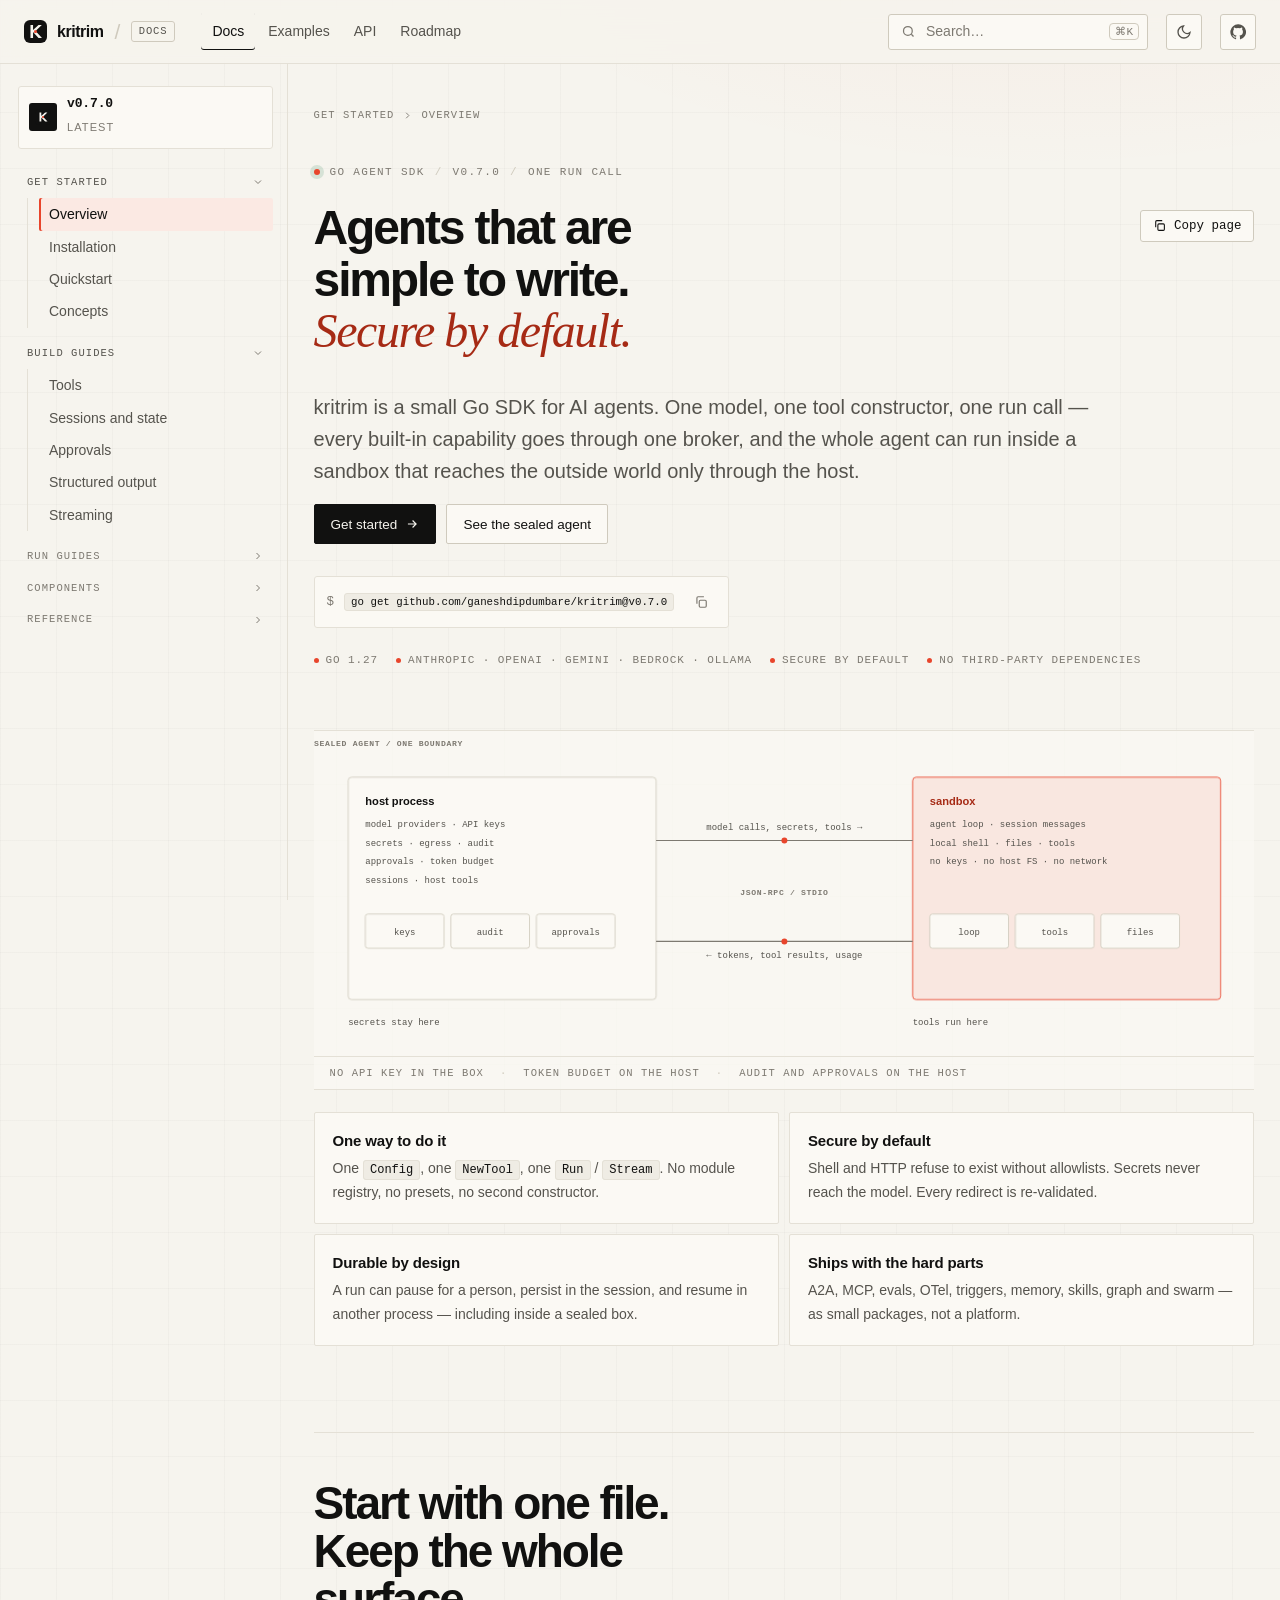
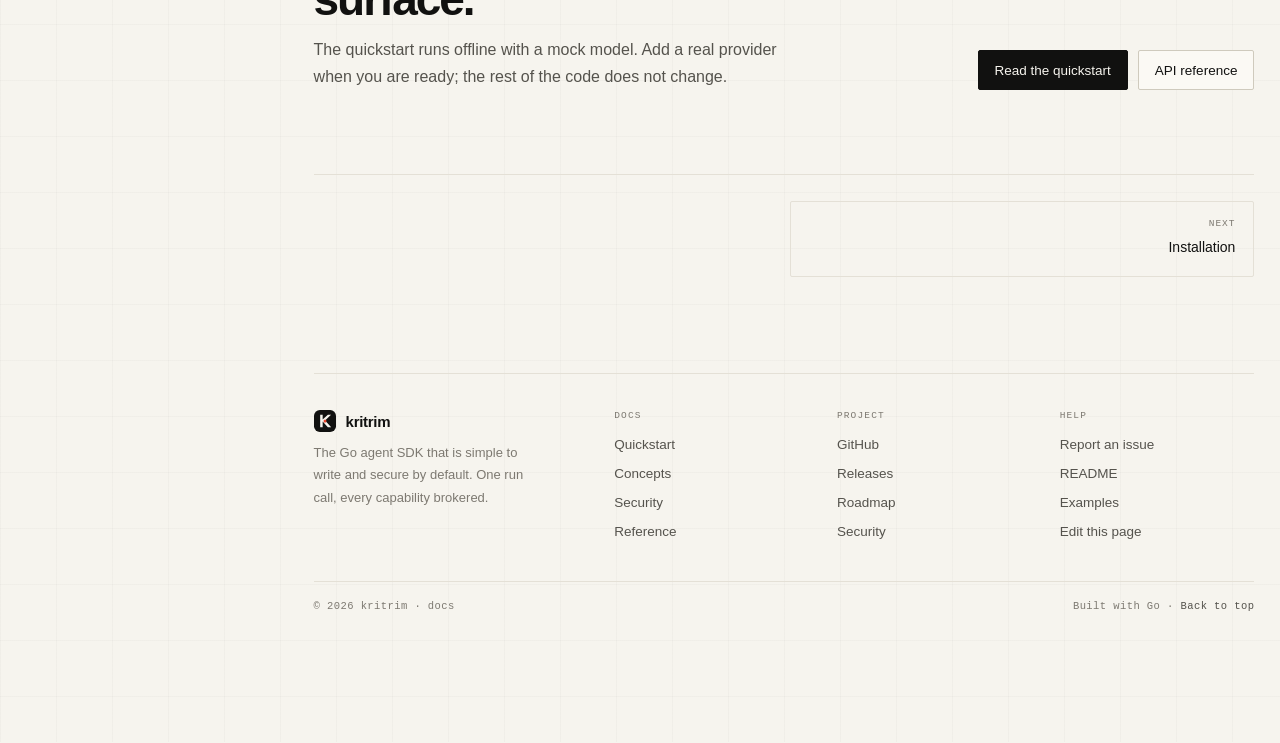
==== docs/public/index.html @ 1c770987 "Security hardening pass (v0.8) Sealed host treats the box as untrusted: - risky bridged tools need a" ====
<!doctype html>
<html lang="en">
<head>
<meta charset="utf-8">
<meta name="viewport" content="width=device-width, initial-scale=1, viewport-fit=cover">
<title>kritrim Docs — the Go agent SDK that is simple and secure</title>
<meta name="description" content="kritrim is a small, secure-by-default agent SDK for Go. One model, one tool constructor, one run call — every capability brokered, and the whole agent can run in a sealed sandbox.">
<link rel="canonical" href="https://kritrim-docs.vercel.app/">
<meta name="robots" content="index,follow">
<meta name="author" content="kritrim">
<meta name="theme-color" content="#f6f4ee" media="(prefers-color-scheme: light)">
<meta name="theme-color" content="#0e0e0d" media="(prefers-color-scheme: dark)">
<meta name="color-scheme" content="light dark">
<meta property="og:type" content="website">
<meta property="og:site_name" content="kritrim Docs">
<meta property="og:title" content="kritrim Docs — the Go agent SDK that is simple and secure">
<meta property="og:description" content="One model, one tool constructor, one run call. Brokered tools, durable approvals, sealed sandboxes, A2A, evals and OTel.">
<meta property="og:url" content="https://kritrim-docs.vercel.app/">
<meta property="og:image" content="https://kritrim-docs.vercel.app/assets/img/og.png">
<meta property="og:image:width" content="1200">
<meta property="og:image:height" content="630">
<meta name="twitter:card" content="summary_large_image">
<meta name="twitter:title" content="kritrim Docs — the Go agent SDK that is simple and secure">
<meta name="twitter:description" content="One run call, every capability brokered, and the whole agent can run in a sealed sandbox.">
<meta name="twitter:image" content="https://kritrim-docs.vercel.app/assets/img/og.png">
<link rel="icon" href="assets/img/favicon.svg" type="image/svg+xml">
<link rel="icon" href="assets/img/icon-512.png" sizes="512x512" type="image/png">
<link rel="apple-touch-icon" href="assets/img/icon-180.png">
<link rel="manifest" href="site.webmanifest">
<link rel="stylesheet" href="assets/fonts/fonts.css?v=1953555453">
<link rel="preload" href="assets/fonts/geist-400-normal-latin.woff2" as="font" type="font/woff2" crossorigin>
<link rel="preload" href="assets/fonts/geist-500-normal-latin.woff2" as="font" type="font/woff2" crossorigin>
<link rel="preload" href="assets/fonts/instrument-serif-400-italic-latin.woff2" as="font" type="font/woff2" crossorigin>
<link rel="stylesheet" href="assets/site.css?v=1953555453">
<link rel="stylesheet" href="assets/brand.css?v=1953555453">
<script>(function(){try{var q=new URLSearchParams(location.search).get("theme");if(q==="light"||q==="dark")document.documentElement.dataset.theme=q;var t=localStorage.getItem("kritrim-theme");if(!q&&t)document.documentElement.dataset.theme=t;}catch(e){}})();</script>
</head>
<body data-page="introduction">
<a class="skip" href="#main">Skip to content</a>

<header class="topbar">
  <div class="in">
    <button class="iconbtn menubtn" id="menubtn" aria-label="Open navigation" aria-expanded="false" aria-controls="side">
      <svg viewBox="0 0 24 24" fill="none" stroke="currentColor" stroke-width="2" aria-hidden="true"><path d="M4 7h16M4 12h16M4 17h16"/></svg>
    </button>
    <a class="mark" href="#introduction" aria-label="kritrim docs home">
      <svg viewBox="0 0 32 32" aria-hidden="true"><rect width="32" height="32" rx="8.5" fill="var(--fg)"/><path d="M9 7h3.6v6.9L20.2 7h4.6l-8.7 8.4L25 25h-4.8l-7.6-8.2V25H9Z" fill="var(--bg)"/><rect x="14.1" y="14.2" width="3.8" height="3.8" rx="0.9" fill="var(--accent)"/></svg>
      kritrim <span class="sep">/</span> <span class="pill">docs</span>
    </a>
    <nav class="toplinks" aria-label="Sections">
      <a href="#introduction" data-top="docs" aria-current="page">Docs</a>
      <a href="https://github.com/ganeshdipdumbare/kritrim/tree/main/examples">Examples</a>
      <a href="#reference-api" data-top="api">API</a>
      <a href="https://github.com/ganeshdipdumbare/kritrim/blob/main/docs/ROADMAP.md">Roadmap</a>
    </nav>
    <span class="grow"></span>
    <button class="searchbtn" id="searchbtn" aria-label="Search docs">
      <svg width="15" height="15" viewBox="0 0 24 24" fill="none" stroke="currentColor" stroke-width="2" aria-hidden="true"><circle cx="11" cy="11" r="7"/><path d="m20 20-3.5-3.5"/></svg>
      <span>Search…</span><kbd>⌘K</kbd>
    </button>
    <button class="iconbtn" id="themebtn" aria-label="Toggle dark mode">
      <svg viewBox="0 0 24 24" fill="none" stroke="currentColor" stroke-width="2" aria-hidden="true"><path d="M21 12.8A9 9 0 1 1 11.2 3a7 7 0 0 0 9.8 9.8z"/></svg>
    </button>
    <a class="iconbtn" href="https://github.com/ganeshdipdumbare/kritrim" aria-label="GitHub repository">
      <svg viewBox="0 0 24 24" fill="currentColor" aria-hidden="true"><path d="M12 .5a11.5 11.5 0 0 0-3.64 22.41c.58.1.79-.25.79-.56v-2c-3.2.7-3.88-1.37-3.88-1.37-.53-1.33-1.28-1.69-1.28-1.69-1.05-.71.08-.7.08-.7 1.16.08 1.77 1.19 1.77 1.19 1.03 1.77 2.7 1.26 3.36.96.1-.75.4-1.26.73-1.55-2.55-.29-5.24-1.28-5.24-5.69 0-1.26.45-2.29 1.19-3.09-.12-.29-.52-1.46.11-3.05 0 0 .97-.31 3.17 1.18a11 11 0 0 1 5.77 0c2.2-1.49 3.17-1.18 3.17-1.18.63 1.59.23 2.76.11 3.05.74.8 1.19 1.83 1.19 3.09 0 4.42-2.7 5.4-5.26 5.68.41.36.78 1.06.78 2.14v3.17c0 .31.21.67.8.56A11.5 11.5 0 0 0 12 .5z"/></svg>
    </a>
  </div>
</header>

<div class="scrim" id="scrim" aria-hidden="true"></div>
<div class="shell">
<aside class="side" id="side" aria-label="Documentation">
  <a class="version" href="https://github.com/ganeshdipdumbare/kritrim/blob/main/docs/ROADMAP.md" aria-label="Roadmap and releases">
    <span class="logo"><svg viewBox="0 0 32 32" aria-hidden="true"><rect width="32" height="32" rx="8.5" fill="var(--fg)"/><path d="M9 7h3.6v6.9L20.2 7h4.6l-8.7 8.4L25 25h-4.8l-7.6-8.2V25H9Z" fill="var(--bg)"/><rect x="14.1" y="14.2" width="3.8" height="3.8" rx="0.9" fill="var(--accent)"/></svg></span>
    <span><b>v0.7.0</b><small>latest</small></span>
  </a>
  <nav id="sidenav"></nav>
</aside>

<main id="main">
<article>
  <div class="crumbs" id="crumbs" aria-label="Breadcrumb"></div>

  <section id="introduction" class="page" data-nav="Overview">
    <div class="hero">
      <div class="hero-eyebrow"><span class="dot"></span> Go agent SDK <span class="sep">/</span> v0.7.0 <span class="sep">/</span> one run call</div>
      <h1 class="hero-title">Agents that are simple to write.<br><em>Secure by default.</em></h1>
      <p class="hero-sub">kritrim is a small Go SDK for AI agents. One model, one tool constructor, one run call — every built-in capability goes through one broker, and the whole agent can run inside a sandbox that reaches the outside world only through the host.</p>
      <div class="hero-actions">
        <a class="btn primary" href="#quickstart">Get started <svg viewBox="0 0 24 24" fill="none" stroke="currentColor" stroke-width="2" aria-hidden="true"><path d="M5 12h14M13 6l6 6-6 6"/></svg></a>
        <a class="btn" href="#sealed">See the sealed agent</a>
      </div>
      <div class="hero-install"><span style="color:var(--fg-3)">$</span><code>go get github.com/ganeshdipdumbare/kritrim@v0.7.0</code><button class="copy" type="button" data-copy="go get github.com/ganeshdipdumbare/kritrim@v0.7.0" aria-label="Copy install command"><svg viewBox="0 0 24 24" fill="none" stroke="currentColor" stroke-width="2" aria-hidden="true"><rect x="9" y="9" width="12" height="12" rx="2"/><path d="M5 15V5a2 2 0 0 1 2-2h10"/></svg></button></div>
      <div class="hero-meta"><span><i></i> Go 1.27</span><span><i></i> Anthropic · OpenAI · Gemini · Bedrock · Ollama</span><span><i></i> Secure by default</span><span><i></i> No third-party dependencies</span></div>
    </div>

    <div class="hero-art reveal" aria-label="The host and the sealed sandbox">
      <div class="scroll">
        <svg class="dg" viewBox="0 0 1100 380" role="img" aria-hidden="true">
          <text class="cap" x="0" y="18">SEALED AGENT / ONE BOUNDARY</text>
          <rect class="box" x="40" y="54" width="360" height="260" rx="4"/>
          <text class="t" x="60" y="86">host process</text>
          <text class="m" x="60" y="112">model providers · API keys</text>
          <text class="m" x="60" y="134">secrets · egress · audit</text>
          <text class="m" x="60" y="156">approvals · token budget</text>
          <text class="m" x="60" y="178">sessions · host tools</text>
          <rect class="box" x="60" y="214" width="92" height="40" rx="3"/><text class="m" x="106" y="239" text-anchor="middle">keys</text>
          <rect class="box" x="160" y="214" width="92" height="40" rx="3"/><text class="m" x="206" y="239" text-anchor="middle">audit</text>
          <rect class="box" x="260" y="214" width="92" height="40" rx="3"/><text class="m" x="306" y="239" text-anchor="middle">approvals</text>
          <rect class="box em" x="700" y="54" width="360" height="260" rx="4"/>
          <text class="t" x="720" y="86">sandbox</text>
          <text class="m" x="720" y="112">agent loop · session messages</text>
          <text class="m" x="720" y="134">local shell · files · tools</text>
          <text class="m" x="720" y="156">no keys · no host FS · no network</text>
          <rect class="box" x="720" y="214" width="92" height="40" rx="3"/><text class="m" x="766" y="239" text-anchor="middle">loop</text>
          <rect class="box" x="820" y="214" width="92" height="40" rx="3"/><text class="m" x="866" y="239" text-anchor="middle">tools</text>
          <rect class="box" x="920" y="214" width="92" height="40" rx="3"/><text class="m" x="966" y="239" text-anchor="middle">files</text>
          <path class="ln" d="M400 128 H700"/>
          <path class="ln" d="M700 246 H400"/>
          <text class="m" x="550" y="116" text-anchor="middle">model calls, secrets, tools →</text>
          <text class="m" x="550" y="266" text-anchor="middle">← tokens, tool results, usage</text>
          <text class="cap" x="550" y="192" text-anchor="middle">JSON-RPC / stdio</text>
          <circle cx="550" cy="128" r="3.5" fill="var(--accent)"/>
          <circle cx="550" cy="246" r="3.5" fill="var(--accent)"/>
          <text class="m" x="40" y="344">secrets stay here</text>
          <text class="m" x="700" y="344">tools run here</text>
        </svg>
      </div>
      <div class="cap"><span>No API key in the box</span><span>Token budget on the host</span><span>Audit and approvals on the host</span></div>
    </div>

    <div class="cards reveal">
      <a class="card" href="#tools"><h3>One way to do it</h3><p>One <code>Config</code>, one <code>NewTool</code>, one <code>Run</code> / <code>Stream</code>. No module registry, no presets, no second constructor.</p></a>
      <a class="card" href="#security"><h3>Secure by default</h3><p>Shell and HTTP refuse to exist without allowlists. Secrets never reach the model. Every redirect is re-validated.</p></a>
      <a class="card" href="#approvals"><h3>Durable by design</h3><p>A run can pause for a person, persist in the session, and resume in another process — including inside a sealed box.</p></a>
      <a class="card" href="#a2a"><h3>Ships with the hard parts</h3><p>A2A, MCP, evals, OTel, triggers, memory, skills, graph and swarm — as small packages, not a platform.</p></a>
    </div>

    <div class="cta-band reveal">
      <div>
        <h2>Start with one file.<br>Keep the whole surface.</h2>
        <p>The quickstart runs offline with a mock model. Add a real provider when you are ready; the rest of the code does not change.</p>
      </div>
      <div class="hero-actions"><a class="btn primary" href="#quickstart">Read the quickstart</a><a class="btn" href="#reference-api">API reference</a></div>
    </div>
  </section>

  <section id="installation" class="page">
    <h1>Installation</h1>
    <p class="lede">kritrim needs Go 1.27 or newer and has no third-party dependencies.</p>
    <div class="code" data-title="terminal"><pre><code class="language-bash">go get github.com/ganeshdipdumbare/kritrim@v0.7.0</code></pre></div>
    <p>The repository is private. Tell Go and git once:</p>
    <div class="code" data-title="terminal"><pre><code class="language-bash">go env -w GOPRIVATE=github.com/ganeshdipdumbare/*
gh auth setup-git        # or use an SSH key</code></pre></div>
    <h2>From a checkout</h2>
    <p>The suite runs offline; the mock model needs no key.</p>
    <div class="code" data-title="terminal"><pre><code class="language-bash">git clone https://github.com/ganeshdipdumbare/kritrim
cd kritrim
go test ./...
go run ./examples/quickstart</code></pre></div>
    <h2>Docs</h2>
    <p>This site is a static build. Regenerate <code>docs/public</code> with:</p>
    <div class="code" data-title="terminal"><pre><code class="language-bash">docs/build.sh
python3 -m http.server 8080 -d docs/public</code></pre></div>
    <div class="note"><b>Versioning</b><div><p>While the major version is 0, minor releases may break the API and patch releases only fix bugs. Every change is in <a href="https://github.com/ganeshdipdumbare/kritrim/blob/main/docs/ROADMAP.md">docs/ROADMAP.md</a>.</p></div></div>
  </section>

  <section id="quickstart" class="page">
    <h1>Quickstart</h1>
    <p class="lede">From an empty folder to an agent with a typed tool, a stream and a saved conversation.</p>
    <h2>Hello</h2>
    <div class="code" data-title="go"><pre><code class="language-go">package main

import (
	"context"
	"fmt"
	"log"

	"github.com/ganeshdipdumbare/kritrim"
)

func main() {
	a, err := kritrim.New(kritrim.Config{
		Model:        kritrim.Anthropic("claude-sonnet-5-5"),
		Instructions: "You are concise.",
	})
	if err != nil {
		log.Fatal(err)
	}
	defer a.Close()

	res, err := a.Run(context.Background(), "Say hello in five words.")
	if err != nil {
		log.Fatal(err)
	}
	fmt.Println(res.Text)
}</code></pre></div>
    <p>No key? Use <code>kritrim.Mock(kritrim.Turn{Text: "hello"})</code> and the same code runs offline.</p>

    <h2>A typed tool</h2>
    <div class="code" data-title="go"><pre><code class="language-go">func weather(ctx context.Context, in struct {
	City string `json:"city" desc:"city name"`
}) (string, error) {
	return "18C and light rain in " + in.City, nil
}

a, _ := kritrim.New(kritrim.Config{
	Model: kritrim.Mock(
		kritrim.TurnTool("weather", map[string]any{"city": "Lisbon"}),
		kritrim.Turn{Text: "It is raining in Lisbon."},
	),
	Tools: []kritrim.Tool{kritrim.NewTool("weather", "Get the weather", weather)},
})
defer a.Close()

res, _ := a.Run(ctx, "What is the weather in Lisbon?")</code></pre></div>
    <p>The schema comes from the Go type. A string result goes to the model as is; anything else is JSON.</p>

    <h2>Stream</h2>
    <div class="code" data-title="go"><pre><code class="language-go">for e, err := range a.Stream(ctx, "Plan a trip") {
	if err != nil { break }
	switch e.Type {
	case "text":        fmt.Print(e.Text)
	case "tool_call":   fmt.Println("->", e.ToolCall.Name)
	case "tool_result": fmt.Println("<-", e.ToolResult.Content)
	case "approval":    fmt.Println("?", e.Approval.Message)
	}
}</code></pre></div>

    <h2>A saved conversation</h2>
    <div class="code" data-title="go"><pre><code class="language-go">a, _ := kritrim.New(kritrim.Config{
	Model:   "anthropic:claude-sonnet-5-5",
	Session: kritrim.FileSessions(".agent/sessions"),
})
defer a.Close()

a.Run(ctx, "My name is Ada.", kritrim.Thread("user-42"))
res, _ := a.Run(ctx, "What is my name?", kritrim.Thread("user-42"))
fmt.Println(res.Text) // sees the earlier turn</code></pre></div>
    <div class="note"><b>Offline first</b><div><p>Every example in the repository compiles and runs against the mock model, so the docs cannot drift from the API.</p></div></div>
  </section>

  <section id="concepts" class="page">
    <h1>Concepts</h1>
    <p class="lede">The words used across these docs, in one place.</p>
    <div class="table"><table>
      <thead><tr><th>Term</th><th>What it is</th></tr></thead>
      <tbody>
        <tr><td><b>Agent</b></td><td>What <code>kritrim.New(Config)</code> returns: a model, tools, hooks, a session store and optional sandbox.</td></tr>
        <tr><td><b>Run</b></td><td>One <code>Run</code> or <code>Stream</code> call. It ends with a <code>Result</code>: text, steps, usage, stop reason and interrupts.</td></tr>
        <tr><td><b>Step</b></td><td>One model call inside a run, plus the tool calls it asked for.</td></tr>
        <tr><td><b>Tool</b></td><td>A typed Go function with a name, a derived JSON Schema and a result.</td></tr>
        <tr><td><b>Session</b></td><td>A conversation stored under an id (<code>Thread("id")</code>), including paused approvals. Memory, file or SQL.</td></tr>
        <tr><td><b>Hook</b></td><td>A callback around the run, a model call or a tool call. Hooks can observe and shape; built-in security runs first.</td></tr>
        <tr><td><b>Approval</b></td><td>A risky tool asks <code>Config.Approve</code>. The decision can be synchronous or a durable pause.</td></tr>
        <tr><td><b>Interrupt</b></td><td>A paused approval with a stable id. Resume with <code>Decisions</code>.</td></tr>
        <tr><td><b>Sandbox</b></td><td>Where shell and file tools run: Docker, Local (development) or SSH.</td></tr>
        <tr><td><b>Sealed</b></td><td>The whole agent runs in a sandbox. The host only brokers model calls, secrets, tools, audit and approvals.</td></tr>
        <tr><td><b>Broker</b></td><td>The one path built-in tools use for network, processes and files. It enforces allowlists, SSRF checks and redaction.</td></tr>
      </tbody>
    </table></div>
  </section>

  <section id="providers" class="page">
    <h1>Providers</h1>
    <p class="lede">A model is a value. Constructors return the one interface the loop uses.</p>
    <div class="code" data-title="go"><pre><code class="language-go">kritrim.OpenAI("gpt-4.1")                  // OPENAI_API_KEY
kritrim.OpenAIResponses("gpt-5")           // Responses API
kritrim.Anthropic("claude-sonnet-5-5")     // ANTHROPIC_API_KEY
kritrim.Gemini("gemini-2.5-pro")           // GEMINI_API_KEY
kritrim.Bedrock("anthropic.claude-sonnet-5-5") // AWS SigV4, Converse
kritrim.Ollama("llama3")                   // localhost:11434
kritrim.DeepSeek("deepseek-chat")
kritrim.Groq("llama-3.3-70b-versatile")
kritrim.Mistral("mistral-large-latest")
kritrim.OpenRouter("anthropic/claude-sonnet-5-5")
kritrim.LiteLLM("http://gateway:4000", "gpt-4.1")
kritrim.Compatible("provider", "https://host/v1", "model")
kritrim.Mock(kritrim.Turn{Text: "offline"})</code></pre></div>
    <h2>Configuration</h2>
    <div class="code" data-title="go"><pre><code class="language-go">model := kritrim.OpenAI("gpt-4.1", kritrim.ModelConfig{
	BaseURL: "https://gateway.internal/v1",
	Headers: map[string]string{"X-Team": "support"},
	Timeout: 2 * time.Minute,
})</code></pre></div>
    <h2>Fallback</h2>
    <p>When a call keeps failing with a retryable error, the next model is tried:</p>
    <div class="code" data-title="go"><pre><code class="language-go">a, _ := kritrim.New(kritrim.Config{
	Model:    kritrim.Anthropic("claude-sonnet-5-5"),
	Fallback: []kritrim.Model{kritrim.OpenAI("gpt-4.1")},
	Retry:    &kritrim.Retry{Max: 3},
})</code></pre></div>
    <div class="table"><table>
      <thead><tr><th>Capability</th><th>OpenAI-compatible</th><th>Anthropic</th><th>Gemini</th><th>Bedrock</th></tr></thead>
      <tbody>
        <tr><td>Streaming</td><td>yes</td><td>yes</td><td>yes</td><td>one delta</td></tr>
        <tr><td>Tool calls</td><td>yes</td><td>yes</td><td>yes</td><td>yes</td></tr>
        <tr><td>Structured output</td><td>native / JSON mode</td><td>forced tool</td><td>response schema</td><td>forced tool</td></tr>
        <tr><td>Images</td><td>yes</td><td>yes</td><td>yes</td><td>text</td></tr>
        <tr><td>Prompt cache</td><td>automatic</td><td><code>PromptCache</code></td><td>—</td><td>—</td></tr>
      </tbody>
    </table></div>
  </section>

  <section id="tools" class="page">
    <h1>Tools</h1>
    <p class="lede">The schema is derived from the Go type; the callable is not exported, so <code>NewTool</code> is the only way to define one.</p>
    <div class="code" data-title="go"><pre><code class="language-go">type SearchIn struct {
	Query string `json:"query" desc:"what to look for"`
	Limit int    `json:"limit,omitempty" desc:"max results"`
	Sort  string `json:"sort,omitempty" enum:"relevance,date"`
}

search := kritrim.NewTool("search_tickets", "Search support tickets",
	func(ctx context.Context, in SearchIn) ([]Ticket, error) {
		return db.Search(ctx, in.Query, in.Limit)
	})

a, _ := kritrim.New(kritrim.Config{Model: model, Tools: []kritrim.Tool{search}})</code></pre></div>
    <ul>
      <li><b>Tags:</b> <code>json</code>, <code>desc</code> and <code>enum</code>. <code>omitempty</code> or a pointer makes a field optional.</li>
      <li><b>Results:</b> a string goes to the model as is; anything else is JSON.</li>
      <li><b>Errors:</b> a returned error becomes an error tool result, so the model can recover.</li>
      <li><b>Risky:</b> <code>kritrim.Risky(tool)</code> asks <code>Config.Approve</code> before the call.</li>
      <li><b>Validated:</b> the model's arguments are checked against the schema (types, required fields, <code>enum</code>, no unknown fields) before the tool runs, for typed, raw and MCP tools alike.</li>
    </ul>
    <h2>Parallel calls</h2>
    <p>One model step can ask for several tools. <code>ToolConcurrency</code> runs them together; risky tools always stay sequential so approvals keep their order.</p>
    <div class="code" data-title="go"><pre><code class="language-go">a, _ := kritrim.New(kritrim.Config{
	Model:           model,
	Tools:           tools,
	ToolConcurrency: 4,
})</code></pre></div>
    <h2>Direct calls</h2>
    <div class="code" data-title="go"><pre><code class="language-go">out, err := a.CallTool(ctx, "search_tickets", map[string]any{"query": "refund"})</code></pre></div>
    <h2>Dynamic schemas</h2>
    <p>MCP servers and simulators need a schema they did not get from a Go struct:</p>
    <div class="code" data-title="go"><pre><code class="language-go">t := kritrim.NewRawTool("lookup", "Look up a record", schema,
	func(ctx context.Context, args map[string]any) (string, error) { ... })</code></pre></div>
  </section>

  <section id="streaming" class="page">
    <h1>Streaming</h1>
    <p><code>Stream</code> returns an <code>iter.Seq2</code>. Breaking out early cancels the run and cleans up.</p>
    <div class="code" data-title="go"><pre><code class="language-go">for e, err := range a.Stream(ctx, "A haiku about Lisbon") {
	if err != nil { break }
	if e.Type == "text" { fmt.Print(e.Text) }
}</code></pre></div>
    <div class="table"><table>
      <thead><tr><th>Event</th><th>Fields</th></tr></thead>
      <tbody>
        <tr><td><code>step_start</code></td><td><code>Step</code></td></tr>
        <tr><td><code>text</code>, <code>reasoning</code></td><td><code>Text</code> (a delta)</td></tr>
        <tr><td><code>tool_call</code></td><td><code>ToolCall</code></td></tr>
        <tr><td><code>tool_result</code></td><td><code>ToolResult</code></td></tr>
        <tr><td><code>approval</code></td><td><code>Approval</code></td></tr>
        <tr><td><code>step_end</code></td><td><code>Usage</code></td></tr>
        <tr><td><code>finish</code></td><td><code>Usage</code></td></tr>
        <tr><td><code>error</code></td><td><code>Err</code></td></tr>
      </tbody>
    </table></div>
    <p>Need a callback without the iterator? <code>kritrim.OnEvent(fn)</code> attaches to <code>Run</code>.</p>
  </section>

  <section id="sessions" class="page">
    <h1>Sessions and state</h1>
    <p class="lede">A session is a conversation plus a small key-value state. It is version-checked, so two writers cannot silently overwrite each other.</p>
    <div class="code" data-title="go"><pre><code class="language-go">a, _ := kritrim.New(kritrim.Config{
	Model:   model,
	Session: kritrim.FileSessions(".agent/sessions"),
	// or kritrim.MemorySessions(), kritrim.SQLSessions(db, cfg)
})
defer a.Close()

a.Run(ctx, "My name is Ada.", kritrim.Thread("user-42"))
res, _ := a.Run(ctx, "What is my name?", kritrim.Thread("user-42"))</code></pre></div>
    <h2>State</h2>
    <p>Tools and hooks read and write per-session state. It is saved with the session and never sent to the model.</p>
    <div class="code" data-title="go"><pre><code class="language-go">kritrim.StateFrom(ctx).Set("seen", true)
v := kritrim.StateFrom(ctx).Get("seen")</code></pre></div>
    <h2>Fork, cancel, idempotency</h2>
    <div class="code" data-title="go"><pre><code class="language-go">a.Fork(ctx, "user-42", "user-42-experiment") // snapshot, including paused state
a.Cancel("run-7")                            // stop a run started with kritrim.RunID("run-7")
res, _ := a.Run(ctx, "charge", kritrim.Idempotency("order-1234"))</code></pre></div>
    <div class="note"><b>Conflict</b><div><p>If another process saved the session first, <code>Save</code> returns <code>ErrSessionConflict</code>. Reload and retry; the run never silently loses a turn.</p></div></div>
  </section>

  <section id="approvals" class="page">
    <h1>Approvals</h1>
    <p class="lede">Synchronous for a CLI; durable for a server that answers hours later.</p>
    <h2>In-process</h2>
    <div class="code" data-title="go"><pre><code class="language-go">a, _ := kritrim.New(kritrim.Config{
	Model: model,
	Tools: []kritrim.Tool{kritrim.Risky(refund)},
	Approve: func(ctx context.Context, req kritrim.Approval) (kritrim.Decision, error) {
		fmt.Println(req.Message)
		return kritrim.Approve(), nil // or Reject, Edit, Respond
	},
})</code></pre></div>
    <h2>Durable pause</h2>
    <p>Return <code>Pause()</code>. The run saves the pending step with the session and returns interrupts.</p>
    <div class="code" data-title="go"><pre><code class="language-go">Approve: func(ctx context.Context, req kritrim.Approval) (kritrim.Decision, error) {
	return kritrim.Pause(), nil
},

res, _ := a.Run(ctx, "Refund A-17", kritrim.Thread("ticket-981"))
// res.Stop == "interrupt"; res.Interrupts[0].ID

// Later, in another process with the same session store:
res, _ = a.Run(ctx, "", kritrim.Thread("ticket-981"),
	kritrim.Decisions(map[string]kritrim.Decision{
		res.Interrupts[0].ID: kritrim.Approve(),
	}))</code></pre></div>
    <ul>
      <li>The model is not called again on resume; only the remaining tools run.</li>
      <li>A second resume gets <code>ErrSessionConflict</code>, so a tool runs once.</li>
      <li>A paused thread refuses a new prompt until the interrupts are answered.</li>
      <li>This works in sealed mode: pending state crosses the RPC boundary and survives a box restart.</li>
    </ul>
  </section>

  <section id="structured-output" class="page">
    <h1>Structured output</h1>
    <p class="lede">Ask for a Go type instead of text. One repair round, then <code>ErrOutput</code>.</p>
    <div class="code" data-title="go"><pre><code class="language-go">type Trip struct {
	City    string   `json:"city"`
	Packing []string `json:"packing" desc:"things to pack"`
	Budget  int      `json:"budget_eur,omitempty"`
}

var trip Trip
_, err := a.Run(ctx, "Plan Lisbon", kritrim.Output(&trip))
if err != nil { /* kritrim.ErrOutput */ }
fmt.Println(trip.City, trip.Packing)</code></pre></div>
    <p>OpenAI and Gemini use native JSON schema; Anthropic and Bedrock get a forced tool; OpenAI-compatible providers can use JSON mode. The schema is derived from the same tags as a tool.</p>
  </section>

  <section id="security" class="page">
    <h1>Security</h1>
    <p class="lede">Enabling a built-in capability is the grant. There is no second policy file to drift from the code.</p>
    <div class="cards">
      <div class="card"><h3>Default deny</h3><p><code>HTTP</code> and <code>Shell</code> refuse to be constructed without an allowlist. <code>Files</code> is read-only unless <code>Write: true</code>.</p></div>
      <div class="card"><h3>SSRF and rebinding</h3><p>Exact allowlisted hosts may be private; wildcard hosts must be public, checked at dial time on the IP actually connected to, so DNS rebinding cannot reach an internal address. Every redirect is re-validated.</p></div>
      <div class="card"><h3>Secrets</h3><p><code>secret://NAME</code> resolves at use and is redacted from output, events and audit. A request that carries a secret never follows a redirect to another host. Sealed boxes get random placeholders only.</p></div>
      <div class="card"><h3>No inherited credentials</h3><p>Shell commands, MCP stdio servers and local boxes start with a minimal environment (<code>PATH</code>, <code>HOME</code>, locale, temp dir). Your API keys never reach them; pass extras with <code>ShellConfig.Env</code> or <code>MCPConfig.Env</code>.</p></div>
      <div class="card"><h3>Symlink-safe files</h3><p>File tools open their root with <code>os.Root</code>: a symlink inside the root cannot read or write outside it.</p></div>
      <div class="card"><h3>Validated arguments</h3><p>Tool arguments are checked against the tool schema before the call, so a model cannot pass types, values or fields the tool did not declare.</p></div>
      <div class="card"><h3>Audit</h3><p>One hash-chained JSON line per model, tool and approval. With <code>AuditKey</code> the chain is HMAC-signed and a signed head detects truncation.</p></div>
    </div>
    <h2>Limits</h2>
    <div class="code" data-title="go"><pre><code class="language-go">a, _ := kritrim.New(kritrim.Config{
	Model:  model,
	Limits: kritrim.Limits{Steps: 20, ToolCalls: 50, Tokens: 200_000},
	Audit:  kritrim.AuditFile(".agent/audit.jsonl", kritrim.AuditKey(auditKey)),
	Secrets: map[string]string{"GITHUB_TOKEN": os.Getenv("GITHUB_TOKEN")},
})</code></pre></div>
    <p>Defaults: 20 steps, 100 tool calls and <code>kritrim.DefaultTokenLimit</code> (1,000,000) tokens per run. Set <code>Tokens: -1</code> to remove the token cap.</p>
    <h2>Redaction and policy</h2>
    <div class="code" data-title="go"><pre><code class="language-go">deny, _ := guard.Deny(`(?i)ignore all previous`, "prompt injection")
a, _ := kritrim.New(kritrim.Config{
	Model: model,
	// Guards first, so tracing sees redacted values.
	Hooks: kritrim.Chain(deny, guard.PII("email", "credit_card"), trace.OTel(otelCfg)),
})</code></pre></div>
    <p><code>kritrim.Chain</code> combines any number of hook sets. They run in the order given; a Before hook that errors or denies stops the chain.</p>
    <div class="note warn"><b>Trust boundary</b><div><p>The broker governs built-in tools. Your own Go tools are code you compiled into the binary. Put untrusted work in a sandbox.</p></div></div>
  </section>

  <section id="sandboxes" class="page">
    <h1>Sandboxes</h1>
    <p class="lede">Run shell and file tools in Docker, on a remote host over SSH, or locally for development.</p>
    <div class="code" data-title="go"><pre><code class="language-go">a, _ := kritrim.New(kritrim.Config{
	Model: model,
	Tools: []kritrim.Tool{
		kritrim.Shell(kritrim.ShellConfig{Allow: []string{"go", "git"}}),
		kritrim.Files(kritrim.FilesConfig{Root: "/workspace"}),
	},
	Sandbox: kritrim.Docker(kritrim.DockerConfig{Image: "golang:1.27"}),
})</code></pre></div>
    <h2>Hardened containers</h2>
    <p>Containers kritrim creates drop every Linux capability, set <code>no-new-privileges</code>, have no network, and are capped at 2 GB of memory, 2 CPUs and 512 processes. Tighten or relax per sandbox:</p>
    <div class="code" data-title="go"><pre><code class="language-go">kritrim.Docker(kritrim.DockerConfig{
	Image:     "golang:1.27",
	User:      "1000:1000", // recommended: not root
	ReadOnly:  true,        // read-only root, writable /tmp
	Memory:    "1g",        // "none" removes the cap
	CPUs:      "1",
	PidsLimit: 256,         // -1 removes the cap
	CapAdd:    nil,         // re-add capabilities only if needed
})</code></pre></div>
    <p>An attached container (<code>Container:</code>) keeps the settings it was started with.</p>
    <h2>Attach or stream</h2>
    <div class="code" data-title="go"><pre><code class="language-go">// Attach to a container that already exists; Close does not remove it.
box := kritrim.Docker(kritrim.DockerConfig{Container: "agent-workspace"})

// Stream output while a command runs (Docker, Local, SSH).
m, _ := box.Open(ctx, kritrim.OpenConfig{})
sm := m.(kritrim.StreamingMachine)
sm.ExecStream(ctx, req, func(stdout, stderr string) { fmt.Print(stdout) })</code></pre></div>
    <h2>SSH</h2>
    <div class="code" data-title="go"><pre><code class="language-go">import "github.com/ganeshdipdumbare/kritrim/sandbox/ssh"

box, err := ssh.New(ssh.Config{
	Host:         "ubuntu@10.0.1.5",
	WorkingDir:   "/home/ubuntu/workspace",
	IdentityFile: "~/.ssh/agent_key",
})</code></pre></div>
    <p>Host-key checking is enforced by default; extra SSH options are filtered to block directives that run local commands.</p>
    <h2>Third-party providers</h2>
    <p>Implement <code>Sandbox</code>, <code>Machine</code> and <code>Process</code>. Docker, Local and SSH are in the repository; every adapter must pass <code>sandbox/sandboxtest</code>.</p>
  </section>

  <section id="sealed" class="page">
    <h1>The sealed agent</h1>
    <p class="lede">The whole agent runs inside the sandbox. The host only brokers. No API key, secret value or host file enters the box.</p>
    <div class="code" data-title="go"><pre><code class="language-go">cfg := kritrim.Config{
	Model: kritrim.Anthropic("claude-sonnet-5-5"),
	Tools: []kritrim.Tool{kritrim.Shell(kritrim.ShellConfig{Allow: []string{"ls"}})},
	Sealed: &kritrim.Sealed{
		Sandbox:   kritrim.Docker(kritrim.DockerConfig{Image: "debian:bookworm-slim"}),
		Binary:    "./box", // GOOS=linux build
		Egress:    []string{"api.github.com"},
		Secrets:   map[string][]string{"GITHUB_TOKEN": {"api.github.com"}},
		MaxTokens: 200_000,
		Bridged:   []string{"crm_lookup"},
	},
}

if kritrim.InBox() {
	log.Fatal(kritrim.ServeBox(ctx, os.Stdin, os.Stdout, cfg))
}
a, err := kritrim.New(cfg)</code></pre></div>
    <h2>Build the box</h2>
    <div class="code" data-title="terminal"><pre><code class="language-bash">go run ./cmd/kritrim box build -o box .
# or: GOOS=linux GOARCH=amd64 go build -o box .</code></pre></div>
    <h2>What crosses the boundary</h2>
    <div class="table"><table>
      <thead><tr><th>The box needs</th><th>The host does</th></tr></thead>
      <tbody>
        <tr><td>a model call</td><td>checks the token budget <em>before</em> the call, injects the key, calls the provider one call at a time, streams tokens back</td></tr>
        <tr><td>a <code>secret://</code></td><td>returns a random placeholder, substitutes it only for allowed hosts, never follows a cross-host redirect with it, and redacts responses</td></tr>
        <tr><td>a bridged tool</td><td>runs it on the host; a risky one runs only for a call the host approved, once, with exactly the approved arguments</td></tr>
        <tr><td>egress</td><td>allowlist and SSRF checks on the host</td></tr>
        <tr><td>an approval</td><td>asks <code>Config.Approve</code> on the host with a host-written message and persists the pause</td></tr>
        <tr><td>an audit entry</td><td>writes it marked <code>source: "box"</code> with the host's identity</td></tr>
      </tbody>
    </table></div>
    <p>The box is treated as untrusted. User, roles, thread and run id come from the run the host started, never from the box, and the box can use host capabilities only while that run is in progress.</p>
    <div class="note"><b>Local is not isolation</b><div><p><code>kritrim.Local()</code> exists for development and requires <code>AllowUnsafeLocal: true</code>. Use Docker or a cloud sandbox for a real boundary.</p></div></div>
  </section>

  <section id="mcp" class="page">
    <h1>MCP</h1>
    <p class="lede">Connect stdio and Streamable HTTP servers. Tools are namespaced and go through the same broker and approval rules.</p>
    <div class="code" data-title="go"><pre><code class="language-go">a, _ := kritrim.New(kritrim.Config{
	Model: model,
	MCP: []kritrim.MCPConfig{
		{Name: "github", Command: "npx", Args: []string{"-y", "@modelcontextprotocol/server-github"}},
		{Name: "docs", URL: "https://mcp.example.com/mcp",
			Headers: map[string]string{"Authorization": "Bearer secret://MCP_TOKEN"}},
	},
})</code></pre></div>
    <ul>
      <li>Tools are named <code>server__tool</code>.</li>
      <li>Each server has a timeout, an HTTP host allowlist and an optional <code>Risky</code> flag.</li>
      <li>stdio servers do not inherit your environment; pass what they need in <code>Env</code>. HTTP servers never get a redirect off their host.</li>
      <li>In sealed mode the host connects and bridges the tools into the box automatically.</li>
    </ul>
  </section>

  <section id="a2a" class="page">
    <h1>A2A</h1>
    <p class="lede">Serve an agent over the Agent-to-Agent protocol and call remote agents with the same result type.</p>
    <h2>Server</h2>
    <div class="code" data-title="go"><pre><code class="language-go">srv, _ := a2a.NewServer(a2a.ServerConfig{
	Card:  a2a.Card{Name: "Triage", Description: "Routes support tickets"},
	Auth:  a2a.Bearer(os.Getenv("A2A_TOKEN")),
	Agent: func(contextID string) (*kritrim.Agent, error) { return buildAgent(contextID), nil },
	Tasks: a2a.MemoryTasks(), // or a2a.SQLTasks(db, cfg)
	PushAllowPrivate: false,
})
http.ListenAndServe(":9000", srv)</code></pre></div>
    <h2>Client</h2>
    <div class="code" data-title="go"><pre><code class="language-go">c, _ := a2a.NewClient(a2a.ClientConfig{
	Endpoint: "https://triage.internal",
	Headers:  map[string]string{"Authorization": "Bearer secret://A2A_TOKEN"},
	// OAuth client credentials:
	TokenURL: "https://auth.example.com/token", ClientID: "id", ClientSecret: "secret",
	// Push every task to a webhook:
	PushURL: "https://app.example.com/a2a/events", PushToken: "shared",
})
res, _ := c.Run(ctx, "ticket 42")
tool := c.AsTool("triage", "Routes a ticket")</code></pre></div>
    <h2>What is implemented</h2>
    <ul>
      <li>Agent card, <code>message/send</code>, <code>message/stream</code>, <code>tasks/get</code>, <code>tasks/cancel</code>.</li>
      <li>Per-context agents with an LRU, text and data parts, and interrupt → <code>input-required</code> → resume.</li>
      <li>Push notifications with a token, and <code>tasks/pushNotificationConfig/{set,get,list,delete}</code>. Push URLs must be public http(s) (checked at set time and at dial time), redirects are not followed, and header values are sent as given: <code>secret://</code> is never resolved on the server.</li>
      <li>Bearer auth (constant-time; an empty token is refused) and OAuth client credentials. Contexts are not an auth boundary; identify the caller at the transport.</li>
      <li>The client only follows redirects on the same allowed host, so its credentials stay where you sent them.</li>
    </ul>
  </section>

  <section id="multiagent" class="page">
    <h1>Multi-agent</h1>
    <p class="lede">Start with an agent as a tool; reach for a graph or swarm when the path matters.</p>
    <h2>Agents as tools</h2>
    <div class="code" data-title="go"><pre><code class="language-go">expert, _ := kritrim.New(kritrim.Config{Model: model, Instructions: "You are a Lisbon expert."})
main, _ := kritrim.New(kritrim.Config{
	Model: model,
	Tools: []kritrim.Tool{expert.AsTool("lisbon_expert", "Answers Lisbon questions")},
})</code></pre></div>
    <h2>Graph</h2>
    <div class="code" data-title="go"><pre><code class="language-go">g := multiagent.NewGraph().Start("triage").
	Node("triage", triageNode).
	Node("billing", billingNode).
	Edge("triage", "billing", func(s *multiagent.State) bool { return s.Get("intent") == "billing" })

res, _ := g.Run(ctx, "invoice question")</code></pre></div>
    <h2>Swarm</h2>
    <div class="code" data-title="go"><pre><code class="language-go">s, _ := multiagent.NewSwarm(
	multiagent.Member{Name: "researcher", Description: "finds facts", Agent: researcher},
	multiagent.Member{Name: "writer", Description: "writes", Agent: writer},
)
res, _ := s.Run(ctx, "draft the launch post")</code></pre></div>
    <p>Members get <code>handoff_to_&lt;name&gt;</code> tools. Workflows are plain Go; there is no extra primitive.</p>
  </section>

  <section id="triggers" class="page">
    <h1>Triggers</h1>
    <p class="lede">Run an agent on a schedule or from a signed webhook.</p>
    <div class="code" data-title="go"><pre><code class="language-go">sched, _ := trigger.NewScheduler(agent,
	trigger.Schedule{Every: time.Hour, Thread: "daily", Prompt: "summarize yesterday"})
sched.Start(ctx)
defer sched.Close()

hook, _ := trigger.Webhook(trigger.WebhookConfig{
	Agent:  agent,
	Secret: "secret://HOOK_SECRET",
})
http.Handle("/hook", hook)

// Sender side:
ts := time.Now()
req.Header.Set(trigger.TimestampHeader, strconv.FormatInt(ts.Unix(), 10))
req.Header.Set(trigger.IdempotencyHeader, "evt-123")
req.Header.Set(trigger.SignatureHeader, trigger.Sign(secret, ts, "evt-123", body))</code></pre></div>
    <p>The HMAC-SHA256 signature covers the timestamp, the idempotency key and the body. Requests outside <code>Tolerance</code> (default 5 minutes) are refused, so a captured request cannot be replayed later or under a new key. Each delivery runs once: duplicates, including concurrent ones, get the first result, and a delivery without a key is identified by its signature. Errors are logged, not returned. A schedule skips a tick when its previous run is still going.</p>
  </section>

  <section id="evals" class="page">
    <h1>Evals</h1>
    <p class="lede">Cases, evaluators, detectors, a cache and a report you can gate CI on.</p>
    <div class="code" data-title="go"><pre><code class="language-go">report, _ := evals.Experiment{
	Cases: []evals.Case{
		{Name: "capital", Input: "Capital of France?", Expected: "Paris"},
	},
	Evaluators: []evals.Evaluator{
		evals.Contains(),
		evals.ToolCalls(evals.ToolCallConfig{Require: []string{"lookup"}}),
		evals.LLMJudge(evals.JudgeConfig{Model: judge, Rubric: "1.0 if correct"}),
	},
	Concurrency: 4,
	Detect:      true,
	Cache:       evals.DirCache(".agent/evals"),
}.Run(ctx, func(ctx context.Context, c evals.Case) (*kritrim.Result, error) {
	return agent.Run(ctx, c.Input, kritrim.Thread(c.Name))
})
fmt.Print(report.Summary())</code></pre></div>
    <div class="table"><table>
      <thead><tr><th>Piece</th><th>What it does</th></tr></thead>
      <tbody>
        <tr><td>Evaluators</td><td>exact, contains, regex, JSON fields, tool trajectory, no-error, steps, tokens, duration, LLM judge</td></tr>
        <tr><td>Detectors</td><td>run error, empty output, max steps, pending approval, tool error, rejected approval, repeated call</td></tr>
        <tr><td>Red team</td><td><code>RunRedTeam</code>: injection, exfiltration, destructive tools</td></tr>
        <tr><td>Simulation</td><td><code>GenerateCases</code>, <code>Simulate</code> a model-played user, <code>SimulatedTools</code></td></tr>
      </tbody>
    </table></div>
    <div class="code" data-title="terminal"><pre><code class="language-bash">go run ./cmd/kritrim-evals report report.json
go run ./cmd/kritrim-evals diagnose report.json</code></pre></div>
  </section>

  <section id="memory-skills" class="page">
    <h1>Memory, skills and plugins</h1>
    <h2>Memory</h2>
    <div class="code" data-title="go"><pre><code class="language-go">store, _ := memory.NewFile(".agent/memory")
a, _ := kritrim.New(kritrim.Config{
	Model: model,
	Tools: memory.Tools(store),                 // remember, recall
	Hooks: memory.Inject(store, 5),             // recall into the system prompt
})</code></pre></div>
    <h2>Skills</h2>
    <div class="code" data-title="go"><pre><code class="language-go">sk, _ := skills.Load("./skills")
a, _ := kritrim.New(kritrim.Config{
	Model:        model,
	Instructions: "You are a support agent.\n\n" + skills.Prompt(sk),
	Tools:        append(skills.Tools(sk), kritrim.Time()),
})</code></pre></div>
    <p>Each <code>SKILL.md</code> keeps its body out of the prompt until the model calls <code>use_skill</code>.</p>
    <h2>Plugins</h2>
    <div class="code" data-title="go"><pre><code class="language-go">hooks, readOffloaded := plugin.Offload(".agent/offload", 16_000)
a, _ := kritrim.New(kritrim.Config{
	Model: model,
	Hooks: hooks,
	Tools: []kritrim.Tool{readOffloaded},
})
// plugin.Inject adds context; plugin.Steer adds a just-in-time user message.</code></pre></div>
  </section>

  <section id="observability" class="page">
    <h1>Observability</h1>
    <p class="lede">Audit is built in. Traces, metrics and logs are one hook away.</p>
    <h2>Audit</h2>
    <div class="code" data-title="go"><pre><code class="language-go">a, _ := kritrim.New(kritrim.Config{
	Model: model,
	Audit: kritrim.AuditFile(".agent/audit.jsonl", kritrim.AuditKey(key)),
})
// later
if err := kritrim.VerifyAudit(".agent/audit.jsonl", kritrim.AuditKey(key)); err != nil { ... }</code></pre></div>
    <p>With <code>AuditKey</code> (32+ random bytes from a KMS or secret store, not on the log's host) every entry is chained with HMAC-SHA256 and <code>audit.jsonl.head</code> holds a signed record of the last entry. Someone who can write the file but lacks the key cannot rewrite or truncate it without <code>VerifyAudit</code> failing. Without a key the plain SHA-256 chain only detects accidental corruption. Ship the head to external storage to detect a rollback of both files.</p>
    <h2>Traces, metrics and logs</h2>
    <div class="code" data-title="go"><pre><code class="language-go">a, _ := kritrim.New(kritrim.Config{
	Model: model,
	Hooks: trace.OTel(trace.OTLPConfig{
		Endpoint: "http://localhost:4318",
		Service:  "support-agent",
	}),
})</code></pre></div>
    <p><code>trace.OTel</code> sends OTLP/HTTP traces, metrics and logs. <code>trace.OTLP</code> is traces only; <code>trace.JSON(w)</code> writes one line per event.</p>
    <div class="table"><table>
      <thead><tr><th>Metric</th><th>Attributes</th></tr></thead>
      <tbody>
        <tr><td><code>kritrim.model.calls</code></td><td>model, stop</td></tr>
        <tr><td><code>kritrim.model.tokens</code></td><td>model, kind=input/output</td></tr>
        <tr><td><code>kritrim.model.duration_ms</code></td><td>—</td></tr>
        <tr><td><code>kritrim.tool.calls</code></td><td>tool, error</td></tr>
        <tr><td><code>kritrim.tool.duration_ms</code></td><td>—</td></tr>
        <tr><td><code>kritrim.runs</code></td><td>stop</td></tr>
      </tbody>
    </table></div>
  </section>

  <section id="reference-api" class="page">
    <h1>API reference</h1>
    <p class="lede">The surface is deliberately small. Everything else is a package you import when you need it.</p>
    <h2>Core</h2>
    <div class="table"><table>
      <thead><tr><th>Symbol</th><th>Purpose</th></tr></thead>
      <tbody>
        <tr><td><code>kritrim.New(Config)</code></td><td>validate and start an agent</td></tr>
        <tr><td><code>(*Agent).Run(ctx, prompt, ...Option)</code></td><td>run to completion</td></tr>
        <tr><td><code>(*Agent).Stream(ctx, prompt, ...Option)</code></td><td>events as they arrive</td></tr>
        <tr><td><code>(*Agent).CallTool(ctx, name, args)</code></td><td>run a tool directly</td></tr>
        <tr><td><code>(*Agent).Fork / Session / Cancel</code></td><td>snapshots, reads, cancellation</td></tr>
        <tr><td><code>kritrim.NewTool / NewRawTool</code></td><td>typed and dynamic tools</td></tr>
        <tr><td><code>kritrim.Thread / Output / Decisions / User / Roles / Images</code></td><td>per-run options</td></tr>
        <tr><td><code>kritrim.RunID / Idempotency / OnEvent</code></td><td>control and observation</td></tr>
        <tr><td><code>kritrim.Chain(...Hooks)</code></td><td>combine guards, memory, plugins and tracing</td></tr>
        <tr><td><code>kritrim.AuditFile / AuditKey / VerifyAudit</code></td><td>signed, tamper-evident audit log</td></tr>
      </tbody>
    </table></div>
    <h2>Config</h2>
    <div class="code" data-title="go"><pre><code class="language-go">type Config struct {
	Model        Model
	Fallback     []Model
	Instructions string
	Tools        []Tool
	ToolConcurrency int
	MCP          []MCPConfig
	Session      SessionStore
	Approve      func(context.Context, Approval) (Decision, error)
	Audit        AuditSink
	Hooks        Hooks // kritrim.Chain(...) to combine
	Retry        *Retry
	Context      *ContextConfig
	Sandbox      Sandbox
	Sealed       *Sealed
	Limits       Limits
	Secrets      map[string]string
	Client       *http.Client
	MaxOutputTokens int
	Temperature  *float64
	ToolChoice   string
	User         string
	Roles        []string
	Logger       func(string)
}</code></pre></div>
    <h2>Packages</h2>
    <div class="table"><table>
      <thead><tr><th>Import</th><th>What it adds</th></tr></thead>
      <tbody>
        <tr><td><code>.../a2a</code></td><td>A2A client, server, tasks, push, OAuth</td></tr>
        <tr><td><code>.../evals</code></td><td>experiments, evaluators, detectors, red team, simulation</td></tr>
        <tr><td><code>.../mcp</code> (core config)</td><td>stdio and Streamable HTTP MCP</td></tr>
        <tr><td><code>.../multiagent</code></td><td>graph and swarm</td></tr>
        <tr><td><code>.../trigger</code></td><td>scheduler and signed webhooks</td></tr>
        <tr><td><code>.../memory</code>, <code>.../skills</code>, <code>.../plugin</code></td><td>long-term memory, skills, inject/steer/offload</td></tr>
        <tr><td><code>.../guard</code>, <code>.../trace</code></td><td>PII and prompt policy, JSON/OTLP/OTel</td></tr>
        <tr><td><code>.../sandbox/ssh</code></td><td>remote sandbox</td></tr>
      </tbody>
    </table></div>
  </section>

  <section id="status" class="page">
    <h1>Status and roadmap</h1>
    <p class="lede">What is shipped, what is planned, and what is deliberately out.</p>
    <div class="table"><table>
      <thead><tr><th>Area</th><th>Status</th></tr></thead>
      <tbody>
        <tr><td>Loop, typed tools, streaming, structured output</td><td>shipped</td></tr>
        <tr><td>OpenAI-compatible, Anthropic, Gemini, Bedrock, Ollama, Responses</td><td>shipped</td></tr>
        <tr><td>Memory/file/SQL sessions, state, fork, cancel, idempotency</td><td>shipped</td></tr>
        <tr><td>Durable approvals, hooks, retry, context, limits, audit</td><td>shipped</td></tr>
        <tr><td>Docker/Local/SSH sandboxes, attach, streamed exec, sealed mode</td><td>shipped</td></tr>
        <tr><td>MCP, A2A (push, OAuth, SQL tasks), multi-agent graph/swarm</td><td>shipped</td></tr>
        <tr><td>Evals, triggers, memory, skills, plugins, PII, trace/OTel</td><td>shipped</td></tr>
        <tr><td>Hardening: host-enforced sealed approvals, dial-time SSRF, os.Root files, signed audit, replay-safe webhooks, hardened Docker, hook chaining</td><td>shipped</td></tr>
        <tr><td>Cloud sandbox adapters (E2B, microsandbox, Firecracker, Tensorlake)</td><td>planned</td></tr>
        <tr><td>A2A file parts, Cedar authorization, python tool, voice</td><td>planned</td></tr>
        <tr><td>Evals CLI run/generate, remote traces</td><td>planned</td></tr>
      </tbody>
    </table></div>
    <div class="note"><b>Roadmap</b><div><p>The full release plan with gates is in <a href="https://github.com/ganeshdipdumbare/kritrim/blob/main/docs/ROADMAP.md">docs/ROADMAP.md</a>.</p></div></div>
  </section>

  <nav class="pager" id="pager" aria-label="Previous and next page"></nav>

  <footer class="site-footer">
    <div class="cols">
      <div>
        <div class="brandline"><svg viewBox="0 0 32 32" aria-hidden="true"><rect width="32" height="32" rx="8.5" fill="var(--fg)"/><path d="M9 7h3.6v6.9L20.2 7h4.6l-8.7 8.4L25 25h-4.8l-7.6-8.2V25H9Z" fill="var(--bg)"/><rect x="14.1" y="14.2" width="3.8" height="3.8" rx="0.9" fill="var(--accent)"/></svg>kritrim</div>
        <p>The Go agent SDK that is simple to write and secure by default. One run call, every capability brokered.</p>
      </div>
      <div><h6>Docs</h6><a href="#quickstart">Quickstart</a><a href="#concepts">Concepts</a><a href="#security">Security</a><a href="#reference-api">Reference</a></div>
      <div><h6>Project</h6><a href="https://github.com/ganeshdipdumbare/kritrim">GitHub</a><a href="https://github.com/ganeshdipdumbare/kritrim/releases">Releases</a><a href="https://github.com/ganeshdipdumbare/kritrim/blob/main/docs/ROADMAP.md">Roadmap</a><a href="https://github.com/ganeshdipdumbare/kritrim/blob/main/SECURITY.md">Security</a></div>
      <div><h6>Help</h6><a href="https://github.com/ganeshdipdumbare/kritrim/issues">Report an issue</a><a href="https://github.com/ganeshdipdumbare/kritrim/blob/main/README.md">README</a><a href="https://github.com/ganeshdipdumbare/kritrim/tree/main/examples">Examples</a><a href="https://github.com/ganeshdipdumbare/kritrim/edit/main/docs/site.html">Edit this page</a></div>
    </div>
    <div class="bottom"><span>© 2026 kritrim · docs</span><span>Built with Go · <a href="#introduction">Back to top</a></span></div>
  </footer>
</article>
</main>

<aside class="toc" aria-label="On this page">
  <h6>On this page</h6>
  <div id="toc"></div>
  <div class="extra">
    <button type="button" id="totop"><svg viewBox="0 0 24 24" fill="none" stroke="currentColor" stroke-width="2" aria-hidden="true"><circle cx="12" cy="12" r="9"/><path d="m8 13 4-4 4 4"/></svg>Scroll to top</button>
    <a href="https://github.com/ganeshdipdumbare/kritrim/issues"><svg viewBox="0 0 24 24" fill="none" stroke="currentColor" stroke-width="2" aria-hidden="true"><path d="M21 15a2 2 0 0 1-2 2H7l-4 4V5a2 2 0 0 1 2-2h14a2 2 0 0 1 2 2z"/></svg>Give feedback</a>
  </div>
  <div class="promo">
    <b>Run it offline</b>
    <p>Every example uses the mock model, so it needs no key.</p>
    <code>go run ./examples/quickstart</code>
  </div>
</aside>
</div>

<div class="palette" id="palette" hidden>
  <div class="box" role="dialog" aria-modal="true" aria-label="Search docs">
    <input id="pq" type="search" placeholder="Search the docs…" autocomplete="off" aria-label="Search the docs">
    <ul id="plist" role="listbox"></ul>
  </div>
</div>

<script src="assets/vendor/highlight/highlight.min.js?v=1953555453"></script>
<script src="assets/vendor/highlight/go.min.js?v=1953555453"></script>
<script src="assets/site.js?v=1953555453"></script>
</body>
</html>
---- docs/public/assets/fonts/fonts.css ----
/* Self-hosted fonts: Geist and Instrument Serif (SIL OFL 1.1). */

@font-face {
  font-family: 'Geist';
  font-style: normal;
  font-weight: 400;
  font-display: swap;
  src: url(./geist-400-normal-latin-ext.woff2) format('woff2');
  unicode-range: U+0100-02BA, U+02BD-02C5, U+02C7-02CC, U+02CE-02D7, U+02DD-02FF, U+0304, U+0308, U+0329, U+1D00-1DBF, U+1E00-1E9F, U+1EF2-1EFF, U+2020, U+20A0-20AB, U+20AD-20C4, U+2113, U+2C60-2C7F, U+A720-A7FF;
}

@font-face {
  font-family: 'Geist';
  font-style: normal;
  font-weight: 400;
  font-display: swap;
  src: url(./geist-400-normal-latin.woff2) format('woff2');
  unicode-range: U+0000-00FF, U+0131, U+0152-0153, U+02BB-02BC, U+02C6, U+02DA, U+02DC, U+0304, U+0308, U+0329, U+2000-206F, U+20AC, U+2122, U+2191, U+2193, U+2212, U+2215, U+FEFF, U+FFFD;
}

@font-face {
  font-family: 'Geist';
  font-style: normal;
  font-weight: 500;
  font-display: swap;
  src: url(./geist-500-normal-latin-ext.woff2) format('woff2');
  unicode-range: U+0100-02BA, U+02BD-02C5, U+02C7-02CC, U+02CE-02D7, U+02DD-02FF, U+0304, U+0308, U+0329, U+1D00-1DBF, U+1E00-1E9F, U+1EF2-1EFF, U+2020, U+20A0-20AB, U+20AD-20C4, U+2113, U+2C60-2C7F, U+A720-A7FF;
}

@font-face {
  font-family: 'Geist';
  font-style: normal;
  font-weight: 500;
  font-display: swap;
  src: url(./geist-500-normal-latin.woff2) format('woff2');
  unicode-range: U+0000-00FF, U+0131, U+0152-0153, U+02BB-02BC, U+02C6, U+02DA, U+02DC, U+0304, U+0308, U+0329, U+2000-206F, U+20AC, U+2122, U+2191, U+2193, U+2212, U+2215, U+FEFF, U+FFFD;
}

@font-face {
  font-family: 'Geist';
  font-style: normal;
  font-weight: 600;
  font-display: swap;
  src: url(./geist-600-normal-latin-ext.woff2) format('woff2');
  unicode-range: U+0100-02BA, U+02BD-02C5, U+02C7-02CC, U+02CE-02D7, U+02DD-02FF, U+0304, U+0308, U+0329, U+1D00-1DBF, U+1E00-1E9F, U+1EF2-1EFF, U+2020, U+20A0-20AB, U+20AD-20C4, U+2113, U+2C60-2C7F, U+A720-A7FF;
}

@font-face {
  font-family: 'Geist';
  font-style: normal;
  font-weight: 600;
  font-display: swap;
  src: url(./geist-600-normal-latin.woff2) format('woff2');
  unicode-range: U+0000-00FF, U+0131, U+0152-0153, U+02BB-02BC, U+02C6, U+02DA, U+02DC, U+0304, U+0308, U+0329, U+2000-206F, U+20AC, U+2122, U+2191, U+2193, U+2212, U+2215, U+FEFF, U+FFFD;
}

@font-face {
  font-family: 'Geist';
  font-style: normal;
  font-weight: 700;
  font-display: swap;
  src: url(./geist-700-normal-latin-ext.woff2) format('woff2');
  unicode-range: U+0100-02BA, U+02BD-02C5, U+02C7-02CC, U+02CE-02D7, U+02DD-02FF, U+0304, U+0308, U+0329, U+1D00-1DBF, U+1E00-1E9F, U+1EF2-1EFF, U+2020, U+20A0-20AB, U+20AD-20C4, U+2113, U+2C60-2C7F, U+A720-A7FF;
}

@font-face {
  font-family: 'Geist';
  font-style: normal;
  font-weight: 700;
  font-display: swap;
  src: url(./geist-700-normal-latin.woff2) format('woff2');
  unicode-range: U+0000-00FF, U+0131, U+0152-0153, U+02BB-02BC, U+02C6, U+02DA, U+02DC, U+0304, U+0308, U+0329, U+2000-206F, U+20AC, U+2122, U+2191, U+2193, U+2212, U+2215, U+FEFF, U+FFFD;
}

@font-face {
  font-family: 'Geist Mono';
  font-style: normal;
  font-weight: 400;
  font-display: swap;
  src: url(./geist-mono-400-normal-latin-ext.woff2) format('woff2');
  unicode-range: U+0100-02BA, U+02BD-02C5, U+02C7-02CC, U+02CE-02D7, U+02DD-02FF, U+0304, U+0308, U+0329, U+1D00-1DBF, U+1E00-1E9F, U+1EF2-1EFF, U+2020, U+20A0-20AB, U+20AD-20C4, U+2113, U+2C60-2C7F, U+A720-A7FF;
}

@font-face {
  font-family: 'Geist Mono';
  font-style: normal;
  font-weight: 400;
  font-display: swap;
  src: url(./geist-mono-400-normal-latin.woff2) format('woff2');
  unicode-range: U+0000-00FF, U+0131, U+0152-0153, U+02BB-02BC, U+02C6, U+02DA, U+02DC, U+0304, U+0308, U+0329, U+2000-206F, U+20AC, U+2122, U+2191, U+2193, U+2212, U+2215, U+FEFF, U+FFFD;
}

@font-face {
  font-family: 'Geist Mono';
  font-style: normal;
  font-weight: 500;
  font-display: swap;
  src: url(./geist-mono-500-normal-latin-ext.woff2) format('woff2');
  unicode-range: U+0100-02BA, U+02BD-02C5, U+02C7-02CC, U+02CE-02D7, U+02DD-02FF, U+0304, U+0308, U+0329, U+1D00-1DBF, U+1E00-1E9F, U+1EF2-1EFF, U+2020, U+20A0-20AB, U+20AD-20C4, U+2113, U+2C60-2C7F, U+A720-A7FF;
}

@font-face {
  font-family: 'Geist Mono';
  font-style: normal;
  font-weight: 500;
  font-display: swap;
  src: url(./geist-mono-500-normal-latin.woff2) format('woff2');
  unicode-range: U+0000-00FF, U+0131, U+0152-0153, U+02BB-02BC, U+02C6, U+02DA, U+02DC, U+0304, U+0308, U+0329, U+2000-206F, U+20AC, U+2122, U+2191, U+2193, U+2212, U+2215, U+FEFF, U+FFFD;
}

@font-face {
  font-family: 'Instrument Serif';
  font-style: italic;
  font-weight: 400;
  font-display: swap;
  src: url(./instrument-serif-400-italic-latin-ext.woff2) format('woff2');
  unicode-range: U+0100-02BA, U+02BD-02C5, U+02C7-02CC, U+02CE-02D7, U+02DD-02FF, U+0304, U+0308, U+0329, U+1D00-1DBF, U+1E00-1E9F, U+1EF2-1EFF, U+2020, U+20A0-20AB, U+20AD-20C4, U+2113, U+2C60-2C7F, U+A720-A7FF;
}

@font-face {
  font-family: 'Instrument Serif';
  font-style: italic;
  font-weight: 400;
  font-display: swap;
  src: url(./instrument-serif-400-italic-latin.woff2) format('woff2');
  unicode-range: U+0000-00FF, U+0131, U+0152-0153, U+02BB-02BC, U+02C6, U+02DA, U+02DC, U+0304, U+0308, U+0329, U+2000-206F, U+20AC, U+2122, U+2191, U+2193, U+2212, U+2215, U+FEFF, U+FFFD;
}

@font-face {
  font-family: 'Instrument Serif';
  font-style: normal;
  font-weight: 400;
  font-display: swap;
  src: url(./instrument-serif-400-normal-latin-ext.woff2) format('woff2');
  unicode-range: U+0100-02BA, U+02BD-02C5, U+02C7-02CC, U+02CE-02D7, U+02DD-02FF, U+0304, U+0308, U+0329, U+1D00-1DBF, U+1E00-1E9F, U+1EF2-1EFF, U+2020, U+20A0-20AB, U+20AD-20C4, U+2113, U+2C60-2C7F, U+A720-A7FF;
}

@font-face {
  font-family: 'Instrument Serif';
  font-style: normal;
  font-weight: 400;
  font-display: swap;
  src: url(./instrument-serif-400-normal-latin.woff2) format('woff2');
  unicode-range: U+0000-00FF, U+0131, U+0152-0153, U+02BB-02BC, U+02C6, U+02DA, U+02DC, U+0304, U+0308, U+0329, U+2000-206F, U+20AC, U+2122, U+2191, U+2193, U+2212, U+2215, U+FEFF, U+FFFD;
}
---- docs/public/assets/site.css ----
/* kiln docs — Swiss editorial shell.
   Paper canvas, ink type, hairline grid, one cobalt signal colour.
   Light-first; dark is an "ink" theme. */

:root {
  --bg: #f6f4ee;
  --bg-2: #fbf9f4;
  --bg-3: #efece4;
  --surface: #fffdf8;
  --fg: #111110;
  --fg-2: #55534d;
  --fg-3: #7d7971;
  --line: #e4e0d6;
  --line-2: #cfcabd;
  --hover: #efece4;
  --active: #e7e3d8;
  --code-bg: #111110;
  --code-fg: #f2efe7;
  --accent: #1f4bff;
  --accent-soft: #e7ecff;
  --accent-ink: #0b2bb3;
  --ok: #16794a;
  --wait: #a35a00;
  --bad: #c22b3a;
  --info: #1f4bff;
  --syn-kw: #9db8ff;
  --syn-str: #b9e3a4;
  --syn-num: #f3c98b;
  --syn-com: #8c887f;
  --syn-fn: #e0cdff;
  --syn-type: #8edbff;
  --shadow: 0 1px 2px rgba(17, 17, 16, .04), 0 18px 48px rgba(17, 17, 16, .08);
  --f-sans: "Geist", ui-sans-serif, -apple-system, "Segoe UI", Helvetica, Arial, sans-serif;
  --f-mono: "Geist Mono", ui-monospace, SFMono-Regular, Menlo, Consolas, monospace;
  --f-serif: "Instrument Serif", Georgia, "Times New Roman", serif;
  --top: 64px;
  --side: 288px;
  --toc: 252px;
  --ease: cubic-bezier(.22, 1, .36, 1);
}

@media (prefers-color-scheme: dark) {
  :root:not([data-theme="light"]) {
    --bg: #0e0e0d;
    --bg-2: #151513;
    --bg-3: #1b1b18;
    --surface: #171715;
    --fg: #f2efe7;
    --fg-2: #b4b0a5;
    --fg-3: #8b877c;
    --line: #292824;
    --line-2: #3a3832;
    --hover: #1b1b18;
    --active: #24231f;
    --code-bg: #0a0a09;
    --code-fg: #f2efe7;
    --accent: #7c96ff;
    --accent-soft: #1a2140;
    --accent-ink: #aebfff;
    --ok: #4ecb8a;
    --wait: #f0b45c;
    --bad: #ff7a86;
    --info: #7c96ff;
    --shadow: 0 1px 2px rgba(0, 0, 0, .4), 0 20px 56px rgba(0, 0, 0, .5);
    color-scheme: dark;
  }
}

:root[data-theme="dark"] {
  --bg: #0e0e0d;
  --bg-2: #151513;
  --bg-3: #1b1b18;
  --surface: #171715;
  --fg: #f2efe7;
  --fg-2: #b4b0a5;
  --fg-3: #8b877c;
  --line: #292824;
  --line-2: #3a3832;
  --hover: #1b1b18;
  --active: #24231f;
  --code-bg: #0a0a09;
  --code-fg: #f2efe7;
  --accent: #7c96ff;
  --accent-soft: #1a2140;
  --accent-ink: #aebfff;
  --ok: #4ecb8a;
  --wait: #f0b45c;
  --bad: #ff7a86;
  --info: #7c96ff;
  --shadow: 0 1px 2px rgba(0, 0, 0, .4), 0 20px 56px rgba(0, 0, 0, .5);
  color-scheme: dark;
}

* { box-sizing: border-box; }
html { scroll-behavior: smooth; }
body {
  margin: 0;
  background-color: var(--bg);
  background-image:
    radial-gradient(60rem 32rem at 82% -8%, color-mix(in srgb, var(--accent) 7%, transparent), transparent 70%),
    linear-gradient(color-mix(in srgb, var(--fg) 2.5%, transparent) 1px, transparent 1px),
    linear-gradient(90deg, color-mix(in srgb, var(--fg) 2.5%, transparent) 1px, transparent 1px);
  background-size: auto, 56px 56px, 56px 56px;
  color: var(--fg);
  font: 16px/1.7 var(--f-sans);
  -webkit-font-smoothing: antialiased;
  text-rendering: optimizeLegibility;
}
body::before { content: ""; position: fixed; inset: 0 0 auto; height: env(safe-area-inset-top, 0px); z-index: 40; background: var(--bg); }
a { color: var(--fg); text-decoration: underline; text-decoration-color: var(--line-2); text-underline-offset: 4px; text-decoration-thickness: 1px; }
a:hover { text-decoration-color: var(--accent); }
:focus-visible { outline: 2px solid var(--accent); outline-offset: 3px; border-radius: 3px; }
button, input { font: inherit; color: inherit; }
::selection { background: var(--accent); color: #fff; }
kbd { font: 500 11px var(--f-mono); color: var(--fg-3); border: 1px solid var(--line-2); border-radius: 4px; padding: 1px 5px; background: var(--bg-2); }

.skip {
  position: fixed; left: 16px; top: -80px; z-index: 100;
  padding: 10px 14px; background: var(--fg); color: var(--bg);
  font: 500 14px var(--f-sans); text-decoration: none; border-radius: 3px;
  transition: top .15s var(--ease);
}
.skip:focus { top: 16px; }

/* ---- top bar ---- */
.topbar {
  position: sticky; top: env(safe-area-inset-top, 0px); z-index: 30;
  height: var(--top);
  background: color-mix(in srgb, var(--bg) 86%, transparent);
  backdrop-filter: saturate(160%) blur(14px);
  border-bottom: 1px solid var(--line);
}
.topbar .in {
  height: 100%; display: flex; align-items: center; gap: 18px;
  max-width: 1680px; margin: 0 auto;
  padding-left: max(24px, env(safe-area-inset-left, 0px));
  padding-right: max(24px, env(safe-area-inset-right, 0px));
}
.mark { display: flex; align-items: center; gap: 10px; text-decoration: none; color: var(--fg); font: 600 16px/1 var(--f-sans); letter-spacing: -.03em; white-space: nowrap; }
.mark svg { width: 23px; height: 23px; }
.mark .sep { color: var(--line-2); font-weight: 300; font-size: 21px; margin: 0 1px; }
.mark .pill { font: 500 10.5px/1 var(--f-mono); color: var(--fg-2); border: 1px solid var(--line-2); border-radius: 3px; padding: 4px 7px; text-transform: uppercase; letter-spacing: .08em; }
.toplinks { display: flex; gap: 2px; margin-left: 8px; }
.toplinks a { text-decoration: none; color: var(--fg-2); font-size: 14px; padding: 7px 11px; border-radius: 3px; }
.toplinks a:hover { color: var(--fg); background: var(--hover); }
.toplinks a[aria-current="page"] { color: var(--fg); box-shadow: inset 0 -1px 0 var(--fg); }
.grow { flex: 1; }
.searchbtn {
  display: flex; align-items: center; gap: 10px; height: 36px; width: 260px;
  padding: 0 8px 0 12px; border: 1px solid var(--line-2); border-radius: 3px;
  background: var(--bg-2); color: var(--fg-3); cursor: pointer; font-size: 14px;
}
.searchbtn:hover { border-color: var(--fg-3); color: var(--fg-2); }
.searchbtn span { flex: 1; text-align: left; }
.iconbtn { display: inline-grid; place-items: center; width: 36px; height: 36px; border-radius: 3px; border: 1px solid var(--line-2); background: var(--bg-2); cursor: pointer; color: var(--fg-2); text-decoration: none; }
.iconbtn:hover { color: var(--fg); border-color: var(--fg-3); background: var(--hover); }
.iconbtn svg { width: 16px; height: 16px; }
.menubtn { display: none; }
.readbar { position: fixed; top: 0; left: 0; height: 2px; width: 0; background: var(--accent); z-index: 45; pointer-events: none; }

/* ---- shell ---- */
.shell { display: grid; grid-template-columns: var(--side) minmax(0, 1fr) var(--toc); max-width: 1680px; margin: 0 auto; }
.side {
  position: sticky; top: calc(var(--top) + env(safe-area-inset-top, 0px));
  align-self: start; height: calc(100vh - var(--top) - env(safe-area-inset-top, 0px));
  overflow-y: auto; padding: 22px 14px 48px max(18px, env(safe-area-inset-left, 0px));
  border-right: 1px solid var(--line); scrollbar-width: thin;
}
.version {
  display: flex; align-items: center; gap: 10px; padding: 9px 10px;
  margin-bottom: 18px; border: 1px solid var(--line); border-radius: 3px;
  background: var(--bg-2); text-decoration: none;
}
.version:hover { border-color: var(--line-2); background: var(--surface); }
.version .logo { width: 28px; height: 28px; border-radius: 3px; display: grid; place-items: center; background: var(--fg); flex: none; }
.version .logo svg { width: 16px; height: 16px; }
.version b { display: block; font: 600 13px/1.2 var(--f-mono); letter-spacing: -.01em; }
.version small { color: var(--fg-3); font-size: 11px; text-transform: uppercase; letter-spacing: .1em; }
.version .arrow { margin-left: auto; color: var(--fg-3); font: 500 12px var(--f-mono); }
.group { margin-bottom: 1px; }
.group > button {
  width: 100%; display: flex; align-items: center; justify-content: space-between; gap: 8px;
  padding: 8px 9px; border: 0; background: none; border-radius: 2px; cursor: pointer;
  font: 500 10.5px/1.4 var(--f-mono); letter-spacing: .1em; text-transform: uppercase;
  color: var(--fg-3); text-align: left;
}
.group > button:hover { color: var(--fg); background: var(--hover); }
.group > button svg { width: 12px; height: 12px; transition: transform .18s var(--ease); color: var(--fg-3); }
.group[data-open="true"] > button svg { transform: rotate(90deg); }
.group[data-open="true"] > button { color: var(--fg-2); }
.group .items { display: none; margin: 1px 0 10px 9px; padding-left: 11px; border-left: 1px solid var(--line); }
.group[data-open="true"] .items { display: block; }
.side a.item { display: block; padding: 6px 10px; border-radius: 2px; text-decoration: none; color: var(--fg-2); font-size: 14px; line-height: 1.45; }
.side a.item:hover { background: var(--hover); color: var(--fg); }
.side a.item[aria-current="page"] { background: var(--accent-soft); color: var(--fg); font-weight: 500; box-shadow: inset 2px 0 0 var(--accent); }
.side a.top-item { margin: 2px 0 4px; font-weight: 500; }

main { min-width: 0; padding: 44px clamp(28px, 5vw, 72px) 112px; }
.page-in { animation: pageIn .42s var(--ease); }
@keyframes pageIn { from { opacity: 0; transform: translateY(8px); } to { opacity: 1; transform: none; } }
article { max-width: 780px; margin: 0 auto; min-width: 0; }
body[data-page="introduction"] article { max-width: 1120px; }
body[data-page="introduction"] main { padding-left: clamp(16px, 2vw, 32px); padding-right: clamp(16px, 2vw, 32px); }
.crumbs { display: flex; gap: 8px; align-items: center; font: 500 10.5px/1.4 var(--f-mono); letter-spacing: .1em; text-transform: uppercase; color: var(--fg-3); margin-bottom: 18px; }
.crumbs svg { width: 11px; height: 11px; }
.titlerow { display: flex; align-items: flex-start; justify-content: space-between; gap: 16px; margin-bottom: 10px; }
.titlerow h1 { margin: 0; }
.copypage {
  flex: none; display: inline-flex; align-items: center; gap: 8px; height: 32px; padding: 0 12px;
  border: 1px solid var(--line-2); border-radius: 3px; background: var(--bg-2);
  font: 500 12.5px var(--f-mono); cursor: pointer; margin-top: 8px;
}
.copypage:hover { background: var(--hover); border-color: var(--fg-3); }
.copypage svg { width: 13px; height: 13px; }
.lede { font-size: 18px; color: var(--fg-2); line-height: 1.65; margin: 14px 0 30px; max-width: 68ch; }

/* pages */
.page[hidden] { display: none; }
.page h1 { font: 600 clamp(34px, 4vw, 48px)/1.08 var(--f-sans); letter-spacing: -.045em; text-wrap: balance; margin: 0 0 8px; }
.page h2 {
  font: 600 clamp(24px, 2.6vw, 31px)/1.2 var(--f-sans); letter-spacing: -.035em;
  margin: 58px 0 16px; text-wrap: balance; scroll-margin-top: calc(var(--top) + 28px);
  padding-top: 18px; border-top: 1px solid var(--line);
}
.page h2::before { content: ""; display: block; width: 26px; height: 2px; margin-bottom: 16px; background: var(--accent); }
.page h3 { font: 600 clamp(20px, 2vw, 23px)/1.3 var(--f-sans); letter-spacing: -.025em; margin: 42px 0 12px; text-wrap: balance; scroll-margin-top: calc(var(--top) + 28px); }
.page h4 { font: 600 16px/1.4 var(--f-sans); margin: 28px 0 8px; }
.page h2 .anchor, .page h3 .anchor { margin-left: 10px; color: var(--line-2); font-weight: 400; text-decoration: none; opacity: 0; transition: opacity .15s var(--ease), color .15s var(--ease); }
.page h2:hover .anchor, .page h3:hover .anchor, .page .anchor:focus-visible { opacity: 1; }
.page h2 .anchor:hover, .page h3 .anchor:hover { color: var(--accent); }
.page p, .page li { color: var(--fg-2); max-width: 70ch; }
.page p { margin: 0 0 17px; }
.page b, .page strong { color: var(--fg); font-weight: 600; }
.page ul, .page ol { padding-left: 22px; margin: 0 0 20px; }
.page li { margin-bottom: 9px; }
.page li::marker { color: var(--accent); }
.page :not(pre) > code {
  font: .86em var(--f-mono); color: var(--fg);
  background: var(--bg-3); border: 1px solid var(--line);
  padding: 2px 6px; border-radius: 3px; white-space: nowrap;
}
.page .lede code { white-space: normal; }
@media (max-width: 640px) { .page :not(pre):not(td) > code { white-space: normal; overflow-wrap: anywhere; } }

/* ---- landing ---- */
.hero { padding: 26px 0 20px; }
.hero-eyebrow { display: flex; flex-wrap: wrap; gap: 10px; align-items: center; margin-bottom: 24px; font: 500 11px/1 var(--f-mono); letter-spacing: .12em; text-transform: uppercase; color: var(--fg-3); }
.hero-eyebrow .dot { width: 6px; height: 6px; border-radius: 50%; background: var(--ok); box-shadow: 0 0 0 4px color-mix(in srgb, var(--ok) 14%, transparent); }
.hero-eyebrow .sep { color: var(--line-2); }
.hero-title { font: 600 clamp(48px, 7.4vw, 94px)/.98 var(--f-sans); letter-spacing: -.065em; margin: 0 0 24px; max-width: 13ch; text-wrap: balance; }
.hero-title em { font-family: var(--f-serif); font-weight: 400; font-style: italic; letter-spacing: -.03em; color: var(--accent); }
.hero-sub { font-size: clamp(17px, 1.7vw, 20px); line-height: 1.6; color: var(--fg-2); max-width: 58ch; margin: 0 0 30px; }
.hero-actions { display: flex; flex-wrap: wrap; gap: 10px; margin: 0 0 26px; }
.hero-install { display: inline-flex; align-items: center; gap: 10px; max-width: 100%; padding: 10px 12px; border: 1px solid var(--line); border-radius: 3px; background: var(--bg-2); font: 12.5px var(--f-mono); color: var(--fg-2); }
.hero-install code { color: var(--fg); white-space: nowrap !important; overflow-wrap: normal !important; overflow-x: auto; }
.hero-install .copy { margin-left: 2px; }
.hero-meta { display: flex; flex-wrap: wrap; gap: 18px; margin-top: 26px; font: 11px var(--f-mono); letter-spacing: .08em; text-transform: uppercase; color: var(--fg-3); }
.hero-meta span { display: inline-flex; align-items: center; gap: 7px; }
.hero-meta i { width: 5px; height: 5px; background: var(--accent); border-radius: 50%; }

.hero-art { margin-top: 44px; border-top: 1px solid var(--line); border-bottom: 1px solid var(--line); background: color-mix(in srgb, var(--bg-2) 70%, transparent); overflow: hidden; }
.hero-art svg { display: block; width: 100%; height: auto; min-width: 640px; }
.hero-art .scroll { overflow-x: auto; }
.hero-art .cap { padding: 10px 16px; border-top: 1px solid var(--line); font: 500 10.5px var(--f-mono); letter-spacing: .1em; text-transform: uppercase; color: var(--fg-3); display: flex; flex-wrap: wrap; gap: 16px; }
.hero-art .cap span + span::before { content: "·"; margin-right: 16px; color: var(--line-2); }

.section { padding: 86px 0 0; }
.page .hero-title { margin: 0 0 24px; }
.page .section-head h2, .page .cta-band h2 { border-top: 0; padding-top: 0; }
.page .section-head h2::before, .page .cta-band h2::before { display: none; }
.hero-install .copy { color: var(--fg-3); }
.hero-install .copy:hover { background: var(--hover); color: var(--fg); }
.section-head { display: flex; flex-wrap: wrap; align-items: baseline; gap: 12px 22px; margin-bottom: 26px; }
.section-label { font: 500 10.5px/1.4 var(--f-mono); letter-spacing: .14em; text-transform: uppercase; color: var(--accent); }
.section-head h2 { font: 600 clamp(30px, 4vw, 48px)/1.05 var(--f-sans); letter-spacing: -.045em; margin: 0; max-width: 18ch; text-wrap: balance; }
.section-lede { max-width: 62ch; color: var(--fg-2); font-size: 17px; margin: -8px 0 34px; }
.section-lede em { font-family: var(--f-serif); font-style: italic; color: var(--fg); }

.bento { display: grid; grid-template-columns: repeat(12, minmax(0, 1fr)); gap: 12px; }
.bento-card {
  position: relative; grid-column: span 4; min-height: 220px; padding: 22px;
  border: 1px solid var(--line); border-radius: 3px; background: var(--bg-2);
  overflow: hidden; text-decoration: none; color: inherit;
  transition: border-color .2s var(--ease), transform .2s var(--ease), background .2s var(--ease);
}
.bento-card:hover { border-color: var(--line-2); background: var(--surface); transform: translateY(-2px); }
.bento-card.wide { grid-column: span 6; }
.bento-card.small { grid-column: span 3; }
.bento-card .num { font: 500 10px var(--f-mono); letter-spacing: .12em; color: var(--fg-3); }
.bento-card h3 { font: 600 19px/1.25 var(--f-sans); letter-spacing: -.02em; margin: 12px 0 8px; }
.bento-card p { margin: 0; font-size: 14px; line-height: 1.6; color: var(--fg-2); max-width: 36ch; }
.bento-card .art { margin-top: 22px; height: 78px; display: flex; align-items: flex-end; gap: 6px; opacity: .9; }
.bento-card .art .bar { width: 100%; background: var(--fg); height: var(--h, 40%); border-radius: 1px; opacity: .12; }
.bento-card:hover .art .bar { background: var(--accent); opacity: .5; }
.bento-card .glyph { position: absolute; right: 18px; top: 18px; color: var(--line-2); }
.bento-card:hover .glyph { color: var(--accent); }
.bento-card .glyph svg { width: 22px; height: 22px; }

/* ---- module lab ---- */
.lab { margin-top: 6px; border: 1px solid var(--line-2); border-radius: 3px; background: var(--bg-2); overflow: clip; box-shadow: var(--shadow); }
.lab-top { border-bottom: 1px solid var(--line); background: var(--surface); }
.lab-topline { display: flex; flex-wrap: wrap; align-items: center; gap: 12px 18px; padding: 13px 16px; }
.lab-top .tag { display: inline-flex; align-items: center; gap: 8px; font: 500 10.5px var(--f-mono); letter-spacing: .1em; text-transform: uppercase; color: var(--fg-3); }
.lab-top .tag::before { content: ""; width: 6px; height: 6px; border-radius: 50%; background: var(--ok); }
.lab-cloud { font: 500 9.5px var(--f-mono); letter-spacing: .1em; text-transform: uppercase; color: var(--accent-ink); background: var(--accent-soft); border: 1px solid color-mix(in srgb, var(--accent) 30%, var(--line)); border-radius: 2px; padding: 3px 6px; }
.lab-presets { display: flex; flex-wrap: wrap; gap: 4px; margin-left: auto; }
.lab-presets button, .lab-tabs button {
  border: 1px solid transparent; background: none; border-radius: 2px; cursor: pointer;
  padding: 6px 10px; font: 500 11px var(--f-mono); letter-spacing: .04em; color: var(--fg-3);
}
.lab-presets button:hover, .lab-tabs button:hover { color: var(--fg); background: var(--hover); }
.lab-presets button[aria-pressed="true"], .lab-tabs button[aria-selected="true"] { color: var(--fg); border-color: var(--line-2); background: var(--bg); }
.lab-livebar {
  display: flex; flex-wrap: wrap; align-items: center; gap: 8px 10px; padding: 8px 16px;
  border-top: 1px solid var(--line); background: var(--bg-2);
  font: 500 9.5px var(--f-mono); letter-spacing: .08em; text-transform: uppercase; color: var(--fg-3);
}
.lab-livebar .live-dot { width: 6px; height: 6px; border-radius: 50%; background: var(--fg-3); flex: none; }
.lab-livebar[data-state="running"] .live-dot { background: var(--accent); animation: livePulse 1.1s var(--ease) infinite; }
.lab-livebar[data-state="waiting"] .live-dot { background: var(--wait); animation: livePulse 1.1s var(--ease) infinite; }
.lab-livebar[data-state="done"] .live-dot { background: var(--ok); }
.lab-livebar [data-lab-live] { flex: 1; color: var(--fg-2); min-width: 0; overflow: hidden; text-overflow: ellipsis; white-space: nowrap; }
.lab-livebar[data-state="running"] [data-lab-live] { color: var(--fg); }
.live-progress { width: 110px; height: 2px; background: var(--line); flex: none; overflow: hidden; }
.live-progress i { display: block; width: 0; height: 100%; background: var(--accent); transition: width .16s linear; }
.lab-controls { display: flex; align-items: center; gap: 4px; margin-left: auto; flex: none; }
.lab-mode { display: inline-flex; border: 1px solid var(--line-2); border-radius: 2px; overflow: hidden; }
.lab-mode button { border: 0; background: var(--bg); padding: 4px 7px; font: 500 9px var(--f-mono); letter-spacing: .06em; text-transform: uppercase; color: var(--fg-3); cursor: pointer; }
.lab-mode button + button { border-left: 1px solid var(--line-2); }
.lab-mode button[aria-pressed="true"] { background: var(--fg); color: var(--bg); }
.lab-btn.mini { height: 24px; padding: 0 8px; font-size: 9.5px; }
.lab-btn[hidden] { display: none; }
@keyframes nodeBlink { 0%, 100% { box-shadow: 0 0 0 1px var(--accent), 0 0 0 rgba(0,0,0,0); } 50% { box-shadow: 0 0 0 1px var(--accent), 0 0 26px color-mix(in srgb, var(--accent) 34%, transparent); } }
@keyframes lineBlink { 0%, 100% { opacity: .45; } 50% { opacity: 1; } }
@keyframes travelY { 0% { top: 0; opacity: 0; } 12% { opacity: 1; } 82% { opacity: 1; } 100% { top: 100%; opacity: 0; } }
@keyframes livePulse { 0%, 100% { box-shadow: 0 0 0 0 color-mix(in srgb, currentColor 40%, transparent); } 50% { box-shadow: 0 0 0 4px transparent; } }
.lab-map {
  align-self: start;
  display: flex; flex-direction: column; gap: 0; align-items: stretch;
  padding: 12px 10px; border-right: 1px solid var(--line); background: var(--bg-2);
  min-width: 0;
}
.map-node { border: 1px solid var(--line-2); border-radius: 3px; padding: 8px; background: var(--bg); min-width: 0; transition: border-color .2s var(--ease), background .2s var(--ease); }
.map-node .map-kicker { display: block; font: 500 8px var(--f-mono); letter-spacing: .13em; text-transform: uppercase; color: var(--fg-3); }
.map-node b { display: block; margin-top: 2px; font: 600 11px/1.25 var(--f-sans); letter-spacing: -.02em; }
.map-node small { display: block; margin-top: 3px; font: 8.5px/1.35 var(--f-mono); color: var(--fg-3); }
.map-node p { display: none; }
.map-node.cloud { border-color: color-mix(in srgb, var(--accent) 30%, var(--line-2)); }
.map-node.sandbox { margin-top: 6px; padding: 7px; border-style: dashed; border-color: color-mix(in srgb, var(--accent) 50%, var(--line-2)); background: var(--accent-soft); }
.map-link { position: relative; display: flex; flex-direction: column; align-items: center; justify-content: center; gap: 3px; padding: 5px 0; color: var(--fg-3); }
.map-line { width: 1px; height: 18px; background: var(--line-2); position: relative; }
.map-line::before, .map-line::after { content: ""; position: absolute; left: -2.5px; width: 6px; height: 6px; border: 1px solid var(--line-2); border-radius: 50%; background: var(--bg); }
.map-line::before { top: -1px; } .map-line::after { bottom: -1px; }
.map-link small { font: 500 8px var(--f-mono); letter-spacing: .08em; text-transform: uppercase; }
.page .map-link code { display: none; }
.map-node.active { border-color: var(--accent); background: var(--surface); animation: nodeBlink 1.15s ease-in-out infinite; }
.map-node.sandbox.active { background: var(--accent-soft); }
.map-link.active { color: var(--accent-ink); }
.map-link.active .map-line { background: var(--accent); animation: lineBlink 1.15s ease-in-out infinite; }
.map-pulse { position: absolute; left: 50%; top: 0; width: 6px; height: 6px; border-radius: 50%; background: var(--accent); opacity: 0; transform: translate(-50%, -50%); pointer-events: none; }
.map-link.active .map-pulse { opacity: 1; animation: travelY 1.15s linear infinite; }
.map-link.active .map-line::before, .map-link.active .map-line::after { border-color: var(--accent); background: var(--accent); }
.lab-mobile-tabs { display: none; }
.lab-grid { display: grid; grid-template-columns: 290px minmax(0, 1fr); min-height: 560px; }
.lab-run-body { display: grid; grid-template-columns: 100px minmax(0, 1fr); min-height: 0; flex: 1; }
.lab-run-main { min-width: 0; display: flex; flex-direction: column; }
.lab-panel { min-width: 0; border-right: 1px solid var(--line); }
.lab-panel:last-child { border-right: 0; }
.lab-panel-head { display: flex; align-items: center; justify-content: space-between; gap: 10px; padding: 12px 14px; border-bottom: 1px solid var(--line); }
.lab-panel-head h4 { margin: 0; font: 500 10.5px var(--f-mono); letter-spacing: .12em; text-transform: uppercase; color: var(--fg-3); }
.lab-panel-head .count { font: 500 10.5px var(--f-mono); color: var(--fg-3); }
.lab-modules { padding: 8px; }
.lab-group { margin-bottom: 12px; }
.lab-group h5 { margin: 10px 8px 6px; font: 500 9.5px var(--f-mono); letter-spacing: .14em; text-transform: uppercase; color: var(--fg-3); }
.lab-module {
  display: grid; grid-template-columns: minmax(0, 1fr) auto; gap: 10px; align-items: center;
  width: 100%; padding: 9px 8px; border: 1px solid transparent; border-radius: 2px;
  background: none; text-align: left; cursor: pointer;
}
.lab-module:hover { background: var(--hover); }
.lab-module[aria-checked="true"] { border-color: color-mix(in srgb, var(--accent) 32%, var(--line)); background: var(--accent-soft); }
.lab-module b { display: block; font: 500 12.5px var(--f-mono); color: var(--fg); letter-spacing: -.01em; }
.lab-module small { display: block; margin-top: 2px; font-size: 11.5px; line-height: 1.35; color: var(--fg-2); }
.lab-module .chips { margin-top: 5px; gap: 4px; }
.lab-module .chip { font-size: 9.5px; padding: 2px 5px; border-radius: 2px; }
.lab-switch { position: relative; width: 28px; height: 16px; border: 1px solid var(--line-2); border-radius: 999px; background: var(--bg); flex: none; transition: background .18s var(--ease), border-color .18s var(--ease); }
.lab-switch::after { content: ""; position: absolute; top: 2px; left: 2px; width: 10px; height: 10px; border-radius: 50%; background: var(--fg-3); transition: transform .18s var(--ease), background .18s var(--ease); }
.lab-module[aria-checked="true"] .lab-switch { background: var(--accent); border-color: var(--accent); }
.lab-module[aria-checked="true"] .lab-switch::after { background: #fff; transform: translateX(12px); }
.lab-run { display: flex; flex-direction: column; min-height: 0; align-self: start; background: var(--bg-2); }
.lab-scenario { padding: 14px 18px; border-bottom: 1px solid var(--line); }
.lab-scenario .prompt { font: 500 12px var(--f-mono); color: var(--fg); margin: 0; }
.lab-scenario .who { display: flex; align-items: center; gap: 8px; margin-bottom: 7px; font: 500 9.5px var(--f-mono); letter-spacing: .12em; text-transform: uppercase; color: var(--fg-3); }
.lab-scenario .who i { width: 6px; height: 6px; border-radius: 50%; background: var(--accent); }
.lab-planes { display: flex; flex-wrap: wrap; gap: 12px; margin-top: 9px; }
.lab-planes span { display: inline-flex; align-items: center; gap: 5px; font: 500 9px var(--f-mono); letter-spacing: .09em; text-transform: uppercase; color: var(--fg-3); }
.lab-planes i { width: 5px; height: 5px; border-radius: 50%; background: var(--fg-3); }
.lab-planes .host i { background: var(--fg); }
.lab-planes .cloud i { background: color-mix(in srgb, var(--accent) 55%, var(--fg)); }
.lab-planes .sandbox i { background: var(--accent); }
.lab-planes .boundary i { background: var(--wait); }
.lab-trace { padding: 10px 18px 18px; overflow-y: auto; flex: 0 1 auto; max-height: 480px; }
.trace-event { position: relative; display: none; grid-template-columns: 18px minmax(0, 1fr); gap: 12px; padding: 9px 6px 9px 0; background-clip: padding-box; transition: background .18s var(--ease); cursor: pointer; border-radius: 2px; }
.trace-event:hover { background: var(--hover); }
.trace-event:focus-visible { outline: 2px solid var(--accent); outline-offset: 2px; }
.trace-event.open { background: var(--bg-3); }
.trace-event.in { display: grid; animation: traceIn .3s var(--ease) both; }
.trace-event::before { content: ""; position: absolute; left: 8px; top: 24px; bottom: -6px; width: 1px; background: var(--line); }
.trace-event:last-child::before { display: none; }
.trace-dot { width: 8px; height: 8px; margin-top: 5px; border-radius: 50%; background: var(--fg-3); box-shadow: 0 0 0 3px var(--bg-2); z-index: 1; }
.trace-event.ok .trace-dot { background: var(--ok); }
.trace-event.wait .trace-dot { background: var(--wait); }
.trace-event.bad .trace-dot { background: var(--bad); }
.trace-event.acc .trace-dot { background: var(--accent); }
.trace-event .line { min-width: 0; }
.trace-event .type { display: flex; flex-wrap: wrap; align-items: baseline; gap: 8px; font: 500 11px/1.4 var(--f-mono); color: var(--fg); }
.trace-event .module { font: 500 9px var(--f-mono); letter-spacing: .06em; text-transform: uppercase; color: var(--accent-ink); background: var(--accent-soft); border-radius: 2px; padding: 1px 5px; }
.trace-event .plane { font: 500 9px var(--f-mono); letter-spacing: .08em; text-transform: uppercase; color: var(--fg-3); border: 1px solid var(--line-2); border-radius: 2px; padding: 0 4px; }
.trace-event .plane.host { color: var(--fg-2); border-color: color-mix(in srgb, var(--fg) 20%, var(--line)); }
.trace-event .plane.sandbox { color: var(--accent-ink); border-color: color-mix(in srgb, var(--accent) 35%, var(--line)); }
.trace-event .plane.boundary { color: var(--wait); border-color: color-mix(in srgb, var(--wait) 35%, var(--line)); }
.trace-event .detail { margin: 3px 0 0; font-size: 12.5px; line-height: 1.5; color: var(--fg-2); }
.trace-event .meta { margin: 3px 0 0; font: 10.5px var(--f-mono); color: var(--fg-3); }
.trace-event.pulse .line { animation: pulse 1.1s var(--ease); }
.trace-extra { display: none; margin-top: 8px; padding-top: 8px; border-top: 1px dashed var(--line); }
.trace-event.open .trace-extra { display: block; }
.trace-extra dl { display: grid; grid-template-columns: max-content minmax(0, 1fr); gap: 3px 12px; margin: 0; font: 10.5px/1.5 var(--f-mono); }
.trace-extra dt { color: var(--fg-3); text-transform: uppercase; letter-spacing: .06em; }
.trace-extra dd { margin: 0; color: var(--fg-2); overflow-wrap: anywhere; }
.trace-extra a { color: var(--accent-ink); }
@keyframes pulse { 0%, 100% { background: transparent; } 25% { background: color-mix(in srgb, var(--accent) 12%, transparent); } }

@keyframes traceIn { from { opacity: 0; transform: translateY(6px); } to { opacity: 1; transform: none; } }
@keyframes heroIn { from { opacity: 0; transform: translateY(16px); } to { opacity: 1; transform: none; } }
@keyframes drawLine { to { stroke-dashoffset: 0; } }
@keyframes fadeBox { from { opacity: 0; } to { opacity: 1; } }
body[data-page="introduction"] .hero > * { animation: heroIn .7s var(--ease) both; }
body[data-page="introduction"] .hero > :nth-child(2) { animation-delay: .08s; }
body[data-page="introduction"] .hero > :nth-child(3) { animation-delay: .14s; }
body[data-page="introduction"] .hero > :nth-child(4) { animation-delay: .2s; }
body[data-page="introduction"] .hero > :nth-child(5) { animation-delay: .26s; }
body[data-page="introduction"] .hero > :nth-child(6) { animation-delay: .32s; }
.hero-art .dg .ln { stroke-dasharray: 480; stroke-dashoffset: 480; animation: drawLine 1.5s var(--ease) .35s forwards; }
.hero-art .dg .box { opacity: 0; animation: fadeBox .7s var(--ease) .5s forwards; }

.lab-approval { margin: 12px 0 4px 30px; padding: 12px; border: 1px solid color-mix(in srgb, var(--wait) 45%, var(--line)); border-radius: 3px; background: color-mix(in srgb, var(--wait) 8%, var(--bg)); }
.lab-approval b { display: block; font: 500 11px var(--f-mono); letter-spacing: .06em; text-transform: uppercase; color: var(--wait); }
.lab-approval p { margin: 5px 0 10px; font-size: 13px; color: var(--fg-2); }
.lab-approval .actions { display: flex; flex-wrap: wrap; gap: 6px; }
.lab-approval button { height: 28px; padding: 0 10px; border: 1px solid var(--line-2); border-radius: 2px; background: var(--bg); cursor: pointer; font: 500 11px var(--f-mono); }
.lab-approval button:hover { border-color: var(--fg-3); }
.lab-approval button.ok { background: var(--fg); color: var(--bg); border-color: var(--fg); }

.lab-side { display: flex; flex-direction: column; min-width: 0; grid-column: 1 / -1; border-top: 1px solid var(--line); }
.lab-tabs { display: none; gap: 2px; padding: 8px; border-bottom: 1px solid var(--line); }
.lab-side-body { display: block; padding: 16px; overflow-y: auto; }
.lab-summary { display: flex; flex-wrap: wrap; gap: 5px; margin-bottom: 12px; }
.lab-summary span { font: 500 10px var(--f-mono); letter-spacing: .03em; color: var(--fg-2); border: 1px solid var(--line-2); border-radius: 2px; padding: 3px 6px; background: var(--bg); }
.lab-summary span.add { color: var(--ok); border-color: color-mix(in srgb, var(--ok) 35%, var(--line)); }
.lab-summary span.warn { color: var(--wait); border-color: color-mix(in srgb, var(--wait) 35%, var(--line)); }
.lab-config { position: relative; margin: 0 0 16px; }
.lab-config::after { content: ""; position: absolute; top: 0; right: 0; bottom: 0; width: 18px; background: linear-gradient(90deg, transparent, var(--code-bg)); pointer-events: none; opacity: .85; }
.lab-config .code { overflow-x: auto; }
.lab-config .code pre { white-space: pre; overflow-wrap: normal; min-width: max-content; }
.lab-config .code { margin: 0; }
.lab-config .code pre { font-size: 11.5px; line-height: 1.65; padding: 12px 14px; }
.lab-config .code .bar { display: none; }
.lab-diff { margin-top: 16px; padding-top: 14px; border-top: 1px solid var(--line); }
.lab-diff h5 { margin: 0 0 8px; font: 500 9.5px var(--f-mono); letter-spacing: .12em; text-transform: uppercase; color: var(--fg-3); }
.lab-diff-list { margin: 0; padding: 0; list-style: none; font: 11px/1.6 var(--f-mono); }
.lab-diff-list li { display: flex; gap: 8px; padding: 2px 0; color: var(--fg-2); }
.lab-diff-list li.add { color: var(--ok); }
.lab-diff-list li.add::before { content: "+"; color: var(--ok); }
.lab-diff-list li.rm { color: var(--bad); }
.lab-diff-list li.rm::before { content: "−"; color: var(--bad); }
.lab-foot { display: flex; flex-wrap: wrap; align-items: center; gap: 8px; padding: 12px 16px; border-top: 1px solid var(--line); background: var(--surface); }
.lab-foot .note-mini { margin-left: auto; font: 10.5px var(--f-mono); color: var(--fg-3); }
.lab-btn { display: inline-flex; align-items: center; gap: 7px; height: 32px; padding: 0 12px; border: 1px solid var(--line-2); border-radius: 2px; background: var(--bg); cursor: pointer; font: 500 11.5px var(--f-mono); text-decoration: none; color: var(--fg); }
.lab-btn:hover { border-color: var(--fg-3); background: var(--hover); }
.lab-btn.primary { background: var(--fg); color: var(--bg); border-color: var(--fg); }
.lab-btn.primary:hover { background: var(--accent); border-color: var(--accent); color: #fff; }
.lab-btn svg { width: 13px; height: 13px; }

/* closing band */
.cta-band { margin-top: 86px; padding: 46px 0 20px; border-top: 1px solid var(--line); display: flex; flex-wrap: wrap; align-items: flex-end; justify-content: space-between; gap: 26px; }
.cta-band h2 { font: 600 clamp(30px, 4vw, 46px)/1.05 var(--f-sans); letter-spacing: -.045em; margin: 0 0 12px; max-width: 18ch; }
.cta-band p { margin: 0; color: var(--fg-2); max-width: 54ch; }
.cta-band .hero-actions { margin: 0; }

/* ---- code blocks ---- */
.code { max-width: 100%; margin: 22px 0 28px; border: 1px solid color-mix(in srgb, var(--fg) 18%, var(--line)); border-radius: 3px; overflow: hidden; background: var(--code-bg); }
.code .bar { display: flex; align-items: center; justify-content: space-between; gap: 10px; height: 40px; padding: 0 6px 0 14px; border-bottom: 1px solid rgba(255, 255, 255, .08); background: color-mix(in srgb, var(--code-bg) 88%, #fff 12%); }
.code .file { display: flex; align-items: center; gap: 8px; font: 500 11.5px var(--f-mono); letter-spacing: .02em; color: #bdb8ad; min-width: 0; }
.code .file svg { width: 13px; height: 13px; flex: none; color: #8c887f; }
.code .body { display: grid; grid-template-columns: auto minmax(0, 1fr); min-width: 0; overflow-x: auto; }
.code .nums { padding: 16px 0 16px 16px; text-align: right; font: 12.5px/1.7 var(--f-mono); color: #6f6b63; user-select: none; white-space: pre; }
.code pre { margin: 0; padding: 16px 20px 16px 16px; font: 12.5px/1.7 var(--f-mono); tab-size: 4; color: var(--code-fg); }
.code pre code { font: inherit; background: none; border: 0; padding: 0; color: inherit; }
.code.plain .nums { display: none; }
.code.plain pre { padding-left: 20px; }
.copy { display: inline-grid; place-items: center; width: 30px; height: 30px; border: 0; border-radius: 2px; background: none; color: #9a958b; cursor: pointer; }
.copy:hover { background: rgba(255, 255, 255, .08); color: #fff; }
.copy svg { width: 14px; height: 14px; }
.hljs-keyword, .hljs-built_in, .hljs-literal { color: var(--syn-kw); }
.hljs-string { color: var(--syn-str); }
.hljs-number { color: var(--syn-num); }
.hljs-comment { color: var(--syn-com); font-style: italic; }
.hljs-title, .hljs-title.function_ { color: var(--syn-fn); }
.hljs-type, .hljs-title.class_ { color: var(--syn-type); }
.hljs-attr { color: var(--syn-type); }
.hljs-meta { color: var(--syn-com); }

/* tabs */
.tabs { margin: 22px 0 28px; border: 1px solid color-mix(in srgb, var(--fg) 18%, var(--line)); border-radius: 3px; overflow: hidden; background: var(--code-bg); }
.tabs [role="tablist"] { display: flex; gap: 2px; padding: 0 8px; height: 40px; align-items: stretch; border-bottom: 1px solid rgba(255, 255, 255, .08); background: color-mix(in srgb, var(--code-bg) 88%, #fff 12%); overflow-x: auto; }
.tabs [role="tab"] { border: 0; background: none; padding: 0 10px; font: 500 11.5px var(--f-mono); letter-spacing: .02em; color: #9a958b; cursor: pointer; border-bottom: 2px solid transparent; margin-bottom: -1px; white-space: nowrap; }
.tabs [role="tab"]:hover { color: #f2efe7; }
.tabs [role="tab"][aria-selected="true"] { color: #fff; border-bottom-color: var(--accent); }
.tabs .code { margin: 0; border: 0; border-radius: 0; }
.tabs .code .bar { display: none; }
.tabs .tabcopy { margin-left: auto; align-self: center; }

/* callouts */
.note { display: grid; grid-template-columns: auto minmax(0, 1fr); gap: 4px 12px; padding: 15px 16px; border: 1px solid var(--line); border-left: 2px solid var(--info); border-radius: 2px; background: color-mix(in srgb, var(--info) 4%, var(--bg-2)); margin: 24px 0 28px; font-size: 14.5px; }
.note > b { grid-column: 2; display: inline-flex; align-items: center; gap: 6px; font: 500 10.5px var(--f-mono); letter-spacing: .1em; text-transform: uppercase; color: var(--info); }
.note > b::before { content: "◆"; font-size: 8px; }
.note > div { grid-column: 2; }
.note.warn { border-left-color: var(--wait); background: color-mix(in srgb, var(--wait) 5%, var(--bg-2)); }
.note.warn > b { color: var(--wait); }
.note.warn > b::before { content: "▲"; }
.note p { margin: 0 0 6px; }
.note p:last-child { margin: 0; }

/* cards */
.cards { display: grid; grid-template-columns: repeat(2, minmax(0, 1fr)); gap: 10px; margin: 22px 0 30px; }
.card { border: 1px solid var(--line); border-radius: 2px; padding: 18px; background: var(--bg-2); min-width: 0; text-decoration: none; display: block; color: inherit; transition: border-color .18s var(--ease), background .18s var(--ease), transform .18s var(--ease); }
a.card:hover { border-color: var(--line-2); background: var(--surface); transform: translateY(-1px); }
.card h3 { margin: 0 0 6px; font: 600 15px/1.35 var(--f-sans); color: var(--fg); letter-spacing: -.01em; }
.card p { margin: 0; font-size: 14px; color: var(--fg-2); }
.card .model { font: 11.5px var(--f-mono); color: var(--fg-3); margin: 2px 0 12px; }
.chips { display: flex; flex-wrap: wrap; gap: 5px; }
.chip { display: inline-flex; align-items: center; gap: 5px; font: 500 10.5px/1 var(--f-mono); color: var(--fg-2); padding: 4px 7px; border: 1px solid var(--line-2); border-radius: 2px; background: var(--bg); }
.chip::before { content: ""; width: 4px; height: 4px; border-radius: 50%; background: var(--ok); }
.chip.no { color: var(--fg-3); }
.chip.no::before { background: var(--line-2); }
.chip.maybe::before { background: var(--wait); }

/* lifecycle diagrams */
.flow { border: 1px solid var(--line); border-radius: 2px; padding: 22px; margin: 20px 0 28px; background: var(--bg-2); overflow-x: auto; }
.flow .row { display: flex; align-items: center; flex-wrap: wrap; gap: 8px; }
.flow .row + .row { margin-top: 14px; }
.node { display: inline-flex; align-items: center; gap: 8px; padding: 7px 11px; border: 1px solid var(--line-2); border-radius: 2px; background: var(--bg); font: 500 11.5px var(--f-mono); color: var(--fg); white-space: nowrap; }
.node.ok { border-color: color-mix(in srgb, var(--ok) 45%, var(--line-2)); color: var(--ok); }
.node.wait { border-color: color-mix(in srgb, var(--wait) 45%, var(--line-2)); color: var(--wait); }
.node.bad { border-color: color-mix(in srgb, var(--bad) 45%, var(--line-2)); color: var(--bad); }
.node.info { border-color: color-mix(in srgb, var(--info) 45%, var(--line-2)); color: var(--info); }
.edge { color: var(--fg-3); font: 500 10.5px var(--f-mono); display: inline-flex; align-items: center; gap: 6px; white-space: nowrap; }
.edge::after { content: "→"; font-size: 13px; }
.flow .branch { font-size: 13px; color: var(--fg-2); }
.timeline { list-style: none; padding: 0 !important; margin: 20px 0 28px !important; border: 1px solid var(--line); border-radius: 2px; overflow: hidden; }
.timeline li { display: grid; grid-template-columns: 40px 190px minmax(0, 1fr); gap: 0 14px; align-items: baseline; padding: 12px 16px; margin: 0 !important; border-bottom: 1px solid var(--line); max-width: none !important; }
.timeline li:last-child { border-bottom: 0; }
.timeline .n { font: 500 10.5px var(--f-mono); color: var(--fg-3); }
.timeline .h { font: 500 11.5px var(--f-mono); color: var(--fg); }
.timeline .d { font-size: 13.5px; color: var(--fg-2); }
.timeline li.loop { background: var(--bg-2); }
.timeline li.end .h { color: var(--ok); }

/* diagrams */
.diagram { margin: 24px 0 30px; border: 1px solid var(--line); border-radius: 2px; overflow: hidden; background: var(--bg-2); }
.dg-scroll { overflow-x: auto; padding: 18px 16px 12px; }
.dg { display: block; width: 100%; min-width: 600px; height: auto; }
.diagram figcaption { padding: 11px 16px 13px; border-top: 1px solid var(--line); background: var(--surface); font-size: 13px; color: var(--fg-2); }
.diagram .key { display: inline-flex; align-items: center; gap: 6px; margin-left: 10px; font: 500 10.5px var(--f-mono); white-space: nowrap; }
.diagram .key::before { content: ""; width: 7px; height: 7px; border-radius: 50%; background: currentColor; }
.dg text { font-family: var(--f-sans); font-size: 11.5px; fill: var(--fg-2); }
.dg .t { font-size: 13px; font-weight: 600; fill: var(--fg); }
.dg .m { font-family: var(--f-mono); font-size: 10.5px; }
.dg .cap { font: 600 9.5px var(--f-mono); letter-spacing: .08em; fill: var(--fg-3); }
.dg .n { font: 600 10.5px var(--f-mono); fill: var(--fg-3); }
.dg .box { fill: var(--bg-2); stroke: var(--line-2); }
.dg .box.em { stroke: var(--accent); }
.dg .nb { fill: var(--bg); stroke: var(--line-2); stroke-dasharray: 3 3; }
.dg .zone { fill: none; stroke: var(--fg-3); stroke-dasharray: 5 4; }
.dg .zone.host { stroke: var(--accent); stroke-dasharray: none; }
.dg .ln { fill: none; stroke: var(--fg-3); stroke-width: 1.4; }
.dg .life { stroke: var(--line-2); stroke-dasharray: 4 4; }
.dg .sep { stroke: var(--line-2); }
.dg .x { stroke-width: 2.2; }
.dg .mk { fill: var(--fg-3); } .dg .mk-acc { fill: var(--accent); } .dg .l-acc { stroke: var(--accent); } .dg .mk-ok { fill: var(--ok); } .dg .mk-wait { fill: var(--wait); } .dg .mk-bad { fill: var(--bad); }
.dg .l-ok { stroke: var(--ok); } .dg .l-wait { stroke: var(--wait); } .dg .l-bad { stroke: var(--bad); }
.dg .c-ok, .diagram .c-ok { fill: var(--ok); color: var(--ok); }
.dg .c-wait, .diagram .c-wait { fill: var(--wait); color: var(--wait); }
.dg .c-bad, .diagram .c-bad { fill: var(--bad); color: var(--bad); }
.dg .l-bad:not(.x) { stroke-dasharray: 4 3; }

/* tables */
.table { overflow-x: auto; margin: 22px 0 28px; border-top: 1px solid var(--line-2); border-bottom: 1px solid var(--line-2); }
table { border-collapse: collapse; width: 100%; font-size: 13.5px; }
th, td { text-align: left; padding: 10px 12px; border-bottom: 1px solid var(--line); vertical-align: top; color: var(--fg-2); }
th { font: 500 10px var(--f-mono); letter-spacing: .1em; text-transform: uppercase; color: var(--fg-3); background: var(--bg-2); }
tr:last-child td { border-bottom: 0; }
.page td code { white-space: normal; overflow-wrap: anywhere; }

/* module reference */
.states { display: flex; flex-wrap: wrap; gap: 8px; align-items: center; margin: 14px 0 22px; }
.perm { display: inline-block; font: 500 10.5px var(--f-mono); padding: 3px 7px; border-radius: 2px; border: 1px solid var(--line-2); color: var(--fg); margin: 0 4px 6px 0; background: var(--bg); }
.hero-actions { display: flex; flex-wrap: wrap; gap: 10px; margin: 0 0 32px; }
.btn { display: inline-flex; align-items: center; gap: 8px; height: 40px; padding: 0 16px; border-radius: 2px; font: 500 13.5px var(--f-sans); text-decoration: none; border: 1px solid var(--line-2); color: var(--fg); background: var(--bg-2); }
.btn:hover { background: var(--hover); border-color: var(--fg-3); }
.btn.primary { background: var(--fg); color: var(--bg); border-color: var(--fg); }
.btn.primary:hover { background: var(--accent); border-color: var(--accent); color: #fff; opacity: 1; }
.btn svg { width: 14px; height: 14px; }

.demo-frame { position: relative; margin: 10px 0 10px; border: 1px solid var(--line-2); border-radius: 3px; overflow: hidden; box-shadow: var(--shadow); background: var(--bg); height: 640px; }
.demo-frame iframe { display: block; width: 100%; height: 100%; border: 0; }
.demo-frame.scaled iframe { position: absolute; top: 0; left: 0; width: 1280px; height: 820px; transform-origin: 0 0; }
.demo-cap { font-size: 13px; color: var(--fg-3) !important; }

/* pager */
.pager { display: grid; grid-template-columns: 1fr 1fr; gap: 12px; margin-top: 64px; padding-top: 26px; border-top: 1px solid var(--line); }
.pager a { display: block; padding: 16px 18px; border: 1px solid var(--line); border-radius: 2px; text-decoration: none; transition: border-color .18s var(--ease), background .18s var(--ease); }
.pager a:hover { border-color: var(--fg-3); background: var(--bg-2); }
.pager small { display: block; font: 500 9.5px var(--f-mono); letter-spacing: .1em; text-transform: uppercase; color: var(--fg-3); margin-bottom: 4px; }
.pager b { font: 500 14px var(--f-sans); color: var(--fg); }
.pager .next { text-align: right; grid-column: 2; }

/* footer */
.site-footer { margin-top: 96px; padding: 36px 0 0; border-top: 1px solid var(--line); }
.site-footer .cols { display: grid; grid-template-columns: 1.4fr repeat(3, 1fr); gap: 28px; }
.site-footer .brandline { display: flex; align-items: center; gap: 10px; font: 600 15px var(--f-sans); letter-spacing: -.02em; }
.site-footer .brandline svg { width: 22px; height: 22px; }
.site-footer p { margin: 10px 0 0; font-size: 13px; color: var(--fg-3); max-width: 30ch; }
.site-footer h6 { margin: 0 0 10px; font: 500 9.5px var(--f-mono); letter-spacing: .12em; text-transform: uppercase; color: var(--fg-3); }
.site-footer a { display: block; padding: 3px 0; font-size: 13.5px; color: var(--fg-2); text-decoration: none; }
.site-footer a:hover { color: var(--fg); text-decoration: underline; text-decoration-color: var(--accent); }
.site-footer .bottom { display: flex; flex-wrap: wrap; justify-content: space-between; gap: 12px; margin-top: 34px; padding: 18px 0; border-top: 1px solid var(--line); font: 10.5px var(--f-mono); letter-spacing: .04em; color: var(--fg-3); }
.site-footer .bottom a { display: inline; padding: 0; font: inherit; }

/* on this page */
.toc { position: sticky; top: calc(var(--top) + env(safe-area-inset-top, 0px)); align-self: start; padding: 44px max(24px, env(safe-area-inset-right, 0px)) 40px 8px; font-size: 13px; max-height: calc(100vh - var(--top)); overflow-y: auto; }
.toc h6 { margin: 0 0 12px; font: 500 9.5px var(--f-mono); letter-spacing: .12em; text-transform: uppercase; color: var(--fg-3); }
.toc #toc { border-left: 1px solid var(--line); }
.toc a { display: block; padding: 4px 0 4px 12px; margin-left: -1px; color: var(--fg-3); text-decoration: none; line-height: 1.4; border-left: 1px solid transparent; }
.toc a:hover { color: var(--fg); }
.toc a.on { color: var(--fg); border-left-color: var(--accent); font-weight: 500; }
.toc .extra { margin-top: 20px; padding-top: 14px; border-top: 1px solid var(--line); }
.toc .extra button, .toc .extra a { display: flex; align-items: center; gap: 8px; background: none; border: 0; padding: 4px 0; color: var(--fg-3); cursor: pointer; font: 12px var(--f-sans); text-decoration: none; }
.toc .extra button:hover, .toc .extra a:hover { color: var(--fg); }
.toc .extra svg { width: 13px; height: 13px; }
.toc .promo { margin-top: 22px; padding: 14px; border: 1px solid var(--line); border-radius: 2px; background: var(--bg-2); }
.toc .promo b { display: block; font: 500 12px var(--f-sans); margin-bottom: 4px; }
.toc .promo p { margin: 0 0 10px; color: var(--fg-2); font-size: 12px; line-height: 1.5; }
.toc .promo code { font: 10.5px var(--f-mono); }
.toc-mobile { display: none; margin: 18px 0 6px; border: 1px solid var(--line); border-radius: 2px; background: var(--bg-2); }
.toc-mobile summary { padding: 10px 12px; cursor: pointer; font: 500 10.5px var(--f-mono); letter-spacing: .1em; text-transform: uppercase; color: var(--fg-3); }
.toc-mobile a { display: block; padding: 5px 12px; font-size: 13px; color: var(--fg-2); text-decoration: none; border-top: 1px solid var(--line); }
.toc-mobile a:hover { color: var(--fg); background: var(--hover); }

/* command palette */
.palette[hidden] { display: none; }
.palette { position: fixed; inset: 0; z-index: 60; background: color-mix(in srgb, var(--bg) 35%, rgba(0, 0, 0, .5)); display: grid; place-items: start center; padding: max(10vh, env(safe-area-inset-top, 0px)) max(16px, env(safe-area-inset-right, 0px)) 16px max(16px, env(safe-area-inset-left, 0px)); }
.palette .box { width: min(640px, 100%); background: var(--bg); border: 1px solid var(--line-2); border-radius: 3px; box-shadow: var(--shadow); overflow: hidden; transform: translateY(-6px) scale(.99); animation: paletteIn .18s var(--ease) forwards; }
@keyframes paletteIn { to { transform: none; } }
.palette input { width: 100%; height: 54px; border: 0; border-bottom: 1px solid var(--line); padding: 0 18px; background: none; font: 15px var(--f-sans); color: var(--fg); outline: none; }
.palette ul { list-style: none; margin: 0; padding: 6px; max-height: 52vh; overflow-y: auto; }
.palette li a { display: flex; justify-content: space-between; gap: 12px; padding: 9px 12px; border-radius: 2px; text-decoration: none; color: var(--fg); font-size: 13.5px; }
.palette li a small { color: var(--fg-3); font: 10.5px var(--f-mono); }
.palette li a[aria-selected="true"] { background: var(--accent-soft); }
.palette .none { padding: 18px; color: var(--fg-3); font-size: 14px; }
.palette .hint { display: flex; gap: 14px; padding: 8px 14px; border-top: 1px solid var(--line); font: 10.5px var(--f-mono); color: var(--fg-3); }
.palette .hint kbd { margin-right: 3px; }

/* generated module reference */
.builtins { display: grid; gap: 10px; margin: 14px 0 20px; min-width: 0; }
.builtin { border: 1px solid var(--line); border-radius: 2px; padding: 13px 15px; background: var(--bg-2); min-width: 0; overflow-wrap: anywhere; }
.builtin .bhead { display: flex; flex-wrap: wrap; gap: 6px 12px; align-items: baseline; }
.builtin .bhead code { font-weight: 600; }
.builtin .bsum { color: var(--fg-3); font-size: 12px; }
.builtin p { margin: 6px 0 0; }
.builtin details { margin-top: 8px; }
.builtin summary { cursor: pointer; color: var(--fg-2); font-size: 12.5px; }
.builtin pre { white-space: pre-wrap; font-family: var(--f-mono); font-size: 12px; line-height: 1.55; margin: 8px 0 0; color: var(--fg-2); }

/* ---- motion ---- */
.reveal { opacity: 0; transform: translateY(14px); transition: opacity .55s var(--ease), transform .55s var(--ease); }
.reveal.in { opacity: 1; transform: none; }
@media (prefers-reduced-motion: reduce) {
  *, *::before, *::after { animation-duration: .001ms !important; animation-iteration-count: 1 !important; scroll-behavior: auto !important; transition-duration: .001ms !important; }
  .reveal { opacity: 1; transform: none; }
  .trace-event { opacity: 1; transform: none; }
  body[data-page="introduction"] .hero > *, .hero-art .dg .box { animation: none !important; opacity: 1 !important; }
  .hero-art .dg .ln { animation: none !important; stroke-dashoffset: 0 !important; }
  .map-node.active, .map-link.active .map-line, .map-link.active .map-pulse, .lab-livebar .live-dot { animation: none !important; }
}

/* ---- responsive ---- */
@media (min-width: 901px) {
  .lab-top { position: sticky; top: calc(var(--top) + env(safe-area-inset-top, 0px)); z-index: 8; }
}
@media (max-width: 1400px) {
  .shell { grid-template-columns: var(--side) minmax(0, 1fr); }
  .toc { display: none; }
  .toc-mobile { display: block; }
}
@media (max-width: 1240px) {
  main { padding: 38px 36px 96px; }
  .lab-grid { grid-template-columns: 290px minmax(0, 1fr); }
  .lab-run-body { grid-template-columns: 100px minmax(0, 1fr); }
  .lab-tabs { display: flex; }
  .lab-side-body { display: block; }
  .lab-pane[hidden] { display: none; }
}
@media (max-width: 1040px) {
  .bento-card { grid-column: span 6; }
  .bento-card.small { grid-column: span 6; }
}
.scrim { display: none; }
@media (max-width: 900px) {
  .shell { grid-template-columns: minmax(0, 1fr); }
  .menubtn { display: inline-grid; }
  .toplinks { display: none; }
  .searchbtn { width: auto; }
  .searchbtn span, .searchbtn kbd { display: none; }
  .side {
    position: fixed; z-index: 35; top: calc(var(--top) + env(safe-area-inset-top, 0px)); left: 0; align-self: auto;
    width: min(330px, 88vw); height: calc(100vh - var(--top) - env(safe-area-inset-top, 0px));
    height: calc(100dvh - var(--top) - env(safe-area-inset-top, 0px));
    overscroll-behavior: contain; padding-bottom: calc(40px + env(safe-area-inset-bottom, 0px));
    background: var(--bg); transform: translateX(-102%); visibility: hidden;
    transition: transform .22s var(--ease), visibility 0s linear .22s; box-shadow: var(--shadow); border-right: 1px solid var(--line);
  }
  body.nav-open .side { transform: none; visibility: visible; transition: transform .22s var(--ease); }
  .scrim { display: block; position: fixed; z-index: 34; inset: calc(var(--top) + env(safe-area-inset-top, 0px)) 0 0 0; background: rgba(0, 0, 0, .45); opacity: 0; pointer-events: none; transition: opacity .2s var(--ease); }
  body.nav-open .scrim { opacity: 1; pointer-events: auto; }
  body.nav-open { overflow: hidden; }
  main { padding: 28px max(18px, env(safe-area-inset-right, 0px)) 80px max(18px, env(safe-area-inset-left, 0px)); }
  .topbar .in { padding-left: max(16px, env(safe-area-inset-left, 0px)); padding-right: max(16px, env(safe-area-inset-right, 0px)); gap: 10px; }
  .cards { grid-template-columns: minmax(0, 1fr); }
  .timeline li { grid-template-columns: 28px minmax(0, 1fr); }
  .timeline .d { grid-column: 2; }
  .page h1 { font-size: 34px; }
  .lab-mobile-tabs { display: flex; position: sticky; top: calc(var(--top) + env(safe-area-inset-top, 0px)); z-index: 7; gap: 2px; padding: 6px 8px; border-bottom: 1px solid var(--line); background: var(--surface); }
  .lab-mobile-tabs button { flex: 1; border: 1px solid transparent; border-radius: 2px; background: none; padding: 7px 10px; font: 500 10px var(--f-mono); letter-spacing: .08em; text-transform: uppercase; color: var(--fg-3); cursor: pointer; }
  .lab-mobile-tabs button[aria-selected="true"] { color: var(--fg); border-color: var(--line-2); background: var(--bg); }
  .lab-grid { grid-template-columns: minmax(0, 1fr); }
  .lab-run-body { grid-template-columns: 104px minmax(0, 1fr); }
  .lab-panel { border-right: 0; border-bottom: 1px solid var(--line); }
  .lab-panel:last-child { border-bottom: 0; }
  .lab-trace { max-height: 420px; }
  .site-footer .cols { grid-template-columns: 1fr 1fr; }
  .cta-band { align-items: flex-start; }
}
@media (max-width: 640px) {
  .map-node small { display: none; }
  body { background-image: none; }
  .table { overflow: visible; border: 0; }
  .table table, .table tbody, .table tr, .table td { display: block; width: 100%; }
  .table thead { display: none; }
  .table tr { padding: 12px 0; border-bottom: 1px solid var(--line); }
  .table tr:last-child { border-bottom: 0; }
  .table td { padding: 0; border: 0; }
  .table td + td { margin-top: 7px; }
  .table td[data-label]::before { content: attr(data-label); display: block; margin-bottom: 2px; font: 500 9.5px var(--f-mono); letter-spacing: .08em; text-transform: uppercase; color: var(--fg-3); }
  .table td:first-child::before { display: none; }
  .table td:first-child { color: var(--fg); font-weight: 500; }
  .table td code { white-space: normal; overflow-wrap: anywhere; }
  .page h1 { font-size: 30px; }
  .page h2 { font-size: 23px; margin-top: 44px; }
  .page h3 { font-size: 19px; margin-top: 34px; }
  .lede { font-size: 16px; }
  .hero-title { font-size: clamp(42px, 13vw, 64px); }
  .hero-art svg { min-width: 540px; }
  .section { padding-top: 64px; }
  .bento-card, .bento-card.small, .bento-card.wide { grid-column: span 12; min-height: 0; }
  .lab-topline .lab-presets { margin-left: 0; width: 100%; }
  .lab-controls { width: 100%; margin-left: 0; }
  .lab-controls .lab-btn { flex: 1; justify-content: center; }
  .lab-livebar [data-lab-live] { flex-basis: 100%; }
  .lab-presets button { flex: 1; }
  .lab-foot .note-mini { width: 100%; margin-left: 0; }
  .site-footer .cols { grid-template-columns: 1fr; }
  .code pre, .code .nums { font-size: 11.5px; }
}
@media (max-width: 520px) {
  .copypage span { display: none; }
  .mark .pill, .mark .sep { display: none; }
  .pager { grid-template-columns: 1fr; }
  .pager .next { grid-column: 1; }
  .hero-actions .btn { flex: 1 1 100%; justify-content: center; white-space: nowrap; }
  .hero-install { width: 100%; align-items: flex-start; }
  .hero-install code { white-space: normal !important; overflow-wrap: anywhere !important; }
}

@media print {
  .topbar, .side, .toc, .pager, .site-footer, .scrim, .palette, .readbar, .copypage, .lab, .hero-art { display: none !important; }
  body { background: #fff; color: #000; }
  main { padding: 0; }
  article { max-width: none; }
  .page h2 { page-break-after: avoid; border-top: 1px solid #ccc; }
  .code { border: 1px solid #ccc; background: #fff; color: #000; }
  .code pre, .code .nums { color: #000; }
  a { color: #000; }
}
---- docs/public/assets/brand.css ----
/* kritrim brand: warm paper, ink type, one vermilion signal. */
:root {
  --accent: #e8452c;
  --accent-soft: #fbe9e3;
  --accent-ink: #a62a15;
  --info: #1f4bff;
}

@media (prefers-color-scheme: dark) {
  :root:not([data-theme="light"]) {
    --accent: #ff7a5c;
    --accent-soft: #3a1c15;
    --accent-ink: #ffb3a0;
  }
}

:root[data-theme="dark"] {
  --accent: #ff7a5c;
  --accent-soft: #3a1c15;
  --accent-ink: #ffb3a0;
}

/* The mark reads as a K cut out of the tile, with one live node. */
.mark svg,
.brandline svg,
.side .version .logo svg {
  color: var(--fg);
}

.hero-art .dg .box.em {
  fill: color-mix(in srgb, var(--accent) 10%, var(--bg-2));
  stroke: var(--accent);
}

.hero-art .dg .box.em + text,
.hero-art .dg .em-text {
  fill: var(--accent-ink);
}

.hero-eyebrow .dot {
  background: var(--accent);
}

.hero-title em {
  color: var(--accent-ink);
}

/* Keep long API tables readable on the reference page. */
.page .table code {
  white-space: nowrap;
}

@media (max-width: 640px) {
  .page .table code {
    white-space: normal;
  }
}

@media (max-width: 640px) {
  html, body { overflow-x: hidden; }
  .hero-install { display: flex; width: 100%; }
  .hero-install code { flex: 1; min-width: 0; display: block; white-space: nowrap !important; overflow-x: auto; font-size: 11px; }
  .hero-meta { gap: 10px 14px; }
}
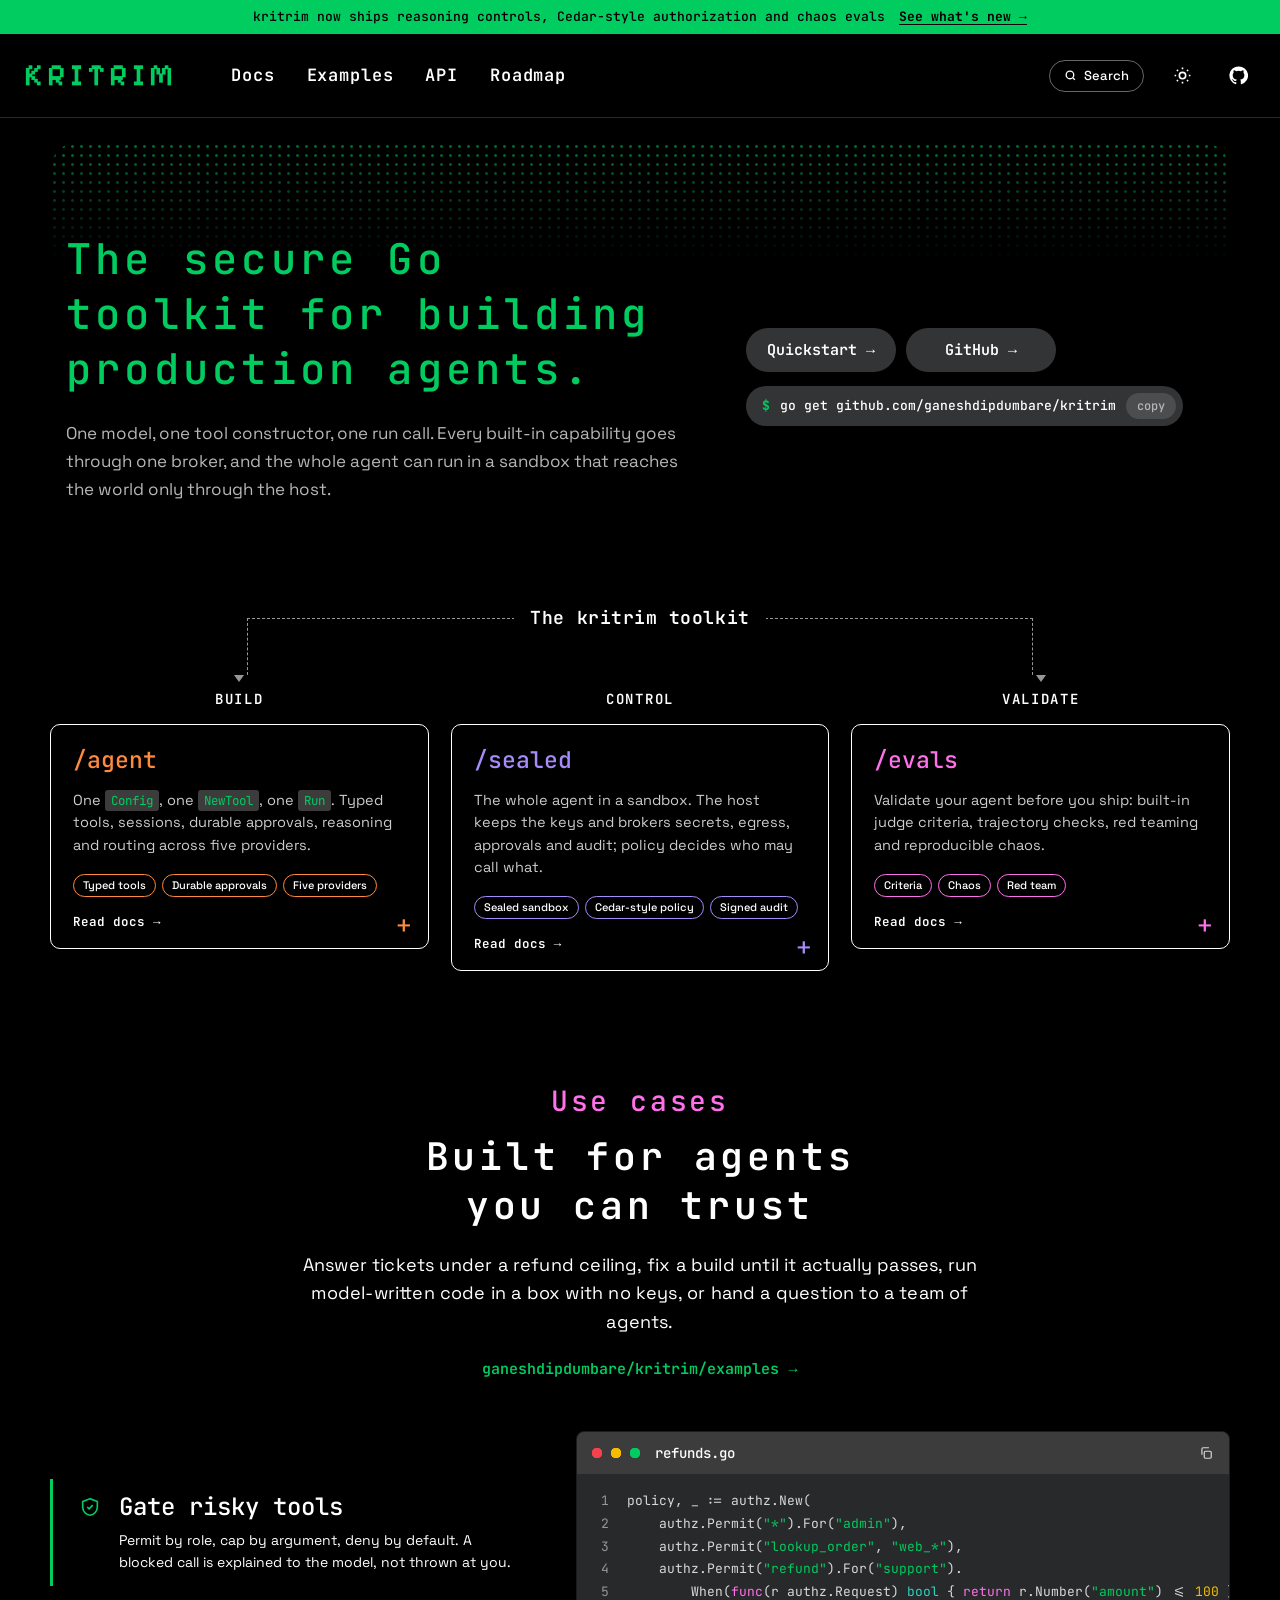
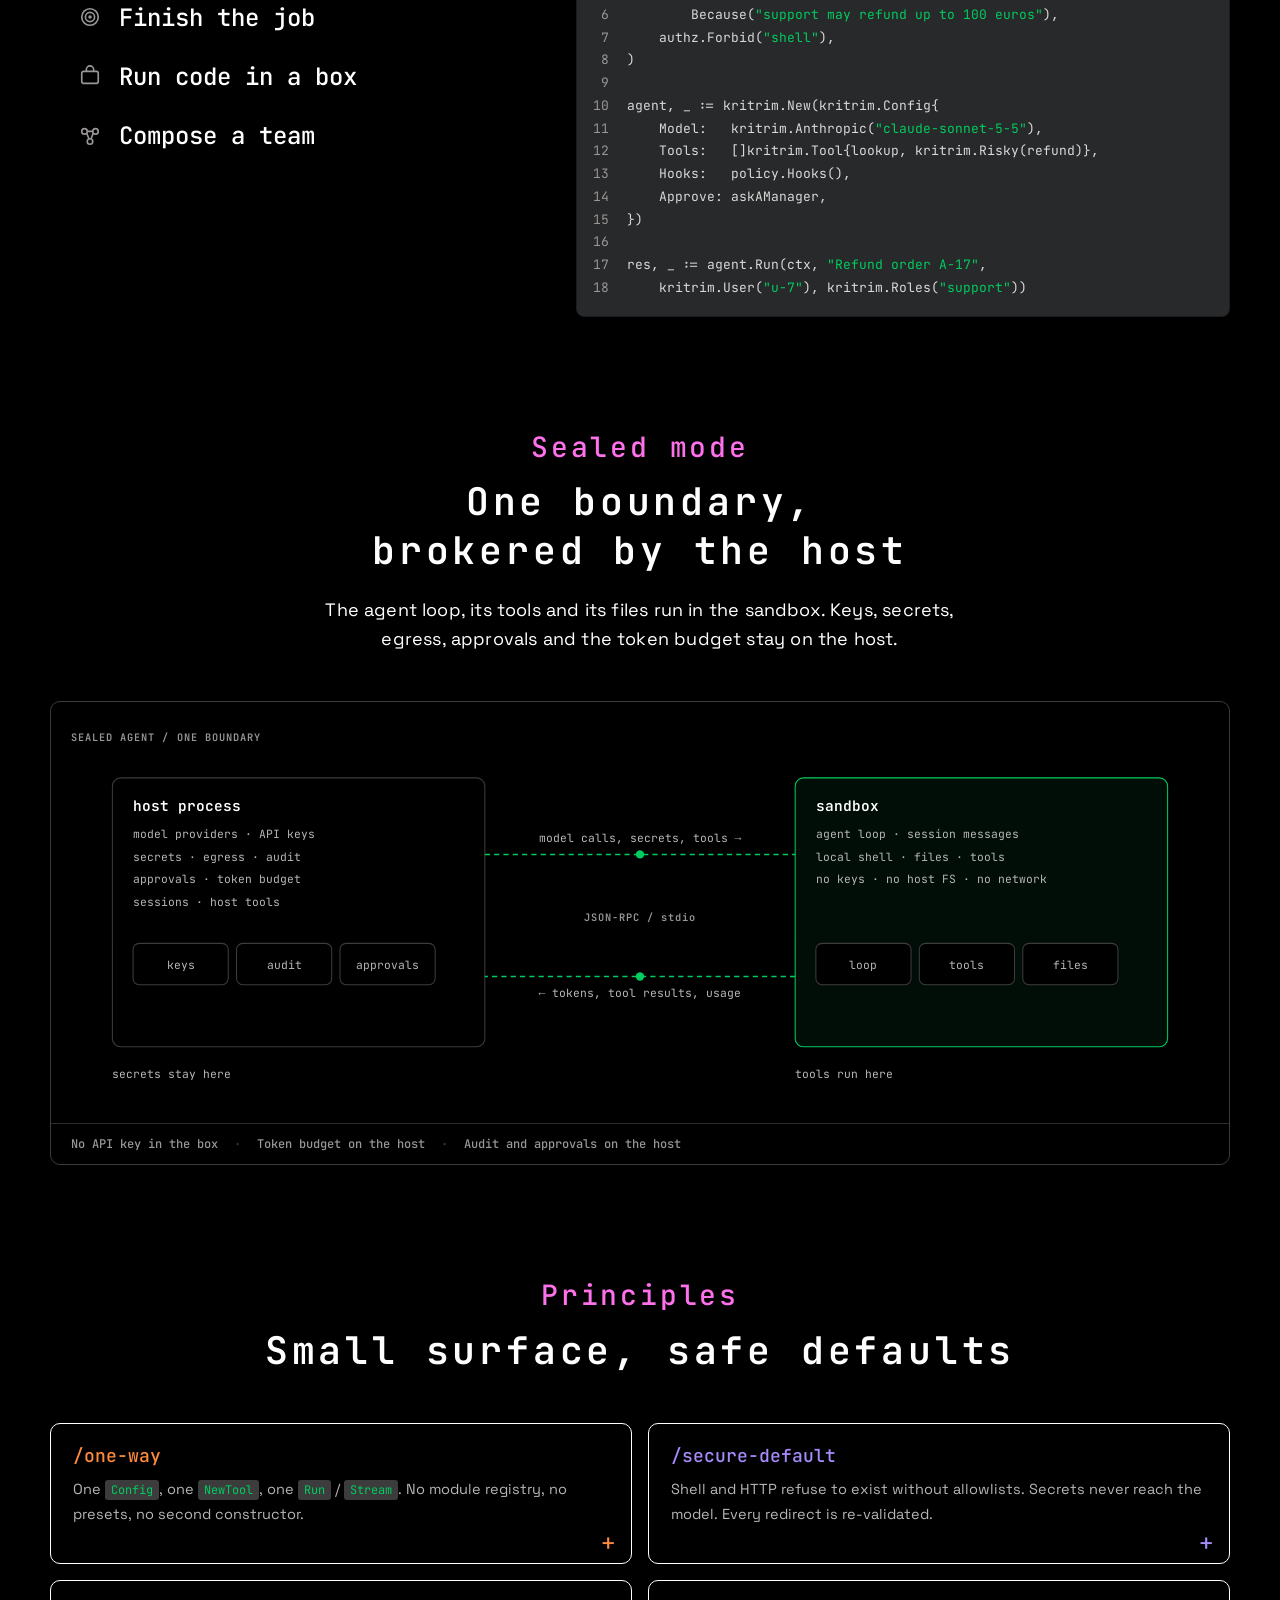
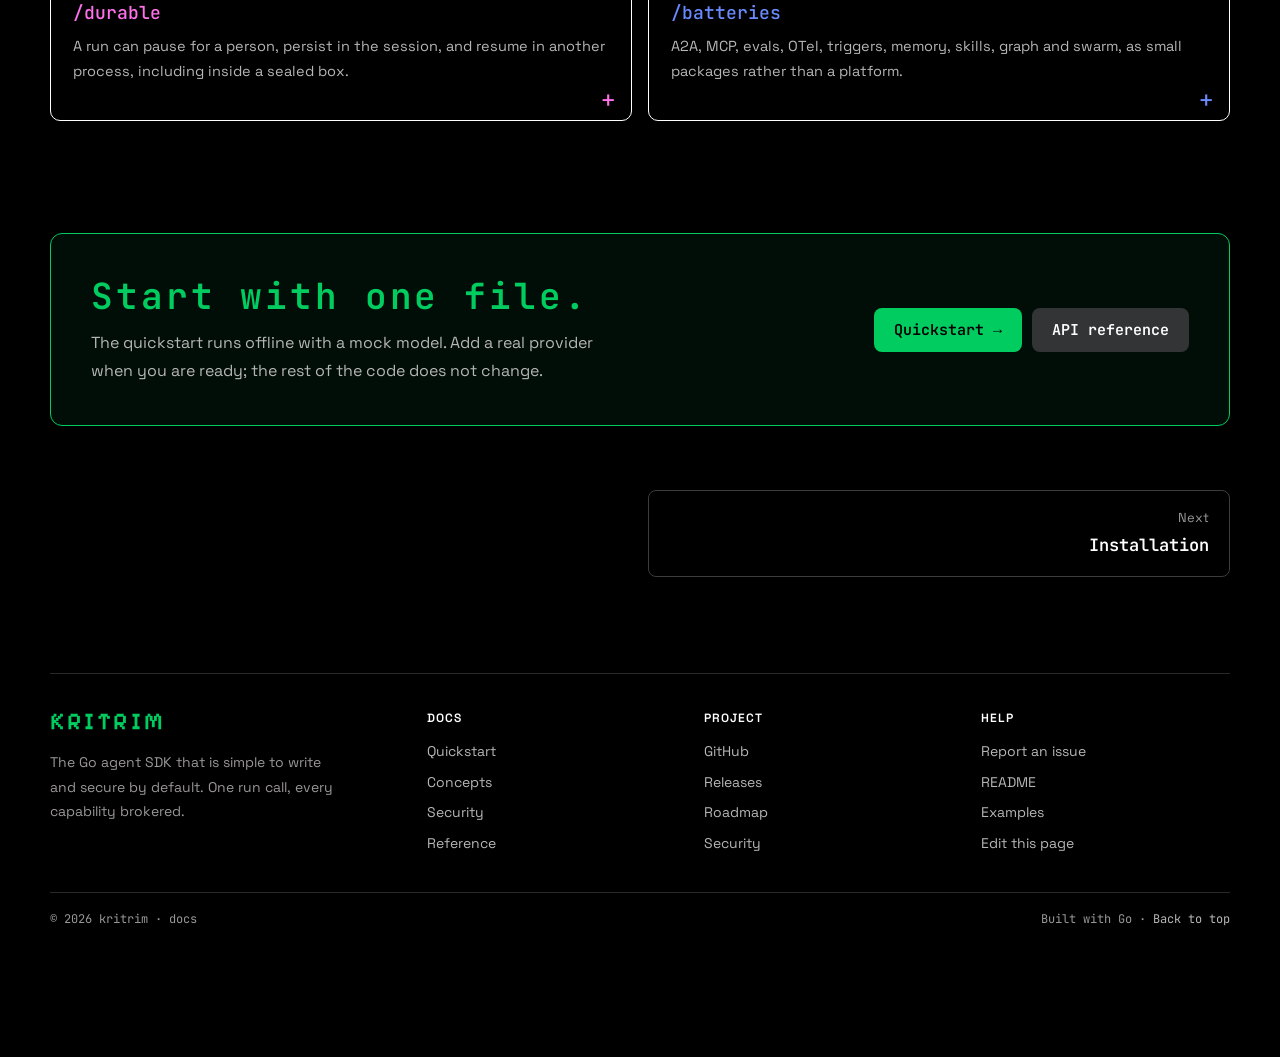
==== commit ffa0e2b2: "Docs: v0.9 pages and a Strands-style site theme Add Context management and Authorization pages, and " ====
--- a/docs/public/index.html
+++ b/docs/public/index.html
@@ -8,9 +8,8 @@
 <link rel="canonical" href="https://kritrim-docs.vercel.app/">
 <meta name="robots" content="index,follow">
 <meta name="author" content="kritrim">
-<meta name="theme-color" content="#f6f4ee" media="(prefers-color-scheme: light)">
-<meta name="theme-color" content="#0e0e0d" media="(prefers-color-scheme: dark)">
-<meta name="color-scheme" content="light dark">
+<meta name="theme-color" content="#000000">
+<meta name="color-scheme" content="dark light">
 <meta property="og:type" content="website">
 <meta property="og:site_name" content="kritrim Docs">
 <meta property="og:title" content="kritrim Docs — the Go agent SDK that is simple and secure">
@@ -27,36 +26,35 @@
 <link rel="icon" href="assets/img/icon-512.png" sizes="512x512" type="image/png">
 <link rel="apple-touch-icon" href="assets/img/icon-180.png">
 <link rel="manifest" href="site.webmanifest">
-<link rel="stylesheet" href="assets/fonts/fonts.css?v=1953555453">
-<link rel="preload" href="assets/fonts/geist-400-normal-latin.woff2" as="font" type="font/woff2" crossorigin>
-<link rel="preload" href="assets/fonts/geist-500-normal-latin.woff2" as="font" type="font/woff2" crossorigin>
-<link rel="preload" href="assets/fonts/instrument-serif-400-italic-latin.woff2" as="font" type="font/woff2" crossorigin>
-<link rel="stylesheet" href="assets/site.css?v=1953555453">
-<link rel="stylesheet" href="assets/brand.css?v=1953555453">
+<link rel="stylesheet" href="assets/fonts/fonts.css?v=3583113067">
+<link rel="preload" href="assets/fonts/jetbrains-mono-600-normal-latin.woff2" as="font" type="font/woff2" crossorigin>
+<link rel="preload" href="assets/fonts/space-grotesk-400-normal-latin.woff2" as="font" type="font/woff2" crossorigin>
+<link rel="preload" href="assets/fonts/pixelify-sans-600-normal-latin.woff2" as="font" type="font/woff2" crossorigin>
+<link rel="stylesheet" href="assets/site.css?v=3583113067">
+<link rel="stylesheet" href="assets/brand.css?v=3583113067">
 <script>(function(){try{var q=new URLSearchParams(location.search).get("theme");if(q==="light"||q==="dark")document.documentElement.dataset.theme=q;var t=localStorage.getItem("kritrim-theme");if(!q&&t)document.documentElement.dataset.theme=t;}catch(e){}})();</script>
 </head>
 <body data-page="introduction">
 <a class="skip" href="#main">Skip to content</a>
+
+<div class="banner"><a href="#status">kritrim now ships reasoning controls, Cedar-style authorization and chaos evals <b>See what's new →</b></a></div>
 
 <header class="topbar">
   <div class="in">
     <button class="iconbtn menubtn" id="menubtn" aria-label="Open navigation" aria-expanded="false" aria-controls="side">
       <svg viewBox="0 0 24 24" fill="none" stroke="currentColor" stroke-width="2" aria-hidden="true"><path d="M4 7h16M4 12h16M4 17h16"/></svg>
     </button>
-    <a class="mark" href="#introduction" aria-label="kritrim docs home">
-      <svg viewBox="0 0 32 32" aria-hidden="true"><rect width="32" height="32" rx="8.5" fill="var(--fg)"/><path d="M9 7h3.6v6.9L20.2 7h4.6l-8.7 8.4L25 25h-4.8l-7.6-8.2V25H9Z" fill="var(--bg)"/><rect x="14.1" y="14.2" width="3.8" height="3.8" rx="0.9" fill="var(--accent)"/></svg>
-      kritrim <span class="sep">/</span> <span class="pill">docs</span>
-    </a>
+    <a class="mark" href="#introduction" aria-label="kritrim home"><span class="wordmark">KRITRIM</span></a>
     <nav class="toplinks" aria-label="Sections">
-      <a href="#introduction" data-top="docs" aria-current="page">Docs</a>
+      <a href="#quickstart" data-top="docs">Docs</a>
       <a href="https://github.com/ganeshdipdumbare/kritrim/tree/main/examples">Examples</a>
       <a href="#reference-api" data-top="api">API</a>
       <a href="https://github.com/ganeshdipdumbare/kritrim/blob/main/docs/ROADMAP.md">Roadmap</a>
     </nav>
     <span class="grow"></span>
-    <button class="searchbtn" id="searchbtn" aria-label="Search docs">
-      <svg width="15" height="15" viewBox="0 0 24 24" fill="none" stroke="currentColor" stroke-width="2" aria-hidden="true"><circle cx="11" cy="11" r="7"/><path d="m20 20-3.5-3.5"/></svg>
-      <span>Search…</span><kbd>⌘K</kbd>
+    <button class="searchbtn" id="searchbtn" data-search aria-label="Search docs">
+      <svg width="13" height="13" viewBox="0 0 24 24" fill="none" stroke="currentColor" stroke-width="2.4" aria-hidden="true"><circle cx="11" cy="11" r="7"/><path d="m20 20-3.5-3.5"/></svg>
+      <span>Search</span>
     </button>
     <button class="iconbtn" id="themebtn" aria-label="Toggle dark mode">
       <svg viewBox="0 0 24 24" fill="none" stroke="currentColor" stroke-width="2" aria-hidden="true"><path d="M21 12.8A9 9 0 1 1 11.2 3a7 7 0 0 0 9.8 9.8z"/></svg>
@@ -71,9 +69,12 @@
 <div class="shell">
 <aside class="side" id="side" aria-label="Documentation">
   <a class="version" href="https://github.com/ganeshdipdumbare/kritrim/blob/main/docs/ROADMAP.md" aria-label="Roadmap and releases">
-    <span class="logo"><svg viewBox="0 0 32 32" aria-hidden="true"><rect width="32" height="32" rx="8.5" fill="var(--fg)"/><path d="M9 7h3.6v6.9L20.2 7h4.6l-8.7 8.4L25 25h-4.8l-7.6-8.2V25H9Z" fill="var(--bg)"/><rect x="14.1" y="14.2" width="3.8" height="3.8" rx="0.9" fill="var(--accent)"/></svg></span>
-    <span><b>v0.7.0</b><small>latest</small></span>
+    <span class="vname">/kritrim</span><span class="vtag">v0.9.0</span>
   </a>
+  <button class="sidesearch" type="button" data-search aria-label="Search docs">
+    <svg viewBox="0 0 24 24" fill="none" stroke="currentColor" stroke-width="2.4" aria-hidden="true"><circle cx="11" cy="11" r="7"/><path d="m20 20-3.5-3.5"/></svg>
+    <span>Search…</span><kbd>⌘K</kbd>
+  </button>
   <nav id="sidenav"></nav>
 </aside>
 
@@ -83,72 +84,230 @@
 
   <section id="introduction" class="page" data-nav="Overview">
     <div class="hero">
-      <div class="hero-eyebrow"><span class="dot"></span> Go agent SDK <span class="sep">/</span> v0.7.0 <span class="sep">/</span> one run call</div>
-      <h1 class="hero-title">Agents that are simple to write.<br><em>Secure by default.</em></h1>
-      <p class="hero-sub">kritrim is a small Go SDK for AI agents. One model, one tool constructor, one run call — every built-in capability goes through one broker, and the whole agent can run inside a sandbox that reaches the outside world only through the host.</p>
-      <div class="hero-actions">
-        <a class="btn primary" href="#quickstart">Get started <svg viewBox="0 0 24 24" fill="none" stroke="currentColor" stroke-width="2" aria-hidden="true"><path d="M5 12h14M13 6l6 6-6 6"/></svg></a>
-        <a class="btn" href="#sealed">See the sealed agent</a>
+      <div class="halftone" aria-hidden="true"></div>
+      <div class="hero-grid">
+        <div>
+          <h1 class="hero-title">The secure Go toolkit for building production agents.</h1>
+          <p class="hero-sub">One model, one tool constructor, one run call. Every built-in capability goes through one broker, and the whole agent can run in a sandbox that reaches the world only through the host.</p>
+        </div>
+        <div class="hero-side">
+          <div class="hero-actions">
+            <a class="btn pill" href="#quickstart">Quickstart →</a>
+            <a class="btn pill" href="https://github.com/ganeshdipdumbare/kritrim">GitHub →</a>
+          </div>
+          <div class="hero-install"><span class="prompt">$</span><code>go get github.com/ganeshdipdumbare/kritrim</code><button class="copy" type="button" data-copy="go get github.com/ganeshdipdumbare/kritrim" data-label aria-label="Copy install command">copy</button></div>
+        </div>
       </div>
-      <div class="hero-install"><span style="color:var(--fg-3)">$</span><code>go get github.com/ganeshdipdumbare/kritrim@v0.7.0</code><button class="copy" type="button" data-copy="go get github.com/ganeshdipdumbare/kritrim@v0.7.0" aria-label="Copy install command"><svg viewBox="0 0 24 24" fill="none" stroke="currentColor" stroke-width="2" aria-hidden="true"><rect x="9" y="9" width="12" height="12" rx="2"/><path d="M5 15V5a2 2 0 0 1 2-2h10"/></svg></button></div>
-      <div class="hero-meta"><span><i></i> Go 1.27</span><span><i></i> Anthropic · OpenAI · Gemini · Bedrock · Ollama</span><span><i></i> Secure by default</span><span><i></i> No third-party dependencies</span></div>
     </div>
 
-    <div class="hero-art reveal" aria-label="The host and the sealed sandbox">
-      <div class="scroll">
-        <svg class="dg" viewBox="0 0 1100 380" role="img" aria-hidden="true">
-          <text class="cap" x="0" y="18">SEALED AGENT / ONE BOUNDARY</text>
-          <rect class="box" x="40" y="54" width="360" height="260" rx="4"/>
-          <text class="t" x="60" y="86">host process</text>
-          <text class="m" x="60" y="112">model providers · API keys</text>
-          <text class="m" x="60" y="134">secrets · egress · audit</text>
-          <text class="m" x="60" y="156">approvals · token budget</text>
-          <text class="m" x="60" y="178">sessions · host tools</text>
-          <rect class="box" x="60" y="214" width="92" height="40" rx="3"/><text class="m" x="106" y="239" text-anchor="middle">keys</text>
-          <rect class="box" x="160" y="214" width="92" height="40" rx="3"/><text class="m" x="206" y="239" text-anchor="middle">audit</text>
-          <rect class="box" x="260" y="214" width="92" height="40" rx="3"/><text class="m" x="306" y="239" text-anchor="middle">approvals</text>
-          <rect class="box em" x="700" y="54" width="360" height="260" rx="4"/>
-          <text class="t" x="720" y="86">sandbox</text>
-          <text class="m" x="720" y="112">agent loop · session messages</text>
-          <text class="m" x="720" y="134">local shell · files · tools</text>
-          <text class="m" x="720" y="156">no keys · no host FS · no network</text>
-          <rect class="box" x="720" y="214" width="92" height="40" rx="3"/><text class="m" x="766" y="239" text-anchor="middle">loop</text>
-          <rect class="box" x="820" y="214" width="92" height="40" rx="3"/><text class="m" x="866" y="239" text-anchor="middle">tools</text>
-          <rect class="box" x="920" y="214" width="92" height="40" rx="3"/><text class="m" x="966" y="239" text-anchor="middle">files</text>
-          <path class="ln" d="M400 128 H700"/>
-          <path class="ln" d="M700 246 H400"/>
-          <text class="m" x="550" y="116" text-anchor="middle">model calls, secrets, tools →</text>
-          <text class="m" x="550" y="266" text-anchor="middle">← tokens, tool results, usage</text>
-          <text class="cap" x="550" y="192" text-anchor="middle">JSON-RPC / stdio</text>
-          <circle cx="550" cy="128" r="3.5" fill="var(--accent)"/>
-          <circle cx="550" cy="246" r="3.5" fill="var(--accent)"/>
-          <text class="m" x="40" y="344">secrets stay here</text>
-          <text class="m" x="700" y="344">tools run here</text>
-        </svg>
+    <div class="toolkit reveal">
+      <div class="toolkit-head"><span>The kritrim toolkit</span></div>
+      <div class="toolkit-cols">
+        <div class="tk-col">
+          <div class="tk-label">Build</div>
+          <a class="tk-card" href="#quickstart" style="--c: var(--c-orange)">
+            <span class="tk-name">/agent</span>
+            <span class="tk-desc">One <code>Config</code>, one <code>NewTool</code>, one <code>Run</code>. Typed tools, sessions, durable approvals, reasoning and routing across five providers.</span>
+            <span class="chips"><span class="chip">Typed tools</span><span class="chip">Durable approvals</span><span class="chip">Five providers</span></span>
+            <span class="tk-more">Read docs →</span><span class="tk-plus" aria-hidden="true">+</span>
+          </a>
+        </div>
+        <div class="tk-col">
+          <div class="tk-label">Control</div>
+          <a class="tk-card" href="#sealed" style="--c: var(--c-purple)">
+            <span class="tk-name">/sealed</span>
+            <span class="tk-desc">The whole agent in a sandbox. The host keeps the keys and brokers secrets, egress, approvals and audit; policy decides who may call what.</span>
+            <span class="chips"><span class="chip">Sealed sandbox</span><span class="chip">Cedar-style policy</span><span class="chip">Signed audit</span></span>
+            <span class="tk-more">Read docs →</span><span class="tk-plus" aria-hidden="true">+</span>
+          </a>
+        </div>
+        <div class="tk-col">
+          <div class="tk-label">Validate</div>
+          <a class="tk-card" href="#evals" style="--c: var(--c-pink)">
+            <span class="tk-name">/evals</span>
+            <span class="tk-desc">Validate your agent before you ship: built-in judge criteria, trajectory checks, red teaming and reproducible chaos.</span>
+            <span class="chips"><span class="chip">Criteria</span><span class="chip">Chaos</span><span class="chip">Red team</span></span>
+            <span class="tk-more">Read docs →</span><span class="tk-plus" aria-hidden="true">+</span>
+          </a>
+        </div>
       </div>
-      <div class="cap"><span>No API key in the box</span><span>Token budget on the host</span><span>Audit and approvals on the host</span></div>
     </div>
 
-    <div class="cards reveal">
-      <a class="card" href="#tools"><h3>One way to do it</h3><p>One <code>Config</code>, one <code>NewTool</code>, one <code>Run</code> / <code>Stream</code>. No module registry, no presets, no second constructor.</p></a>
-      <a class="card" href="#security"><h3>Secure by default</h3><p>Shell and HTTP refuse to exist without allowlists. Secrets never reach the model. Every redirect is re-validated.</p></a>
-      <a class="card" href="#approvals"><h3>Durable by design</h3><p>A run can pause for a person, persist in the session, and resume in another process — including inside a sealed box.</p></a>
-      <a class="card" href="#a2a"><h3>Ships with the hard parts</h3><p>A2A, MCP, evals, OTel, triggers, memory, skills, graph and swarm — as small packages, not a platform.</p></a>
+    <div class="section reveal" id="use-cases">
+      <div class="section-head center">
+        <div class="eyebrow">Use cases</div>
+        <h2 data-toc="Use cases">Built for agents you can trust</h2>
+        <p>Answer tickets under a refund ceiling, fix a build until it actually passes, run model-written code in a box with no keys, or hand a question to a team of agents.</p>
+        <a class="arrow-link" href="https://github.com/ganeshdipdumbare/kritrim/tree/main/examples">ganeshdipdumbare/kritrim/examples →</a>
+      </div>
+      <div class="uc">
+        <div class="uc-list" role="tablist" aria-label="Use cases">
+          <button type="button" role="tab" aria-selected="true" data-uc="0">
+            <svg class="uc-icon" viewBox="0 0 24 24" fill="none" stroke="currentColor" stroke-width="1.8" aria-hidden="true"><path d="M12 3 4 6v6c0 4.5 3.4 8.3 8 9 4.6-.7 8-4.5 8-9V6z"/><path d="m9 12 2 2 4-4"/></svg>
+            <b>Gate risky tools</b>
+            <small>Permit by role, cap by argument, deny by default. A blocked call is explained to the model, not thrown at you.</small>
+          </button>
+          <button type="button" role="tab" aria-selected="false" data-uc="1">
+            <svg class="uc-icon" viewBox="0 0 24 24" fill="none" stroke="currentColor" stroke-width="1.8" aria-hidden="true"><circle cx="12" cy="12" r="9"/><circle cx="12" cy="12" r="5"/><circle cx="12" cy="12" r="1"/></svg>
+            <b>Finish the job</b>
+            <small>A run ends when the model thinks it is done. A goal loop keeps going until a check you wrote says it is.</small>
+          </button>
+          <button type="button" role="tab" aria-selected="false" data-uc="2">
+            <svg class="uc-icon" viewBox="0 0 24 24" fill="none" stroke="currentColor" stroke-width="1.8" aria-hidden="true"><rect x="3" y="7" width="18" height="13" rx="2"/><path d="M8 7V5a4 4 0 0 1 8 0v2"/></svg>
+            <b>Run code in a box</b>
+            <small>The agent lives in a container with no API key and no network. The host brokers every call out.</small>
+          </button>
+          <button type="button" role="tab" aria-selected="false" data-uc="3">
+            <svg class="uc-icon" viewBox="0 0 24 24" fill="none" stroke="currentColor" stroke-width="1.8" aria-hidden="true"><circle cx="6" cy="7" r="3"/><circle cx="18" cy="7" r="3"/><circle cx="12" cy="18" r="3"/><path d="M8.5 9 11 15.5M15.5 9 13 15.5M9 7h6"/></svg>
+            <b>Compose a team</b>
+            <small>Graphs and swarms become one tool for another agent. Its model sends a sentence and never sees the nodes.</small>
+          </button>
+        </div>
+        <div class="uc-code">
+          <div class="code" data-title="refunds.go" data-uc-pane="0"><pre><code class="language-go">policy, _ := authz.New(
+	authz.Permit("*").For("admin"),
+	authz.Permit("lookup_order", "web_*"),
+	authz.Permit("refund").For("support").
+		When(func(r authz.Request) bool { return r.Number("amount") &lt;= 100 }).
+		Because("support may refund up to 100 euros"),
+	authz.Forbid("shell"),
+)
+
+agent, _ := kritrim.New(kritrim.Config{
+	Model:   kritrim.Anthropic("claude-sonnet-5-5"),
+	Tools:   []kritrim.Tool{lookup, kritrim.Risky(refund)},
+	Hooks:   policy.Hooks(),
+	Approve: askAManager,
+})
+
+res, _ := agent.Run(ctx, "Refund order A-17",
+	kritrim.User("u-7"), kritrim.Roles("support"))</code></pre></div>
+          <div class="code" data-title="fix_build.go" data-uc-pane="1" hidden><pre><code class="language-go">agent, _ := kritrim.New(kritrim.Config{
+	Model:   kritrim.Anthropic("claude-sonnet-5-5"),
+	Tools:   []kritrim.Tool{
+		kritrim.Shell(kritrim.ShellConfig{Allow: []string{"go"}}),
+		kritrim.EditFile(kritrim.EditConfig{Root: "."}),
+	},
+	Session: kritrim.FileSessions(".agent/sessions"),
+})
+
+res, err := plugin.GoalLoop(ctx, agent, plugin.GoalConfig{
+	Goal:   "go build ./... exits zero",
+	Thread: "fix-build",
+	Done: func(ctx context.Context, res *kritrim.Result) (bool, error) {
+		return exec.Command("go", "build", "./...").Run() == nil, nil
+	},
+})
+if errors.Is(err, plugin.ErrGoalNotMet) {
+	fmt.Println("still failing after 5 attempts:", res.Text)
+}</code></pre></div>
+          <div class="code" data-title="sealed.go" data-uc-pane="2" hidden><pre><code class="language-go">cfg := kritrim.Config{
+	Model: kritrim.Anthropic("claude-sonnet-5-5"),
+	Tools: []kritrim.Tool{
+		kritrim.Python(kritrim.PythonConfig{}),
+		kritrim.Files(kritrim.FilesConfig{Root: "/work", Write: true}),
+	},
+	Sealed: &kritrim.Sealed{
+		Sandbox:   kritrim.Docker(kritrim.DockerConfig{Image: "python:3.13-slim"}),
+		Binary:    "./box",
+		Egress:    []string{"api.github.com"},
+		Secrets:   map[string][]string{"GITHUB_TOKEN": {"api.github.com"}},
+		MaxTokens: 200_000,
+	},
+}
+
+if kritrim.InBox() {
+	log.Fatal(kritrim.ServeBox(ctx, os.Stdin, os.Stdout, cfg))
+}
+agent, _ := kritrim.New(cfg) // the key never enters the box</code></pre></div>
+          <div class="code" data-title="team.go" data-uc-pane="3" hidden><pre><code class="language-go">desk, _ := multiagent.NewSwarm(
+	multiagent.Member{Name: "triage", Description: "routes tickets", Agent: triage},
+	multiagent.Member{Name: "billing", Description: "answers invoices", Agent: billing},
+	multiagent.Member{Name: "tech", Description: "debugs integrations", Agent: tech},
+)
+
+front, _ := kritrim.New(kritrim.Config{
+	Model:        kritrim.OpenAI("gpt-4.1"),
+	Instructions: "You are the first reply a customer sees.",
+	Tools: []kritrim.Tool{
+		desk.AsTool("support_desk", "Routes and answers a support ticket"),
+		kritrim.WebFetch(kritrim.WebFetchConfig{AllowHosts: []string{"status.example.com"}}),
+	},
+})
+
+res, _ := front.Run(ctx, "My invoice shows the wrong VAT number")</code></pre></div>
+        </div>
+      </div>
+    </div>
+
+    <div class="section reveal" id="sealed-mode">
+      <div class="section-head center">
+        <div class="eyebrow">Sealed mode</div>
+        <h2 data-toc="Sealed mode">One boundary, brokered by the host</h2>
+        <p>The agent loop, its tools and its files run in the sandbox. Keys, secrets, egress, approvals and the token budget stay on the host.</p>
+      </div>
+      <div class="hero-art" aria-label="The host and the sealed sandbox">
+        <div class="scroll">
+          <svg class="dg" viewBox="0 0 1100 380" role="img" aria-hidden="true">
+            <text class="cap" x="0" y="18">SEALED AGENT / ONE BOUNDARY</text>
+            <rect class="box" x="40" y="54" width="360" height="260" rx="8"/>
+            <text class="t" x="60" y="86">host process</text>
+            <text class="m" x="60" y="112">model providers · API keys</text>
+            <text class="m" x="60" y="134">secrets · egress · audit</text>
+            <text class="m" x="60" y="156">approvals · token budget</text>
+            <text class="m" x="60" y="178">sessions · host tools</text>
+            <rect class="box" x="60" y="214" width="92" height="40" rx="6"/><text class="m" x="106" y="239" text-anchor="middle">keys</text>
+            <rect class="box" x="160" y="214" width="92" height="40" rx="6"/><text class="m" x="206" y="239" text-anchor="middle">audit</text>
+            <rect class="box" x="260" y="214" width="92" height="40" rx="6"/><text class="m" x="306" y="239" text-anchor="middle">approvals</text>
+            <rect class="box em" x="700" y="54" width="360" height="260" rx="8"/>
+            <text class="t" x="720" y="86">sandbox</text>
+            <text class="m" x="720" y="112">agent loop · session messages</text>
+            <text class="m" x="720" y="134">local shell · files · tools</text>
+            <text class="m" x="720" y="156">no keys · no host FS · no network</text>
+            <rect class="box" x="720" y="214" width="92" height="40" rx="6"/><text class="m" x="766" y="239" text-anchor="middle">loop</text>
+            <rect class="box" x="820" y="214" width="92" height="40" rx="6"/><text class="m" x="866" y="239" text-anchor="middle">tools</text>
+            <rect class="box" x="920" y="214" width="92" height="40" rx="6"/><text class="m" x="966" y="239" text-anchor="middle">files</text>
+            <path class="ln" d="M400 128 H700"/>
+            <path class="ln" d="M700 246 H400"/>
+            <text class="m" x="550" y="116" text-anchor="middle">model calls, secrets, tools →</text>
+            <text class="m" x="550" y="266" text-anchor="middle">← tokens, tool results, usage</text>
+            <text class="cap" x="550" y="192" text-anchor="middle">JSON-RPC / stdio</text>
+            <circle cx="550" cy="128" r="4" fill="var(--accent)"/>
+            <circle cx="550" cy="246" r="4" fill="var(--accent)"/>
+            <text class="m" x="40" y="344">secrets stay here</text>
+            <text class="m" x="700" y="344">tools run here</text>
+          </svg>
+        </div>
+        <div class="cap"><span>No API key in the box</span><span>Token budget on the host</span><span>Audit and approvals on the host</span></div>
+      </div>
+    </div>
+
+    <div class="section reveal" id="principles">
+      <div class="section-head center">
+        <div class="eyebrow">Principles</div>
+        <h2 data-toc="Principles">Small surface, safe defaults</h2>
+      </div>
+      <div class="cards">
+        <a class="card" href="#tools"><h3>/one-way</h3><p>One <code>Config</code>, one <code>NewTool</code>, one <code>Run</code> / <code>Stream</code>. No module registry, no presets, no second constructor.</p></a>
+        <a class="card" href="#security"><h3>/secure-default</h3><p>Shell and HTTP refuse to exist without allowlists. Secrets never reach the model. Every redirect is re-validated.</p></a>
+        <a class="card" href="#approvals"><h3>/durable</h3><p>A run can pause for a person, persist in the session, and resume in another process, including inside a sealed box.</p></a>
+        <a class="card" href="#a2a"><h3>/batteries</h3><p>A2A, MCP, evals, OTel, triggers, memory, skills, graph and swarm, as small packages rather than a platform.</p></a>
+      </div>
     </div>
 
     <div class="cta-band reveal">
       <div>
-        <h2>Start with one file.<br>Keep the whole surface.</h2>
+        <h2>Start with one file.</h2>
         <p>The quickstart runs offline with a mock model. Add a real provider when you are ready; the rest of the code does not change.</p>
       </div>
-      <div class="hero-actions"><a class="btn primary" href="#quickstart">Read the quickstart</a><a class="btn" href="#reference-api">API reference</a></div>
+      <div class="hero-actions"><a class="btn primary" href="#quickstart">Quickstart →</a><a class="btn" href="#reference-api">API reference</a></div>
     </div>
   </section>
 
   <section id="installation" class="page">
     <h1>Installation</h1>
     <p class="lede">kritrim needs Go 1.27 or newer and has no third-party dependencies.</p>
-    <div class="code" data-title="terminal"><pre><code class="language-bash">go get github.com/ganeshdipdumbare/kritrim@v0.7.0</code></pre></div>
+    <div class="code" data-title="terminal"><pre><code class="language-bash">go get github.com/ganeshdipdumbare/kritrim@v0.9.0</code></pre></div>
     <p>The repository is private. Tell Go and git once:</p>
     <div class="code" data-title="terminal"><pre><code class="language-bash">go env -w GOPRIVATE=github.com/ganeshdipdumbare/*
 gh auth setup-git        # or use an SSH key</code></pre></div>
@@ -283,10 +442,24 @@
 	Headers: map[string]string{"X-Team": "support"},
 	Timeout: 2 * time.Minute,
 })</code></pre></div>
-    <h2>Fallback</h2>
-    <p>When a call keeps failing with a retryable error, the next model is tried:</p>
-    <div class="code" data-title="go"><pre><code class="language-go">a, _ := kritrim.New(kritrim.Config{
-	Model:    kritrim.Anthropic("claude-sonnet-5-5"),
+    <h2>Reasoning</h2>
+    <p>One setting, five providers. <code>Effort</code> becomes Anthropic extended thinking, OpenAI <code>reasoning_effort</code>, Responses <code>reasoning.effort</code>, Gemini <code>thinkingConfig</code> and Bedrock <code>reasoning_config</code>.</p>
+    <div class="code" data-title="go"><pre><code class="language-go">a, _ := kritrim.New(kritrim.Config{
+	Model:     kritrim.Anthropic("claude-sonnet-5-5"),
+	Reasoning: &kritrim.Reasoning{Effort: "high"}, // low | medium | high
+})</code></pre></div>
+    <p><code>Budget</code> sets the thinking-token allowance exactly; the effort levels map to 1024, 4096 and 16384. <code>Include: true</code> streams the thinking back as <code>reasoning</code> events where the provider returns it.</p>
+    <div class="note"><b>Thinking tokens are output tokens</b><div><p>They count against <code>MaxOutputTokens</code> and the run's budget. A budget that cannot hold the thinking allowance is refused before the call, rather than capped into a provider error. Anthropic requires its thinking blocks to come back with their signature before it will accept a tool result, so kritrim keeps them on the assistant message and replays them.</p></div></div>
+    <h2>Routing and fallback</h2>
+    <p><code>Route</code> decides up front, per run. <code>Fallback</code> reacts to a failure. They compose — fallbacks apply to whatever <code>Route</code> chose, and the audit log records the model the run actually used.</p>
+    <div class="code" data-title="go"><pre><code class="language-go">a, _ := kritrim.New(kritrim.Config{
+	Model: small,
+	Route: func(ctx context.Context, prompt string) kritrim.Model {
+		if len(prompt) > 500 {
+			return large
+		}
+		return nil // nil means Config.Model
+	},
 	Fallback: []kritrim.Model{kritrim.OpenAI("gpt-4.1")},
 	Retry:    &kritrim.Retry{Max: 3},
 })</code></pre></div>
@@ -322,7 +495,7 @@
       <li><b>Results:</b> a string goes to the model as is; anything else is JSON.</li>
       <li><b>Errors:</b> a returned error becomes an error tool result, so the model can recover.</li>
       <li><b>Risky:</b> <code>kritrim.Risky(tool)</code> asks <code>Config.Approve</code> before the call.</li>
-      <li><b>Validated:</b> the model's arguments are checked against the schema (types, required fields, <code>enum</code>, no unknown fields) before the tool runs, for typed, raw and MCP tools alike.</li>
+      <li><b>Validated:</b> the model's arguments are checked against the schema before the tool runs, for typed, raw and MCP tools alike: types, required fields, <code>enum</code>/<code>const</code>, unknown fields, string length and <code>pattern</code>, numeric ranges, array sizes, <code>anyOf</code>/<code>oneOf</code>/<code>allOf</code>/<code>not</code> and local <code>$ref</code>. A schema keyword that cannot be enforced (a remote <code>$ref</code>, <code>if</code>/<code>then</code>, <code>patternProperties</code>…) makes the call fail instead of passing unchecked.</li>
     </ul>
     <h2>Parallel calls</h2>
     <p>One model step can ask for several tools. <code>ToolConcurrency</code> runs them together; risky tools always stay sequential so approvals keep their order.</p>
@@ -337,6 +510,35 @@
     <p>MCP servers and simulators need a schema they did not get from a Go struct:</p>
     <div class="code" data-title="go"><pre><code class="language-go">t := kritrim.NewRawTool("lookup", "Look up a record", schema,
 	func(ctx context.Context, args map[string]any) (string, error) { ... })</code></pre></div>
+    <h2>Built-in tools</h2>
+    <div class="code" data-title="go"><pre><code class="language-go">kritrim.Time()
+kritrim.HTTP(kritrim.HTTPConfig{AllowHosts: []string{"api.example.com"}})
+kritrim.WebFetch(kritrim.WebFetchConfig{AllowHosts: []string{"*.wikipedia.org"}})
+kritrim.WebSearch(kritrim.WebSearchConfig{})
+kritrim.Shell(kritrim.ShellConfig{Allow: []string{"go", "git"}})
+kritrim.Files(kritrim.FilesConfig{Root: "./work", Write: true})
+kritrim.Read(kritrim.ReadConfig{Root: "."})
+kritrim.Write(kritrim.WriteConfig{Root: "./out"})
+kritrim.EditFile(kritrim.EditConfig{Root: "."})
+kritrim.Python(kritrim.PythonConfig{})   // needs Config.Sandbox
+kritrim.Todos()
+kritrim.Notebook()
+kritrim.Sleep(30 * time.Second)
+kritrim.Stop()
+kritrim.AskUser()</code></pre></div>
+    <h3>Web fetch</h3>
+    <p><code>WebFetch</code> is <code>HTTP</code> for reading: one GET, and HTML turned into readable text instead of markup. A page of HTML is mostly tags, scripts and navigation, and sending that raw spends the context window on nothing. Use <code>HTTP</code> when the model needs methods, headers and the exact response; use <code>WebFetch</code> when it needs to read something. A page that builds its content in the browser comes back nearly empty — there is no DOM and no JavaScript.</p>
+    <div class="note warn"><b>A page is data, not instructions</b><div><p>Fetched text reaches the model as a tool result. A page that says "ignore your instructions" is a page saying so, not a user asking. Keep the allowlist as narrow as the task.</p></div></div>
+    <h3>Todos</h3>
+    <p>A long task drifts: the model finishes step two, forgets steps four and five, and declares victory. <code>Todos</code> keeps the plan in session state, so it survives a pause, a resume and a restart along with the conversation, and it refuses a list with two items in progress. Put "keep the todo list current" in <code>Instructions</code>; the tool stores a plan, it does not enforce one.</p>
+    <h3>Python</h3>
+    <div class="code" data-title="go"><pre><code class="language-go">a, _ := kritrim.New(kritrim.Config{
+	Model:   model,
+	Tools:   []kritrim.Tool{kritrim.Python(kritrim.PythonConfig{})},
+	Sandbox: kritrim.Docker(kritrim.DockerConfig{Image: "python:3.13-slim"}),
+	Approve: approve,
+})</code></pre></div>
+    <p>This is the one built-in tool whose argument cannot be checked: an allowlist constrains a command, and Python is a language. It is risky, it requires <code>Config.Sandbox</code> (or sealed mode), and it refuses to run on the host unless you set <code>AllowUnsafeHost</code>. The code reaches the interpreter on stdin, so there is no shell and nothing to quote.</p>
   </section>
 
   <section id="streaming" class="page">
@@ -383,6 +585,54 @@
 a.Cancel("run-7")                            // stop a run started with kritrim.RunID("run-7")
 res, _ := a.Run(ctx, "charge", kritrim.Idempotency("order-1234"))</code></pre></div>
     <div class="note"><b>Conflict</b><div><p>If another process saved the session first, <code>Save</code> returns <code>ErrSessionConflict</code>. Reload and retry; the run never silently loses a turn.</p></div></div>
+    <h2>Signed history</h2>
+    <p>Message history is an instruction channel. An agent replays whatever the store returns and acts on it, so write access to a shared Redis, a database with a wide grant or a mounted volume is write access to the user's instructions. <code>SignedSessions</code> makes the store hold data the agent verifies instead of data it trusts.</p>
+    <div class="code" data-title="go"><pre><code class="language-go">key := loadKeyFromKMS() // 32+ random bytes, kept out of the store it protects
+a, _ := kritrim.New(kritrim.Config{
+	Model:   model,
+	Session: kritrim.SignedSessions(kritrim.FileSessions(".agent/sessions"), key),
+})
+
+_, err := a.Run(ctx, "continue", kritrim.Thread("user-42"))
+if errors.Is(err, kritrim.ErrSessionTampered) {
+	// someone edited the stored conversation; nothing was replayed
+}</code></pre></div>
+    <p>Every save is HMAC-SHA256 over the thread id, the messages, the state and any pending approval. A load that does not match is refused, and so is a record with no signature at all: whoever can edit the record can also delete its signature.</p>
+    <div class="note warn"><b>Content, not freshness</b><div><p>The signature catches an edit. It does not catch a deleted session or a rollback to an older signed copy. To migrate a store with unsigned sessions, read each through the plain store and save it once through the signed one.</p></div></div>
+  </section>
+
+  <section id="context" class="page">
+    <h1>Context management</h1>
+    <p class="lede">Keep a long conversation inside a token budget without losing anything on disk.</p>
+    <div class="code" data-title="go"><pre><code class="language-go">a, _ := kritrim.New(kritrim.Config{
+	Model:   model,
+	Session: kritrim.FileSessions(".agent/sessions"),
+	Context: &kritrim.ContextConfig{
+		MaxTokens: 60_000,
+		KeepLast:  30,
+		Strategy:  kritrim.SummarizeWith(small, ""), // or KeepWindow(), Summarize(fn)
+	},
+})</code></pre></div>
+    <p>With no <code>ContextConfig</code> the whole history is sent on every step, and a long thread eventually hits the provider's own limit. With one, nothing happens while the history fits. Once it goes over <code>MaxTokens</code>, the strategy decides what the call sends.</p>
+    <h2>Strategies</h2>
+    <div class="table"><table>
+      <thead><tr><th>Strategy</th><th>What it sends</th><th>Cost</th></tr></thead>
+      <tbody>
+        <tr><td><code>KeepWindow()</code> (default)</td><td>the system prompt and the last <code>KeepLast</code> messages</td><td>no model call</td></tr>
+        <tr><td><code>SummarizeWith(model, instructions)</code></td><td>a summary of what was dropped, then the recent messages</td><td>one call to <code>model</code>, usually a small one</td></tr>
+        <tr><td><code>Summarize(fn)</code></td><td>whatever your function returns in place of the dropped messages</td><td>yours</td></tr>
+      </tbody>
+    </table></div>
+    <p>Use <code>KeepWindow</code> when old turns stop mattering, like a support chat. Use <code>SummarizeWith</code> when an early decision still matters thirty turns later. <code>KeepLast</code> defaults to 20.</p>
+    <h2>Your own strategy</h2>
+    <div class="code" data-title="go"><pre><code class="language-go">type Strategy interface {
+	Compact(ctx context.Context, msgs []Message, cfg ContextConfig) ([]Message, error)
+}</code></pre></div>
+    <p><code>Compact</code> gets the full history and returns the messages to send. It must return a valid conversation: a tool result cannot come first, and every tool result it keeps needs the assistant turn that asked for it. The built-in strategies never orphan a tool result.</p>
+    <h2>Estimating tokens</h2>
+    <div class="code" data-title="go"><pre><code class="language-go">n := kritrim.EstimateTokens(msgs)</code></pre></div>
+    <p>This is the same estimate the run's token budget uses: about four characters per token plus a small per-message overhead. It needs no network call and no tokenizer, is within about 10% for English prose, and under-counts dense JSON, so leave headroom.</p>
+    <div class="note"><b>The session keeps everything</b><div><p>A strategy only changes what is sent to the model. The stored session always has the full history, so compaction is reversible: change the strategy and the next run sees the old turns again.</p></div></div>
   </section>
 
   <section id="approvals" class="page">
@@ -454,7 +704,7 @@
 	Audit:  kritrim.AuditFile(".agent/audit.jsonl", kritrim.AuditKey(auditKey)),
 	Secrets: map[string]string{"GITHUB_TOKEN": os.Getenv("GITHUB_TOKEN")},
 })</code></pre></div>
-    <p>Defaults: 20 steps, 100 tool calls and <code>kritrim.DefaultTokenLimit</code> (1,000,000) tokens per run. Set <code>Tokens: -1</code> to remove the token cap.</p>
+    <p>Defaults: 20 steps, 100 tool calls and <code>kritrim.DefaultTokenLimit</code> (1,000,000) tokens per run. Set <code>Tokens: -1</code> to remove the token cap. The token budget is checked <em>before</em> every model call, including the structured-output repair call: a call whose estimated input does not fit is refused, and the output limit is capped to what remains. In sealed mode the host enforces the run's <code>Limits.Tokens</code> as well as <code>Sealed.MaxTokens</code>.</p>
     <h2>Redaction and policy</h2>
     <div class="code" data-title="go"><pre><code class="language-go">deny, _ := guard.Deny(`(?i)ignore all previous`, "prompt injection")
 a, _ := kritrim.New(kritrim.Config{
@@ -464,6 +714,49 @@
 })</code></pre></div>
     <p><code>kritrim.Chain</code> combines any number of hook sets. They run in the order given; a Before hook that errors or denies stops the chain.</p>
     <div class="note warn"><b>Trust boundary</b><div><p>The broker governs built-in tools. Your own Go tools are code you compiled into the binary. Put untrusted work in a sandbox.</p></div></div>
+  </section>
+
+  <section id="authorization" class="page">
+    <h1>Authorization</h1>
+    <p class="lede"><code>Config.Tools</code> answers "may this agent refund". Policy answers "may <em>this caller</em> refund <em>this much</em>".</p>
+    <div class="code" data-title="go"><pre><code class="language-go">import "github.com/ganeshdipdumbare/kritrim/authz"
+
+policy, err := authz.New(
+	authz.Permit("*").For("admin"),
+	authz.Permit("current_time", "web_*"),
+	authz.Permit("refund").For("support").
+		When(func(r authz.Request) bool { return r.Number("amount") <= 100 }).
+		Because("support may refund up to 100 euros; ask a manager for more"),
+	authz.Forbid("shell"),
+)
+if err != nil { log.Fatal(err) }
+
+a, _ := kritrim.New(kritrim.Config{Model: model, Tools: tools, Hooks: policy.Hooks()})
+a.Run(ctx, "refund order A-17", kritrim.User("u-7"), kritrim.Roles("support"))</code></pre></div>
+    <h2>Three rules</h2>
+    <p>The semantics are Cedar's:</p>
+    <ol>
+      <li>An explicit <code>Forbid</code> beats every <code>Permit</code>.</li>
+      <li>Otherwise, one matching <code>Permit</code> is enough.</li>
+      <li>With nothing matching, the call is denied.</li>
+    </ol>
+    <p>Default deny is the point. Adding a tool to an agent does not quietly widen what every caller can reach, and a typo in a policy fails closed.</p>
+    <h2>Building a policy</h2>
+    <div class="table"><table>
+      <thead><tr><th>Piece</th><th>Narrows the policy to</th></tr></thead>
+      <tbody>
+        <tr><td><code>Permit(tools...)</code>, <code>Forbid(tools...)</code></td><td>these tool names; <code>*</code> and <code>web_*</code> match with <code>path.Match</code></td></tr>
+        <tr><td><code>.For(roles...)</code></td><td>callers with one of these roles</td></tr>
+        <tr><td><code>.By(users...)</code></td><td>these user ids</td></tr>
+        <tr><td><code>.When(fn)</code></td><td>calls the condition accepts; read arguments with <code>r.Number</code>, <code>r.Text</code>, <code>r.HasRole</code></td></tr>
+        <tr><td><code>.Because(text)</code></td><td>sets what the model is told when this policy denies</td></tr>
+      </tbody>
+    </table></div>
+    <p>Identity comes from the run, through <code>kritrim.User</code> and <code>kritrim.Roles</code> (or <code>Config.User</code> and <code>Config.Roles</code>), so one agent serves many callers. Conditions see the arguments the model chose, after any approval edited them, which is where ceilings and path prefixes belong. A condition that panics denies the call instead of crashing the run.</p>
+    <h2>A denial is a message, not an error</h2>
+    <p>The run keeps going. The model is told the call was blocked and why, and usually explains the limit to the user. Write <code>Because</code> for the model to read: it is the sentence the user ends up hearing. A call that nothing permitted is told the <code>Because</code> text of every policy covering that tool, so a caller who went over a ceiling learns what the ceiling was.</p>
+    <p>To check a decision outside a run, for a UI that greys out a button, call <code>policy.Check(authz.Request{User: "u-7", Roles: roles, Tool: "refund", Args: args})</code>; it returns nil when allowed and an error wrapping <code>authz.ErrDenied</code> when not.</p>
+    <div class="note"><b>Policy can only narrow</b><div><p>Policy runs after kritrim's own checks. It cannot grant <code>Shell</code> a command its allowlist lacks, and it cannot waive an approval. Put <code>policy.Hooks()</code> first in <code>kritrim.Chain</code> so a denied call never reaches tracing or other hooks as if it ran.</p></div></div>
   </section>
 
   <section id="sandboxes" class="page">
@@ -545,7 +838,7 @@
         <tr><td>an audit entry</td><td>writes it marked <code>source: "box"</code> with the host's identity</td></tr>
       </tbody>
     </table></div>
-    <p>The box is treated as untrusted. User, roles, thread and run id come from the run the host started, never from the box, and the box can use host capabilities only while that run is in progress.</p>
+    <p>The box is treated as untrusted. User, roles, thread and run id come from the run the host started, never from the box. Every host capability call holds a lease on that run: when the run ends, in-flight calls are canceled and waited for, and new ones are refused.</p>
     <div class="note"><b>Local is not isolation</b><div><p><code>kritrim.Local()</code> exists for development and requires <code>AllowUnsafeLocal: true</code>. Use Docker or a cloud sandbox for a real boundary.</p></div></div>
   </section>
 
@@ -596,7 +889,8 @@
       <li>Agent card, <code>message/send</code>, <code>message/stream</code>, <code>tasks/get</code>, <code>tasks/cancel</code>.</li>
       <li>Per-context agents with an LRU, text and data parts, and interrupt → <code>input-required</code> → resume.</li>
       <li>Push notifications with a token, and <code>tasks/pushNotificationConfig/{set,get,list,delete}</code>. Push URLs must be public http(s) (checked at set time and at dial time), redirects are not followed, and header values are sent as given: <code>secret://</code> is never resolved on the server.</li>
-      <li>Bearer auth (constant-time; an empty token is refused) and OAuth client credentials. Contexts are not an auth boundary; identify the caller at the transport.</li>
+      <li>Bearer auth (constant-time; an empty token is refused) and OAuth client credentials.</li>
+      <li>Per-caller isolation: with <code>a2a.Tokens(map[token]principal)</code> (or any <code>Auth</code> that implements <code>Principal</code>), each task, context, conversation and push config belongs to the caller that created it. Other callers get "task not found". With a single <code>Bearer</code> token, all callers share one principal.</li>
       <li>The client only follows redirects on the same allowed host, so its credentials stay where you sent them.</li>
     </ul>
   </section>
@@ -623,7 +917,17 @@
 	multiagent.Member{Name: "writer", Description: "writes", Agent: writer},
 )
 res, _ := s.Run(ctx, "draft the launch post")</code></pre></div>
-    <p>Members get <code>handoff_to_&lt;name&gt;</code> tools. Workflows are plain Go; there is no extra primitive.</p>
+    <p>Members get <code>handoff_to_&lt;name&gt;</code> tools.</p>
+    <h2>Graphs and swarms as tools</h2>
+    <p>A whole composition can be one tool for another agent, the way <code>Agent.AsTool</code> hands over one agent. The caller's model sends a sentence and gets an answer back; it never sees the nodes or the handoffs.</p>
+    <div class="code" data-title="go"><pre><code class="language-go">front, _ := kritrim.New(kritrim.Config{
+	Model: model,
+	Tools: []kritrim.Tool{
+		g.AsTool("support_desk", "Routes and answers a support ticket"),
+		s.AsTool("content_team", "Researches and drafts a post"),
+	},
+})</code></pre></div>
+    <p>Workflows are plain Go; there is no extra primitive.</p>
   </section>
 
   <section id="triggers" class="page">
@@ -645,7 +949,7 @@
 req.Header.Set(trigger.TimestampHeader, strconv.FormatInt(ts.Unix(), 10))
 req.Header.Set(trigger.IdempotencyHeader, "evt-123")
 req.Header.Set(trigger.SignatureHeader, trigger.Sign(secret, ts, "evt-123", body))</code></pre></div>
-    <p>The HMAC-SHA256 signature covers the timestamp, the idempotency key and the body. Requests outside <code>Tolerance</code> (default 5 minutes) are refused, so a captured request cannot be replayed later or under a new key. Each delivery runs once: duplicates, including concurrent ones, get the first result, and a delivery without a key is identified by its signature. Errors are logged, not returned. A schedule skips a tick when its previous run is still going.</p>
+    <p>The HMAC-SHA256 signature covers a versioned, length-prefixed encoding of the timestamp, the idempotency key and the body. Requests outside <code>Tolerance</code> (default 5 minutes) are refused, so a captured request cannot be replayed later or under a new key. Each delivery runs once: duplicates, including concurrent ones, get the first result, and a delivery without a key is identified by its signature. Reusing a key for a different body returns 409. Deliveries are remembered for <code>DedupeTTL</code>; when <code>MaxEntries</code> is full of unexpired ones the webhook answers 503 with <code>Retry-After</code> rather than forgetting any. Errors are logged, not returned. A schedule skips a tick when its previous run is still going.</p>
   </section>
 
   <section id="evals" class="page">
@@ -670,7 +974,8 @@
     <div class="table"><table>
       <thead><tr><th>Piece</th><th>What it does</th></tr></thead>
       <tbody>
-        <tr><td>Evaluators</td><td>exact, contains, regex, JSON fields, tool trajectory, no-error, steps, tokens, duration, LLM judge</td></tr>
+        <tr><td>Evaluators</td><td>exact, contains, regex, JSON fields, tool trajectory, tool parameters, no-error, steps, tokens, duration, LLM judge, built-in criteria</td></tr>
+        <tr><td>Chaos</td><td><code>Chaos</code> fails tools on purpose; <code>Resilient</code>, <code>FailedTools</code></td></tr>
         <tr><td>Detectors</td><td>run error, empty output, max steps, pending approval, tool error, rejected approval, repeated call</td></tr>
         <tr><td>Red team</td><td><code>RunRedTeam</code>: injection, exfiltration, destructive tools</td></tr>
         <tr><td>Simulation</td><td><code>GenerateCases</code>, <code>Simulate</code> a model-played user, <code>SimulatedTools</code></td></tr>
@@ -678,6 +983,44 @@
     </table></div>
     <div class="code" data-title="terminal"><pre><code class="language-bash">go run ./cmd/kritrim-evals report report.json
 go run ./cmd/kritrim-evals diagnose report.json</code></pre></div>
+    <h2>Built-in criteria</h2>
+    <p>Writing a good rubric is most of the work of an LLM judge. <code>evals.Judge</code> takes one of twelve ready-made ones:</p>
+    <div class="code" data-title="go"><pre><code class="language-go">Evaluators: []evals.Evaluator{
+	evals.Judge(evals.Faithful, judge), // every claim backed by a tool result
+	evals.Judge(evals.Achieved, judge), // the task was done, not just described
+	evals.Judge(evals.Harmless, judge),
+}</code></pre></div>
+    <div class="table"><table>
+      <thead><tr><th>Group</th><th>Criteria</th></tr></thead>
+      <tbody>
+        <tr><td>Quality</td><td><code>Faithful</code>, <code>Correct</code>, <code>Relevant</code>, <code>Coherent</code>, <code>Concise</code>, <code>Helpful</code></td></tr>
+        <tr><td>Safety</td><td><code>Harmless</code>, <code>Unbiased</code>, <code>Answered</code> (did not refuse a reasonable request)</td></tr>
+        <tr><td>Behaviour</td><td><code>Obedient</code>, <code>Achieved</code>, <code>Recovered</code></td></tr>
+      </tbody>
+    </table></div>
+    <p>1.0 is always good, including for the safety criteria, so a report never needs a "lower is better" footnote. Each criterion is an exported rubric string: read it to see exactly what is being asked, or copy it into <code>JudgeConfig.Rubric</code> and adapt it. Judges see the trajectory, not only the final answer, so <code>Faithful</code> can check claims against what the tools actually returned.</p>
+    <p>A trajectory check confirms a tool was called; <code>ToolParameters</code> checks how:</p>
+    <div class="code" data-title="go"><pre><code class="language-go">evals.ToolParameters("refund", func(args map[string]any) error {
+	if args["amount"].(float64) > 100 {
+		return errors.New("refund over the ceiling")
+	}
+	return nil
+})</code></pre></div>
+    <h2>Chaos testing</h2>
+    <p>A suite run on a good day only proves the agent works on a good day. <code>Chaos</code> makes tools fail on purpose, so you see what the agent does when the world does not cooperate: report success anyway, retry the same call until the step limit, or find another way.</p>
+    <div class="code" data-title="go"><pre><code class="language-go">a, _ := kritrim.New(kritrim.Config{
+	Model: model,
+	Tools: tools,
+	Hooks: evals.Chaos(evals.ChaosConfig{
+		Fail:    map[string]int{"http_request": 1}, // first call per run fails; "*" for every tool
+		Latency: 2 * time.Second,
+	}),
+})
+report, _ := evals.Experiment{
+	Cases:      cases,
+	Evaluators: []evals.Evaluator{evals.Resilient(), evals.Judge(evals.Recovered, judge)},
+}.Run(ctx, run)</code></pre></div>
+    <p>The failures are counted, not random: the same case fails the same call every time, so a red result is reproducible and a fix is provable. <code>Resilient</code> is the deterministic half (the run finished despite a failure); <code>Judge(Recovered, …)</code> asks whether what the agent did instead made sense. A run where nothing failed passes <code>Resilient</code> with a reason saying so; check <code>FailedTools(result)</code> when you need proof the failure actually happened. <code>Latency</code> delays every tool call, to find runs that only work because a tool was fast. Counting is per run id, so give concurrent runs a <code>kritrim.RunID</code> or a thread.</p>
   </section>
 
   <section id="memory-skills" class="page">
@@ -705,6 +1048,26 @@
 	Tools: []kritrim.Tool{readOffloaded},
 })
 // plugin.Inject adds context; plugin.Steer adds a just-in-time user message.</code></pre></div>
+    <h3>Goal loop</h3>
+    <p>One <code>Run</code> ends when the model stops calling tools. That is the model's judgement that it is finished, not a fact. <code>plugin.GoalLoop</code> closes the gap by re-prompting the same thread until a check you write says the job is done.</p>
+    <div class="code" data-title="go"><pre><code class="language-go">res, err := plugin.GoalLoop(ctx, agent, plugin.GoalConfig{
+	Goal:   "go build ./... exits zero",
+	Thread: "fix-build",
+	Done: func(ctx context.Context, res *kritrim.Result) (bool, error) {
+		return exec.Command("go", "build", "./...").Run() == nil, nil
+	},
+	MaxAttempts: 5, // the default
+})
+if errors.Is(err, plugin.ErrGoalNotMet) {
+	// res is the last attempt; show it to a human
+}</code></pre></div>
+    <ul>
+      <li><b>Check the world, not the transcript.</b> A model that says the tests pass has only said so. Run the tests in <code>Done</code>.</li>
+      <li><b>Write the goal as a test.</b> "every file under ./api compiles" is checkable; "fix the API" is not. Every retry prompt restates it.</li>
+      <li><b>Thread is required.</b> Attempts share one conversation, so the agent remembers what it already tried instead of repeating its first move.</li>
+      <li><b>Approvals stop the loop.</b> A run that pauses for an approval comes back as it is. Resume with <code>kritrim.Decisions</code>, then call <code>GoalLoop</code> again.</li>
+    </ul>
+    <p><code>Nudge</code> customises the retry prompt. <code>plugin.Goal(goal)</code> keeps the goal in the system prompt when you drive the loop yourself.</p>
   </section>
 
   <section id="observability" class="page">
@@ -718,6 +1081,7 @@
 // later
 if err := kritrim.VerifyAudit(".agent/audit.jsonl", kritrim.AuditKey(key)); err != nil { ... }</code></pre></div>
     <p>With <code>AuditKey</code> (32+ random bytes from a KMS or secret store, not on the log's host) every entry is chained with HMAC-SHA256 and <code>audit.jsonl.head</code> holds a signed record of the last entry. Someone who can write the file but lacks the key cannot rewrite or truncate it without <code>VerifyAudit</code> failing. Without a key the plain SHA-256 chain only detects accidental corruption. Ship the head to external storage to detect a rollback of both files.</p>
+    <p>Before its first append, a sink verifies the existing log with its own key and refuses to extend a log that fails: one that was truncated, written unkeyed or with another key, or that lost its head. An empty key is an error, never "no signing". After a failed write the sink re-reads and re-verifies the file before the next one.</p>
     <h2>Traces, metrics and logs</h2>
     <div class="code" data-title="go"><pre><code class="language-go">a, _ := kritrim.New(kritrim.Config{
 	Model: model,
@@ -757,12 +1121,18 @@
         <tr><td><code>kritrim.RunID / Idempotency / OnEvent</code></td><td>control and observation</td></tr>
         <tr><td><code>kritrim.Chain(...Hooks)</code></td><td>combine guards, memory, plugins and tracing</td></tr>
         <tr><td><code>kritrim.AuditFile / AuditKey / VerifyAudit</code></td><td>signed, tamper-evident audit log</td></tr>
+        <tr><td><code>kritrim.SignedSessions(store, key)</code></td><td>refuse an edited or unsigned conversation (<code>ErrSessionTampered</code>)</td></tr>
+        <tr><td><code>kritrim.KeepWindow / Summarize / SummarizeWith</code></td><td>context strategies</td></tr>
+        <tr><td><code>kritrim.EstimateTokens(msgs)</code></td><td>the estimate the budget uses</td></tr>
+        <tr><td><code>kritrim.WebFetch / Todos / Python</code></td><td>read a page as text, keep a plan, run sandboxed Python</td></tr>
       </tbody>
     </table></div>
     <h2>Config</h2>
     <div class="code" data-title="go"><pre><code class="language-go">type Config struct {
 	Model        Model
 	Fallback     []Model
+	Route        func(ctx context.Context, prompt string) Model
+	Reasoning    *Reasoning // Effort, Budget, Include
 	Instructions string
 	Tools        []Tool
 	ToolConcurrency int
@@ -772,7 +1142,7 @@
 	Audit        AuditSink
 	Hooks        Hooks // kritrim.Chain(...) to combine
 	Retry        *Retry
-	Context      *ContextConfig
+	Context      *ContextConfig // MaxTokens, KeepLast, Strategy
 	Sandbox      Sandbox
 	Sealed       *Sealed
 	Limits       Limits
@@ -790,11 +1160,12 @@
       <thead><tr><th>Import</th><th>What it adds</th></tr></thead>
       <tbody>
         <tr><td><code>.../a2a</code></td><td>A2A client, server, tasks, push, OAuth</td></tr>
-        <tr><td><code>.../evals</code></td><td>experiments, evaluators, detectors, red team, simulation</td></tr>
+        <tr><td><code>.../authz</code></td><td>Cedar-style tool authorization per caller and argument</td></tr>
+        <tr><td><code>.../evals</code></td><td>experiments, evaluators, criteria, chaos, detectors, red team, simulation</td></tr>
         <tr><td><code>.../mcp</code> (core config)</td><td>stdio and Streamable HTTP MCP</td></tr>
-        <tr><td><code>.../multiagent</code></td><td>graph and swarm</td></tr>
+        <tr><td><code>.../multiagent</code></td><td>graph and swarm, each usable as a tool</td></tr>
         <tr><td><code>.../trigger</code></td><td>scheduler and signed webhooks</td></tr>
-        <tr><td><code>.../memory</code>, <code>.../skills</code>, <code>.../plugin</code></td><td>long-term memory, skills, inject/steer/offload</td></tr>
+        <tr><td><code>.../memory</code>, <code>.../skills</code>, <code>.../plugin</code></td><td>long-term memory, skills, inject/steer/offload, goal loop</td></tr>
         <tr><td><code>.../guard</code>, <code>.../trace</code></td><td>PII and prompt policy, JSON/OTLP/OTel</td></tr>
         <tr><td><code>.../sandbox/ssh</code></td><td>remote sandbox</td></tr>
       </tbody>
@@ -815,9 +1186,13 @@
         <tr><td>MCP, A2A (push, OAuth, SQL tasks), multi-agent graph/swarm</td><td>shipped</td></tr>
         <tr><td>Evals, triggers, memory, skills, plugins, PII, trace/OTel</td><td>shipped</td></tr>
         <tr><td>Hardening: host-enforced sealed approvals, dial-time SSRF, os.Root files, signed audit, replay-safe webhooks, hardened Docker, hook chaining</td><td>shipped</td></tr>
+        <tr><td>Reasoning controls, per-run routing, context strategies, signed sessions</td><td>shipped</td></tr>
+        <tr><td>Cedar-style authorization, goal loop, graph/swarm as tools</td><td>shipped</td></tr>
+        <tr><td>Web fetch, todos and sandboxed python tools; eval criteria and chaos testing</td><td>shipped</td></tr>
         <tr><td>Cloud sandbox adapters (E2B, microsandbox, Firecracker, Tensorlake)</td><td>planned</td></tr>
-        <tr><td>A2A file parts, Cedar authorization, python tool, voice</td><td>planned</td></tr>
+        <tr><td>A2A file parts, provider guardrails, embedding-backed memory search</td><td>planned</td></tr>
         <tr><td>Evals CLI run/generate, remote traces</td><td>planned</td></tr>
+        <tr><td>Voice/bidi, workflow primitive, deploy guides, declarative config</td><td>out of scope</td></tr>
       </tbody>
     </table></div>
     <div class="note"><b>Roadmap</b><div><p>The full release plan with gates is in <a href="https://github.com/ganeshdipdumbare/kritrim/blob/main/docs/ROADMAP.md">docs/ROADMAP.md</a>.</p></div></div>
@@ -828,7 +1203,7 @@
   <footer class="site-footer">
     <div class="cols">
       <div>
-        <div class="brandline"><svg viewBox="0 0 32 32" aria-hidden="true"><rect width="32" height="32" rx="8.5" fill="var(--fg)"/><path d="M9 7h3.6v6.9L20.2 7h4.6l-8.7 8.4L25 25h-4.8l-7.6-8.2V25H9Z" fill="var(--bg)"/><rect x="14.1" y="14.2" width="3.8" height="3.8" rx="0.9" fill="var(--accent)"/></svg>kritrim</div>
+        <div class="brandline"><span class="wordmark">KRITRIM</span></div>
         <p>The Go agent SDK that is simple to write and secure by default. One run call, every capability brokered.</p>
       </div>
       <div><h6>Docs</h6><a href="#quickstart">Quickstart</a><a href="#concepts">Concepts</a><a href="#security">Security</a><a href="#reference-api">Reference</a></div>
@@ -862,8 +1237,8 @@
   </div>
 </div>
 
-<script src="assets/vendor/highlight/highlight.min.js?v=1953555453"></script>
-<script src="assets/vendor/highlight/go.min.js?v=1953555453"></script>
-<script src="assets/site.js?v=1953555453"></script>
+<script src="assets/vendor/highlight/highlight.min.js?v=3583113067"></script>
+<script src="assets/vendor/highlight/go.min.js?v=3583113067"></script>
+<script src="assets/site.js?v=3583113067"></script>
 </body>
 </html>
--- a/docs/public/assets/fonts/fonts.css
+++ b/docs/public/assets/fonts/fonts.css
@@ -1,145 +1,154 @@
-/* Self-hosted fonts: Geist and Instrument Serif (SIL OFL 1.1). */
+/* Self-hosted fonts: JetBrains Mono, Space Grotesk and Pixelify Sans (SIL OFL 1.1, see OFL.txt). */
 
 @font-face {
-  font-family: 'Geist';
+  font-family: 'JetBrains Mono';
   font-style: normal;
   font-weight: 400;
   font-display: swap;
-  src: url(./geist-400-normal-latin-ext.woff2) format('woff2');
+  src: url(./jetbrains-mono-400-normal-latin-ext.woff2) format('woff2');
   unicode-range: U+0100-02BA, U+02BD-02C5, U+02C7-02CC, U+02CE-02D7, U+02DD-02FF, U+0304, U+0308, U+0329, U+1D00-1DBF, U+1E00-1E9F, U+1EF2-1EFF, U+2020, U+20A0-20AB, U+20AD-20C4, U+2113, U+2C60-2C7F, U+A720-A7FF;
 }
 
 @font-face {
-  font-family: 'Geist';
+  font-family: 'JetBrains Mono';
   font-style: normal;
   font-weight: 400;
   font-display: swap;
-  src: url(./geist-400-normal-latin.woff2) format('woff2');
+  src: url(./jetbrains-mono-400-normal-latin.woff2) format('woff2');
   unicode-range: U+0000-00FF, U+0131, U+0152-0153, U+02BB-02BC, U+02C6, U+02DA, U+02DC, U+0304, U+0308, U+0329, U+2000-206F, U+20AC, U+2122, U+2191, U+2193, U+2212, U+2215, U+FEFF, U+FFFD;
 }
 
 @font-face {
-  font-family: 'Geist';
+  font-family: 'JetBrains Mono';
   font-style: normal;
   font-weight: 500;
   font-display: swap;
-  src: url(./geist-500-normal-latin-ext.woff2) format('woff2');
+  src: url(./jetbrains-mono-500-normal-latin-ext.woff2) format('woff2');
   unicode-range: U+0100-02BA, U+02BD-02C5, U+02C7-02CC, U+02CE-02D7, U+02DD-02FF, U+0304, U+0308, U+0329, U+1D00-1DBF, U+1E00-1E9F, U+1EF2-1EFF, U+2020, U+20A0-20AB, U+20AD-20C4, U+2113, U+2C60-2C7F, U+A720-A7FF;
 }
 
 @font-face {
-  font-family: 'Geist';
+  font-family: 'JetBrains Mono';
   font-style: normal;
   font-weight: 500;
   font-display: swap;
-  src: url(./geist-500-normal-latin.woff2) format('woff2');
+  src: url(./jetbrains-mono-500-normal-latin.woff2) format('woff2');
   unicode-range: U+0000-00FF, U+0131, U+0152-0153, U+02BB-02BC, U+02C6, U+02DA, U+02DC, U+0304, U+0308, U+0329, U+2000-206F, U+20AC, U+2122, U+2191, U+2193, U+2212, U+2215, U+FEFF, U+FFFD;
 }
 
 @font-face {
-  font-family: 'Geist';
+  font-family: 'JetBrains Mono';
   font-style: normal;
   font-weight: 600;
   font-display: swap;
-  src: url(./geist-600-normal-latin-ext.woff2) format('woff2');
+  src: url(./jetbrains-mono-600-normal-latin-ext.woff2) format('woff2');
   unicode-range: U+0100-02BA, U+02BD-02C5, U+02C7-02CC, U+02CE-02D7, U+02DD-02FF, U+0304, U+0308, U+0329, U+1D00-1DBF, U+1E00-1E9F, U+1EF2-1EFF, U+2020, U+20A0-20AB, U+20AD-20C4, U+2113, U+2C60-2C7F, U+A720-A7FF;
 }
 
 @font-face {
-  font-family: 'Geist';
+  font-family: 'JetBrains Mono';
   font-style: normal;
   font-weight: 600;
   font-display: swap;
-  src: url(./geist-600-normal-latin.woff2) format('woff2');
+  src: url(./jetbrains-mono-600-normal-latin.woff2) format('woff2');
   unicode-range: U+0000-00FF, U+0131, U+0152-0153, U+02BB-02BC, U+02C6, U+02DA, U+02DC, U+0304, U+0308, U+0329, U+2000-206F, U+20AC, U+2122, U+2191, U+2193, U+2212, U+2215, U+FEFF, U+FFFD;
 }
 
 @font-face {
-  font-family: 'Geist';
+  font-family: 'JetBrains Mono';
   font-style: normal;
   font-weight: 700;
   font-display: swap;
-  src: url(./geist-700-normal-latin-ext.woff2) format('woff2');
+  src: url(./jetbrains-mono-700-normal-latin-ext.woff2) format('woff2');
   unicode-range: U+0100-02BA, U+02BD-02C5, U+02C7-02CC, U+02CE-02D7, U+02DD-02FF, U+0304, U+0308, U+0329, U+1D00-1DBF, U+1E00-1E9F, U+1EF2-1EFF, U+2020, U+20A0-20AB, U+20AD-20C4, U+2113, U+2C60-2C7F, U+A720-A7FF;
 }
 
 @font-face {
-  font-family: 'Geist';
+  font-family: 'JetBrains Mono';
   font-style: normal;
   font-weight: 700;
   font-display: swap;
-  src: url(./geist-700-normal-latin.woff2) format('woff2');
+  src: url(./jetbrains-mono-700-normal-latin.woff2) format('woff2');
   unicode-range: U+0000-00FF, U+0131, U+0152-0153, U+02BB-02BC, U+02C6, U+02DA, U+02DC, U+0304, U+0308, U+0329, U+2000-206F, U+20AC, U+2122, U+2191, U+2193, U+2212, U+2215, U+FEFF, U+FFFD;
 }
 
 @font-face {
-  font-family: 'Geist Mono';
+  font-family: 'Space Grotesk';
   font-style: normal;
   font-weight: 400;
   font-display: swap;
-  src: url(./geist-mono-400-normal-latin-ext.woff2) format('woff2');
+  src: url(./space-grotesk-400-normal-latin-ext.woff2) format('woff2');
   unicode-range: U+0100-02BA, U+02BD-02C5, U+02C7-02CC, U+02CE-02D7, U+02DD-02FF, U+0304, U+0308, U+0329, U+1D00-1DBF, U+1E00-1E9F, U+1EF2-1EFF, U+2020, U+20A0-20AB, U+20AD-20C4, U+2113, U+2C60-2C7F, U+A720-A7FF;
 }
 
 @font-face {
-  font-family: 'Geist Mono';
+  font-family: 'Space Grotesk';
   font-style: normal;
   font-weight: 400;
   font-display: swap;
-  src: url(./geist-mono-400-normal-latin.woff2) format('woff2');
+  src: url(./space-grotesk-400-normal-latin.woff2) format('woff2');
   unicode-range: U+0000-00FF, U+0131, U+0152-0153, U+02BB-02BC, U+02C6, U+02DA, U+02DC, U+0304, U+0308, U+0329, U+2000-206F, U+20AC, U+2122, U+2191, U+2193, U+2212, U+2215, U+FEFF, U+FFFD;
 }
 
 @font-face {
-  font-family: 'Geist Mono';
+  font-family: 'Space Grotesk';
   font-style: normal;
   font-weight: 500;
   font-display: swap;
-  src: url(./geist-mono-500-normal-latin-ext.woff2) format('woff2');
+  src: url(./space-grotesk-500-normal-latin-ext.woff2) format('woff2');
   unicode-range: U+0100-02BA, U+02BD-02C5, U+02C7-02CC, U+02CE-02D7, U+02DD-02FF, U+0304, U+0308, U+0329, U+1D00-1DBF, U+1E00-1E9F, U+1EF2-1EFF, U+2020, U+20A0-20AB, U+20AD-20C4, U+2113, U+2C60-2C7F, U+A720-A7FF;
 }
 
 @font-face {
-  font-family: 'Geist Mono';
+  font-family: 'Space Grotesk';
   font-style: normal;
   font-weight: 500;
   font-display: swap;
-  src: url(./geist-mono-500-normal-latin.woff2) format('woff2');
+  src: url(./space-grotesk-500-normal-latin.woff2) format('woff2');
   unicode-range: U+0000-00FF, U+0131, U+0152-0153, U+02BB-02BC, U+02C6, U+02DA, U+02DC, U+0304, U+0308, U+0329, U+2000-206F, U+20AC, U+2122, U+2191, U+2193, U+2212, U+2215, U+FEFF, U+FFFD;
 }
 
 @font-face {
-  font-family: 'Instrument Serif';
-  font-style: italic;
-  font-weight: 400;
+  font-family: 'Space Grotesk';
+  font-style: normal;
+  font-weight: 600;
   font-display: swap;
-  src: url(./instrument-serif-400-italic-latin-ext.woff2) format('woff2');
+  src: url(./space-grotesk-600-normal-latin-ext.woff2) format('woff2');
   unicode-range: U+0100-02BA, U+02BD-02C5, U+02C7-02CC, U+02CE-02D7, U+02DD-02FF, U+0304, U+0308, U+0329, U+1D00-1DBF, U+1E00-1E9F, U+1EF2-1EFF, U+2020, U+20A0-20AB, U+20AD-20C4, U+2113, U+2C60-2C7F, U+A720-A7FF;
 }
 
 @font-face {
-  font-family: 'Instrument Serif';
-  font-style: italic;
-  font-weight: 400;
+  font-family: 'Space Grotesk';
+  font-style: normal;
+  font-weight: 600;
   font-display: swap;
-  src: url(./instrument-serif-400-italic-latin.woff2) format('woff2');
+  src: url(./space-grotesk-600-normal-latin.woff2) format('woff2');
   unicode-range: U+0000-00FF, U+0131, U+0152-0153, U+02BB-02BC, U+02C6, U+02DA, U+02DC, U+0304, U+0308, U+0329, U+2000-206F, U+20AC, U+2122, U+2191, U+2193, U+2212, U+2215, U+FEFF, U+FFFD;
 }
 
 @font-face {
-  font-family: 'Instrument Serif';
+  font-family: 'Space Grotesk';
   font-style: normal;
-  font-weight: 400;
+  font-weight: 700;
   font-display: swap;
-  src: url(./instrument-serif-400-normal-latin-ext.woff2) format('woff2');
+  src: url(./space-grotesk-700-normal-latin-ext.woff2) format('woff2');
   unicode-range: U+0100-02BA, U+02BD-02C5, U+02C7-02CC, U+02CE-02D7, U+02DD-02FF, U+0304, U+0308, U+0329, U+1D00-1DBF, U+1E00-1E9F, U+1EF2-1EFF, U+2020, U+20A0-20AB, U+20AD-20C4, U+2113, U+2C60-2C7F, U+A720-A7FF;
 }
 
 @font-face {
-  font-family: 'Instrument Serif';
+  font-family: 'Space Grotesk';
   font-style: normal;
-  font-weight: 400;
+  font-weight: 700;
   font-display: swap;
-  src: url(./instrument-serif-400-normal-latin.woff2) format('woff2');
+  src: url(./space-grotesk-700-normal-latin.woff2) format('woff2');
   unicode-range: U+0000-00FF, U+0131, U+0152-0153, U+02BB-02BC, U+02C6, U+02DA, U+02DC, U+0304, U+0308, U+0329, U+2000-206F, U+20AC, U+2122, U+2191, U+2193, U+2212, U+2215, U+FEFF, U+FFFD;
 }
+
+@font-face {
+  font-family: 'Pixelify Sans';
+  font-style: normal;
+  font-weight: 600;
+  font-display: swap;
+  src: url(./pixelify-sans-600-normal-latin.woff2) format('woff2');
+  unicode-range: U+0000-00FF, U+0131, U+0152-0153, U+02BB-02BC, U+02C6, U+02DA, U+02DC, U+0304, U+0308, U+0329, U+2000-206F, U+20AC, U+2122, U+2191, U+2193, U+2212, U+2215, U+FEFF, U+FFFD;
+}
--- a/docs/public/assets/site.css
+++ b/docs/public/assets/site.css
@@ -1,804 +1,537 @@
-/* kiln docs — Swiss editorial shell.
-   Paper canvas, ink type, hairline grid, one cobalt signal colour.
-   Light-first; dark is an "ink" theme. */
+/* kritrim docs — terminal green on black, mono display type, pixel wordmark.
+   Dark-first; light is opt-in through the theme toggle. */
 
 :root {
-  --bg: #f6f4ee;
-  --bg-2: #fbf9f4;
-  --bg-3: #efece4;
-  --surface: #fffdf8;
-  --fg: #111110;
-  --fg-2: #55534d;
-  --fg-3: #7d7971;
-  --line: #e4e0d6;
-  --line-2: #cfcabd;
-  --hover: #efece4;
-  --active: #e7e3d8;
-  --code-bg: #111110;
-  --code-fg: #f2efe7;
-  --accent: #1f4bff;
-  --accent-soft: #e7ecff;
-  --accent-ink: #0b2bb3;
-  --ok: #16794a;
-  --wait: #a35a00;
-  --bad: #c22b3a;
-  --info: #1f4bff;
-  --syn-kw: #9db8ff;
-  --syn-str: #b9e3a4;
-  --syn-num: #f3c98b;
-  --syn-com: #8c887f;
-  --syn-fn: #e0cdff;
-  --syn-type: #8edbff;
-  --shadow: 0 1px 2px rgba(17, 17, 16, .04), 0 18px 48px rgba(17, 17, 16, .08);
-  --f-sans: "Geist", ui-sans-serif, -apple-system, "Segoe UI", Helvetica, Arial, sans-serif;
-  --f-mono: "Geist Mono", ui-monospace, SFMono-Regular, Menlo, Consolas, monospace;
-  --f-serif: "Instrument Serif", Georgia, "Times New Roman", serif;
-  --top: 64px;
-  --side: 288px;
-  --toc: 252px;
+  --bg: #000;
+  --bg-2: #0d0d0d;
+  --bg-3: #1a1b1c;
+  --surface: #111212;
+  --fg: #fff;
+  --fg-2: #b6b6b6;
+  --fg-3: #999696;
+  --line: #28292a;
+  --line-2: #3d3c3c;
+  --hover: #1a1b1c;
+  --card-border: #fff;
+  --btn-bg: #333435;
+  --inline-bg: #3d3c3c;
+  --code-bg: #28292a;
+  --code-bar: #3d3c3c;
+  --code-fg: #d9d9d9;
+  --accent: #00cc60;
+  --accent-soft: #0d3010;
+  --accent-ink: #00cc60;
+  --on-accent: #000;
+  --link: #00cc60;
+  --ok: #00cc60;
+  --wait: #f6bc00;
+  --bad: #f7414c;
+  --info: #6a8bff;
+  --eyebrow: #ff70eb;
+  --c-orange: #ff8a3d;
+  --c-purple: #a78bfa;
+  --c-pink: #ff70eb;
+  --c-blue: #6a8bff;
+  --c-teal: #2dd4bf;
+  --syn-kw: #ff70eb;
+  --syn-str: #00cc60;
+  --syn-num: #f6bc00;
+  --syn-com: #999696;
+  --syn-fn: #6a8bff;
+  --syn-type: #2dd4bf;
+  --shadow: 0 24px 64px rgba(0, 0, 0, .55);
+  --f-sans: "Space Grotesk", system-ui, -apple-system, "Segoe UI", Helvetica, Arial, sans-serif;
+  --f-mono: "JetBrains Mono", ui-monospace, SFMono-Regular, Menlo, Consolas, monospace;
+  --f-pixel: "Pixelify Sans", "JetBrains Mono", ui-monospace, monospace;
+  --top: 84px;
+  --side: 300px;
+  --main: 880px;
   --ease: cubic-bezier(.22, 1, .36, 1);
-}
-
-@media (prefers-color-scheme: dark) {
-  :root:not([data-theme="light"]) {
-    --bg: #0e0e0d;
-    --bg-2: #151513;
-    --bg-3: #1b1b18;
-    --surface: #171715;
-    --fg: #f2efe7;
-    --fg-2: #b4b0a5;
-    --fg-3: #8b877c;
-    --line: #292824;
-    --line-2: #3a3832;
-    --hover: #1b1b18;
-    --active: #24231f;
-    --code-bg: #0a0a09;
-    --code-fg: #f2efe7;
-    --accent: #7c96ff;
-    --accent-soft: #1a2140;
-    --accent-ink: #aebfff;
-    --ok: #4ecb8a;
-    --wait: #f0b45c;
-    --bad: #ff7a86;
-    --info: #7c96ff;
-    --shadow: 0 1px 2px rgba(0, 0, 0, .4), 0 20px 56px rgba(0, 0, 0, .5);
-    color-scheme: dark;
-  }
-}
-
-:root[data-theme="dark"] {
-  --bg: #0e0e0d;
-  --bg-2: #151513;
-  --bg-3: #1b1b18;
-  --surface: #171715;
-  --fg: #f2efe7;
-  --fg-2: #b4b0a5;
-  --fg-3: #8b877c;
-  --line: #292824;
-  --line-2: #3a3832;
-  --hover: #1b1b18;
-  --active: #24231f;
-  --code-bg: #0a0a09;
-  --code-fg: #f2efe7;
-  --accent: #7c96ff;
-  --accent-soft: #1a2140;
-  --accent-ink: #aebfff;
-  --ok: #4ecb8a;
-  --wait: #f0b45c;
-  --bad: #ff7a86;
-  --info: #7c96ff;
-  --shadow: 0 1px 2px rgba(0, 0, 0, .4), 0 20px 56px rgba(0, 0, 0, .5);
   color-scheme: dark;
+}
+
+:root[data-theme="light"] {
+  --bg: #fff;
+  --bg-2: #fafafa;
+  --bg-3: #f4f4f4;
+  --surface: #fff;
+  --fg: #000;
+  --fg-2: #3d3c3c;
+  --fg-3: #6f6d6d;
+  --line: #ececec;
+  --line-2: #d9d9d9;
+  --hover: #f4f4f4;
+  --card-border: #000;
+  --btn-bg: #ececec;
+  --inline-bg: #f4f4f4;
+  --accent: #02a435;
+  --accent-soft: #e6f6e7;
+  --accent-ink: #007a3d;
+  --on-accent: #fff;
+  --link: #007a3d;
+  --ok: #02a435;
+  --wait: #a87500;
+  --bad: #d92a35;
+  --info: #2748d6;
+  --eyebrow: #c42bb0;
+  --c-orange: #d9620f;
+  --c-purple: #7c4ddb;
+  --c-pink: #c42bb0;
+  --c-blue: #2748d6;
+  --c-teal: #0f9488;
+  --shadow: 0 18px 48px rgba(0, 0, 0, .14);
+  color-scheme: light;
 }
 
 * { box-sizing: border-box; }
 html { scroll-behavior: smooth; }
 body {
   margin: 0;
-  background-color: var(--bg);
-  background-image:
-    radial-gradient(60rem 32rem at 82% -8%, color-mix(in srgb, var(--accent) 7%, transparent), transparent 70%),
-    linear-gradient(color-mix(in srgb, var(--fg) 2.5%, transparent) 1px, transparent 1px),
-    linear-gradient(90deg, color-mix(in srgb, var(--fg) 2.5%, transparent) 1px, transparent 1px);
-  background-size: auto, 56px 56px, 56px 56px;
-  color: var(--fg);
-  font: 16px/1.7 var(--f-sans);
+  background: var(--bg);
+  color: var(--fg-2);
+  font: 16px/1.75 var(--f-sans);
   -webkit-font-smoothing: antialiased;
   text-rendering: optimizeLegibility;
 }
-body::before { content: ""; position: fixed; inset: 0 0 auto; height: env(safe-area-inset-top, 0px); z-index: 40; background: var(--bg); }
-a { color: var(--fg); text-decoration: underline; text-decoration-color: var(--line-2); text-underline-offset: 4px; text-decoration-thickness: 1px; }
-a:hover { text-decoration-color: var(--accent); }
+a { color: var(--link); text-decoration: underline; text-underline-offset: 3px; text-decoration-thickness: 1px; }
+a:hover { color: var(--fg); }
 :focus-visible { outline: 2px solid var(--accent); outline-offset: 3px; border-radius: 3px; }
 button, input { font: inherit; color: inherit; }
-::selection { background: var(--accent); color: #fff; }
-kbd { font: 500 11px var(--f-mono); color: var(--fg-3); border: 1px solid var(--line-2); border-radius: 4px; padding: 1px 5px; background: var(--bg-2); }
+::selection { background: var(--accent); color: var(--on-accent); }
+kbd { font: 500 11px var(--f-mono); color: var(--fg-3); border: 1px solid var(--line-2); border-radius: 4px; padding: 1px 5px; }
 
 .skip {
   position: fixed; left: 16px; top: -80px; z-index: 100;
-  padding: 10px 14px; background: var(--fg); color: var(--bg);
-  font: 500 14px var(--f-sans); text-decoration: none; border-radius: 3px;
+  padding: 10px 14px; background: var(--accent); color: var(--on-accent);
+  font: 600 14px var(--f-mono); text-decoration: none; border-radius: 6px;
   transition: top .15s var(--ease);
 }
 .skip:focus { top: 16px; }
 
+/* ---- banner ---- */
+.banner { background: var(--accent); text-align: center; }
+.banner a { display: block; padding: 8px 16px; color: #000; text-decoration: none; font: 500 13px/1.4 var(--f-mono); }
+.banner b { font-weight: 700; margin-left: 6px; text-decoration: underline; text-underline-offset: 3px; white-space: nowrap; }
+.banner a:hover { color: #000; }
+
 /* ---- top bar ---- */
-.topbar {
-  position: sticky; top: env(safe-area-inset-top, 0px); z-index: 30;
-  height: var(--top);
-  background: color-mix(in srgb, var(--bg) 86%, transparent);
-  backdrop-filter: saturate(160%) blur(14px);
-  border-bottom: 1px solid var(--line);
-}
+.topbar { position: sticky; top: 0; z-index: 30; height: var(--top); background: var(--bg); border-bottom: 1px solid var(--line); }
 .topbar .in {
-  height: 100%; display: flex; align-items: center; gap: 18px;
-  max-width: 1680px; margin: 0 auto;
+  height: 100%; display: flex; align-items: center; gap: 20px;
   padding-left: max(24px, env(safe-area-inset-left, 0px));
   padding-right: max(24px, env(safe-area-inset-right, 0px));
 }
-.mark { display: flex; align-items: center; gap: 10px; text-decoration: none; color: var(--fg); font: 600 16px/1 var(--f-sans); letter-spacing: -.03em; white-space: nowrap; }
-.mark svg { width: 23px; height: 23px; }
-.mark .sep { color: var(--line-2); font-weight: 300; font-size: 21px; margin: 0 1px; }
-.mark .pill { font: 500 10.5px/1 var(--f-mono); color: var(--fg-2); border: 1px solid var(--line-2); border-radius: 3px; padding: 4px 7px; text-transform: uppercase; letter-spacing: .08em; }
-.toplinks { display: flex; gap: 2px; margin-left: 8px; }
-.toplinks a { text-decoration: none; color: var(--fg-2); font-size: 14px; padding: 7px 11px; border-radius: 3px; }
-.toplinks a:hover { color: var(--fg); background: var(--hover); }
-.toplinks a[aria-current="page"] { color: var(--fg); box-shadow: inset 0 -1px 0 var(--fg); }
+.mark { display: flex; align-items: center; text-decoration: none; }
+.wordmark { font: 600 31px/1 var(--f-pixel); letter-spacing: .13em; color: var(--accent); white-space: nowrap; }
+.mark:hover .wordmark { color: var(--accent); }
+.toplinks { display: flex; gap: 4px; margin-left: 20px; }
+.toplinks a { text-decoration: none; color: var(--fg); font: 600 17px/1 var(--f-mono); letter-spacing: .05em; padding: 10px 14px; }
+.toplinks a:hover, .toplinks a[aria-current="page"] { color: var(--accent); }
 .grow { flex: 1; }
 .searchbtn {
-  display: flex; align-items: center; gap: 10px; height: 36px; width: 260px;
-  padding: 0 8px 0 12px; border: 1px solid var(--line-2); border-radius: 3px;
-  background: var(--bg-2); color: var(--fg-3); cursor: pointer; font-size: 14px;
-}
-.searchbtn:hover { border-color: var(--fg-3); color: var(--fg-2); }
-.searchbtn span { flex: 1; text-align: left; }
-.iconbtn { display: inline-grid; place-items: center; width: 36px; height: 36px; border-radius: 3px; border: 1px solid var(--line-2); background: var(--bg-2); cursor: pointer; color: var(--fg-2); text-decoration: none; }
-.iconbtn:hover { color: var(--fg); border-color: var(--fg-3); background: var(--hover); }
-.iconbtn svg { width: 16px; height: 16px; }
+  display: flex; align-items: center; gap: 7px; height: 32px; padding: 0 14px;
+  border: 1px solid color-mix(in srgb, var(--fg) 40%, transparent); border-radius: 999px;
+  background: none; color: var(--fg); cursor: pointer; font: 500 13px var(--f-sans);
+}
+.searchbtn:hover { border-color: var(--fg); }
+.iconbtn { display: inline-grid; place-items: center; width: 36px; height: 36px; border: 0; border-radius: 8px; background: none; cursor: pointer; color: var(--fg); text-decoration: none; }
+.iconbtn:hover { color: var(--accent); }
+.iconbtn svg { width: 19px; height: 19px; }
 .menubtn { display: none; }
 .readbar { position: fixed; top: 0; left: 0; height: 2px; width: 0; background: var(--accent); z-index: 45; pointer-events: none; }
 
 /* ---- shell ---- */
-.shell { display: grid; grid-template-columns: var(--side) minmax(0, 1fr) var(--toc); max-width: 1680px; margin: 0 auto; }
+.shell { display: grid; grid-template-columns: var(--side) minmax(0, var(--main)) minmax(0, 1fr); }
 .side {
-  position: sticky; top: calc(var(--top) + env(safe-area-inset-top, 0px));
-  align-self: start; height: calc(100vh - var(--top) - env(safe-area-inset-top, 0px));
-  overflow-y: auto; padding: 22px 14px 48px max(18px, env(safe-area-inset-left, 0px));
+  position: sticky; top: var(--top); align-self: start; height: calc(100vh - var(--top));
+  overflow-y: auto; padding: 22px 16px 48px max(16px, env(safe-area-inset-left, 0px));
   border-right: 1px solid var(--line); scrollbar-width: thin;
 }
-.version {
-  display: flex; align-items: center; gap: 10px; padding: 9px 10px;
-  margin-bottom: 18px; border: 1px solid var(--line); border-radius: 3px;
-  background: var(--bg-2); text-decoration: none;
-}
-.version:hover { border-color: var(--line-2); background: var(--surface); }
-.version .logo { width: 28px; height: 28px; border-radius: 3px; display: grid; place-items: center; background: var(--fg); flex: none; }
-.version .logo svg { width: 16px; height: 16px; }
-.version b { display: block; font: 600 13px/1.2 var(--f-mono); letter-spacing: -.01em; }
-.version small { color: var(--fg-3); font-size: 11px; text-transform: uppercase; letter-spacing: .1em; }
-.version .arrow { margin-left: auto; color: var(--fg-3); font: 500 12px var(--f-mono); }
-.group { margin-bottom: 1px; }
+.version { display: flex; align-items: baseline; justify-content: space-between; gap: 10px; padding: 0 6px; margin: 0 0 16px; text-decoration: none; }
+.version .vname { font: 500 23px/1.2 var(--f-mono); color: var(--c-orange); }
+.version .vtag { font: 500 11px var(--f-mono); color: var(--fg-3); border: 1px solid var(--line-2); border-radius: 999px; padding: 1px 8px; }
+.version:hover .vname { color: var(--c-orange); text-decoration: underline; text-underline-offset: 4px; }
+.sidesearch {
+  width: 100%; display: flex; align-items: center; gap: 10px; height: 40px; padding: 0 12px; margin: 0 0 20px;
+  border: 1px solid var(--line-2); border-radius: 8px; background: none; color: var(--fg-3); cursor: pointer; font-size: 14px;
+}
+.sidesearch:hover { border-color: var(--fg-3); color: var(--fg); }
+.sidesearch svg { width: 13px; height: 13px; flex: none; }
+.sidesearch kbd { margin-left: auto; }
+.group { margin-bottom: 14px; }
 .group > button {
   width: 100%; display: flex; align-items: center; justify-content: space-between; gap: 8px;
-  padding: 8px 9px; border: 0; background: none; border-radius: 2px; cursor: pointer;
-  font: 500 10.5px/1.4 var(--f-mono); letter-spacing: .1em; text-transform: uppercase;
-  color: var(--fg-3); text-align: left;
-}
-.group > button:hover { color: var(--fg); background: var(--hover); }
-.group > button svg { width: 12px; height: 12px; transition: transform .18s var(--ease); color: var(--fg-3); }
+  padding: 3px 6px; border: 0; background: none; cursor: pointer; text-align: left;
+  font: 600 12px/1.7 var(--f-sans); letter-spacing: .08em; text-transform: uppercase; color: var(--fg);
+}
+.group > button svg { width: 12px; height: 12px; color: var(--fg-3); transition: transform .18s var(--ease); }
 .group[data-open="true"] > button svg { transform: rotate(90deg); }
-.group[data-open="true"] > button { color: var(--fg-2); }
-.group .items { display: none; margin: 1px 0 10px 9px; padding-left: 11px; border-left: 1px solid var(--line); }
+.group .items { display: none; margin-top: 3px; }
 .group[data-open="true"] .items { display: block; }
-.side a.item { display: block; padding: 6px 10px; border-radius: 2px; text-decoration: none; color: var(--fg-2); font-size: 14px; line-height: 1.45; }
-.side a.item:hover { background: var(--hover); color: var(--fg); }
-.side a.item[aria-current="page"] { background: var(--accent-soft); color: var(--fg); font-weight: 500; box-shadow: inset 2px 0 0 var(--accent); }
-.side a.top-item { margin: 2px 0 4px; font-weight: 500; }
-
-main { min-width: 0; padding: 44px clamp(28px, 5vw, 72px) 112px; }
-.page-in { animation: pageIn .42s var(--ease); }
-@keyframes pageIn { from { opacity: 0; transform: translateY(8px); } to { opacity: 1; transform: none; } }
-article { max-width: 780px; margin: 0 auto; min-width: 0; }
-body[data-page="introduction"] article { max-width: 1120px; }
-body[data-page="introduction"] main { padding-left: clamp(16px, 2vw, 32px); padding-right: clamp(16px, 2vw, 32px); }
-.crumbs { display: flex; gap: 8px; align-items: center; font: 500 10.5px/1.4 var(--f-mono); letter-spacing: .1em; text-transform: uppercase; color: var(--fg-3); margin-bottom: 18px; }
-.crumbs svg { width: 11px; height: 11px; }
-.titlerow { display: flex; align-items: flex-start; justify-content: space-between; gap: 16px; margin-bottom: 10px; }
+.side a.item { display: block; padding: 4px 6px; margin: 1px 0; border-radius: 3px; text-decoration: none; color: var(--fg-2); font-size: 14px; line-height: 1.5; }
+.side a.item:hover { color: var(--fg); }
+.side a.item[aria-current="page"] { background: var(--accent); color: var(--on-accent); font-weight: 500; }
+.side a.top-item { font-weight: 500; }
+
+main { min-width: 0; padding: 40px clamp(24px, 3vw, 48px) 112px; border-right: 1px solid var(--line); }
+.page-in { animation: pageIn .38s var(--ease); }
+@keyframes pageIn { from { opacity: 0; transform: translateY(6px); } to { opacity: 1; transform: none; } }
+article { max-width: 780px; min-width: 0; }
+.crumbs { display: none; }
+.titlerow { display: flex; align-items: flex-start; justify-content: space-between; gap: 16px; margin-bottom: 8px; }
 .titlerow h1 { margin: 0; }
 .copypage {
-  flex: none; display: inline-flex; align-items: center; gap: 8px; height: 32px; padding: 0 12px;
-  border: 1px solid var(--line-2); border-radius: 3px; background: var(--bg-2);
-  font: 500 12.5px var(--f-mono); cursor: pointer; margin-top: 8px;
-}
-.copypage:hover { background: var(--hover); border-color: var(--fg-3); }
+  flex: none; display: inline-flex; align-items: center; gap: 7px; height: 30px; padding: 0 12px; margin-top: 8px;
+  border: 1px solid var(--line-2); border-radius: 999px; background: none; color: var(--fg-2);
+  font: 500 12px var(--f-mono); cursor: pointer;
+}
+.copypage:hover { border-color: var(--fg); color: var(--fg); }
 .copypage svg { width: 13px; height: 13px; }
-.lede { font-size: 18px; color: var(--fg-2); line-height: 1.65; margin: 14px 0 30px; max-width: 68ch; }
-
-/* pages */
+.lede { font-size: 18px; line-height: 1.55; color: var(--fg-2); margin: 10px 0 32px; padding-bottom: 28px; border-bottom: 1px solid var(--line); max-width: 66ch; }
+
+/* ---- prose ---- */
 .page[hidden] { display: none; }
-.page h1 { font: 600 clamp(34px, 4vw, 48px)/1.08 var(--f-sans); letter-spacing: -.045em; text-wrap: balance; margin: 0 0 8px; }
-.page h2 {
-  font: 600 clamp(24px, 2.6vw, 31px)/1.2 var(--f-sans); letter-spacing: -.035em;
-  margin: 58px 0 16px; text-wrap: balance; scroll-margin-top: calc(var(--top) + 28px);
-  padding-top: 18px; border-top: 1px solid var(--line);
-}
-.page h2::before { content: ""; display: block; width: 26px; height: 2px; margin-bottom: 16px; background: var(--accent); }
-.page h3 { font: 600 clamp(20px, 2vw, 23px)/1.3 var(--f-sans); letter-spacing: -.025em; margin: 42px 0 12px; text-wrap: balance; scroll-margin-top: calc(var(--top) + 28px); }
-.page h4 { font: 600 16px/1.4 var(--f-sans); margin: 28px 0 8px; }
-.page h2 .anchor, .page h3 .anchor { margin-left: 10px; color: var(--line-2); font-weight: 400; text-decoration: none; opacity: 0; transition: opacity .15s var(--ease), color .15s var(--ease); }
+.page h1 { font: 600 clamp(32px, 3.4vw, 42px)/1.2 var(--f-mono); color: var(--fg); margin: 0 0 8px; text-wrap: balance; }
+.page h2 { font: 600 clamp(25px, 2.7vw, 34px)/1.25 var(--f-mono); color: var(--fg); margin: 56px 0 16px; text-wrap: balance; scroll-margin-top: calc(var(--top) + 24px); }
+.page h3 { font: 600 clamp(19px, 1.9vw, 23px)/1.3 var(--f-mono); color: var(--fg); margin: 40px 0 12px; text-wrap: balance; scroll-margin-top: calc(var(--top) + 24px); }
+.page h4 { font: 600 16px/1.4 var(--f-mono); color: var(--fg); margin: 28px 0 8px; }
+.page h2 .anchor, .page h3 .anchor { margin-left: 10px; color: var(--fg-3); font-weight: 400; text-decoration: none; opacity: 0; transition: opacity .15s var(--ease); }
 .page h2:hover .anchor, .page h3:hover .anchor, .page .anchor:focus-visible { opacity: 1; }
 .page h2 .anchor:hover, .page h3 .anchor:hover { color: var(--accent); }
-.page p, .page li { color: var(--fg-2); max-width: 70ch; }
-.page p { margin: 0 0 17px; }
+.page p, .page li { color: var(--fg-2); }
+.page p { margin: 0 0 18px; }
 .page b, .page strong { color: var(--fg); font-weight: 600; }
 .page ul, .page ol { padding-left: 22px; margin: 0 0 20px; }
-.page li { margin-bottom: 9px; }
+.page li { margin-bottom: 8px; }
 .page li::marker { color: var(--accent); }
 .page :not(pre) > code {
-  font: .86em var(--f-mono); color: var(--fg);
-  background: var(--bg-3); border: 1px solid var(--line);
+  font: 400 .82em var(--f-mono); color: var(--accent-ink); background: var(--inline-bg);
   padding: 2px 6px; border-radius: 3px; white-space: nowrap;
 }
+.page a > code { text-decoration: underline; }
 .page .lede code { white-space: normal; }
 @media (max-width: 640px) { .page :not(pre):not(td) > code { white-space: normal; overflow-wrap: anywhere; } }
 
+/* ---- buttons ---- */
+.hero-actions { display: flex; flex-wrap: wrap; gap: 10px; margin: 0 0 24px; }
+.btn {
+  display: inline-flex; align-items: center; justify-content: center; gap: 8px; height: 44px; padding: 0 20px;
+  border: 0; border-radius: 8px; background: var(--btn-bg); color: var(--fg);
+  font: 600 15px var(--f-mono); text-decoration: none; white-space: nowrap;
+  transition: background .15s var(--ease), color .15s var(--ease);
+}
+.btn:hover { background: var(--line-2); color: var(--fg); }
+:root[data-theme="light"] .btn:hover { background: var(--line-2); }
+.btn.pill { border-radius: 999px; min-width: 150px; }
+.btn.primary { background: var(--accent); color: var(--on-accent); }
+.btn.primary:hover { background: color-mix(in srgb, var(--accent) 82%, var(--fg)); color: var(--on-accent); }
+.btn svg { width: 14px; height: 14px; }
+
 /* ---- landing ---- */
-.hero { padding: 26px 0 20px; }
-.hero-eyebrow { display: flex; flex-wrap: wrap; gap: 10px; align-items: center; margin-bottom: 24px; font: 500 11px/1 var(--f-mono); letter-spacing: .12em; text-transform: uppercase; color: var(--fg-3); }
-.hero-eyebrow .dot { width: 6px; height: 6px; border-radius: 50%; background: var(--ok); box-shadow: 0 0 0 4px color-mix(in srgb, var(--ok) 14%, transparent); }
-.hero-eyebrow .sep { color: var(--line-2); }
-.hero-title { font: 600 clamp(48px, 7.4vw, 94px)/.98 var(--f-sans); letter-spacing: -.065em; margin: 0 0 24px; max-width: 13ch; text-wrap: balance; }
-.hero-title em { font-family: var(--f-serif); font-weight: 400; font-style: italic; letter-spacing: -.03em; color: var(--accent); }
-.hero-sub { font-size: clamp(17px, 1.7vw, 20px); line-height: 1.6; color: var(--fg-2); max-width: 58ch; margin: 0 0 30px; }
-.hero-actions { display: flex; flex-wrap: wrap; gap: 10px; margin: 0 0 26px; }
-.hero-install { display: inline-flex; align-items: center; gap: 10px; max-width: 100%; padding: 10px 12px; border: 1px solid var(--line); border-radius: 3px; background: var(--bg-2); font: 12.5px var(--f-mono); color: var(--fg-2); }
-.hero-install code { color: var(--fg); white-space: nowrap !important; overflow-wrap: normal !important; overflow-x: auto; }
-.hero-install .copy { margin-left: 2px; }
-.hero-meta { display: flex; flex-wrap: wrap; gap: 18px; margin-top: 26px; font: 11px var(--f-mono); letter-spacing: .08em; text-transform: uppercase; color: var(--fg-3); }
-.hero-meta span { display: inline-flex; align-items: center; gap: 7px; }
-.hero-meta i { width: 5px; height: 5px; background: var(--accent); border-radius: 50%; }
-
-.hero-art { margin-top: 44px; border-top: 1px solid var(--line); border-bottom: 1px solid var(--line); background: color-mix(in srgb, var(--bg-2) 70%, transparent); overflow: hidden; }
+body[data-page="introduction"] .shell { grid-template-columns: minmax(0, 1fr); }
+body[data-page="introduction"] .side,
+body[data-page="introduction"] .toc { display: none; }
+body[data-page="introduction"] main { border-right: 0; padding-top: 24px; }
+body[data-page="introduction"] article { max-width: 1180px; margin: 0 auto; }
+
+.hero { position: relative; padding: 56px 0 72px; }
+.halftone {
+  position: absolute; inset: 0 0 auto; height: 260px; border-radius: 28px 28px 0 0; pointer-events: none;
+  background-image: radial-gradient(color-mix(in srgb, var(--accent) 70%, transparent) 1.1px, transparent 1.7px);
+  background-size: 9px 9px;
+  -webkit-mask-image: linear-gradient(180deg, rgba(0, 0, 0, .75), transparent 46%);
+  mask-image: linear-gradient(180deg, rgba(0, 0, 0, .75), transparent 46%);
+}
+.hero-grid { position: relative; display: grid; grid-template-columns: minmax(0, 1.35fr) minmax(0, 1fr); gap: 48px; align-items: center; padding: 34px 16px 0; }
+.page .hero-title { font: 500 clamp(32px, 3.3vw, 48px)/1.3 var(--f-mono); letter-spacing: .1em; color: var(--accent); margin: 0 0 22px; text-wrap: balance; }
+.hero-sub { font-size: 17px; line-height: 1.65; color: var(--fg-2); max-width: 56ch; margin: 0; }
+.hero-side { display: flex; flex-direction: column; align-items: flex-start; gap: 14px; }
+.hero-side .hero-actions { margin: 0; }
+.hero-install {
+  display: inline-flex; align-items: center; gap: 10px; max-width: 100%; padding: 7px 7px 7px 16px;
+  border-radius: 999px; background: var(--btn-bg); font: 500 13px var(--f-mono); color: var(--fg);
+}
+.hero-install .prompt { color: var(--accent); font-weight: 700; }
+.page .hero-install code { font: inherit; color: var(--fg); background: none; padding: 0; white-space: nowrap; overflow-x: auto; scrollbar-width: none; }
+.hero-install .copy {
+  width: auto; height: 26px; padding: 0 11px; border-radius: 999px;
+  background: color-mix(in srgb, var(--fg) 12%, transparent); color: var(--fg-2); font: 500 12px var(--f-mono);
+}
+.hero-install .copy:hover { color: var(--fg); background: color-mix(in srgb, var(--fg) 20%, transparent); }
+
+.toolkit { padding: 12px 0 0; }
+.toolkit-head { position: relative; height: 72px; margin-bottom: 4px; text-align: center; }
+.toolkit-head::before, .toolkit-head::after { content: ""; position: absolute; top: 13px; height: 56px; border-top: 1px dashed var(--fg-3); }
+.toolkit-head::before { left: calc(100% / 6); right: 50%; border-left: 1px dashed var(--fg-3); }
+.toolkit-head::after { left: 50%; right: calc(100% / 6); border-right: 1px dashed var(--fg-3); }
+.toolkit-head span { position: relative; z-index: 1; padding: 0 16px; background: var(--bg); font: 600 18px/26px var(--f-mono); color: var(--fg); letter-spacing: .03em; }
+.toolkit-cols { display: grid; grid-template-columns: repeat(3, minmax(0, 1fr)); gap: 22px; }
+.tk-label { text-align: center; margin-bottom: 16px; font: 600 14px var(--f-mono); letter-spacing: .12em; text-transform: uppercase; color: var(--fg); }
+.tk-label::before { content: ""; display: block; width: 0; height: 0; margin: -6px auto 8px; border-left: 5px solid transparent; border-right: 5px solid transparent; border-top: 7px solid var(--fg-3); }
+.tk-col:nth-child(2) .tk-label::before { border-top-color: transparent; }
+.tk-card {
+  position: relative; display: flex; flex-direction: column; min-height: 220px; padding: 22px 22px 18px;
+  border: 1px solid var(--card-border); border-radius: 10px; background: var(--bg); color: inherit; text-decoration: none;
+  transition: border-color .18s var(--ease), box-shadow .18s var(--ease), transform .18s var(--ease);
+}
+.tk-card:hover { color: inherit; border-color: var(--c); box-shadow: 0 0 0 1px var(--c); transform: translateY(-2px); }
+.tk-name { font: 500 23px/1.2 var(--f-mono); color: var(--c); }
+.tk-desc { margin: 14px 0 18px; font-size: 14.5px; line-height: 1.55; color: color-mix(in srgb, var(--fg) 80%, transparent); flex: 1; }
+.page .tk-desc code { font-size: .86em; }
+.tk-card .chip { border-color: var(--c); }
+.tk-more { margin-top: 16px; font: 600 12.5px var(--f-mono); color: var(--fg); }
+.tk-plus { position: absolute; right: 16px; bottom: 10px; font: 400 26px/1 var(--f-mono); color: var(--c); }
+
+.section { padding: 112px 0 0; }
+.section-head { margin-bottom: 40px; }
+.section-head.center { text-align: center; max-width: 760px; margin: 0 auto 48px; }
+.eyebrow { font: 500 clamp(20px, 2.2vw, 28px)/1.3 var(--f-mono); letter-spacing: .1em; color: var(--eyebrow); margin-bottom: 12px; }
+.page .section-head h2 { font: 600 clamp(26px, 3.2vw, 38px)/1.3 var(--f-mono); letter-spacing: .1em; color: var(--fg); margin: 0 0 20px; }
+.page .section-head p { font-size: 18px; line-height: 1.6; letter-spacing: .01em; color: var(--fg); max-width: 58ch; margin: 0 auto 18px; }
+.arrow-link { font: 600 15px var(--f-mono); color: var(--accent); text-decoration: none; }
+.arrow-link:hover { color: var(--accent); text-decoration: underline; }
+
+.uc { display: grid; grid-template-columns: minmax(0, .95fr) minmax(0, 1.3fr); gap: 48px; align-items: start; }
+.uc-list { display: flex; flex-direction: column; gap: 4px; padding-top: 48px; }
+.uc-list button {
+  display: grid; grid-template-columns: 26px minmax(0, 1fr); column-gap: 14px; align-items: center;
+  padding: 12px 0 12px 26px; border: 0; border-left: 3px solid transparent; background: none;
+  text-align: left; cursor: pointer; color: var(--fg-3);
+}
+.uc-list button:hover { color: var(--fg); }
+.uc-list button[aria-selected="true"] { border-left-color: var(--accent); color: var(--accent); }
+.uc-icon { width: 22px; height: 22px; }
+.uc-list b { font: 500 clamp(18px, 1.9vw, 24px)/1.3 var(--f-mono); }
+.uc-list small { display: none; grid-column: 2; margin-top: 8px; font-size: 14px; line-height: 1.55; color: var(--fg); }
+.uc-list button[aria-selected="true"] small { display: block; }
+.uc-code .code { margin: 0; box-shadow: var(--shadow); }
+.uc-code .code[hidden] { display: none; }
+
+.hero-art { border: 1px solid var(--line-2); border-radius: 10px; overflow: hidden; background: var(--bg); }
+.hero-art .scroll { overflow-x: auto; padding: 20px 20px 8px; }
 .hero-art svg { display: block; width: 100%; height: auto; min-width: 640px; }
-.hero-art .scroll { overflow-x: auto; }
-.hero-art .cap { padding: 10px 16px; border-top: 1px solid var(--line); font: 500 10.5px var(--f-mono); letter-spacing: .1em; text-transform: uppercase; color: var(--fg-3); display: flex; flex-wrap: wrap; gap: 16px; }
+.hero-art .cap { display: flex; flex-wrap: wrap; gap: 8px 16px; padding: 12px 20px; border-top: 1px solid var(--line); font: 500 12px var(--f-mono); color: var(--fg-3); }
 .hero-art .cap span + span::before { content: "·"; margin-right: 16px; color: var(--line-2); }
 
-.section { padding: 86px 0 0; }
-.page .hero-title { margin: 0 0 24px; }
-.page .section-head h2, .page .cta-band h2 { border-top: 0; padding-top: 0; }
-.page .section-head h2::before, .page .cta-band h2::before { display: none; }
-.hero-install .copy { color: var(--fg-3); }
-.hero-install .copy:hover { background: var(--hover); color: var(--fg); }
-.section-head { display: flex; flex-wrap: wrap; align-items: baseline; gap: 12px 22px; margin-bottom: 26px; }
-.section-label { font: 500 10.5px/1.4 var(--f-mono); letter-spacing: .14em; text-transform: uppercase; color: var(--accent); }
-.section-head h2 { font: 600 clamp(30px, 4vw, 48px)/1.05 var(--f-sans); letter-spacing: -.045em; margin: 0; max-width: 18ch; text-wrap: balance; }
-.section-lede { max-width: 62ch; color: var(--fg-2); font-size: 17px; margin: -8px 0 34px; }
-.section-lede em { font-family: var(--f-serif); font-style: italic; color: var(--fg); }
-
-.bento { display: grid; grid-template-columns: repeat(12, minmax(0, 1fr)); gap: 12px; }
-.bento-card {
-  position: relative; grid-column: span 4; min-height: 220px; padding: 22px;
-  border: 1px solid var(--line); border-radius: 3px; background: var(--bg-2);
-  overflow: hidden; text-decoration: none; color: inherit;
-  transition: border-color .2s var(--ease), transform .2s var(--ease), background .2s var(--ease);
-}
-.bento-card:hover { border-color: var(--line-2); background: var(--surface); transform: translateY(-2px); }
-.bento-card.wide { grid-column: span 6; }
-.bento-card.small { grid-column: span 3; }
-.bento-card .num { font: 500 10px var(--f-mono); letter-spacing: .12em; color: var(--fg-3); }
-.bento-card h3 { font: 600 19px/1.25 var(--f-sans); letter-spacing: -.02em; margin: 12px 0 8px; }
-.bento-card p { margin: 0; font-size: 14px; line-height: 1.6; color: var(--fg-2); max-width: 36ch; }
-.bento-card .art { margin-top: 22px; height: 78px; display: flex; align-items: flex-end; gap: 6px; opacity: .9; }
-.bento-card .art .bar { width: 100%; background: var(--fg); height: var(--h, 40%); border-radius: 1px; opacity: .12; }
-.bento-card:hover .art .bar { background: var(--accent); opacity: .5; }
-.bento-card .glyph { position: absolute; right: 18px; top: 18px; color: var(--line-2); }
-.bento-card:hover .glyph { color: var(--accent); }
-.bento-card .glyph svg { width: 22px; height: 22px; }
-
-/* ---- module lab ---- */
-.lab { margin-top: 6px; border: 1px solid var(--line-2); border-radius: 3px; background: var(--bg-2); overflow: clip; box-shadow: var(--shadow); }
-.lab-top { border-bottom: 1px solid var(--line); background: var(--surface); }
-.lab-topline { display: flex; flex-wrap: wrap; align-items: center; gap: 12px 18px; padding: 13px 16px; }
-.lab-top .tag { display: inline-flex; align-items: center; gap: 8px; font: 500 10.5px var(--f-mono); letter-spacing: .1em; text-transform: uppercase; color: var(--fg-3); }
-.lab-top .tag::before { content: ""; width: 6px; height: 6px; border-radius: 50%; background: var(--ok); }
-.lab-cloud { font: 500 9.5px var(--f-mono); letter-spacing: .1em; text-transform: uppercase; color: var(--accent-ink); background: var(--accent-soft); border: 1px solid color-mix(in srgb, var(--accent) 30%, var(--line)); border-radius: 2px; padding: 3px 6px; }
-.lab-presets { display: flex; flex-wrap: wrap; gap: 4px; margin-left: auto; }
-.lab-presets button, .lab-tabs button {
-  border: 1px solid transparent; background: none; border-radius: 2px; cursor: pointer;
-  padding: 6px 10px; font: 500 11px var(--f-mono); letter-spacing: .04em; color: var(--fg-3);
-}
-.lab-presets button:hover, .lab-tabs button:hover { color: var(--fg); background: var(--hover); }
-.lab-presets button[aria-pressed="true"], .lab-tabs button[aria-selected="true"] { color: var(--fg); border-color: var(--line-2); background: var(--bg); }
-.lab-livebar {
-  display: flex; flex-wrap: wrap; align-items: center; gap: 8px 10px; padding: 8px 16px;
-  border-top: 1px solid var(--line); background: var(--bg-2);
-  font: 500 9.5px var(--f-mono); letter-spacing: .08em; text-transform: uppercase; color: var(--fg-3);
-}
-.lab-livebar .live-dot { width: 6px; height: 6px; border-radius: 50%; background: var(--fg-3); flex: none; }
-.lab-livebar[data-state="running"] .live-dot { background: var(--accent); animation: livePulse 1.1s var(--ease) infinite; }
-.lab-livebar[data-state="waiting"] .live-dot { background: var(--wait); animation: livePulse 1.1s var(--ease) infinite; }
-.lab-livebar[data-state="done"] .live-dot { background: var(--ok); }
-.lab-livebar [data-lab-live] { flex: 1; color: var(--fg-2); min-width: 0; overflow: hidden; text-overflow: ellipsis; white-space: nowrap; }
-.lab-livebar[data-state="running"] [data-lab-live] { color: var(--fg); }
-.live-progress { width: 110px; height: 2px; background: var(--line); flex: none; overflow: hidden; }
-.live-progress i { display: block; width: 0; height: 100%; background: var(--accent); transition: width .16s linear; }
-.lab-controls { display: flex; align-items: center; gap: 4px; margin-left: auto; flex: none; }
-.lab-mode { display: inline-flex; border: 1px solid var(--line-2); border-radius: 2px; overflow: hidden; }
-.lab-mode button { border: 0; background: var(--bg); padding: 4px 7px; font: 500 9px var(--f-mono); letter-spacing: .06em; text-transform: uppercase; color: var(--fg-3); cursor: pointer; }
-.lab-mode button + button { border-left: 1px solid var(--line-2); }
-.lab-mode button[aria-pressed="true"] { background: var(--fg); color: var(--bg); }
-.lab-btn.mini { height: 24px; padding: 0 8px; font-size: 9.5px; }
-.lab-btn[hidden] { display: none; }
-@keyframes nodeBlink { 0%, 100% { box-shadow: 0 0 0 1px var(--accent), 0 0 0 rgba(0,0,0,0); } 50% { box-shadow: 0 0 0 1px var(--accent), 0 0 26px color-mix(in srgb, var(--accent) 34%, transparent); } }
-@keyframes lineBlink { 0%, 100% { opacity: .45; } 50% { opacity: 1; } }
-@keyframes travelY { 0% { top: 0; opacity: 0; } 12% { opacity: 1; } 82% { opacity: 1; } 100% { top: 100%; opacity: 0; } }
-@keyframes livePulse { 0%, 100% { box-shadow: 0 0 0 0 color-mix(in srgb, currentColor 40%, transparent); } 50% { box-shadow: 0 0 0 4px transparent; } }
-.lab-map {
-  align-self: start;
-  display: flex; flex-direction: column; gap: 0; align-items: stretch;
-  padding: 12px 10px; border-right: 1px solid var(--line); background: var(--bg-2);
-  min-width: 0;
-}
-.map-node { border: 1px solid var(--line-2); border-radius: 3px; padding: 8px; background: var(--bg); min-width: 0; transition: border-color .2s var(--ease), background .2s var(--ease); }
-.map-node .map-kicker { display: block; font: 500 8px var(--f-mono); letter-spacing: .13em; text-transform: uppercase; color: var(--fg-3); }
-.map-node b { display: block; margin-top: 2px; font: 600 11px/1.25 var(--f-sans); letter-spacing: -.02em; }
-.map-node small { display: block; margin-top: 3px; font: 8.5px/1.35 var(--f-mono); color: var(--fg-3); }
-.map-node p { display: none; }
-.map-node.cloud { border-color: color-mix(in srgb, var(--accent) 30%, var(--line-2)); }
-.map-node.sandbox { margin-top: 6px; padding: 7px; border-style: dashed; border-color: color-mix(in srgb, var(--accent) 50%, var(--line-2)); background: var(--accent-soft); }
-.map-link { position: relative; display: flex; flex-direction: column; align-items: center; justify-content: center; gap: 3px; padding: 5px 0; color: var(--fg-3); }
-.map-line { width: 1px; height: 18px; background: var(--line-2); position: relative; }
-.map-line::before, .map-line::after { content: ""; position: absolute; left: -2.5px; width: 6px; height: 6px; border: 1px solid var(--line-2); border-radius: 50%; background: var(--bg); }
-.map-line::before { top: -1px; } .map-line::after { bottom: -1px; }
-.map-link small { font: 500 8px var(--f-mono); letter-spacing: .08em; text-transform: uppercase; }
-.page .map-link code { display: none; }
-.map-node.active { border-color: var(--accent); background: var(--surface); animation: nodeBlink 1.15s ease-in-out infinite; }
-.map-node.sandbox.active { background: var(--accent-soft); }
-.map-link.active { color: var(--accent-ink); }
-.map-link.active .map-line { background: var(--accent); animation: lineBlink 1.15s ease-in-out infinite; }
-.map-pulse { position: absolute; left: 50%; top: 0; width: 6px; height: 6px; border-radius: 50%; background: var(--accent); opacity: 0; transform: translate(-50%, -50%); pointer-events: none; }
-.map-link.active .map-pulse { opacity: 1; animation: travelY 1.15s linear infinite; }
-.map-link.active .map-line::before, .map-link.active .map-line::after { border-color: var(--accent); background: var(--accent); }
-.lab-mobile-tabs { display: none; }
-.lab-grid { display: grid; grid-template-columns: 290px minmax(0, 1fr); min-height: 560px; }
-.lab-run-body { display: grid; grid-template-columns: 100px minmax(0, 1fr); min-height: 0; flex: 1; }
-.lab-run-main { min-width: 0; display: flex; flex-direction: column; }
-.lab-panel { min-width: 0; border-right: 1px solid var(--line); }
-.lab-panel:last-child { border-right: 0; }
-.lab-panel-head { display: flex; align-items: center; justify-content: space-between; gap: 10px; padding: 12px 14px; border-bottom: 1px solid var(--line); }
-.lab-panel-head h4 { margin: 0; font: 500 10.5px var(--f-mono); letter-spacing: .12em; text-transform: uppercase; color: var(--fg-3); }
-.lab-panel-head .count { font: 500 10.5px var(--f-mono); color: var(--fg-3); }
-.lab-modules { padding: 8px; }
-.lab-group { margin-bottom: 12px; }
-.lab-group h5 { margin: 10px 8px 6px; font: 500 9.5px var(--f-mono); letter-spacing: .14em; text-transform: uppercase; color: var(--fg-3); }
-.lab-module {
-  display: grid; grid-template-columns: minmax(0, 1fr) auto; gap: 10px; align-items: center;
-  width: 100%; padding: 9px 8px; border: 1px solid transparent; border-radius: 2px;
-  background: none; text-align: left; cursor: pointer;
-}
-.lab-module:hover { background: var(--hover); }
-.lab-module[aria-checked="true"] { border-color: color-mix(in srgb, var(--accent) 32%, var(--line)); background: var(--accent-soft); }
-.lab-module b { display: block; font: 500 12.5px var(--f-mono); color: var(--fg); letter-spacing: -.01em; }
-.lab-module small { display: block; margin-top: 2px; font-size: 11.5px; line-height: 1.35; color: var(--fg-2); }
-.lab-module .chips { margin-top: 5px; gap: 4px; }
-.lab-module .chip { font-size: 9.5px; padding: 2px 5px; border-radius: 2px; }
-.lab-switch { position: relative; width: 28px; height: 16px; border: 1px solid var(--line-2); border-radius: 999px; background: var(--bg); flex: none; transition: background .18s var(--ease), border-color .18s var(--ease); }
-.lab-switch::after { content: ""; position: absolute; top: 2px; left: 2px; width: 10px; height: 10px; border-radius: 50%; background: var(--fg-3); transition: transform .18s var(--ease), background .18s var(--ease); }
-.lab-module[aria-checked="true"] .lab-switch { background: var(--accent); border-color: var(--accent); }
-.lab-module[aria-checked="true"] .lab-switch::after { background: #fff; transform: translateX(12px); }
-.lab-run { display: flex; flex-direction: column; min-height: 0; align-self: start; background: var(--bg-2); }
-.lab-scenario { padding: 14px 18px; border-bottom: 1px solid var(--line); }
-.lab-scenario .prompt { font: 500 12px var(--f-mono); color: var(--fg); margin: 0; }
-.lab-scenario .who { display: flex; align-items: center; gap: 8px; margin-bottom: 7px; font: 500 9.5px var(--f-mono); letter-spacing: .12em; text-transform: uppercase; color: var(--fg-3); }
-.lab-scenario .who i { width: 6px; height: 6px; border-radius: 50%; background: var(--accent); }
-.lab-planes { display: flex; flex-wrap: wrap; gap: 12px; margin-top: 9px; }
-.lab-planes span { display: inline-flex; align-items: center; gap: 5px; font: 500 9px var(--f-mono); letter-spacing: .09em; text-transform: uppercase; color: var(--fg-3); }
-.lab-planes i { width: 5px; height: 5px; border-radius: 50%; background: var(--fg-3); }
-.lab-planes .host i { background: var(--fg); }
-.lab-planes .cloud i { background: color-mix(in srgb, var(--accent) 55%, var(--fg)); }
-.lab-planes .sandbox i { background: var(--accent); }
-.lab-planes .boundary i { background: var(--wait); }
-.lab-trace { padding: 10px 18px 18px; overflow-y: auto; flex: 0 1 auto; max-height: 480px; }
-.trace-event { position: relative; display: none; grid-template-columns: 18px minmax(0, 1fr); gap: 12px; padding: 9px 6px 9px 0; background-clip: padding-box; transition: background .18s var(--ease); cursor: pointer; border-radius: 2px; }
-.trace-event:hover { background: var(--hover); }
-.trace-event:focus-visible { outline: 2px solid var(--accent); outline-offset: 2px; }
-.trace-event.open { background: var(--bg-3); }
-.trace-event.in { display: grid; animation: traceIn .3s var(--ease) both; }
-.trace-event::before { content: ""; position: absolute; left: 8px; top: 24px; bottom: -6px; width: 1px; background: var(--line); }
-.trace-event:last-child::before { display: none; }
-.trace-dot { width: 8px; height: 8px; margin-top: 5px; border-radius: 50%; background: var(--fg-3); box-shadow: 0 0 0 3px var(--bg-2); z-index: 1; }
-.trace-event.ok .trace-dot { background: var(--ok); }
-.trace-event.wait .trace-dot { background: var(--wait); }
-.trace-event.bad .trace-dot { background: var(--bad); }
-.trace-event.acc .trace-dot { background: var(--accent); }
-.trace-event .line { min-width: 0; }
-.trace-event .type { display: flex; flex-wrap: wrap; align-items: baseline; gap: 8px; font: 500 11px/1.4 var(--f-mono); color: var(--fg); }
-.trace-event .module { font: 500 9px var(--f-mono); letter-spacing: .06em; text-transform: uppercase; color: var(--accent-ink); background: var(--accent-soft); border-radius: 2px; padding: 1px 5px; }
-.trace-event .plane { font: 500 9px var(--f-mono); letter-spacing: .08em; text-transform: uppercase; color: var(--fg-3); border: 1px solid var(--line-2); border-radius: 2px; padding: 0 4px; }
-.trace-event .plane.host { color: var(--fg-2); border-color: color-mix(in srgb, var(--fg) 20%, var(--line)); }
-.trace-event .plane.sandbox { color: var(--accent-ink); border-color: color-mix(in srgb, var(--accent) 35%, var(--line)); }
-.trace-event .plane.boundary { color: var(--wait); border-color: color-mix(in srgb, var(--wait) 35%, var(--line)); }
-.trace-event .detail { margin: 3px 0 0; font-size: 12.5px; line-height: 1.5; color: var(--fg-2); }
-.trace-event .meta { margin: 3px 0 0; font: 10.5px var(--f-mono); color: var(--fg-3); }
-.trace-event.pulse .line { animation: pulse 1.1s var(--ease); }
-.trace-extra { display: none; margin-top: 8px; padding-top: 8px; border-top: 1px dashed var(--line); }
-.trace-event.open .trace-extra { display: block; }
-.trace-extra dl { display: grid; grid-template-columns: max-content minmax(0, 1fr); gap: 3px 12px; margin: 0; font: 10.5px/1.5 var(--f-mono); }
-.trace-extra dt { color: var(--fg-3); text-transform: uppercase; letter-spacing: .06em; }
-.trace-extra dd { margin: 0; color: var(--fg-2); overflow-wrap: anywhere; }
-.trace-extra a { color: var(--accent-ink); }
-@keyframes pulse { 0%, 100% { background: transparent; } 25% { background: color-mix(in srgb, var(--accent) 12%, transparent); } }
-
-@keyframes traceIn { from { opacity: 0; transform: translateY(6px); } to { opacity: 1; transform: none; } }
-@keyframes heroIn { from { opacity: 0; transform: translateY(16px); } to { opacity: 1; transform: none; } }
-@keyframes drawLine { to { stroke-dashoffset: 0; } }
-@keyframes fadeBox { from { opacity: 0; } to { opacity: 1; } }
-body[data-page="introduction"] .hero > * { animation: heroIn .7s var(--ease) both; }
-body[data-page="introduction"] .hero > :nth-child(2) { animation-delay: .08s; }
-body[data-page="introduction"] .hero > :nth-child(3) { animation-delay: .14s; }
-body[data-page="introduction"] .hero > :nth-child(4) { animation-delay: .2s; }
-body[data-page="introduction"] .hero > :nth-child(5) { animation-delay: .26s; }
-body[data-page="introduction"] .hero > :nth-child(6) { animation-delay: .32s; }
-.hero-art .dg .ln { stroke-dasharray: 480; stroke-dashoffset: 480; animation: drawLine 1.5s var(--ease) .35s forwards; }
-.hero-art .dg .box { opacity: 0; animation: fadeBox .7s var(--ease) .5s forwards; }
-
-.lab-approval { margin: 12px 0 4px 30px; padding: 12px; border: 1px solid color-mix(in srgb, var(--wait) 45%, var(--line)); border-radius: 3px; background: color-mix(in srgb, var(--wait) 8%, var(--bg)); }
-.lab-approval b { display: block; font: 500 11px var(--f-mono); letter-spacing: .06em; text-transform: uppercase; color: var(--wait); }
-.lab-approval p { margin: 5px 0 10px; font-size: 13px; color: var(--fg-2); }
-.lab-approval .actions { display: flex; flex-wrap: wrap; gap: 6px; }
-.lab-approval button { height: 28px; padding: 0 10px; border: 1px solid var(--line-2); border-radius: 2px; background: var(--bg); cursor: pointer; font: 500 11px var(--f-mono); }
-.lab-approval button:hover { border-color: var(--fg-3); }
-.lab-approval button.ok { background: var(--fg); color: var(--bg); border-color: var(--fg); }
-
-.lab-side { display: flex; flex-direction: column; min-width: 0; grid-column: 1 / -1; border-top: 1px solid var(--line); }
-.lab-tabs { display: none; gap: 2px; padding: 8px; border-bottom: 1px solid var(--line); }
-.lab-side-body { display: block; padding: 16px; overflow-y: auto; }
-.lab-summary { display: flex; flex-wrap: wrap; gap: 5px; margin-bottom: 12px; }
-.lab-summary span { font: 500 10px var(--f-mono); letter-spacing: .03em; color: var(--fg-2); border: 1px solid var(--line-2); border-radius: 2px; padding: 3px 6px; background: var(--bg); }
-.lab-summary span.add { color: var(--ok); border-color: color-mix(in srgb, var(--ok) 35%, var(--line)); }
-.lab-summary span.warn { color: var(--wait); border-color: color-mix(in srgb, var(--wait) 35%, var(--line)); }
-.lab-config { position: relative; margin: 0 0 16px; }
-.lab-config::after { content: ""; position: absolute; top: 0; right: 0; bottom: 0; width: 18px; background: linear-gradient(90deg, transparent, var(--code-bg)); pointer-events: none; opacity: .85; }
-.lab-config .code { overflow-x: auto; }
-.lab-config .code pre { white-space: pre; overflow-wrap: normal; min-width: max-content; }
-.lab-config .code { margin: 0; }
-.lab-config .code pre { font-size: 11.5px; line-height: 1.65; padding: 12px 14px; }
-.lab-config .code .bar { display: none; }
-.lab-diff { margin-top: 16px; padding-top: 14px; border-top: 1px solid var(--line); }
-.lab-diff h5 { margin: 0 0 8px; font: 500 9.5px var(--f-mono); letter-spacing: .12em; text-transform: uppercase; color: var(--fg-3); }
-.lab-diff-list { margin: 0; padding: 0; list-style: none; font: 11px/1.6 var(--f-mono); }
-.lab-diff-list li { display: flex; gap: 8px; padding: 2px 0; color: var(--fg-2); }
-.lab-diff-list li.add { color: var(--ok); }
-.lab-diff-list li.add::before { content: "+"; color: var(--ok); }
-.lab-diff-list li.rm { color: var(--bad); }
-.lab-diff-list li.rm::before { content: "−"; color: var(--bad); }
-.lab-foot { display: flex; flex-wrap: wrap; align-items: center; gap: 8px; padding: 12px 16px; border-top: 1px solid var(--line); background: var(--surface); }
-.lab-foot .note-mini { margin-left: auto; font: 10.5px var(--f-mono); color: var(--fg-3); }
-.lab-btn { display: inline-flex; align-items: center; gap: 7px; height: 32px; padding: 0 12px; border: 1px solid var(--line-2); border-radius: 2px; background: var(--bg); cursor: pointer; font: 500 11.5px var(--f-mono); text-decoration: none; color: var(--fg); }
-.lab-btn:hover { border-color: var(--fg-3); background: var(--hover); }
-.lab-btn.primary { background: var(--fg); color: var(--bg); border-color: var(--fg); }
-.lab-btn.primary:hover { background: var(--accent); border-color: var(--accent); color: #fff; }
-.lab-btn svg { width: 13px; height: 13px; }
-
-/* closing band */
-.cta-band { margin-top: 86px; padding: 46px 0 20px; border-top: 1px solid var(--line); display: flex; flex-wrap: wrap; align-items: flex-end; justify-content: space-between; gap: 26px; }
-.cta-band h2 { font: 600 clamp(30px, 4vw, 46px)/1.05 var(--f-sans); letter-spacing: -.045em; margin: 0 0 12px; max-width: 18ch; }
+.cta-band { margin-top: 112px; padding: 40px; border: 1px solid var(--accent); border-radius: 12px; display: flex; flex-wrap: wrap; align-items: center; justify-content: space-between; gap: 24px; background: color-mix(in srgb, var(--accent) 7%, var(--bg)); }
+.page .cta-band h2 { font: 600 clamp(26px, 3vw, 36px)/1.25 var(--f-mono); letter-spacing: .08em; color: var(--accent); margin: 0 0 10px; }
 .cta-band p { margin: 0; color: var(--fg-2); max-width: 54ch; }
 .cta-band .hero-actions { margin: 0; }
 
 /* ---- code blocks ---- */
-.code { max-width: 100%; margin: 22px 0 28px; border: 1px solid color-mix(in srgb, var(--fg) 18%, var(--line)); border-radius: 3px; overflow: hidden; background: var(--code-bg); }
-.code .bar { display: flex; align-items: center; justify-content: space-between; gap: 10px; height: 40px; padding: 0 6px 0 14px; border-bottom: 1px solid rgba(255, 255, 255, .08); background: color-mix(in srgb, var(--code-bg) 88%, #fff 12%); }
-.code .file { display: flex; align-items: center; gap: 8px; font: 500 11.5px var(--f-mono); letter-spacing: .02em; color: #bdb8ad; min-width: 0; }
-.code .file svg { width: 13px; height: 13px; flex: none; color: #8c887f; }
+.code { max-width: 100%; margin: 22px 0 28px; border: 1px solid #1b1c1d; border-radius: 8px; overflow: hidden; background: var(--code-bg); }
+.code .bar { display: flex; align-items: center; gap: 14px; height: 42px; padding: 0 8px 0 14px; background: var(--code-bar); }
+.code .bar::before {
+  content: ""; flex: none; width: 50px; height: 12px;
+  background:
+    radial-gradient(circle at 6px 6px, #f7414c 5px, transparent 5.5px),
+    radial-gradient(circle at 25px 6px, #f6bc00 5px, transparent 5.5px),
+    radial-gradient(circle at 44px 6px, #00cc60 5px, transparent 5.5px);
+}
+.code .file { flex: 1; display: flex; align-items: center; min-width: 0; font: 500 14px var(--f-mono); color: #fff; }
+.code .file svg { display: none; }
 .code .body { display: grid; grid-template-columns: auto minmax(0, 1fr); min-width: 0; overflow-x: auto; }
-.code .nums { padding: 16px 0 16px 16px; text-align: right; font: 12.5px/1.7 var(--f-mono); color: #6f6b63; user-select: none; white-space: pre; }
-.code pre { margin: 0; padding: 16px 20px 16px 16px; font: 12.5px/1.7 var(--f-mono); tab-size: 4; color: var(--code-fg); }
+.code .nums { padding: 16px 0 16px 16px; text-align: right; font: 13px/1.75 var(--f-mono); color: #999696; user-select: none; white-space: pre; }
+.code pre { margin: 0; padding: 16px 20px 16px 18px; font: 13px/1.75 var(--f-mono); tab-size: 4; color: var(--code-fg); }
 .code pre code { font: inherit; background: none; border: 0; padding: 0; color: inherit; }
 .code.plain .nums { display: none; }
 .code.plain pre { padding-left: 20px; }
-.copy { display: inline-grid; place-items: center; width: 30px; height: 30px; border: 0; border-radius: 2px; background: none; color: #9a958b; cursor: pointer; }
-.copy:hover { background: rgba(255, 255, 255, .08); color: #fff; }
+.copy { display: inline-grid; place-items: center; width: 30px; height: 30px; border: 0; border-radius: 6px; background: none; color: #d9d9d9; cursor: pointer; }
+.copy:hover { background: rgba(255, 255, 255, .1); color: #fff; }
 .copy svg { width: 14px; height: 14px; }
 .hljs-keyword, .hljs-built_in, .hljs-literal { color: var(--syn-kw); }
 .hljs-string { color: var(--syn-str); }
 .hljs-number { color: var(--syn-num); }
 .hljs-comment { color: var(--syn-com); font-style: italic; }
 .hljs-title, .hljs-title.function_ { color: var(--syn-fn); }
-.hljs-type, .hljs-title.class_ { color: var(--syn-type); }
-.hljs-attr { color: var(--syn-type); }
+.hljs-type, .hljs-title.class_, .hljs-attr { color: var(--syn-type); }
 .hljs-meta { color: var(--syn-com); }
 
-/* tabs */
-.tabs { margin: 22px 0 28px; border: 1px solid color-mix(in srgb, var(--fg) 18%, var(--line)); border-radius: 3px; overflow: hidden; background: var(--code-bg); }
-.tabs [role="tablist"] { display: flex; gap: 2px; padding: 0 8px; height: 40px; align-items: stretch; border-bottom: 1px solid rgba(255, 255, 255, .08); background: color-mix(in srgb, var(--code-bg) 88%, #fff 12%); overflow-x: auto; }
-.tabs [role="tab"] { border: 0; background: none; padding: 0 10px; font: 500 11.5px var(--f-mono); letter-spacing: .02em; color: #9a958b; cursor: pointer; border-bottom: 2px solid transparent; margin-bottom: -1px; white-space: nowrap; }
-.tabs [role="tab"]:hover { color: #f2efe7; }
-.tabs [role="tab"][aria-selected="true"] { color: #fff; border-bottom-color: var(--accent); }
-.tabs .code { margin: 0; border: 0; border-radius: 0; }
-.tabs .code .bar { display: none; }
-.tabs .tabcopy { margin-left: auto; align-self: center; }
-
-/* callouts */
-.note { display: grid; grid-template-columns: auto minmax(0, 1fr); gap: 4px 12px; padding: 15px 16px; border: 1px solid var(--line); border-left: 2px solid var(--info); border-radius: 2px; background: color-mix(in srgb, var(--info) 4%, var(--bg-2)); margin: 24px 0 28px; font-size: 14.5px; }
-.note > b { grid-column: 2; display: inline-flex; align-items: center; gap: 6px; font: 500 10.5px var(--f-mono); letter-spacing: .1em; text-transform: uppercase; color: var(--info); }
-.note > b::before { content: "◆"; font-size: 8px; }
-.note > div { grid-column: 2; }
-.note.warn { border-left-color: var(--wait); background: color-mix(in srgb, var(--wait) 5%, var(--bg-2)); }
+/* ---- callouts ---- */
+.note {
+  margin: 24px 0 28px; padding: 14px 18px; font-size: 15px;
+  border: 1px solid color-mix(in srgb, var(--info) 40%, transparent); border-left: 4px solid var(--info);
+  border-radius: 6px; background: color-mix(in srgb, var(--info) 9%, var(--bg));
+}
+.note > b { display: flex; align-items: center; gap: 9px; margin-bottom: 4px; font: 600 14px var(--f-mono); color: var(--info); }
+.note > b::before { content: ""; width: 8px; height: 8px; background: currentColor; }
+.note.warn { border-color: color-mix(in srgb, var(--wait) 40%, transparent); border-left-color: var(--wait); background: color-mix(in srgb, var(--wait) 8%, var(--bg)); }
 .note.warn > b { color: var(--wait); }
-.note.warn > b::before { content: "▲"; }
 .note p { margin: 0 0 6px; }
 .note p:last-child { margin: 0; }
 
-/* cards */
-.cards { display: grid; grid-template-columns: repeat(2, minmax(0, 1fr)); gap: 10px; margin: 22px 0 30px; }
-.card { border: 1px solid var(--line); border-radius: 2px; padding: 18px; background: var(--bg-2); min-width: 0; text-decoration: none; display: block; color: inherit; transition: border-color .18s var(--ease), background .18s var(--ease), transform .18s var(--ease); }
-a.card:hover { border-color: var(--line-2); background: var(--surface); transform: translateY(-1px); }
-.card h3 { margin: 0 0 6px; font: 600 15px/1.35 var(--f-sans); color: var(--fg); letter-spacing: -.01em; }
-.card p { margin: 0; font-size: 14px; color: var(--fg-2); }
-.card .model { font: 11.5px var(--f-mono); color: var(--fg-3); margin: 2px 0 12px; }
-.chips { display: flex; flex-wrap: wrap; gap: 5px; }
-.chip { display: inline-flex; align-items: center; gap: 5px; font: 500 10.5px/1 var(--f-mono); color: var(--fg-2); padding: 4px 7px; border: 1px solid var(--line-2); border-radius: 2px; background: var(--bg); }
-.chip::before { content: ""; width: 4px; height: 4px; border-radius: 50%; background: var(--ok); }
-.chip.no { color: var(--fg-3); }
-.chip.no::before { background: var(--line-2); }
-.chip.maybe::before { background: var(--wait); }
-
-/* lifecycle diagrams */
-.flow { border: 1px solid var(--line); border-radius: 2px; padding: 22px; margin: 20px 0 28px; background: var(--bg-2); overflow-x: auto; }
-.flow .row { display: flex; align-items: center; flex-wrap: wrap; gap: 8px; }
-.flow .row + .row { margin-top: 14px; }
-.node { display: inline-flex; align-items: center; gap: 8px; padding: 7px 11px; border: 1px solid var(--line-2); border-radius: 2px; background: var(--bg); font: 500 11.5px var(--f-mono); color: var(--fg); white-space: nowrap; }
-.node.ok { border-color: color-mix(in srgb, var(--ok) 45%, var(--line-2)); color: var(--ok); }
-.node.wait { border-color: color-mix(in srgb, var(--wait) 45%, var(--line-2)); color: var(--wait); }
-.node.bad { border-color: color-mix(in srgb, var(--bad) 45%, var(--line-2)); color: var(--bad); }
-.node.info { border-color: color-mix(in srgb, var(--info) 45%, var(--line-2)); color: var(--info); }
-.edge { color: var(--fg-3); font: 500 10.5px var(--f-mono); display: inline-flex; align-items: center; gap: 6px; white-space: nowrap; }
-.edge::after { content: "→"; font-size: 13px; }
-.flow .branch { font-size: 13px; color: var(--fg-2); }
-.timeline { list-style: none; padding: 0 !important; margin: 20px 0 28px !important; border: 1px solid var(--line); border-radius: 2px; overflow: hidden; }
-.timeline li { display: grid; grid-template-columns: 40px 190px minmax(0, 1fr); gap: 0 14px; align-items: baseline; padding: 12px 16px; margin: 0 !important; border-bottom: 1px solid var(--line); max-width: none !important; }
-.timeline li:last-child { border-bottom: 0; }
-.timeline .n { font: 500 10.5px var(--f-mono); color: var(--fg-3); }
-.timeline .h { font: 500 11.5px var(--f-mono); color: var(--fg); }
-.timeline .d { font-size: 13.5px; color: var(--fg-2); }
-.timeline li.loop { background: var(--bg-2); }
-.timeline li.end .h { color: var(--ok); }
-
-/* diagrams */
-.diagram { margin: 24px 0 30px; border: 1px solid var(--line); border-radius: 2px; overflow: hidden; background: var(--bg-2); }
-.dg-scroll { overflow-x: auto; padding: 18px 16px 12px; }
+/* ---- cards ---- */
+.cards { display: grid; grid-template-columns: repeat(2, minmax(0, 1fr)); gap: 16px; margin: 22px 0 30px; }
+.card {
+  --c: var(--c-orange);
+  position: relative; display: block; min-width: 0; padding: 20px 22px 22px;
+  border: 1px solid var(--card-border); border-radius: 10px; background: var(--bg); color: inherit; text-decoration: none;
+  transition: border-color .18s var(--ease), box-shadow .18s var(--ease), transform .18s var(--ease);
+}
+.cards > .card:nth-child(4n+2) { --c: var(--c-purple); }
+.cards > .card:nth-child(4n+3) { --c: var(--c-pink); }
+.cards > .card:nth-child(4n+4) { --c: var(--c-blue); }
+a.card { padding-bottom: 36px; }
+a.card:hover { color: inherit; border-color: var(--c); box-shadow: 0 0 0 1px var(--c); transform: translateY(-2px); }
+a.card::after { content: "+"; position: absolute; right: 16px; bottom: 8px; font: 400 24px/1 var(--f-mono); color: var(--c); }
+.page .card h3 { margin: 0 0 8px; font: 500 18px/1.35 var(--f-mono); color: var(--c); }
+.card p { margin: 0; font-size: 14.5px; color: var(--fg-2); }
+.chips { display: flex; flex-wrap: wrap; gap: 6px; }
+.chip { display: inline-flex; align-items: center; font: 500 11px/1 var(--f-sans); color: var(--fg); padding: 5px 9px; border: 1px solid var(--accent); border-radius: 999px; }
+
+/* ---- diagrams ---- */
 .dg { display: block; width: 100%; min-width: 600px; height: auto; }
-.diagram figcaption { padding: 11px 16px 13px; border-top: 1px solid var(--line); background: var(--surface); font-size: 13px; color: var(--fg-2); }
-.diagram .key { display: inline-flex; align-items: center; gap: 6px; margin-left: 10px; font: 500 10.5px var(--f-mono); white-space: nowrap; }
-.diagram .key::before { content: ""; width: 7px; height: 7px; border-radius: 50%; background: currentColor; }
-.dg text { font-family: var(--f-sans); font-size: 11.5px; fill: var(--fg-2); }
-.dg .t { font-size: 13px; font-weight: 600; fill: var(--fg); }
-.dg .m { font-family: var(--f-mono); font-size: 10.5px; }
-.dg .cap { font: 600 9.5px var(--f-mono); letter-spacing: .08em; fill: var(--fg-3); }
-.dg .n { font: 600 10.5px var(--f-mono); fill: var(--fg-3); }
-.dg .box { fill: var(--bg-2); stroke: var(--line-2); }
-.dg .box.em { stroke: var(--accent); }
-.dg .nb { fill: var(--bg); stroke: var(--line-2); stroke-dasharray: 3 3; }
-.dg .zone { fill: none; stroke: var(--fg-3); stroke-dasharray: 5 4; }
-.dg .zone.host { stroke: var(--accent); stroke-dasharray: none; }
-.dg .ln { fill: none; stroke: var(--fg-3); stroke-width: 1.4; }
-.dg .life { stroke: var(--line-2); stroke-dasharray: 4 4; }
-.dg .sep { stroke: var(--line-2); }
-.dg .x { stroke-width: 2.2; }
-.dg .mk { fill: var(--fg-3); } .dg .mk-acc { fill: var(--accent); } .dg .l-acc { stroke: var(--accent); } .dg .mk-ok { fill: var(--ok); } .dg .mk-wait { fill: var(--wait); } .dg .mk-bad { fill: var(--bad); }
-.dg .l-ok { stroke: var(--ok); } .dg .l-wait { stroke: var(--wait); } .dg .l-bad { stroke: var(--bad); }
-.dg .c-ok, .diagram .c-ok { fill: var(--ok); color: var(--ok); }
-.dg .c-wait, .diagram .c-wait { fill: var(--wait); color: var(--wait); }
-.dg .c-bad, .diagram .c-bad { fill: var(--bad); color: var(--bad); }
-.dg .l-bad:not(.x) { stroke-dasharray: 4 3; }
-
-/* tables */
-.table { overflow-x: auto; margin: 22px 0 28px; border-top: 1px solid var(--line-2); border-bottom: 1px solid var(--line-2); }
-table { border-collapse: collapse; width: 100%; font-size: 13.5px; }
-th, td { text-align: left; padding: 10px 12px; border-bottom: 1px solid var(--line); vertical-align: top; color: var(--fg-2); }
-th { font: 500 10px var(--f-mono); letter-spacing: .1em; text-transform: uppercase; color: var(--fg-3); background: var(--bg-2); }
+.dg text { font-family: var(--f-sans); font-size: 12px; fill: var(--fg-2); }
+.dg .t { font: 600 14px var(--f-mono); fill: var(--fg); }
+.dg .m { font-family: var(--f-mono); font-size: 11px; }
+.dg .cap { font: 600 10px var(--f-mono); letter-spacing: .1em; fill: var(--fg-3); }
+.dg .box { fill: var(--bg); stroke: var(--line-2); }
+.dg .box.em { fill: color-mix(in srgb, var(--accent) 7%, var(--bg)); stroke: var(--accent); }
+.dg .ln { fill: none; stroke: var(--accent); stroke-width: 1.4; stroke-dasharray: 5 4; }
+
+/* ---- tables ---- */
+.table { overflow-x: auto; margin: 22px 0 28px; border: 1px solid var(--line-2); border-radius: 8px; }
+table { border-collapse: collapse; width: 100%; font-size: 14px; }
+th, td { text-align: left; padding: 10px 14px; border-bottom: 1px solid var(--line); vertical-align: top; color: var(--fg-2); }
+th { font: 600 12px var(--f-mono); letter-spacing: .06em; text-transform: uppercase; color: var(--fg); background: var(--bg-3); }
 tr:last-child td { border-bottom: 0; }
 .page td code { white-space: normal; overflow-wrap: anywhere; }
 
-/* module reference */
-.states { display: flex; flex-wrap: wrap; gap: 8px; align-items: center; margin: 14px 0 22px; }
-.perm { display: inline-block; font: 500 10.5px var(--f-mono); padding: 3px 7px; border-radius: 2px; border: 1px solid var(--line-2); color: var(--fg); margin: 0 4px 6px 0; background: var(--bg); }
-.hero-actions { display: flex; flex-wrap: wrap; gap: 10px; margin: 0 0 32px; }
-.btn { display: inline-flex; align-items: center; gap: 8px; height: 40px; padding: 0 16px; border-radius: 2px; font: 500 13.5px var(--f-sans); text-decoration: none; border: 1px solid var(--line-2); color: var(--fg); background: var(--bg-2); }
-.btn:hover { background: var(--hover); border-color: var(--fg-3); }
-.btn.primary { background: var(--fg); color: var(--bg); border-color: var(--fg); }
-.btn.primary:hover { background: var(--accent); border-color: var(--accent); color: #fff; opacity: 1; }
-.btn svg { width: 14px; height: 14px; }
-
-.demo-frame { position: relative; margin: 10px 0 10px; border: 1px solid var(--line-2); border-radius: 3px; overflow: hidden; box-shadow: var(--shadow); background: var(--bg); height: 640px; }
-.demo-frame iframe { display: block; width: 100%; height: 100%; border: 0; }
-.demo-frame.scaled iframe { position: absolute; top: 0; left: 0; width: 1280px; height: 820px; transform-origin: 0 0; }
-.demo-cap { font-size: 13px; color: var(--fg-3) !important; }
-
-/* pager */
-.pager { display: grid; grid-template-columns: 1fr 1fr; gap: 12px; margin-top: 64px; padding-top: 26px; border-top: 1px solid var(--line); }
-.pager a { display: block; padding: 16px 18px; border: 1px solid var(--line); border-radius: 2px; text-decoration: none; transition: border-color .18s var(--ease), background .18s var(--ease); }
-.pager a:hover { border-color: var(--fg-3); background: var(--bg-2); }
-.pager small { display: block; font: 500 9.5px var(--f-mono); letter-spacing: .1em; text-transform: uppercase; color: var(--fg-3); margin-bottom: 4px; }
-.pager b { font: 500 14px var(--f-sans); color: var(--fg); }
+/* ---- pager ---- */
+.pager { display: grid; grid-template-columns: 1fr 1fr; gap: 16px; margin-top: 64px; }
+.pager a { display: block; padding: 16px 20px; border: 1px solid var(--line-2); border-radius: 8px; text-decoration: none; transition: border-color .18s var(--ease); }
+.pager a:hover { border-color: var(--accent); }
+.pager small { display: block; font-size: 13px; color: var(--fg-3); margin-bottom: 2px; }
+.pager b { font: 600 17px var(--f-mono); color: var(--fg); }
+.pager a:hover b { color: var(--accent); }
 .pager .next { text-align: right; grid-column: 2; }
 
-/* footer */
+/* ---- footer ---- */
 .site-footer { margin-top: 96px; padding: 36px 0 0; border-top: 1px solid var(--line); }
 .site-footer .cols { display: grid; grid-template-columns: 1.4fr repeat(3, 1fr); gap: 28px; }
-.site-footer .brandline { display: flex; align-items: center; gap: 10px; font: 600 15px var(--f-sans); letter-spacing: -.02em; }
-.site-footer .brandline svg { width: 22px; height: 22px; }
-.site-footer p { margin: 10px 0 0; font-size: 13px; color: var(--fg-3); max-width: 30ch; }
-.site-footer h6 { margin: 0 0 10px; font: 500 9.5px var(--f-mono); letter-spacing: .12em; text-transform: uppercase; color: var(--fg-3); }
-.site-footer a { display: block; padding: 3px 0; font-size: 13.5px; color: var(--fg-2); text-decoration: none; }
-.site-footer a:hover { color: var(--fg); text-decoration: underline; text-decoration-color: var(--accent); }
-.site-footer .bottom { display: flex; flex-wrap: wrap; justify-content: space-between; gap: 12px; margin-top: 34px; padding: 18px 0; border-top: 1px solid var(--line); font: 10.5px var(--f-mono); letter-spacing: .04em; color: var(--fg-3); }
+.site-footer .wordmark { font-size: 24px; }
+.site-footer p { margin: 12px 0 0; font-size: 14px; color: var(--fg-3); max-width: 32ch; }
+.site-footer h6 { margin: 0 0 10px; font: 600 12px var(--f-sans); letter-spacing: .08em; text-transform: uppercase; color: var(--fg); }
+.site-footer a { display: block; padding: 3px 0; font-size: 14px; color: var(--fg-2); text-decoration: none; }
+.site-footer a:hover { color: var(--accent); }
+.site-footer .bottom { display: flex; flex-wrap: wrap; justify-content: space-between; gap: 12px; margin-top: 34px; padding: 18px 0; border-top: 1px solid var(--line); font: 12px var(--f-mono); color: var(--fg-3); }
 .site-footer .bottom a { display: inline; padding: 0; font: inherit; }
 
-/* on this page */
-.toc { position: sticky; top: calc(var(--top) + env(safe-area-inset-top, 0px)); align-self: start; padding: 44px max(24px, env(safe-area-inset-right, 0px)) 40px 8px; font-size: 13px; max-height: calc(100vh - var(--top)); overflow-y: auto; }
-.toc h6 { margin: 0 0 12px; font: 500 9.5px var(--f-mono); letter-spacing: .12em; text-transform: uppercase; color: var(--fg-3); }
-.toc #toc { border-left: 1px solid var(--line); }
-.toc a { display: block; padding: 4px 0 4px 12px; margin-left: -1px; color: var(--fg-3); text-decoration: none; line-height: 1.4; border-left: 1px solid transparent; }
+/* ---- on this page ---- */
+.toc { position: sticky; top: var(--top); align-self: start; max-width: 340px; padding: 30px max(24px, env(safe-area-inset-right, 0px)) 40px 24px; max-height: calc(100vh - var(--top)); overflow-y: auto; font-size: 14px; }
+.toc h6 { margin: 0 0 10px; font: 600 18px var(--f-sans); color: var(--fg); }
+.toc a { display: block; padding: 4px 0; color: var(--fg-2); text-decoration: none; line-height: 1.4; }
 .toc a:hover { color: var(--fg); }
-.toc a.on { color: var(--fg); border-left-color: var(--accent); font-weight: 500; }
+.toc a.on { color: var(--accent); }
 .toc .extra { margin-top: 20px; padding-top: 14px; border-top: 1px solid var(--line); }
-.toc .extra button, .toc .extra a { display: flex; align-items: center; gap: 8px; background: none; border: 0; padding: 4px 0; color: var(--fg-3); cursor: pointer; font: 12px var(--f-sans); text-decoration: none; }
+.toc .extra button, .toc .extra a { display: flex; align-items: center; gap: 8px; background: none; border: 0; padding: 4px 0; color: var(--fg-3); cursor: pointer; font-size: 13px; text-decoration: none; }
 .toc .extra button:hover, .toc .extra a:hover { color: var(--fg); }
 .toc .extra svg { width: 13px; height: 13px; }
-.toc .promo { margin-top: 22px; padding: 14px; border: 1px solid var(--line); border-radius: 2px; background: var(--bg-2); }
-.toc .promo b { display: block; font: 500 12px var(--f-sans); margin-bottom: 4px; }
-.toc .promo p { margin: 0 0 10px; color: var(--fg-2); font-size: 12px; line-height: 1.5; }
-.toc .promo code { font: 10.5px var(--f-mono); }
-.toc-mobile { display: none; margin: 18px 0 6px; border: 1px solid var(--line); border-radius: 2px; background: var(--bg-2); }
-.toc-mobile summary { padding: 10px 12px; cursor: pointer; font: 500 10.5px var(--f-mono); letter-spacing: .1em; text-transform: uppercase; color: var(--fg-3); }
-.toc-mobile a { display: block; padding: 5px 12px; font-size: 13px; color: var(--fg-2); text-decoration: none; border-top: 1px solid var(--line); }
-.toc-mobile a:hover { color: var(--fg); background: var(--hover); }
-
-/* command palette */
+.toc .promo { margin-top: 22px; padding: 14px; border: 1px solid var(--line-2); border-radius: 8px; }
+.toc .promo b { display: block; font: 600 13px var(--f-mono); color: var(--fg); margin-bottom: 4px; }
+.toc .promo p { margin: 0 0 10px; color: var(--fg-2); font-size: 13px; line-height: 1.5; }
+.toc .promo code { font: 11px var(--f-mono); color: var(--accent-ink); }
+
+/* ---- search ---- */
 .palette[hidden] { display: none; }
-.palette { position: fixed; inset: 0; z-index: 60; background: color-mix(in srgb, var(--bg) 35%, rgba(0, 0, 0, .5)); display: grid; place-items: start center; padding: max(10vh, env(safe-area-inset-top, 0px)) max(16px, env(safe-area-inset-right, 0px)) 16px max(16px, env(safe-area-inset-left, 0px)); }
-.palette .box { width: min(640px, 100%); background: var(--bg); border: 1px solid var(--line-2); border-radius: 3px; box-shadow: var(--shadow); overflow: hidden; transform: translateY(-6px) scale(.99); animation: paletteIn .18s var(--ease) forwards; }
-@keyframes paletteIn { to { transform: none; } }
-.palette input { width: 100%; height: 54px; border: 0; border-bottom: 1px solid var(--line); padding: 0 18px; background: none; font: 15px var(--f-sans); color: var(--fg); outline: none; }
+.palette { position: fixed; inset: 0; z-index: 60; background: rgba(0, 0, 0, .66); display: grid; place-items: start center; padding: max(10vh, env(safe-area-inset-top, 0px)) 16px 16px; }
+.palette .box { width: min(640px, 100%); background: var(--bg); border: 1px solid var(--line-2); border-radius: 12px; box-shadow: var(--shadow); overflow: hidden; animation: paletteIn .18s var(--ease); }
+@keyframes paletteIn { from { transform: translateY(-6px); opacity: 0; } to { transform: none; opacity: 1; } }
+.palette input { width: 100%; height: 56px; border: 0; border-bottom: 1px solid var(--line); padding: 0 18px; background: none; font: 500 16px var(--f-mono); color: var(--fg); outline: none; }
 .palette ul { list-style: none; margin: 0; padding: 6px; max-height: 52vh; overflow-y: auto; }
-.palette li a { display: flex; justify-content: space-between; gap: 12px; padding: 9px 12px; border-radius: 2px; text-decoration: none; color: var(--fg); font-size: 13.5px; }
-.palette li a small { color: var(--fg-3); font: 10.5px var(--f-mono); }
-.palette li a[aria-selected="true"] { background: var(--accent-soft); }
+.palette li a { display: flex; justify-content: space-between; gap: 12px; padding: 9px 12px; border-radius: 6px; text-decoration: none; color: var(--fg); font-size: 14px; }
+.palette li a small { color: var(--fg-3); font: 11px var(--f-mono); }
+.palette li a[aria-selected="true"] { background: var(--accent); color: var(--on-accent); }
+.palette li a[aria-selected="true"] small { color: var(--on-accent); }
 .palette .none { padding: 18px; color: var(--fg-3); font-size: 14px; }
-.palette .hint { display: flex; gap: 14px; padding: 8px 14px; border-top: 1px solid var(--line); font: 10.5px var(--f-mono); color: var(--fg-3); }
+.palette .hint { display: flex; gap: 14px; padding: 8px 14px; border-top: 1px solid var(--line); font: 11px var(--f-mono); color: var(--fg-3); }
 .palette .hint kbd { margin-right: 3px; }
-
-/* generated module reference */
-.builtins { display: grid; gap: 10px; margin: 14px 0 20px; min-width: 0; }
-.builtin { border: 1px solid var(--line); border-radius: 2px; padding: 13px 15px; background: var(--bg-2); min-width: 0; overflow-wrap: anywhere; }
-.builtin .bhead { display: flex; flex-wrap: wrap; gap: 6px 12px; align-items: baseline; }
-.builtin .bhead code { font-weight: 600; }
-.builtin .bsum { color: var(--fg-3); font-size: 12px; }
-.builtin p { margin: 6px 0 0; }
-.builtin details { margin-top: 8px; }
-.builtin summary { cursor: pointer; color: var(--fg-2); font-size: 12.5px; }
-.builtin pre { white-space: pre-wrap; font-family: var(--f-mono); font-size: 12px; line-height: 1.55; margin: 8px 0 0; color: var(--fg-2); }
 
 /* ---- motion ---- */
 .reveal { opacity: 0; transform: translateY(14px); transition: opacity .55s var(--ease), transform .55s var(--ease); }
 .reveal.in { opacity: 1; transform: none; }
+@keyframes heroIn { from { opacity: 0; transform: translateY(14px); } to { opacity: 1; transform: none; } }
+body[data-page="introduction"] .hero-grid > * { animation: heroIn .7s var(--ease) both; }
+body[data-page="introduction"] .hero-grid > :nth-child(2) { animation-delay: .1s; }
 @media (prefers-reduced-motion: reduce) {
   *, *::before, *::after { animation-duration: .001ms !important; animation-iteration-count: 1 !important; scroll-behavior: auto !important; transition-duration: .001ms !important; }
   .reveal { opacity: 1; transform: none; }
-  .trace-event { opacity: 1; transform: none; }
-  body[data-page="introduction"] .hero > *, .hero-art .dg .box { animation: none !important; opacity: 1 !important; }
-  .hero-art .dg .ln { animation: none !important; stroke-dashoffset: 0 !important; }
-  .map-node.active, .map-link.active .map-line, .map-link.active .map-pulse, .lab-livebar .live-dot { animation: none !important; }
 }
 
 /* ---- responsive ---- */
-@media (min-width: 901px) {
-  .lab-top { position: sticky; top: calc(var(--top) + env(safe-area-inset-top, 0px)); z-index: 8; }
-}
-@media (max-width: 1400px) {
+@media (max-width: 1240px) {
   .shell { grid-template-columns: var(--side) minmax(0, 1fr); }
+  main { border-right: 0; }
   .toc { display: none; }
-  .toc-mobile { display: block; }
-}
-@media (max-width: 1240px) {
-  main { padding: 38px 36px 96px; }
-  .lab-grid { grid-template-columns: 290px minmax(0, 1fr); }
-  .lab-run-body { grid-template-columns: 100px minmax(0, 1fr); }
-  .lab-tabs { display: flex; }
-  .lab-side-body { display: block; }
-  .lab-pane[hidden] { display: none; }
-}
-@media (max-width: 1040px) {
-  .bento-card { grid-column: span 6; }
-  .bento-card.small { grid-column: span 6; }
+  .hero-grid { grid-template-columns: minmax(0, 1fr); gap: 32px; }
 }
 .scrim { display: none; }
 @media (max-width: 900px) {
+  :root { --top: 64px; }
   .shell { grid-template-columns: minmax(0, 1fr); }
   .menubtn { display: inline-grid; }
   .toplinks { display: none; }
-  .searchbtn { width: auto; }
-  .searchbtn span, .searchbtn kbd { display: none; }
-  .side {
-    position: fixed; z-index: 35; top: calc(var(--top) + env(safe-area-inset-top, 0px)); left: 0; align-self: auto;
-    width: min(330px, 88vw); height: calc(100vh - var(--top) - env(safe-area-inset-top, 0px));
-    height: calc(100dvh - var(--top) - env(safe-area-inset-top, 0px));
+  .wordmark { font-size: 24px; }
+  .searchbtn span { display: none; }
+  .searchbtn { padding: 0 10px; }
+  .side, body[data-page="introduction"] .side {
+    display: block; position: fixed; z-index: 35; top: var(--drawer-top, var(--top)); left: 0; align-self: auto;
+    width: min(320px, 88vw); height: calc(100dvh - var(--drawer-top, var(--top)));
     overscroll-behavior: contain; padding-bottom: calc(40px + env(safe-area-inset-bottom, 0px));
     background: var(--bg); transform: translateX(-102%); visibility: hidden;
-    transition: transform .22s var(--ease), visibility 0s linear .22s; box-shadow: var(--shadow); border-right: 1px solid var(--line);
+    transition: transform .22s var(--ease), visibility 0s linear .22s; box-shadow: var(--shadow);
   }
   body.nav-open .side { transform: none; visibility: visible; transition: transform .22s var(--ease); }
-  .scrim { display: block; position: fixed; z-index: 34; inset: calc(var(--top) + env(safe-area-inset-top, 0px)) 0 0 0; background: rgba(0, 0, 0, .45); opacity: 0; pointer-events: none; transition: opacity .2s var(--ease); }
+  .scrim { display: block; position: fixed; z-index: 34; inset: var(--drawer-top, var(--top)) 0 0 0; background: rgba(0, 0, 0, .6); opacity: 0; pointer-events: none; transition: opacity .2s var(--ease); }
   body.nav-open .scrim { opacity: 1; pointer-events: auto; }
   body.nav-open { overflow: hidden; }
   main { padding: 28px max(18px, env(safe-area-inset-right, 0px)) 80px max(18px, env(safe-area-inset-left, 0px)); }
-  .topbar .in { padding-left: max(16px, env(safe-area-inset-left, 0px)); padding-right: max(16px, env(safe-area-inset-right, 0px)); gap: 10px; }
-  .cards { grid-template-columns: minmax(0, 1fr); }
-  .timeline li { grid-template-columns: 28px minmax(0, 1fr); }
-  .timeline .d { grid-column: 2; }
-  .page h1 { font-size: 34px; }
-  .lab-mobile-tabs { display: flex; position: sticky; top: calc(var(--top) + env(safe-area-inset-top, 0px)); z-index: 7; gap: 2px; padding: 6px 8px; border-bottom: 1px solid var(--line); background: var(--surface); }
-  .lab-mobile-tabs button { flex: 1; border: 1px solid transparent; border-radius: 2px; background: none; padding: 7px 10px; font: 500 10px var(--f-mono); letter-spacing: .08em; text-transform: uppercase; color: var(--fg-3); cursor: pointer; }
-  .lab-mobile-tabs button[aria-selected="true"] { color: var(--fg); border-color: var(--line-2); background: var(--bg); }
-  .lab-grid { grid-template-columns: minmax(0, 1fr); }
-  .lab-run-body { grid-template-columns: 104px minmax(0, 1fr); }
-  .lab-panel { border-right: 0; border-bottom: 1px solid var(--line); }
-  .lab-panel:last-child { border-bottom: 0; }
-  .lab-trace { max-height: 420px; }
+  .topbar .in { gap: 10px; padding-left: max(12px, env(safe-area-inset-left, 0px)); padding-right: max(12px, env(safe-area-inset-right, 0px)); }
+  .cards, .toolkit-cols { grid-template-columns: minmax(0, 1fr); }
+  .toolkit-head { height: auto; margin-bottom: 20px; }
+  .toolkit-head::before, .toolkit-head::after { display: none; }
+  .uc { grid-template-columns: minmax(0, 1fr); gap: 24px; }
+  .uc-list { padding-top: 0; }
   .site-footer .cols { grid-template-columns: 1fr 1fr; }
-  .cta-band { align-items: flex-start; }
+  .section { padding-top: 80px; }
+  .cta-band { padding: 28px; }
 }
 @media (max-width: 640px) {
-  .map-node small { display: none; }
-  body { background-image: none; }
-  .table { overflow: visible; border: 0; }
+  .banner a { font-size: 12px; }
+  .table { overflow: visible; border: 0; border-radius: 0; }
   .table table, .table tbody, .table tr, .table td { display: block; width: 100%; }
   .table thead { display: none; }
   .table tr { padding: 12px 0; border-bottom: 1px solid var(--line); }
   .table tr:last-child { border-bottom: 0; }
   .table td { padding: 0; border: 0; }
-  .table td + td { margin-top: 7px; }
-  .table td[data-label]::before { content: attr(data-label); display: block; margin-bottom: 2px; font: 500 9.5px var(--f-mono); letter-spacing: .08em; text-transform: uppercase; color: var(--fg-3); }
-  .table td:first-child::before { display: none; }
+  .table td + td { margin-top: 6px; }
   .table td:first-child { color: var(--fg); font-weight: 500; }
-  .table td code { white-space: normal; overflow-wrap: anywhere; }
-  .page h1 { font-size: 30px; }
+  .page h1 { font-size: 28px; }
   .page h2 { font-size: 23px; margin-top: 44px; }
-  .page h3 { font-size: 19px; margin-top: 34px; }
+  .page h3 { font-size: 19px; margin-top: 32px; }
   .lede { font-size: 16px; }
-  .hero-title { font-size: clamp(42px, 13vw, 64px); }
-  .hero-art svg { min-width: 540px; }
-  .section { padding-top: 64px; }
-  .bento-card, .bento-card.small, .bento-card.wide { grid-column: span 12; min-height: 0; }
-  .lab-topline .lab-presets { margin-left: 0; width: 100%; }
-  .lab-controls { width: 100%; margin-left: 0; }
-  .lab-controls .lab-btn { flex: 1; justify-content: center; }
-  .lab-livebar [data-lab-live] { flex-basis: 100%; }
-  .lab-presets button { flex: 1; }
-  .lab-foot .note-mini { width: 100%; margin-left: 0; }
+  .page .hero-title { font-size: clamp(28px, 8.4vw, 40px); letter-spacing: .06em; }
+  .hero { padding: 24px 0 48px; }
+  .hero-grid { padding: 24px 4px 0; }
+  .hero-install { width: 100%; }
+  .page .hero-install code { flex: 1; min-width: 0; font-size: 11px; }
+  .hero-actions .btn { flex: 1 1 auto; }
+  .page .section-head h2 { letter-spacing: .05em; }
   .site-footer .cols { grid-template-columns: 1fr; }
-  .code pre, .code .nums { font-size: 11.5px; }
+  .code pre, .code .nums { font-size: 12px; }
 }
 @media (max-width: 520px) {
   .copypage span { display: none; }
-  .mark .pill, .mark .sep { display: none; }
   .pager { grid-template-columns: 1fr; }
   .pager .next { grid-column: 1; }
-  .hero-actions .btn { flex: 1 1 100%; justify-content: center; white-space: nowrap; }
-  .hero-install { width: 100%; align-items: flex-start; }
-  .hero-install code { white-space: normal !important; overflow-wrap: anywhere !important; }
 }
 
 @media print {
-  .topbar, .side, .toc, .pager, .site-footer, .scrim, .palette, .readbar, .copypage, .lab, .hero-art { display: none !important; }
+  .banner, .topbar, .side, .toc, .pager, .site-footer, .scrim, .palette, .readbar, .copypage { display: none !important; }
   body { background: #fff; color: #000; }
-  main { padding: 0; }
+  main { padding: 0; border: 0; }
   article { max-width: none; }
-  .page h2 { page-break-after: avoid; border-top: 1px solid #ccc; }
-  .code { border: 1px solid #ccc; background: #fff; color: #000; }
+  .code { border: 1px solid #ccc; background: #fff; }
   .code pre, .code .nums { color: #000; }
   a { color: #000; }
 }
--- a/docs/public/assets/brand.css
+++ b/docs/public/assets/brand.css
@@ -1,49 +1,4 @@
-/* kritrim brand: warm paper, ink type, one vermilion signal. */
-:root {
-  --accent: #e8452c;
-  --accent-soft: #fbe9e3;
-  --accent-ink: #a62a15;
-  --info: #1f4bff;
-}
-
-@media (prefers-color-scheme: dark) {
-  :root:not([data-theme="light"]) {
-    --accent: #ff7a5c;
-    --accent-soft: #3a1c15;
-    --accent-ink: #ffb3a0;
-  }
-}
-
-:root[data-theme="dark"] {
-  --accent: #ff7a5c;
-  --accent-soft: #3a1c15;
-  --accent-ink: #ffb3a0;
-}
-
-/* The mark reads as a K cut out of the tile, with one live node. */
-.mark svg,
-.brandline svg,
-.side .version .logo svg {
-  color: var(--fg);
-}
-
-.hero-art .dg .box.em {
-  fill: color-mix(in srgb, var(--accent) 10%, var(--bg-2));
-  stroke: var(--accent);
-}
-
-.hero-art .dg .box.em + text,
-.hero-art .dg .em-text {
-  fill: var(--accent-ink);
-}
-
-.hero-eyebrow .dot {
-  background: var(--accent);
-}
-
-.hero-title em {
-  color: var(--accent-ink);
-}
+/* kritrim brand: page-specific tweaks on top of site.css. */
 
 /* Keep long API tables readable on the reference page. */
 .page .table code {
@@ -54,11 +9,5 @@
   .page .table code {
     white-space: normal;
   }
+  body { overflow-x: clip; }
 }
-
-@media (max-width: 640px) {
-  html, body { overflow-x: hidden; }
-  .hero-install { display: flex; width: 100%; }
-  .hero-install code { flex: 1; min-width: 0; display: block; white-space: nowrap !important; overflow-x: auto; font-size: 11px; }
-  .hero-meta { gap: 10px 14px; }
-}
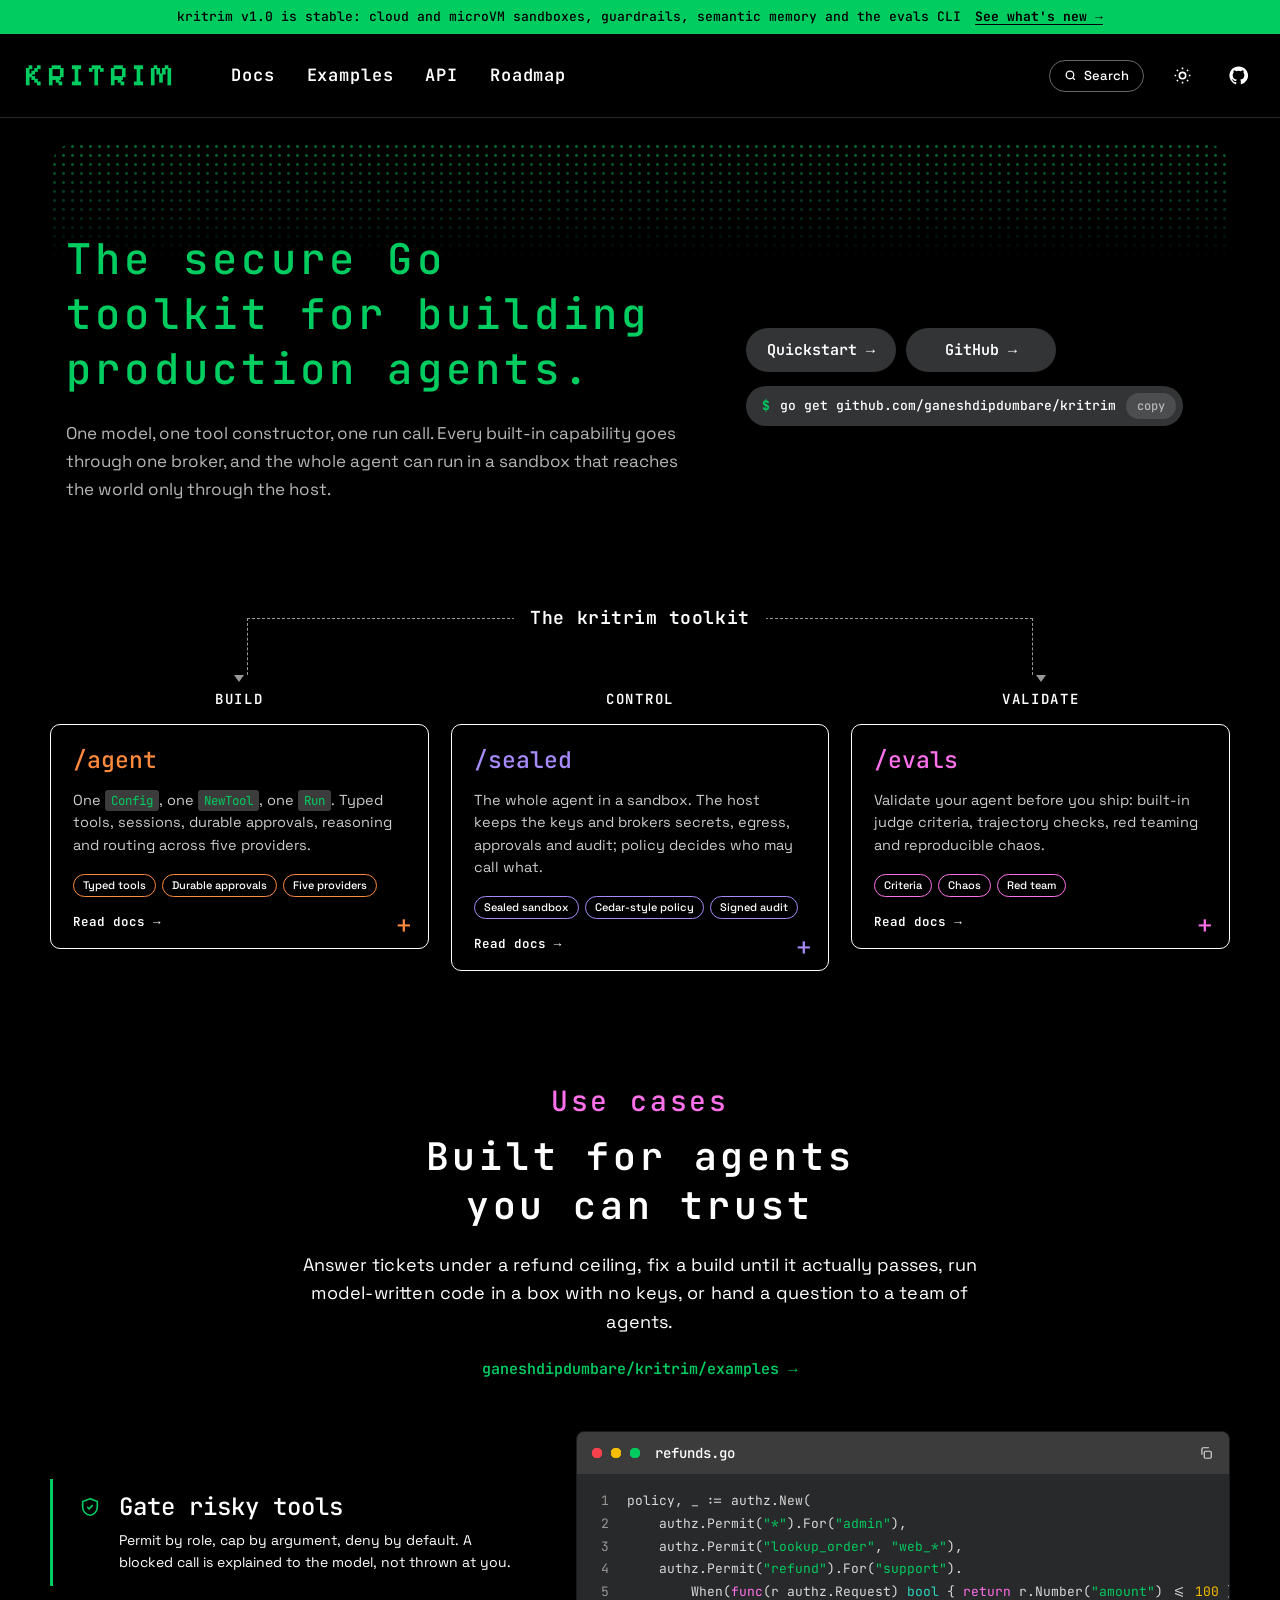
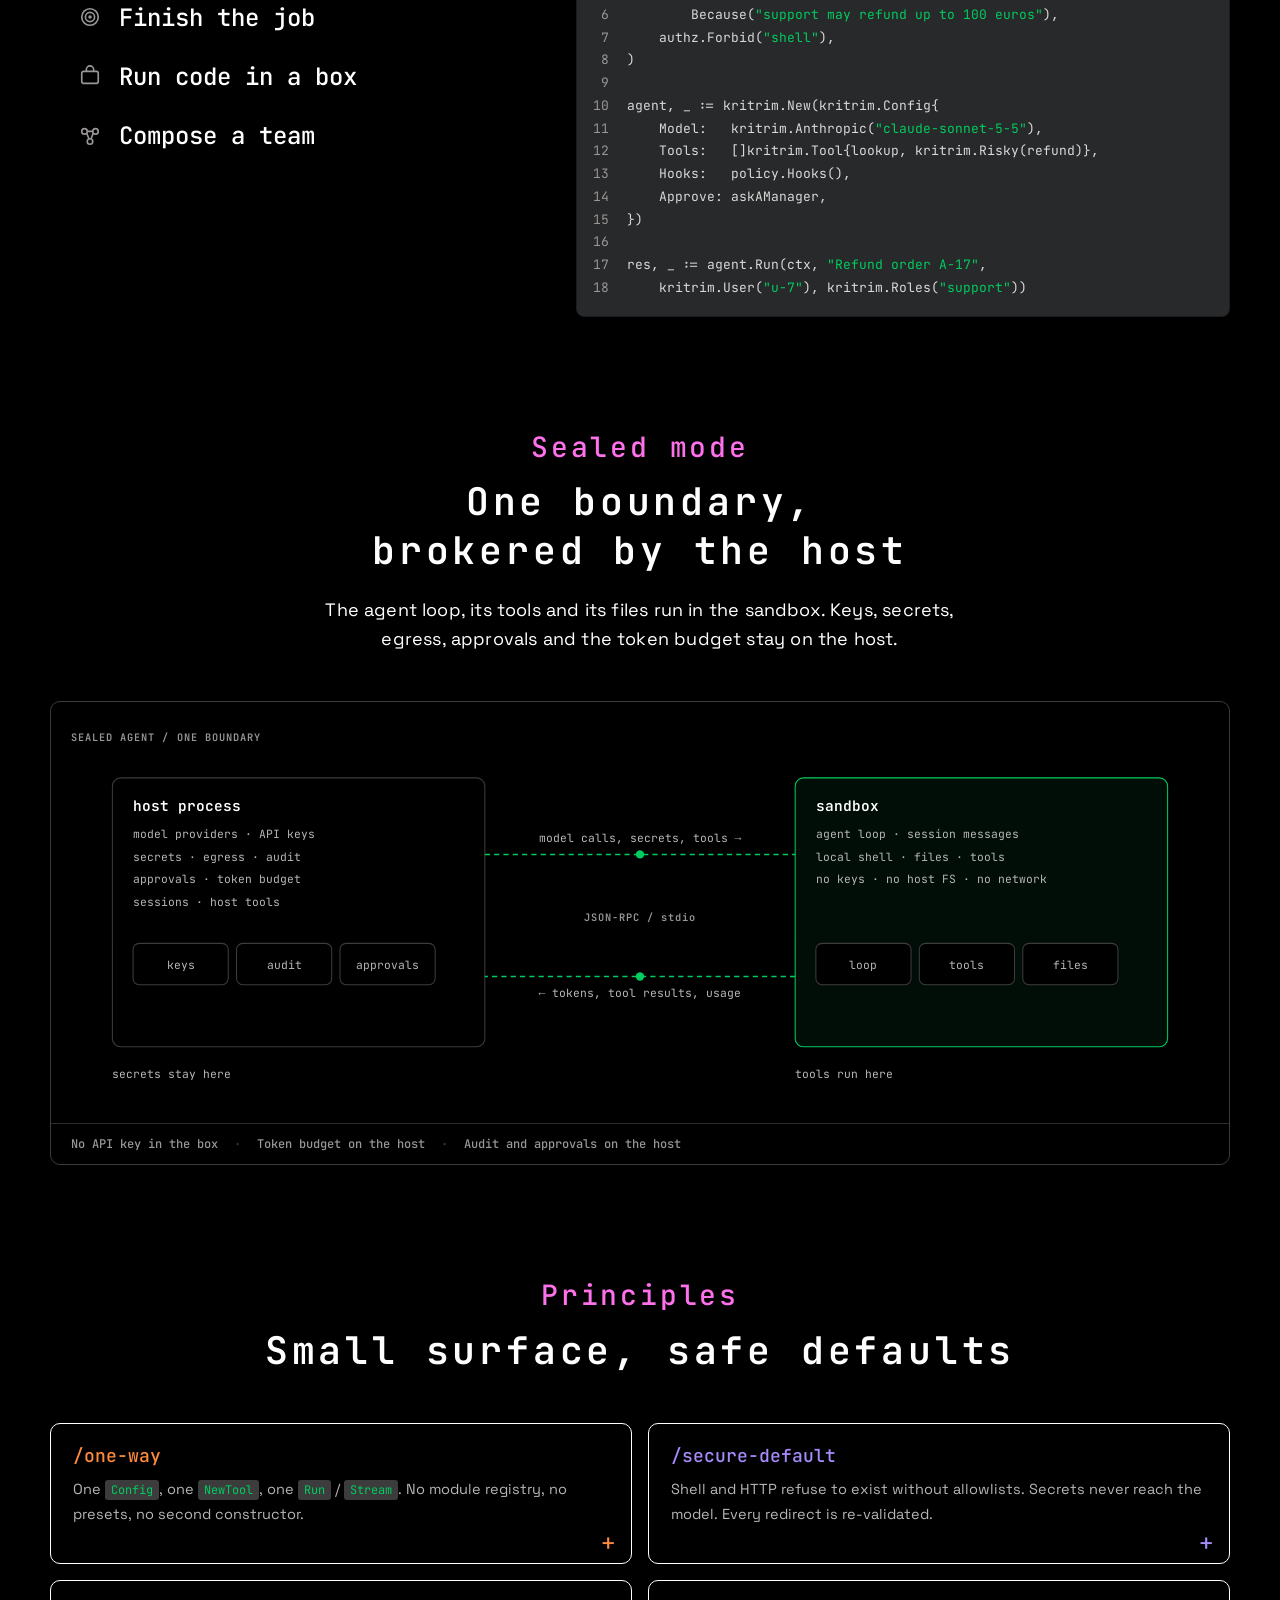
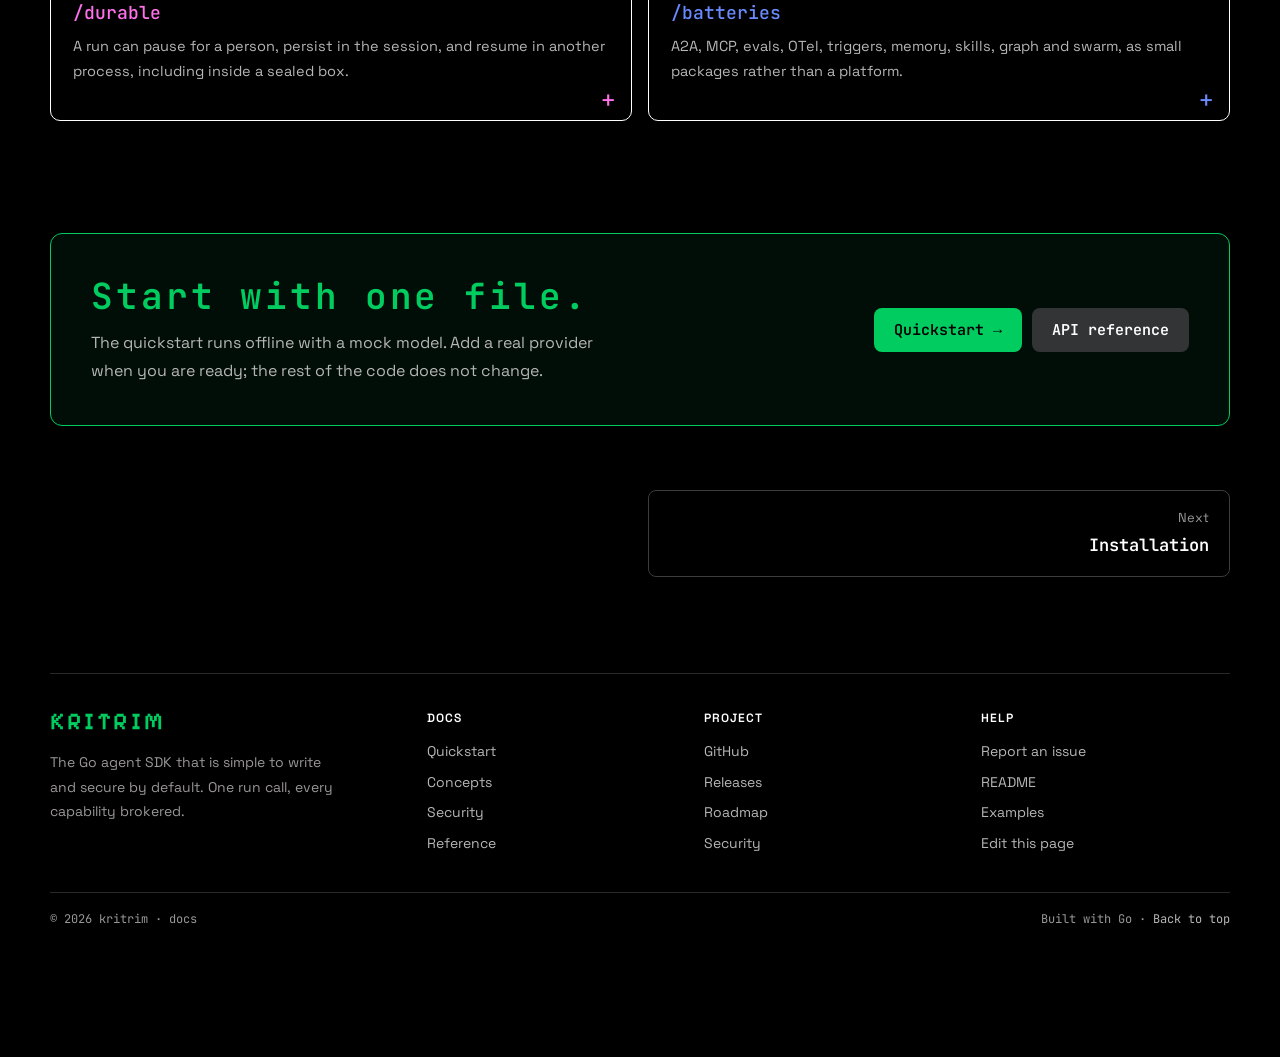
==== commit 61773618: "Release v1.0: freeze the API and ship the remaining open items. Hooks can retry, swap and end; A2A t" ====
--- a/docs/public/index.html
+++ b/docs/public/index.html
@@ -37,7 +37,7 @@
 <body data-page="introduction">
 <a class="skip" href="#main">Skip to content</a>
 
-<div class="banner"><a href="#status">kritrim now ships reasoning controls, Cedar-style authorization and chaos evals <b>See what's new →</b></a></div>
+<div class="banner"><a href="#status">kritrim v1.0 is stable: cloud and microVM sandboxes, guardrails, semantic memory and the evals CLI <b>See what's new →</b></a></div>
 
 <header class="topbar">
   <div class="in">
@@ -69,7 +69,7 @@
 <div class="shell">
 <aside class="side" id="side" aria-label="Documentation">
   <a class="version" href="https://github.com/ganeshdipdumbare/kritrim/blob/main/docs/ROADMAP.md" aria-label="Roadmap and releases">
-    <span class="vname">/kritrim</span><span class="vtag">v0.9.0</span>
+    <span class="vname">/kritrim</span><span class="vtag">v1.0.0</span>
   </a>
   <button class="sidesearch" type="button" data-search aria-label="Search docs">
     <svg viewBox="0 0 24 24" fill="none" stroke="currentColor" stroke-width="2.4" aria-hidden="true"><circle cx="11" cy="11" r="7"/><path d="m20 20-3.5-3.5"/></svg>
@@ -307,10 +307,8 @@
   <section id="installation" class="page">
     <h1>Installation</h1>
     <p class="lede">kritrim needs Go 1.27 or newer and has no third-party dependencies.</p>
-    <div class="code" data-title="terminal"><pre><code class="language-bash">go get github.com/ganeshdipdumbare/kritrim@v0.9.0</code></pre></div>
-    <p>The repository is private. Tell Go and git once:</p>
-    <div class="code" data-title="terminal"><pre><code class="language-bash">go env -w GOPRIVATE=github.com/ganeshdipdumbare/*
-gh auth setup-git        # or use an SSH key</code></pre></div>
+    <div class="code" data-title="terminal"><pre><code class="language-bash">go get github.com/ganeshdipdumbare/kritrim@v1.0.0</code></pre></div>
+    <p>MIT licensed. Release binaries for <code>kritrim</code>, <code>kritrim-evals</code> and <code>kritrim-vmagent</code> are on the <a href="https://github.com/ganeshdipdumbare/kritrim/releases">releases page</a>, with a Sigstore-signed checksum file and build provenance; <a href="https://github.com/ganeshdipdumbare/kritrim/blob/main/SECURITY.md">SECURITY.md</a> shows how to verify them.</p>
     <h2>From a checkout</h2>
     <p>The suite runs offline; the mock model needs no key.</p>
     <div class="code" data-title="terminal"><pre><code class="language-bash">git clone https://github.com/ganeshdipdumbare/kritrim
@@ -321,7 +319,7 @@
     <p>This site is a static build. Regenerate <code>docs/public</code> with:</p>
     <div class="code" data-title="terminal"><pre><code class="language-bash">docs/build.sh
 python3 -m http.server 8080 -d docs/public</code></pre></div>
-    <div class="note"><b>Versioning</b><div><p>While the major version is 0, minor releases may break the API and patch releases only fix bugs. Every change is in <a href="https://github.com/ganeshdipdumbare/kritrim/blob/main/docs/ROADMAP.md">docs/ROADMAP.md</a>.</p></div></div>
+    <div class="note"><b>Versioning</b><div><p>kritrim follows semantic versioning. Within v1 nothing exported is removed or changed, interfaces you implement gain no methods, and stored sessions, audit logs and traces stay readable; <a href="https://github.com/ganeshdipdumbare/kritrim/blob/main/docs/API.md">docs/API.md</a> spells out the promise and CI checks it. Coming from v0.9? Read <a href="https://github.com/ganeshdipdumbare/kritrim/blob/main/docs/MIGRATING.md">docs/MIGRATING.md</a>. Every change is in the <a href="https://github.com/ganeshdipdumbare/kritrim/blob/main/CHANGELOG.md">changelog</a>.</p></div></div>
   </section>
 
   <section id="quickstart" class="page">
@@ -450,6 +448,15 @@
 })</code></pre></div>
     <p><code>Budget</code> sets the thinking-token allowance exactly; the effort levels map to 1024, 4096 and 16384. <code>Include: true</code> streams the thinking back as <code>reasoning</code> events where the provider returns it.</p>
     <div class="note"><b>Thinking tokens are output tokens</b><div><p>They count against <code>MaxOutputTokens</code> and the run's budget. A budget that cannot hold the thinking allowance is refused before the call, rather than capped into a provider error. Anthropic requires its thinking blocks to come back with their signature before it will accept a tool result, so kritrim keeps them on the assistant message and replays them.</p></div></div>
+    <h2>Guardrails</h2>
+    <p>A provider guardrail screens what goes in and what comes out. For Bedrock it runs inside the Converse call; for any model, <code>guard.Bedrock</code> applies the same guardrail with ApplyGuardrail and fails closed.</p>
+    <div class="code" data-title="go"><pre><code class="language-go">model := kritrim.Bedrock("anthropic.claude-sonnet-5-5", kritrim.ModelConfig{
+	Guardrail: &kritrim.Guardrail{ID: "gr-123", Version: "1"},
+})
+
+// Any provider: prompts, replies and (with Tools) tool results.
+hooks, _ := guard.Bedrock(guard.BedrockConfig{ID: "gr-123", Version: "1", Tools: true})</code></pre></div>
+    <p>Other providers refuse <code>ModelConfig.Guardrail</code> at <code>New</code> instead of ignoring it. When any provider's safety system blocks a reply (Bedrock <code>guardrail_intervened</code>, OpenAI <code>content_filter</code>, Anthropic <code>refusal</code>, Gemini <code>SAFETY</code>), the run ends with <code>kritrim.StopGuardrail</code> and that reply's tool calls do not run.</p>
     <h2>Routing and fallback</h2>
     <p><code>Route</code> decides up front, per run. <code>Fallback</code> reacts to a failure. They compose — fallbacks apply to whatever <code>Route</code> chose, and the audit log records the model the run actually used.</p>
     <div class="code" data-title="go"><pre><code class="language-go">a, _ := kritrim.New(kritrim.Config{
@@ -546,7 +553,7 @@
     <p><code>Stream</code> returns an <code>iter.Seq2</code>. Breaking out early cancels the run and cleans up.</p>
     <div class="code" data-title="go"><pre><code class="language-go">for e, err := range a.Stream(ctx, "A haiku about Lisbon") {
 	if err != nil { break }
-	if e.Type == "text" { fmt.Print(e.Text) }
+	if e.Type == kritrim.EventText { fmt.Print(e.Text) }
 }</code></pre></div>
     <div class="table"><table>
       <thead><tr><th>Event</th><th>Fields</th></tr></thead>
@@ -557,10 +564,12 @@
         <tr><td><code>tool_result</code></td><td><code>ToolResult</code></td></tr>
         <tr><td><code>approval</code></td><td><code>Approval</code></td></tr>
         <tr><td><code>step_end</code></td><td><code>Usage</code></td></tr>
+        <tr><td><code>interrupt</code></td><td><code>Interrupts</code> (the run paused for approval)</td></tr>
         <tr><td><code>finish</code></td><td><code>Usage</code></td></tr>
         <tr><td><code>error</code></td><td><code>Err</code></td></tr>
       </tbody>
     </table></div>
+    <p>Every type is a constant (<code>kritrim.EventText</code>, <code>EventToolCall</code>, …, <code>EventInterrupt</code>), and so is every <code>Result.Stop</code>: <code>StopDone</code>, <code>StopMaxSteps</code>, <code>StopInterrupt</code>, <code>StopStopped</code>, <code>StopHook</code>, <code>StopGuardrail</code>.</p>
     <p>Need a callback without the iterator? <code>kritrim.OnEvent(fn)</code> attaches to <code>Run</code>.</p>
   </section>
 
@@ -695,6 +704,7 @@
       <div class="card"><h3>No inherited credentials</h3><p>Shell commands, MCP stdio servers and local boxes start with a minimal environment (<code>PATH</code>, <code>HOME</code>, locale, temp dir). Your API keys never reach them; pass extras with <code>ShellConfig.Env</code> or <code>MCPConfig.Env</code>.</p></div>
       <div class="card"><h3>Symlink-safe files</h3><p>File tools open their root with <code>os.Root</code>: a symlink inside the root cannot read or write outside it.</p></div>
       <div class="card"><h3>Validated arguments</h3><p>Tool arguments are checked against the tool schema before the call, so a model cannot pass types, values or fields the tool did not declare.</p></div>
+      <div class="card"><h3>Guardrails</h3><p>A Bedrock guardrail can screen every call, inside Converse or for any model with <code>guard.Bedrock</code>. A blocked reply ends the run with <code>StopGuardrail</code> and its tool calls never run.</p></div>
       <div class="card"><h3>Audit</h3><p>One hash-chained JSON line per model, tool and approval. With <code>AuditKey</code> the chain is HMAC-signed and a signed head detects truncation.</p></div>
     </div>
     <h2>Limits</h2>
@@ -713,6 +723,21 @@
 	Hooks: kritrim.Chain(deny, guard.PII("email", "credit_card"), trace.OTel(otelCfg)),
 })</code></pre></div>
     <p><code>kritrim.Chain</code> combines any number of hook sets. They run in the order given; a Before hook that errors or denies stops the chain.</p>
+    <h2>Hooks that steer</h2>
+    <p>A hook can ask for another answer, reroute a tool call, or end the run, without forking the loop:</p>
+    <div class="code" data-title="go"><pre><code class="language-go">Hooks: kritrim.Hooks{
+	AfterModel: func(ctx context.Context, e *kritrim.ModelEvent) {
+		if strings.Contains(e.Response.Text, "TODO") { e.Retry = true } // capped by Retry.Max
+	},
+	BeforeTool: func(ctx context.Context, e *kritrim.ToolEvent) error {
+		if e.Call.Name == "web_search" { e.Swap = "internal_search" }
+		return nil
+	},
+	AfterTool: func(ctx context.Context, e *kritrim.ToolEvent) {
+		if e.Result.IsError { e.End = "tool failed" } // Result.Stop == StopHook
+	},
+}</code></pre></div>
+    <p>A swapped call goes through approval, argument validation and <code>BeforeTool</code> again, so a swap cannot skip a check, and it cannot swap a second time.</p>
     <div class="note warn"><b>Trust boundary</b><div><p>The broker governs built-in tools. Your own Go tools are code you compiled into the binary. Put untrusted work in a sandbox.</p></div></div>
   </section>
 
@@ -761,7 +786,7 @@
 
   <section id="sandboxes" class="page">
     <h1>Sandboxes</h1>
-    <p class="lede">Run shell and file tools in Docker, on a remote host over SSH, or locally for development.</p>
+    <p class="lede">Run shell and file tools in Docker, a cloud sandbox, a Firecracker microVM, on a remote host over SSH, or locally for development.</p>
     <div class="code" data-title="go"><pre><code class="language-go">a, _ := kritrim.New(kritrim.Config{
 	Model: model,
 	Tools: []kritrim.Tool{
@@ -799,8 +824,25 @@
 	IdentityFile: "~/.ssh/agent_key",
 })</code></pre></div>
     <p>Host-key checking is enforced by default; extra SSH options are filtered to block directives that run local commands.</p>
-    <h2>Third-party providers</h2>
-    <p>Implement <code>Sandbox</code>, <code>Machine</code> and <code>Process</code>. Docker, Local and SSH are in the repository; every adapter must pass <code>sandbox/sandboxtest</code>.</p>
+    <h2>Cloud and microVM sandboxes</h2>
+    <div class="code" data-title="go"><pre><code class="language-go">box, _ := e2b.New(e2b.Config{})                   // E2B_API_KEY
+box, _ := tensorlake.New(tensorlake.Config{})     // TENSORLAKE_API_KEY
+box, _ := daytona.New(daytona.Config{})           // DAYTONA_API_KEY
+box, _ := microsandbox.New(microsandbox.Config{}) // the msb CLI
+box, _ := firecracker.New(firecracker.Config{Kernel: "vmlinux", RootFS: "rootfs.ext4"})</code></pre></div>
+    <div class="table"><table>
+      <thead><tr><th>Adapter</th><th>Tools in a sandbox</th><th>Sealed agent</th><th>Network</th></tr></thead>
+      <tbody>
+        <tr><td><code>sandbox/e2b</code></td><td>yes</td><td>yes</td><td>off by default</td></tr>
+        <tr><td><code>sandbox/tensorlake</code></td><td>yes</td><td>yes</td><td>off by default</td></tr>
+        <tr><td><code>sandbox/microsandbox</code></td><td>yes</td><td>yes</td><td><code>--no-net</code> by default</td></tr>
+        <tr><td><code>sandbox/firecracker</code></td><td>yes</td><td>yes</td><td>no NIC unless a TAP device is set</td></tr>
+        <tr><td><code>sandbox/daytona</code></td><td>yes</td><td>no (no process stdio)</td><td>blocked by default</td></tr>
+      </tbody>
+    </table></div>
+    <p>API keys stay on the host. Firecracker needs Linux with KVM and a root filesystem that contains the guest agent (<code>kritrim vmagent build</code>). Each adapter passes <code>sandbox/sandboxtest</code> against a fake of its provider's protocol, and runs it live when credentials are set.</p>
+    <h2>Your own adapter</h2>
+    <p>Implement <code>Sandbox</code>, <code>Machine</code> and <code>Process</code> and pass <code>sandbox/sandboxtest</code>. <code>Start</code>'s context bounds starting the process only; the process runs until it exits or is killed. A provider without process stdio returns <code>errors.ErrUnsupported</code> from <code>Start</code> and tests with <code>Options{NoStart: true}</code>.</p>
   </section>
 
   <section id="sealed" class="page">
@@ -883,11 +925,18 @@
 	PushURL: "https://app.example.com/a2a/events", PushToken: "shared",
 })
 res, _ := c.Run(ctx, "ticket 42")
-tool := c.AsTool("triage", "Routes a ticket")</code></pre></div>
+tool := c.AsTool("triage", "Routes a ticket")
+
+// Files: images reach the model, text files are inlined.
+res, _ = c.Run(ctx, "summarize", a2a.Files(a2a.File{Name: "notes.md", MimeType: "text/markdown", Bytes: notes}))
+
+// A remote agent as a graph node.
+g, _ := multiagent.Sequence(multiagent.Step{Name: "triage", Node: c.Node()})</code></pre></div>
     <h2>What is implemented</h2>
     <ul>
       <li>Agent card, <code>message/send</code>, <code>message/stream</code>, <code>tasks/get</code>, <code>tasks/cancel</code>.</li>
-      <li>Per-context agents with an LRU, text and data parts, and interrupt → <code>input-required</code> → resume.</li>
+      <li>Per-context agents with an LRU, text, data and file parts, and interrupt → <code>input-required</code> → resume.</li>
+      <li>File parts: images go to the model, text files are inlined in the prompt, other types are refused. A file URI is fetched only from a host in <code>ServerConfig.FileHosts</code>, checked at dial time, without redirects, within <code>MaxFileBytes</code>.</li>
       <li>Push notifications with a token, and <code>tasks/pushNotificationConfig/{set,get,list,delete}</code>. Push URLs must be public http(s) (checked at set time and at dial time), redirects are not followed, and header values are sent as given: <code>secret://</code> is never resolved on the server.</li>
       <li>Bearer auth (constant-time; an empty token is refused) and OAuth client credentials.</li>
       <li>Per-caller isolation: with <code>a2a.Tokens(map[token]principal)</code> (or any <code>Auth</code> that implements <code>Principal</code>), each task, context, conversation and push config belongs to the caller that created it. Other callers get "task not found". With a single <code>Bearer</code> token, all callers share one principal.</li>
@@ -927,14 +976,26 @@
 		s.AsTool("content_team", "Researches and drafts a post"),
 	},
 })</code></pre></div>
-    <p>Workflows are plain Go; there is no extra primitive.</p>
+    <h2>Presets</h2>
+    <p>Two shapes come up often enough to have a constructor. Both build an ordinary graph you can extend, cap or hand over with <code>AsTool</code>.</p>
+    <div class="code" data-title="go"><pre><code class="language-go">pipeline, _ := multiagent.Sequence(
+	multiagent.Step{Name: "draft", Node: multiagent.AgentNode(writer)},
+	multiagent.Step{Name: "review", Node: multiagent.AgentNode(reviewer)},
+)
+router, _ := multiagent.Router(classify, map[string]multiagent.Node{
+	"billing": multiagent.AgentNode(billing),
+	"tech":    remote.Node(), // an A2A agent
+})</code></pre></div>
+    <p>A router whose classifier names an unknown route fails the run instead of guessing. Anything else is plain Go; there is no extra workflow primitive.</p>
   </section>
 
   <section id="triggers" class="page">
     <h1>Triggers</h1>
     <p class="lede">Run an agent on a schedule or from a signed webhook.</p>
     <div class="code" data-title="go"><pre><code class="language-go">sched, _ := trigger.NewScheduler(agent,
-	trigger.Schedule{Every: time.Hour, Thread: "daily", Prompt: "summarize yesterday"})
+	trigger.Schedule{Name: "digest", Cron: "0 9 * * mon-fri", Location: berlin, Thread: "daily", Prompt: "summarize yesterday"},
+	trigger.Schedule{Name: "poll", Every: 10 * time.Minute, Thread: "poll", Prompt: "check the queue"})
+sched.SetStore(store) // shared by every instance: each tick runs once
 sched.Start(ctx)
 defer sched.Close()
 
@@ -949,7 +1010,8 @@
 req.Header.Set(trigger.TimestampHeader, strconv.FormatInt(ts.Unix(), 10))
 req.Header.Set(trigger.IdempotencyHeader, "evt-123")
 req.Header.Set(trigger.SignatureHeader, trigger.Sign(secret, ts, "evt-123", body))</code></pre></div>
-    <p>The HMAC-SHA256 signature covers a versioned, length-prefixed encoding of the timestamp, the idempotency key and the body. Requests outside <code>Tolerance</code> (default 5 minutes) are refused, so a captured request cannot be replayed later or under a new key. Each delivery runs once: duplicates, including concurrent ones, get the first result, and a delivery without a key is identified by its signature. Reusing a key for a different body returns 409. Deliveries are remembered for <code>DedupeTTL</code>; when <code>MaxEntries</code> is full of unexpired ones the webhook answers 503 with <code>Retry-After</code> rather than forgetting any. Errors are logged, not returned. A schedule skips a tick when its previous run is still going.</p>
+    <p>The HMAC-SHA256 signature covers a versioned, length-prefixed encoding of the timestamp, the idempotency key and the body. Requests outside <code>Tolerance</code> (default 5 minutes) are refused, so a captured request cannot be replayed later or under a new key. Each delivery runs once: duplicates, including concurrent ones, get the first result, and a delivery without a key is identified by its signature. Reusing a key for a different body returns 409. Deliveries are remembered for <code>DedupeTTL</code> in a <code>DedupeStore</code>: <code>trigger.MemoryDedupe(n)</code> for one process (when full of unexpired deliveries it answers 503 with <code>Retry-After</code> rather than forgetting any), or <code>trigger.SQLDedupe(db, cfg)</code> on Postgres, SQLite or MySQL when several instances serve the webhook. Errors are logged, not returned.</p>
+    <p>Schedules take a five-field cron expression or a descriptor such as <code>@daily</code>, read in <code>Location</code>, or an <code>Every</code> interval aligned to the epoch so instances agree on when a tick is due. Names (default: the thread) must be unique. A schedule skips a tick when its previous run is still going.</p>
   </section>
 
   <section id="evals" class="page">
@@ -977,12 +1039,19 @@
         <tr><td>Evaluators</td><td>exact, contains, regex, JSON fields, tool trajectory, tool parameters, no-error, steps, tokens, duration, LLM judge, built-in criteria</td></tr>
         <tr><td>Chaos</td><td><code>Chaos</code> fails tools on purpose; <code>Resilient</code>, <code>FailedTools</code></td></tr>
         <tr><td>Detectors</td><td>run error, empty output, max steps, pending approval, tool error, rejected approval, repeated call</td></tr>
-        <tr><td>Red team</td><td><code>RunRedTeam</code>: injection, exfiltration, destructive tools</td></tr>
+        <tr><td>Red team</td><td><code>RunRedTeam</code>: direct and indirect injection, exfiltration, secret placeholders, approval bypass, destructive tools</td></tr>
+        <tr><td>Recorded traffic</td><td><code>FromTrace</code> rebuilds runs from <code>trace.JSON</code>; <code>Experiment.Score</code> grades them</td></tr>
         <tr><td>Simulation</td><td><code>GenerateCases</code>, <code>Simulate</code> a model-played user, <code>SimulatedTools</code></td></tr>
       </tbody>
     </table></div>
-    <div class="code" data-title="terminal"><pre><code class="language-bash">go run ./cmd/kritrim-evals report report.json
-go run ./cmd/kritrim-evals diagnose report.json</code></pre></div>
+    <h2>The CLI</h2>
+    <p><code>kritrim-evals</code> runs a suite without Go glue code. <code>run</code> starts your agent program once per case with the input on stdin; the program prints the answer, or a <code>kritrim.Result</code> as JSON to keep tool calls for trajectory checks.</p>
+    <div class="code" data-title="terminal"><pre><code class="language-bash">kritrim-evals generate -model anthropic:claude-sonnet-5-5 -context agent.md -n 10 > cases.jsonl
+kritrim-evals run -cases cases.jsonl -contains -detect -o report.json -- go run ./myagent
+kritrim-evals traces -judge faithful,achieved -judge-model openai:gpt-4.1 trace.jsonl
+kritrim-evals report report.json
+kritrim-evals diagnose report.json</code></pre></div>
+    <p>Every command exits 1 when a case fails, so it gates CI as it is. <code>traces</code> scores production traffic recorded with <code>trace.JSON(w, trace.Content())</code>.</p>
     <h2>Built-in criteria</h2>
     <p>Writing a good rubric is most of the work of an LLM judge. <code>evals.Judge</code> takes one of twelve ready-made ones:</p>
     <div class="code" data-title="go"><pre><code class="language-go">Evaluators: []evals.Evaluator{
@@ -1032,6 +1101,10 @@
 	Tools: memory.Tools(store),                 // remember, recall
 	Hooks: memory.Inject(store, 5),             // recall into the system prompt
 })</code></pre></div>
+    <p>Recall is lexical by default. <code>memory.NewSemantic</code> adds embedding search to any store, ranking by meaning blended with the keyword score:</p>
+    <div class="code" data-title="go"><pre><code class="language-go">store, _ := memory.NewSemantic(base, memory.OpenAIEmbedder("text-embedding-3-small"),
+	memory.SemanticConfig{Dir: ".agent/memory"}) // vectors survive a restart</code></pre></div>
+    <p>Embedders: <code>OpenAIEmbedder</code> (and any compatible API), <code>OllamaEmbedder</code>, <code>GeminiEmbedder</code>, <code>BedrockEmbedder</code>. No vector database; what you remember is sent to the embedding provider.</p>
     <h2>Skills</h2>
     <div class="code" data-title="go"><pre><code class="language-go">sk, _ := skills.Load("./skills")
 a, _ := kritrim.New(kritrim.Config{
@@ -1090,7 +1163,7 @@
 		Service:  "support-agent",
 	}),
 })</code></pre></div>
-    <p><code>trace.OTel</code> sends OTLP/HTTP traces, metrics and logs. <code>trace.OTLP</code> is traces only; <code>trace.JSON(w)</code> writes one line per event.</p>
+    <p><code>trace.OTel</code> sends OTLP/HTTP traces, metrics and logs. <code>trace.OTLP</code> is traces only; <code>trace.JSON(w)</code> writes one line per event with its run id and no conversation text. <code>trace.JSON(w, trace.Content())</code> adds prompts, replies, tool arguments and results, which makes the trace scorable offline and as sensitive as the conversation.</p>
     <div class="table"><table>
       <thead><tr><th>Metric</th><th>Attributes</th></tr></thead>
       <tbody>
@@ -1125,6 +1198,8 @@
         <tr><td><code>kritrim.KeepWindow / Summarize / SummarizeWith</code></td><td>context strategies</td></tr>
         <tr><td><code>kritrim.EstimateTokens(msgs)</code></td><td>the estimate the budget uses</td></tr>
         <tr><td><code>kritrim.WebFetch / Todos / Python</code></td><td>read a page as text, keep a plan, run sandboxed Python</td></tr>
+        <tr><td><code>kritrim.Event* / Stop*</code></td><td>event types and stop reasons</td></tr>
+        <tr><td><code>kritrim.Guardrail</code></td><td>a Bedrock guardrail on <code>ModelConfig</code></td></tr>
       </tbody>
     </table></div>
     <h2>Config</h2>
@@ -1159,22 +1234,23 @@
     <div class="table"><table>
       <thead><tr><th>Import</th><th>What it adds</th></tr></thead>
       <tbody>
-        <tr><td><code>.../a2a</code></td><td>A2A client, server, tasks, push, OAuth</td></tr>
+        <tr><td><code>.../a2a</code></td><td>A2A client, server, tasks, push, OAuth, file parts, graph nodes</td></tr>
         <tr><td><code>.../authz</code></td><td>Cedar-style tool authorization per caller and argument</td></tr>
         <tr><td><code>.../evals</code></td><td>experiments, evaluators, criteria, chaos, detectors, red team, simulation</td></tr>
         <tr><td><code>.../mcp</code> (core config)</td><td>stdio and Streamable HTTP MCP</td></tr>
-        <tr><td><code>.../multiagent</code></td><td>graph and swarm, each usable as a tool</td></tr>
-        <tr><td><code>.../trigger</code></td><td>scheduler and signed webhooks</td></tr>
-        <tr><td><code>.../memory</code>, <code>.../skills</code>, <code>.../plugin</code></td><td>long-term memory, skills, inject/steer/offload, goal loop</td></tr>
-        <tr><td><code>.../guard</code>, <code>.../trace</code></td><td>PII and prompt policy, JSON/OTLP/OTel</td></tr>
-        <tr><td><code>.../sandbox/ssh</code></td><td>remote sandbox</td></tr>
+        <tr><td><code>.../multiagent</code></td><td>graph, swarm, Sequence and Router presets, each usable as a tool</td></tr>
+        <tr><td><code>.../trigger</code></td><td>cron and interval schedules, signed webhooks, shared dedupe stores</td></tr>
+        <tr><td><code>.../memory</code>, <code>.../skills</code>, <code>.../plugin</code></td><td>lexical and semantic memory, skills, inject/steer/offload, goal loop</td></tr>
+        <tr><td><code>.../guard</code>, <code>.../trace</code></td><td>PII, prompt policy and Bedrock guardrails; JSON/OTLP/OTel</td></tr>
+        <tr><td><code>.../sandbox/ssh</code>, <code>/e2b</code>, <code>/tensorlake</code>, <code>/daytona</code>, <code>/microsandbox</code>, <code>/firecracker</code></td><td>remote, cloud and microVM sandboxes</td></tr>
+        <tr><td><code>.../sandbox/sandboxtest</code></td><td>the conformance suite for your own adapter</td></tr>
       </tbody>
     </table></div>
   </section>
 
   <section id="status" class="page">
     <h1>Status and roadmap</h1>
-    <p class="lede">What is shipped, what is planned, and what is deliberately out.</p>
+    <p class="lede">v1.0 is stable. What shipped, and what is deliberately out.</p>
     <div class="table"><table>
       <thead><tr><th>Area</th><th>Status</th></tr></thead>
       <tbody>
@@ -1189,9 +1265,11 @@
         <tr><td>Reasoning controls, per-run routing, context strategies, signed sessions</td><td>shipped</td></tr>
         <tr><td>Cedar-style authorization, goal loop, graph/swarm as tools</td><td>shipped</td></tr>
         <tr><td>Web fetch, todos and sandboxed python tools; eval criteria and chaos testing</td><td>shipped</td></tr>
-        <tr><td>Cloud sandbox adapters (E2B, microsandbox, Firecracker, Tensorlake)</td><td>planned</td></tr>
-        <tr><td>A2A file parts, provider guardrails, embedding-backed memory search</td><td>planned</td></tr>
-        <tr><td>Evals CLI run/generate, remote traces</td><td>planned</td></tr>
+        <tr><td>Sandbox adapters: E2B, Tensorlake, Daytona, microsandbox, Firecracker</td><td>shipped in v1.0</td></tr>
+        <tr><td>A2A file parts, provider guardrails, embedding-backed memory search</td><td>shipped in v1.0</td></tr>
+        <tr><td>Hooks that retry, swap and end; cron schedules; shared dedupe stores</td><td>shipped in v1.0</td></tr>
+        <tr><td>Evals CLI generate/run/traces, recorded-trace scoring</td><td>shipped in v1.0</td></tr>
+        <tr><td>Stable API, signed releases, migration guide, benchmarks</td><td>shipped in v1.0</td></tr>
         <tr><td>Voice/bidi, workflow primitive, deploy guides, declarative config</td><td>out of scope</td></tr>
       </tbody>
     </table></div>
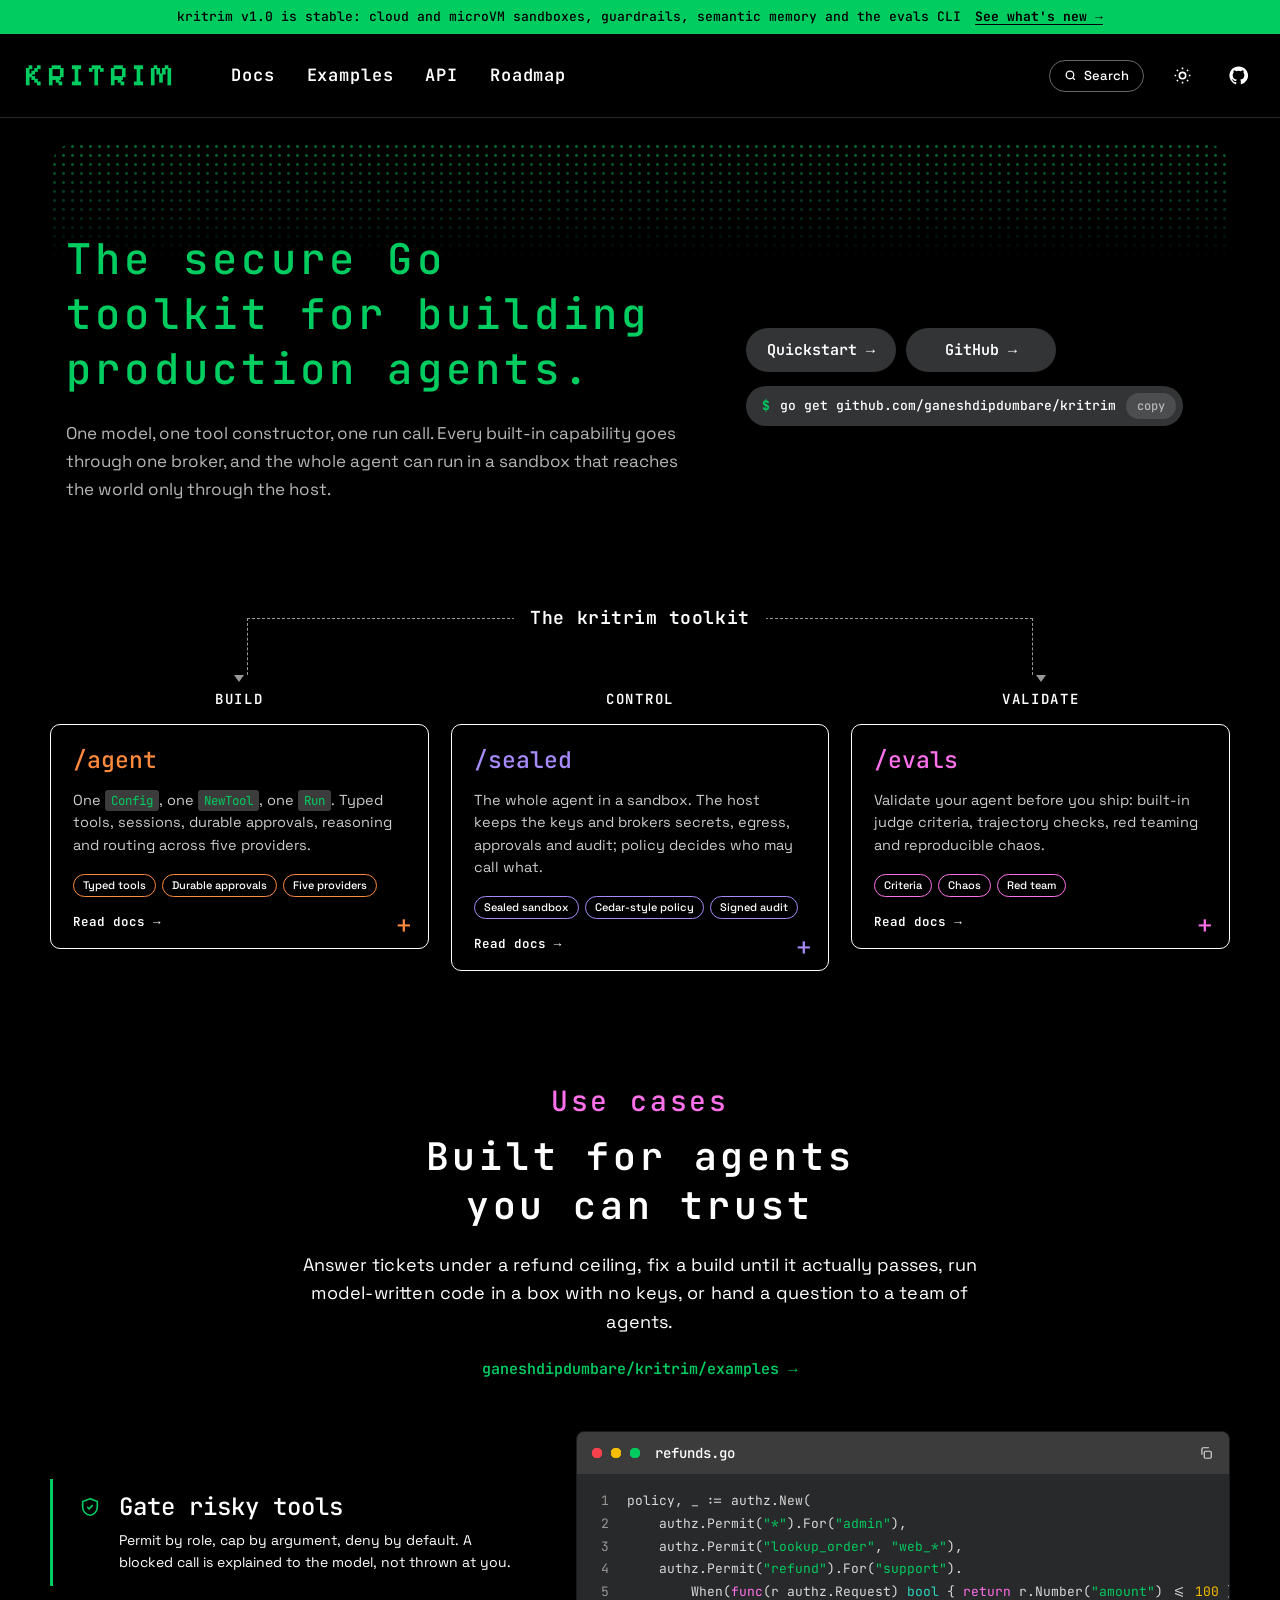
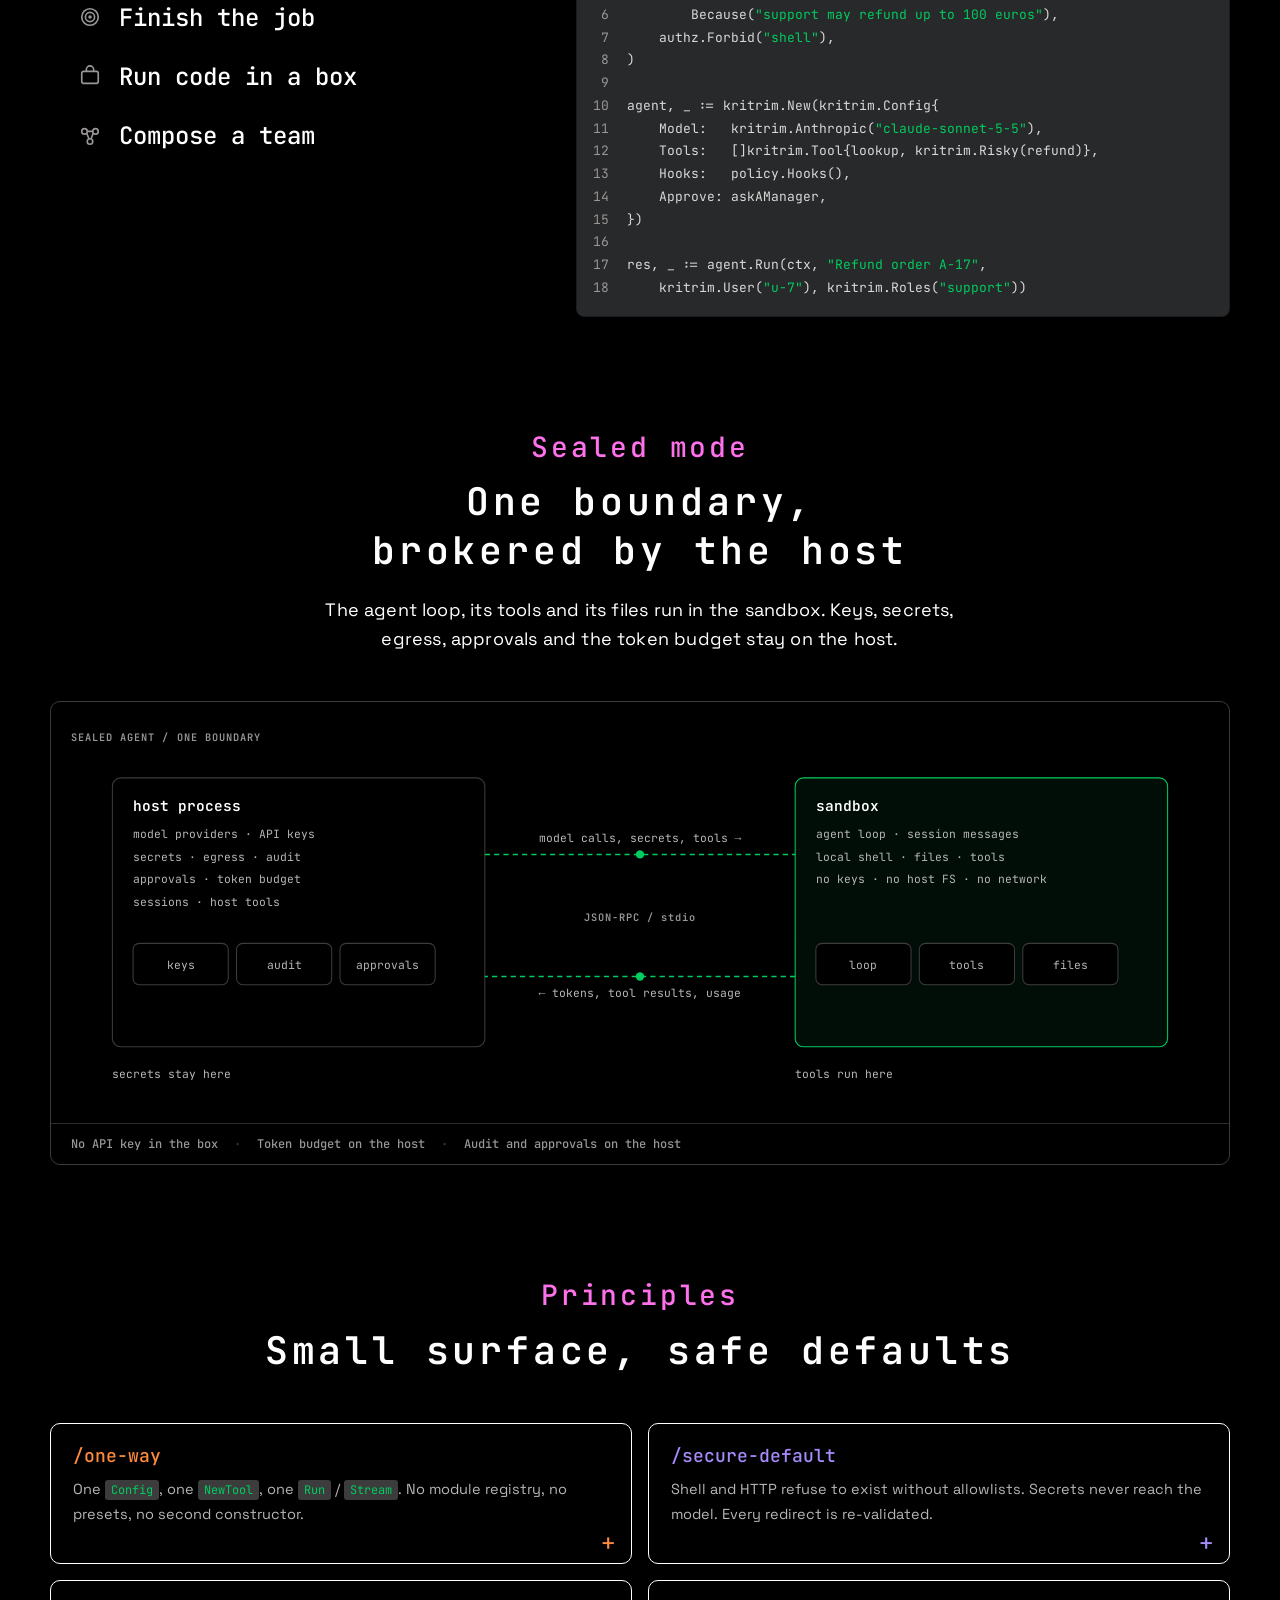
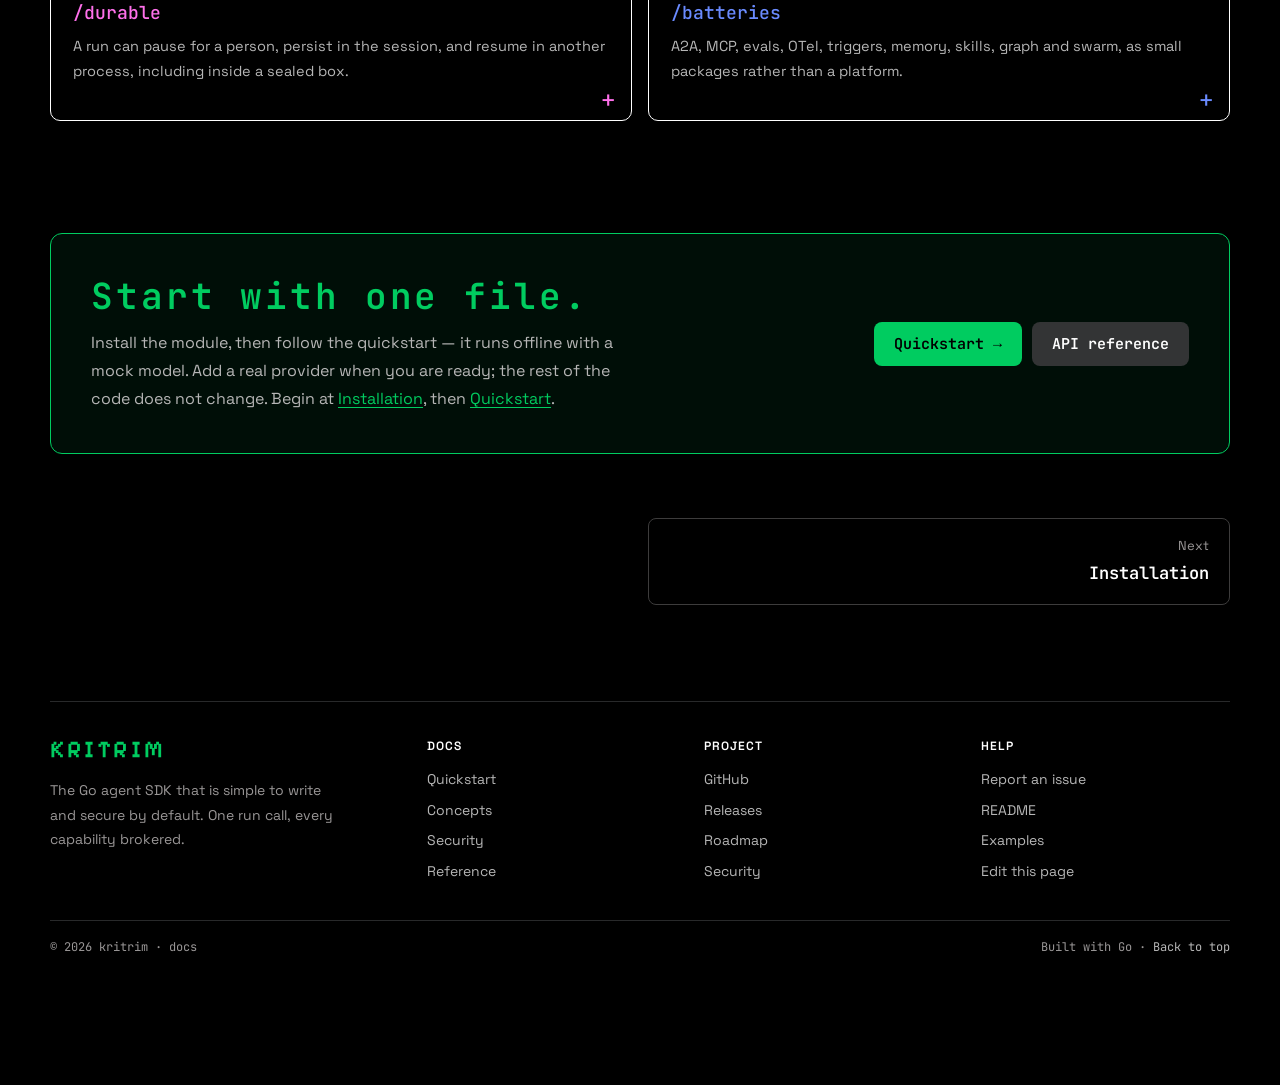
==== commit 1104ad03: "Rewrite the docs as step-by-step end-user guides. Every page now leads with a destination, explains " ====
--- a/docs/public/index.html
+++ b/docs/public/index.html
@@ -26,12 +26,12 @@
 <link rel="icon" href="assets/img/icon-512.png" sizes="512x512" type="image/png">
 <link rel="apple-touch-icon" href="assets/img/icon-180.png">
 <link rel="manifest" href="site.webmanifest">
-<link rel="stylesheet" href="assets/fonts/fonts.css?v=3583113067">
+<link rel="stylesheet" href="assets/fonts/fonts.css?v=3125181418">
 <link rel="preload" href="assets/fonts/jetbrains-mono-600-normal-latin.woff2" as="font" type="font/woff2" crossorigin>
 <link rel="preload" href="assets/fonts/space-grotesk-400-normal-latin.woff2" as="font" type="font/woff2" crossorigin>
 <link rel="preload" href="assets/fonts/pixelify-sans-600-normal-latin.woff2" as="font" type="font/woff2" crossorigin>
-<link rel="stylesheet" href="assets/site.css?v=3583113067">
-<link rel="stylesheet" href="assets/brand.css?v=3583113067">
+<link rel="stylesheet" href="assets/site.css?v=3125181418">
+<link rel="stylesheet" href="assets/brand.css?v=3125181418">
 <script>(function(){try{var q=new URLSearchParams(location.search).get("theme");if(q==="light"||q==="dark")document.documentElement.dataset.theme=q;var t=localStorage.getItem("kritrim-theme");if(!q&&t)document.documentElement.dataset.theme=t;}catch(e){}})();</script>
 </head>
 <body data-page="introduction">
@@ -298,7 +298,7 @@
     <div class="cta-band reveal">
       <div>
         <h2>Start with one file.</h2>
-        <p>The quickstart runs offline with a mock model. Add a real provider when you are ready; the rest of the code does not change.</p>
+        <p>Install the module, then follow the quickstart — it runs offline with a mock model. Add a real provider when you are ready; the rest of the code does not change. Begin at <a href="#installation">Installation</a>, then <a href="#quickstart">Quickstart</a>.</p>
       </div>
       <div class="hero-actions"><a class="btn primary" href="#quickstart">Quickstart →</a><a class="btn" href="#reference-api">API reference</a></div>
     </div>
@@ -306,27 +306,64 @@
 
   <section id="installation" class="page">
     <h1>Installation</h1>
-    <p class="lede">kritrim needs Go 1.27 or newer and has no third-party dependencies.</p>
+    <p class="lede">Add kritrim to a Go module, confirm the toolchain, then move on to the quickstart. There are no third-party dependencies to vendor.</p>
+
+    <h2>1. Check Go</h2>
+    <p>kritrim needs <b>Go 1.27 or newer</b>. On build servers, prefer 1.27.4 or later for the <code>net/http</code> fix GO-2026-6859.</p>
+    <div class="code" data-title="terminal"><pre><code class="language-bash">go version</code></pre></div>
+
+    <h2>2. Add the module</h2>
+    <p>From any module that will import kritrim:</p>
     <div class="code" data-title="terminal"><pre><code class="language-bash">go get github.com/ganeshdipdumbare/kritrim@v1.0.0</code></pre></div>
-    <p>MIT licensed. Release binaries for <code>kritrim</code>, <code>kritrim-evals</code> and <code>kritrim-vmagent</code> are on the <a href="https://github.com/ganeshdipdumbare/kritrim/releases">releases page</a>, with a Sigstore-signed checksum file and build provenance; <a href="https://github.com/ganeshdipdumbare/kritrim/blob/main/SECURITY.md">SECURITY.md</a> shows how to verify them.</p>
-    <h2>From a checkout</h2>
-    <p>The suite runs offline; the mock model needs no key.</p>
+    <p>That pulls the stable v1 API. MIT licensed; see <a href="https://github.com/ganeshdipdumbare/kritrim/blob/main/LICENSE">LICENSE</a>.</p>
+
+    <h2>3. Optional CLI binaries</h2>
+    <p>Release builds of <code>kritrim</code>, <code>kritrim-evals</code> and <code>kritrim-vmagent</code> ship on the <a href="https://github.com/ganeshdipdumbare/kritrim/releases">releases page</a> with a Sigstore-signed <code>SHA256SUMS</code> and build provenance. <a href="https://github.com/ganeshdipdumbare/kritrim/blob/main/SECURITY.md">SECURITY.md</a> shows how to verify them. You only need these for evals CLI work or Firecracker guest images — not for importing the SDK.</p>
+
+    <h2>Try it offline from a checkout</h2>
+    <p>Every example in the repository compiles against the mock model, so you can clone and run without an API key:</p>
     <div class="code" data-title="terminal"><pre><code class="language-bash">git clone https://github.com/ganeshdipdumbare/kritrim
 cd kritrim
 go test ./...
 go run ./examples/quickstart</code></pre></div>
-    <h2>Docs</h2>
-    <p>This site is a static build. Regenerate <code>docs/public</code> with:</p>
-    <div class="code" data-title="terminal"><pre><code class="language-bash">docs/build.sh
-python3 -m http.server 8080 -d docs/public</code></pre></div>
-    <div class="note"><b>Versioning</b><div><p>kritrim follows semantic versioning. Within v1 nothing exported is removed or changed, interfaces you implement gain no methods, and stored sessions, audit logs and traces stay readable; <a href="https://github.com/ganeshdipdumbare/kritrim/blob/main/docs/API.md">docs/API.md</a> spells out the promise and CI checks it. Coming from v0.9? Read <a href="https://github.com/ganeshdipdumbare/kritrim/blob/main/docs/MIGRATING.md">docs/MIGRATING.md</a>. Every change is in the <a href="https://github.com/ganeshdipdumbare/kritrim/blob/main/CHANGELOG.md">changelog</a>.</p></div></div>
+    <p>You should see a short hello from the mock model printed to the terminal.</p>
+
+    <div class="note"><b>Versioning</b><div><p>Within v1 nothing exported is removed or changed, interfaces you implement gain no methods, and stored sessions, audit logs and traces stay readable. <a href="https://github.com/ganeshdipdumbare/kritrim/blob/main/docs/API.md">docs/API.md</a> spells out the promise; CI checks it. Coming from v0.9? Read <a href="https://github.com/ganeshdipdumbare/kritrim/blob/main/docs/MIGRATING.md">docs/MIGRATING.md</a>. Every change is in the <a href="https://github.com/ganeshdipdumbare/kritrim/blob/main/CHANGELOG.md">changelog</a>.</p></div></div>
+
+    <div class="next-steps"><b>Next steps</b>
+      <ul>
+        <li><a href="#quickstart">Quickstart</a> — install is done; build a first running agent.</li>
+        <li><a href="#concepts">Concepts</a> — the words these docs use (agent, run, tool, sealed…).</li>
+      </ul>
+    </div>
   </section>
 
   <section id="quickstart" class="page">
     <h1>Quickstart</h1>
-    <p class="lede">From an empty folder to an agent with a typed tool, a stream and a saved conversation.</p>
-    <h2>Hello</h2>
-    <div class="code" data-title="go"><pre><code class="language-go">package main
+    <p class="lede">This guide takes you to a first running agent: create a module, pick a model provider, run a prompt, then give the agent a typed tool. Streaming and saved conversations come after. Everything beyond that has its own guide, linked at the end.</p>
+
+    <h2>1. Create a module</h2>
+    <p>Start from an empty folder (or use the repo’s <code>examples/quickstart</code> if you cloned it):</p>
+    <div class="code" data-title="terminal"><pre><code class="language-bash">mkdir hello-agent &amp;&amp; cd hello-agent
+go mod init example.com/hello-agent
+go get github.com/ganeshdipdumbare/kritrim@v1.0.0</code></pre></div>
+
+    <h2>2. Pick a model provider</h2>
+    <p>The model is one value you hand to <code>kritrim.New</code>. The rest of your code stays the same no matter which provider is behind it. Pick the tab for a provider you already have access to, set the env var, then create <code>main.go</code> with that snippet.</p>
+
+    <div class="tabs" data-tabs="quickstart-provider" id="qs-provider">
+      <div class="tablist" role="tablist" aria-label="Model provider">
+        <button type="button" role="tab" data-tab="anthropic" aria-selected="true">Anthropic</button>
+        <button type="button" role="tab" data-tab="openai" aria-selected="false">OpenAI</button>
+        <button type="button" role="tab" data-tab="gemini" aria-selected="false">Gemini</button>
+        <button type="button" role="tab" data-tab="bedrock" aria-selected="false">Bedrock</button>
+        <button type="button" role="tab" data-tab="ollama" aria-selected="false">Ollama</button>
+        <button type="button" role="tab" data-tab="mock" aria-selected="false">Mock (offline)</button>
+      </div>
+      <div class="tabpanel" data-panel="anthropic">
+        <p>Set a key, then create <code>main.go</code>:</p>
+        <div class="code" data-title="terminal"><pre><code class="language-bash">export ANTHROPIC_API_KEY=sk-ant-...</code></pre></div>
+        <div class="code" data-title="main.go"><pre><code class="language-go">package main
 
 import (
 	"context"
@@ -346,130 +383,348 @@
 	}
 	defer a.Close()
 
-	res, err := a.Run(context.Background(), "Say hello in five words.")
+	res, err := a.Run(context.Background(), "What is an agent, in one sentence?")
 	if err != nil {
 		log.Fatal(err)
 	}
 	fmt.Println(res.Text)
 }</code></pre></div>
-    <p>No key? Use <code>kritrim.Mock(kritrim.Turn{Text: "hello"})</code> and the same code runs offline.</p>
-
-    <h2>A typed tool</h2>
-    <div class="code" data-title="go"><pre><code class="language-go">func weather(ctx context.Context, in struct {
+      </div>
+      <div class="tabpanel" data-panel="openai" hidden>
+        <p>Set a key, then create <code>main.go</code>:</p>
+        <div class="code" data-title="terminal"><pre><code class="language-bash">export OPENAI_API_KEY=sk-...</code></pre></div>
+        <div class="code" data-title="main.go"><pre><code class="language-go">package main
+
+import (
+	"context"
+	"fmt"
+	"log"
+
+	"github.com/ganeshdipdumbare/kritrim"
+)
+
+func main() {
+	a, err := kritrim.New(kritrim.Config{
+		Model:        kritrim.OpenAI("gpt-4.1"),
+		Instructions: "You are concise.",
+	})
+	if err != nil {
+		log.Fatal(err)
+	}
+	defer a.Close()
+
+	res, err := a.Run(context.Background(), "What is an agent, in one sentence?")
+	if err != nil {
+		log.Fatal(err)
+	}
+	fmt.Println(res.Text)
+}</code></pre></div>
+      </div>
+      <div class="tabpanel" data-panel="gemini" hidden>
+        <p>Set a key, then create <code>main.go</code>:</p>
+        <div class="code" data-title="terminal"><pre><code class="language-bash">export GEMINI_API_KEY=...</code></pre></div>
+        <div class="code" data-title="main.go"><pre><code class="language-go">package main
+
+import (
+	"context"
+	"fmt"
+	"log"
+
+	"github.com/ganeshdipdumbare/kritrim"
+)
+
+func main() {
+	a, err := kritrim.New(kritrim.Config{
+		Model:        kritrim.Gemini("gemini-2.5-flash"),
+		Instructions: "You are concise.",
+	})
+	if err != nil {
+		log.Fatal(err)
+	}
+	defer a.Close()
+
+	res, err := a.Run(context.Background(), "What is an agent, in one sentence?")
+	if err != nil {
+		log.Fatal(err)
+	}
+	fmt.Println(res.Text)
+}</code></pre></div>
+      </div>
+      <div class="tabpanel" data-panel="bedrock" hidden>
+        <p>Give the process AWS credentials that can call Bedrock Converse (env vars, <code>aws configure</code>, or an instance role), and enable the model in the Bedrock console for your region:</p>
+        <div class="code" data-title="terminal"><pre><code class="language-bash">export AWS_REGION=us-west-2
+# plus AWS_ACCESS_KEY_ID / AWS_SECRET_ACCESS_KEY, or an IAM role</code></pre></div>
+        <div class="code" data-title="main.go"><pre><code class="language-go">package main
+
+import (
+	"context"
+	"fmt"
+	"log"
+
+	"github.com/ganeshdipdumbare/kritrim"
+)
+
+func main() {
+	a, err := kritrim.New(kritrim.Config{
+		Model:        kritrim.Bedrock("anthropic.claude-sonnet-5-5"),
+		Instructions: "You are concise.",
+	})
+	if err != nil {
+		log.Fatal(err)
+	}
+	defer a.Close()
+
+	res, err := a.Run(context.Background(), "What is an agent, in one sentence?")
+	if err != nil {
+		log.Fatal(err)
+	}
+	fmt.Println(res.Text)
+}</code></pre></div>
+      </div>
+      <div class="tabpanel" data-panel="ollama" hidden>
+        <p>Runs locally. No cloud key. Start Ollama and pull a model first:</p>
+        <div class="code" data-title="terminal"><pre><code class="language-bash">ollama serve
+ollama pull llama3.1</code></pre></div>
+        <div class="code" data-title="main.go"><pre><code class="language-go">package main
+
+import (
+	"context"
+	"fmt"
+	"log"
+
+	"github.com/ganeshdipdumbare/kritrim"
+)
+
+func main() {
+	a, err := kritrim.New(kritrim.Config{
+		Model:        kritrim.Ollama("llama3.1"),
+		Instructions: "You are concise.",
+	})
+	if err != nil {
+		log.Fatal(err)
+	}
+	defer a.Close()
+
+	res, err := a.Run(context.Background(), "What is an agent, in one sentence?")
+	if err != nil {
+		log.Fatal(err)
+	}
+	fmt.Println(res.Text)
+}</code></pre></div>
+      </div>
+      <div class="tabpanel" data-panel="mock" hidden>
+        <p>No network and no key. The mock model returns the turns you script — useful for CI and for learning the loop offline:</p>
+        <div class="code" data-title="main.go"><pre><code class="language-go">package main
+
+import (
+	"context"
+	"fmt"
+	"log"
+
+	"github.com/ganeshdipdumbare/kritrim"
+)
+
+func main() {
+	a, err := kritrim.New(kritrim.Config{
+		Model:        kritrim.Mock(kritrim.Turn{Text: "An agent is a model that can call tools in a loop."}),
+		Instructions: "You are concise.",
+	})
+	if err != nil {
+		log.Fatal(err)
+	}
+	defer a.Close()
+
+	res, err := a.Run(context.Background(), "What is an agent, in one sentence?")
+	if err != nil {
+		log.Fatal(err)
+	}
+	fmt.Println(res.Text)
+}</code></pre></div>
+      </div>
+    </div>
+
+    <h2>3. Run it</h2>
+    <div class="code" data-title="terminal"><pre><code class="language-bash">go run .</code></pre></div>
+    <p>You should see one sentence printed to the terminal. That is <code>Result.Text</code> from a finished run.</p>
+    <p>Don’t see your provider? kritrim also supports DeepSeek, Groq, Mistral, OpenRouter, LiteLLM and any OpenAI-compatible endpoint via <code>Compatible</code>. See <a href="#providers">Providers</a>.</p>
+
+    <h2>4. Add a typed tool</h2>
+    <p>You now have a working agent loop, but the agent has nothing to act with — it can only answer from what the model already knows. A tool is a Go function the model can decide to call. The schema is derived from the argument type; you never hand-write JSON Schema for a typed tool.</p>
+    <p>Replace your agent setup with this (keep the same <code>Model</code> line from your provider tab, or use the mock turns below to stay offline):</p>
+    <div class="code" data-title="main.go"><pre><code class="language-go">func weather(ctx context.Context, in struct {
 	City string `json:"city" desc:"city name"`
 }) (string, error) {
 	return "18C and light rain in " + in.City, nil
 }
 
-a, _ := kritrim.New(kritrim.Config{
-	Model: kritrim.Mock(
-		kritrim.TurnTool("weather", map[string]any{"city": "Lisbon"}),
-		kritrim.Turn{Text: "It is raining in Lisbon."},
-	),
-	Tools: []kritrim.Tool{kritrim.NewTool("weather", "Get the weather", weather)},
-})
-defer a.Close()
-
-res, _ := a.Run(ctx, "What is the weather in Lisbon?")</code></pre></div>
-    <p>The schema comes from the Go type. A string result goes to the model as is; anything else is JSON.</p>
-
-    <h2>Stream</h2>
-    <div class="code" data-title="go"><pre><code class="language-go">for e, err := range a.Stream(ctx, "Plan a trip") {
-	if err != nil { break }
+func main() {
+	a, err := kritrim.New(kritrim.Config{
+		Model: kritrim.Mock(
+			kritrim.TurnTool("weather", map[string]any{"city": "Lisbon"}),
+			kritrim.Turn{Text: "It is raining in Lisbon."},
+		),
+		Tools: []kritrim.Tool{
+			kritrim.NewTool("weather", "Get the weather", weather),
+		},
+	})
+	if err != nil {
+		log.Fatal(err)
+	}
+	defer a.Close()
+
+	res, err := a.Run(context.Background(), "What is the weather in Lisbon?")
+	if err != nil {
+		log.Fatal(err)
+	}
+	fmt.Println(res.Text)
+}</code></pre></div>
+    <p>Run it again. With the mock model you will always get the scripted tool call and final text. With a live model, it should choose <code>weather</code>, pass <code>city</code>, and answer from the tool result. A string result goes to the model as-is; any other return type is JSON-encoded.</p>
+
+    <div class="what-happened"><b>What just happened</b>
+      <p><code>New</code> builds an agent from a config. <code>Run</code> sends your prompt, lets the model call tools in a loop, and returns a <code>Result</code> with the final text, the steps taken, token usage and a stop reason. Breaking out of <code>Stream</code> early cancels the run and cleans up — covered next.</p>
+    </div>
+
+    <h2>5. Stream events (optional)</h2>
+    <p>When you want tokens as they arrive — or to watch tool calls live — use <code>Stream</code> instead of <code>Run</code>. It returns an <code>iter.Seq2</code>; breaking the loop cancels the run.</p>
+    <div class="code" data-title="go"><pre><code class="language-go">for e, err := range a.Stream(ctx, "Plan a weekend in Lisbon") {
+	if err != nil {
+		break
+	}
 	switch e.Type {
-	case "text":        fmt.Print(e.Text)
-	case "tool_call":   fmt.Println("->", e.ToolCall.Name)
-	case "tool_result": fmt.Println("<-", e.ToolResult.Content)
-	case "approval":    fmt.Println("?", e.Approval.Message)
+	case kritrim.EventText:
+		fmt.Print(e.Text)
+	case kritrim.EventToolCall:
+		fmt.Println("→", e.ToolCall.Name)
+	case kritrim.EventToolResult:
+		fmt.Println("←", e.ToolResult.Content)
 	}
 }</code></pre></div>
-
-    <h2>A saved conversation</h2>
-    <div class="code" data-title="go"><pre><code class="language-go">a, _ := kritrim.New(kritrim.Config{
-	Model:   "anthropic:claude-sonnet-5-5",
+    <p>Event type strings are named constants (<code>EventText</code>, <code>EventToolCall</code>, …). Full event list: <a href="#streaming">Streaming</a>.</p>
+
+    <h2>6. Save a conversation (optional)</h2>
+    <p>Without a session store, every <code>Run</code> starts fresh. Point <code>Config.Session</code> at a store and pass the same <code>Thread</code> id to continue a conversation:</p>
+    <div class="code" data-title="go"><pre><code class="language-go">a, err := kritrim.New(kritrim.Config{
+	Model:   model, // the Model value from your provider tab
 	Session: kritrim.FileSessions(".agent/sessions"),
 })
+if err != nil {
+	log.Fatal(err)
+}
 defer a.Close()
 
+ctx := context.Background()
 a.Run(ctx, "My name is Ada.", kritrim.Thread("user-42"))
 res, _ := a.Run(ctx, "What is my name?", kritrim.Thread("user-42"))
-fmt.Println(res.Text) // sees the earlier turn</code></pre></div>
-    <div class="note"><b>Offline first</b><div><p>Every example in the repository compiles and runs against the mock model, so the docs cannot drift from the API.</p></div></div>
+fmt.Println(res.Text) // remembers Ada</code></pre></div>
+    <p>Sessions also hold paused approvals and a small key-value state bag. Details: <a href="#sessions">Sessions and state</a>.</p>
+
+    <div class="note"><b>Offline first</b><div><p>Every example under <code>examples/</code> in the repository compiles and runs against the mock model, so CI and these docs cannot drift from the API.</p></div></div>
+
+    <div class="next-steps"><b>Next steps</b>
+      <ul>
+        <li><a href="#tools">Tools</a> — schemas, risky tools, built-ins (HTTP, shell, files…).</li>
+        <li><a href="#providers">Providers</a> — reasoning effort, guardrails, routing and fallback.</li>
+        <li><a href="#approvals">Approvals</a> — gate destructive tools before they run.</li>
+        <li><a href="#concepts">Concepts</a> — the glossary for the rest of the docs.</li>
+      </ul>
+    </div>
   </section>
 
   <section id="concepts" class="page">
     <h1>Concepts</h1>
-    <p class="lede">The words used across these docs, in one place.</p>
+    <p class="lede">These are the words the rest of the docs use. Skim once after the quickstart; come back when a guide names something new.</p>
+
+    <h2>The loop in one picture</h2>
+    <p>You call <code>Run</code> (or <code>Stream</code>). kritrim sends the prompt to the model. If the model asks for tools, kritrim runs them (after schema checks, policy and any approval), feeds the results back, and repeats until the model answers or a stop condition hits. That whole cycle is one <b>run</b>; each model round-trip inside it is a <b>step</b>.</p>
+
     <div class="table"><table>
       <thead><tr><th>Term</th><th>What it is</th></tr></thead>
       <tbody>
-        <tr><td><b>Agent</b></td><td>What <code>kritrim.New(Config)</code> returns: a model, tools, hooks, a session store and optional sandbox.</td></tr>
+        <tr><td><b>Agent</b></td><td>What <code>kritrim.New(Config)</code> returns: a model, tools, hooks, a session store and an optional sandbox.</td></tr>
         <tr><td><b>Run</b></td><td>One <code>Run</code> or <code>Stream</code> call. It ends with a <code>Result</code>: text, steps, usage, stop reason and interrupts.</td></tr>
-        <tr><td><b>Step</b></td><td>One model call inside a run, plus the tool calls it asked for.</td></tr>
-        <tr><td><b>Tool</b></td><td>A typed Go function with a name, a derived JSON Schema and a result.</td></tr>
-        <tr><td><b>Session</b></td><td>A conversation stored under an id (<code>Thread("id")</code>), including paused approvals. Memory, file or SQL.</td></tr>
-        <tr><td><b>Hook</b></td><td>A callback around the run, a model call or a tool call. Hooks can observe and shape; built-in security runs first.</td></tr>
-        <tr><td><b>Approval</b></td><td>A risky tool asks <code>Config.Approve</code>. The decision can be synchronous or a durable pause.</td></tr>
-        <tr><td><b>Interrupt</b></td><td>A paused approval with a stable id. Resume with <code>Decisions</code>.</td></tr>
-        <tr><td><b>Sandbox</b></td><td>Where shell and file tools run: Docker, Local (development) or SSH.</td></tr>
-        <tr><td><b>Sealed</b></td><td>The whole agent runs in a sandbox. The host only brokers model calls, secrets, tools, audit and approvals.</td></tr>
+        <tr><td><b>Step</b></td><td>One model call inside a run, plus the tool calls that call asked for.</td></tr>
+        <tr><td><b>Tool</b></td><td>A typed Go function with a name, a derived JSON Schema and a result. Built-ins and MCP tools look the same to the model.</td></tr>
+        <tr><td><b>Session</b></td><td>A conversation stored under an id (<code>Thread("id")</code>), including paused approvals and a small state bag.</td></tr>
+        <tr><td><b>Hook</b></td><td>A callback around the run, a model call or a tool call. Hooks can observe and shape; built-in security hooks run first.</td></tr>
+        <tr><td><b>Approval</b></td><td>A risky tool asks <code>Config.Approve</code> before it runs. The decision can be synchronous or a durable pause.</td></tr>
+        <tr><td><b>Interrupt</b></td><td>A paused approval with a stable id. Resume later with <code>Decisions</code>.</td></tr>
+        <tr><td><b>Sandbox</b></td><td>Where shell and file tools run: Docker, Local (dev only), SSH, or a cloud / microVM adapter.</td></tr>
+        <tr><td><b>Sealed</b></td><td>The whole agent process runs inside a sandbox. The host keeps the keys and brokers model calls, secrets, tools, audit and approvals.</td></tr>
         <tr><td><b>Broker</b></td><td>The one path built-in tools use for network, processes and files. It enforces allowlists, SSRF checks and redaction.</td></tr>
       </tbody>
     </table></div>
+
+    <div class="next-steps"><b>Next steps</b>
+      <ul>
+        <li><a href="#tools">Tools</a> — define your first real tool beyond the quickstart.</li>
+        <li><a href="#sessions">Sessions and state</a> — multi-turn conversations that survive restarts.</li>
+        <li><a href="#security">Security</a> — the defaults that already protect every agent.</li>
+      </ul>
+    </div>
   </section>
 
   <section id="providers" class="page">
     <h1>Providers</h1>
-    <p class="lede">A model is a value. Constructors return the one interface the loop uses.</p>
-    <div class="code" data-title="go"><pre><code class="language-go">kritrim.OpenAI("gpt-4.1")                  // OPENAI_API_KEY
-kritrim.OpenAIResponses("gpt-5")           // Responses API
-kritrim.Anthropic("claude-sonnet-5-5")     // ANTHROPIC_API_KEY
-kritrim.Gemini("gemini-2.5-pro")           // GEMINI_API_KEY
-kritrim.Bedrock("anthropic.claude-sonnet-5-5") // AWS SigV4, Converse
-kritrim.Ollama("llama3")                   // localhost:11434
-kritrim.DeepSeek("deepseek-chat")
-kritrim.Groq("llama-3.3-70b-versatile")
-kritrim.Mistral("mistral-large-latest")
-kritrim.OpenRouter("anthropic/claude-sonnet-5-5")
+    <p class="lede">This guide shows how to pick a model, set credentials, tune reasoning and guardrails, and fall back when a call fails. A model is one value; the agent loop does not care which constructor made it.</p>
+
+    <h2>1. Choose a constructor</h2>
+    <p>Each constructor reads its API key from the environment unless you pass <code>ModelConfig.APIKey</code>. Set the env var before you run:</p>
+    <div class="code" data-title="go"><pre><code class="language-go">kritrim.OpenAI("gpt-4.1")                       // OPENAI_API_KEY
+kritrim.OpenAIResponses("gpt-5")                // Responses API, same key
+kritrim.Anthropic("claude-sonnet-5-5")          // ANTHROPIC_API_KEY
+kritrim.Gemini("gemini-2.5-pro")                // GEMINI_API_KEY
+kritrim.Bedrock("anthropic.claude-sonnet-5-5")  // AWS SigV4 + region
+kritrim.Ollama("llama3")                        // localhost:11434, no key
+kritrim.DeepSeek("deepseek-chat")               // DEEPSEEK_API_KEY
+kritrim.Groq("llama-3.3-70b-versatile")         // GROQ_API_KEY
+kritrim.Mistral("mistral-large-latest")         // MISTRAL_API_KEY
+kritrim.OpenRouter("anthropic/claude-sonnet-5-5") // OPENROUTER_API_KEY
 kritrim.LiteLLM("http://gateway:4000", "gpt-4.1")
 kritrim.Compatible("provider", "https://host/v1", "model")
 kritrim.Mock(kritrim.Turn{Text: "offline"})</code></pre></div>
-    <h2>Configuration</h2>
+    <p>Bedrock uses the default AWS credential chain and <code>AWS_REGION</code> or <code>AWS_DEFAULT_REGION</code>.</p>
+
+    <h2>2. Point at a gateway (optional)</h2>
+    <p>Pass <code>ModelConfig</code> for a custom base URL, headers or timeout:</p>
     <div class="code" data-title="go"><pre><code class="language-go">model := kritrim.OpenAI("gpt-4.1", kritrim.ModelConfig{
 	BaseURL: "https://gateway.internal/v1",
 	Headers: map[string]string{"X-Team": "support"},
 	Timeout: 2 * time.Minute,
 })</code></pre></div>
-    <h2>Reasoning</h2>
-    <p>One setting, five providers. <code>Effort</code> becomes Anthropic extended thinking, OpenAI <code>reasoning_effort</code>, Responses <code>reasoning.effort</code>, Gemini <code>thinkingConfig</code> and Bedrock <code>reasoning_config</code>.</p>
-    <div class="code" data-title="go"><pre><code class="language-go">a, _ := kritrim.New(kritrim.Config{
+
+    <h2>3. Turn on reasoning</h2>
+    <p>One <code>Reasoning</code> setting maps across five providers (Anthropic extended thinking, OpenAI <code>reasoning_effort</code>, Responses, Gemini <code>thinkingConfig</code>, Bedrock <code>reasoning_config</code>):</p>
+    <div class="code" data-title="go"><pre><code class="language-go">a, err := kritrim.New(kritrim.Config{
 	Model:     kritrim.Anthropic("claude-sonnet-5-5"),
-	Reasoning: &kritrim.Reasoning{Effort: "high"}, // low | medium | high
+	Reasoning: &amp;kritrim.Reasoning{Effort: "high"}, // low | medium | high
 })</code></pre></div>
-    <p><code>Budget</code> sets the thinking-token allowance exactly; the effort levels map to 1024, 4096 and 16384. <code>Include: true</code> streams the thinking back as <code>reasoning</code> events where the provider returns it.</p>
-    <div class="note"><b>Thinking tokens are output tokens</b><div><p>They count against <code>MaxOutputTokens</code> and the run's budget. A budget that cannot hold the thinking allowance is refused before the call, rather than capped into a provider error. Anthropic requires its thinking blocks to come back with their signature before it will accept a tool result, so kritrim keeps them on the assistant message and replays them.</p></div></div>
-    <h2>Guardrails</h2>
-    <p>A provider guardrail screens what goes in and what comes out. For Bedrock it runs inside the Converse call; for any model, <code>guard.Bedrock</code> applies the same guardrail with ApplyGuardrail and fails closed.</p>
+    <p><code>Budget</code> sets the thinking-token allowance exactly; effort levels map to 1024, 4096 and 16384. <code>Include: true</code> streams thinking as <code>reasoning</code> events where the provider returns it.</p>
+    <div class="note"><b>Thinking tokens are output tokens</b><div><p>They count against <code>MaxOutputTokens</code> and the run's budget. A budget that cannot hold the thinking allowance is refused before the call. Anthropic requires thinking blocks (with signature) before a tool result — kritrim keeps and replays them.</p></div></div>
+
+    <h2>4. Attach a guardrail</h2>
+    <p>On Bedrock the guardrail runs inside Converse. For any model, <code>guard.Bedrock</code> calls ApplyGuardrail and fails closed. Needs AWS credentials that can invoke the guardrail.</p>
     <div class="code" data-title="go"><pre><code class="language-go">model := kritrim.Bedrock("anthropic.claude-sonnet-5-5", kritrim.ModelConfig{
-	Guardrail: &kritrim.Guardrail{ID: "gr-123", Version: "1"},
+	Guardrail: &amp;kritrim.Guardrail{ID: "gr-123", Version: "1"},
 })
 
-// Any provider: prompts, replies and (with Tools) tool results.
-hooks, _ := guard.Bedrock(guard.BedrockConfig{ID: "gr-123", Version: "1", Tools: true})</code></pre></div>
-    <p>Other providers refuse <code>ModelConfig.Guardrail</code> at <code>New</code> instead of ignoring it. When any provider's safety system blocks a reply (Bedrock <code>guardrail_intervened</code>, OpenAI <code>content_filter</code>, Anthropic <code>refusal</code>, Gemini <code>SAFETY</code>), the run ends with <code>kritrim.StopGuardrail</code> and that reply's tool calls do not run.</p>
-    <h2>Routing and fallback</h2>
-    <p><code>Route</code> decides up front, per run. <code>Fallback</code> reacts to a failure. They compose — fallbacks apply to whatever <code>Route</code> chose, and the audit log records the model the run actually used.</p>
-    <div class="code" data-title="go"><pre><code class="language-go">a, _ := kritrim.New(kritrim.Config{
+hooks, err := guard.Bedrock(guard.BedrockConfig{ID: "gr-123", Version: "1", Tools: true})</code></pre></div>
+    <p>Other providers refuse <code>ModelConfig.Guardrail</code> at <code>New</code>. When a provider safety system blocks a reply, the run ends with <code>StopGuardrail</code> and that reply's tool calls do not run.</p>
+
+    <h2>5. Route and fall back</h2>
+    <p><code>Route</code> chooses a model up front. <code>Fallback</code> reacts after failure. They compose, and the audit log records the model actually used.</p>
+    <div class="code" data-title="go"><pre><code class="language-go">a, err := kritrim.New(kritrim.Config{
 	Model: small,
 	Route: func(ctx context.Context, prompt string) kritrim.Model {
-		if len(prompt) > 500 {
+		if len(prompt) &gt; 500 {
 			return large
 		}
 		return nil // nil means Config.Model
 	},
 	Fallback: []kritrim.Model{kritrim.OpenAI("gpt-4.1")},
-	Retry:    &kritrim.Retry{Max: 3},
+	Retry:    &amp;kritrim.Retry{Max: 3},
 })</code></pre></div>
+
+    <h2>Capability matrix</h2>
     <div class="table"><table>
       <thead><tr><th>Capability</th><th>OpenAI-compatible</th><th>Anthropic</th><th>Gemini</th><th>Bedrock</th></tr></thead>
       <tbody>
@@ -480,11 +735,24 @@
         <tr><td>Prompt cache</td><td>automatic</td><td><code>PromptCache</code></td><td>—</td><td>—</td></tr>
       </tbody>
     </table></div>
-  </section>
-
-  <section id="tools" class="page">
+
+    <div class="next-steps"><b>Next steps</b>
+      <ul>
+        <li><a href="#tools">Tools</a> — give the model something to call.</li>
+        <li><a href="#structured-output">Structured output</a> — ask for a Go type instead of free text.</li>
+        <li><a href="#security">Security</a> — budgets, redaction and defaults.</li>
+      </ul>
+    </div>
+  </section>
+
+
+
+    <section id="tools" class="page">
     <h1>Tools</h1>
-    <p class="lede">The schema is derived from the Go type; the callable is not exported, so <code>NewTool</code> is the only way to define one.</p>
+    <p class="lede">This guide takes you to a working typed tool: derive a schema from a Go struct, register it on an agent, then layer parallel calls, risky approvals and the built-ins (HTTP, shell, files, Python…). Credentials stay on the process that constructs the agent — tools never need your model API key.</p>
+
+    <h2>1. Define a typed tool</h2>
+    <p>The schema comes from the argument type. Tags drive the JSON the model sees: <code>json</code> for names, <code>desc</code> for help text, <code>enum</code> for allowed values. <code>omitempty</code> or a pointer makes a field optional. You never hand-write JSON Schema for a typed tool.</p>
     <div class="code" data-title="go"><pre><code class="language-go">type SearchIn struct {
 	Query string `json:"query" desc:"what to look for"`
 	Limit int    `json:"limit,omitempty" desc:"max results"`
@@ -496,28 +764,48 @@
 		return db.Search(ctx, in.Query, in.Limit)
 	})
 
-a, _ := kritrim.New(kritrim.Config{Model: model, Tools: []kritrim.Tool{search}})</code></pre></div>
-    <ul>
-      <li><b>Tags:</b> <code>json</code>, <code>desc</code> and <code>enum</code>. <code>omitempty</code> or a pointer makes a field optional.</li>
-      <li><b>Results:</b> a string goes to the model as is; anything else is JSON.</li>
-      <li><b>Errors:</b> a returned error becomes an error tool result, so the model can recover.</li>
-      <li><b>Risky:</b> <code>kritrim.Risky(tool)</code> asks <code>Config.Approve</code> before the call.</li>
-      <li><b>Validated:</b> the model's arguments are checked against the schema before the tool runs, for typed, raw and MCP tools alike: types, required fields, <code>enum</code>/<code>const</code>, unknown fields, string length and <code>pattern</code>, numeric ranges, array sizes, <code>anyOf</code>/<code>oneOf</code>/<code>allOf</code>/<code>not</code> and local <code>$ref</code>. A schema keyword that cannot be enforced (a remote <code>$ref</code>, <code>if</code>/<code>then</code>, <code>patternProperties</code>…) makes the call fail instead of passing unchecked.</li>
-    </ul>
-    <h2>Parallel calls</h2>
-    <p>One model step can ask for several tools. <code>ToolConcurrency</code> runs them together; risky tools always stay sequential so approvals keep their order.</p>
-    <div class="code" data-title="go"><pre><code class="language-go">a, _ := kritrim.New(kritrim.Config{
+a, err := kritrim.New(kritrim.Config{
+	Model: model, // same Model value as in Quickstart / Providers
+	Tools: []kritrim.Tool{search},
+})
+if err != nil {
+	log.Fatal(err)
+}
+defer a.Close()</code></pre></div>
+    <p>A string result goes to the model as-is; any other return type is JSON-encoded. A returned error becomes an error tool result so the model can recover. The callable itself is not exported — <code>NewTool</code> is the only way to define a typed tool.</p>
+
+    <div class="what-happened"><b>What just happened</b>
+      <p>kritrim derived a JSON Schema from <code>SearchIn</code>, registered the tool on the agent, and will validate every model-supplied argument against that schema before your function runs.</p>
+    </div>
+
+    <h2>2. Understand validation</h2>
+    <p>Arguments are checked for typed, raw and MCP tools alike: types, required fields, <code>enum</code>/<code>const</code>, unknown fields, string length and <code>pattern</code>, numeric ranges, array sizes, <code>anyOf</code>/<code>oneOf</code>/<code>allOf</code>/<code>not</code> and local <code>$ref</code>. A schema keyword that cannot be enforced (a remote <code>$ref</code>, <code>if</code>/<code>then</code>, <code>patternProperties</code>…) makes the call fail instead of passing unchecked.</p>
+
+    <h2>3. Run tools in parallel</h2>
+    <p>One model step can ask for several tools. <code>ToolConcurrency</code> runs safe tools together; risky tools always stay sequential so approvals keep their order.</p>
+    <div class="code" data-title="go"><pre><code class="language-go">a, err := kritrim.New(kritrim.Config{
 	Model:           model,
 	Tools:           tools,
 	ToolConcurrency: 4,
 })</code></pre></div>
-    <h2>Direct calls</h2>
+
+    <h2>4. Call a tool yourself</h2>
+    <p>When you want the same validation path without a model turn — tests, UIs, or a manual retry — use <code>CallTool</code>:</p>
     <div class="code" data-title="go"><pre><code class="language-go">out, err := a.CallTool(ctx, "search_tickets", map[string]any{"query": "refund"})</code></pre></div>
-    <h2>Dynamic schemas</h2>
-    <p>MCP servers and simulators need a schema they did not get from a Go struct:</p>
+
+    <h2>5. Use a dynamic schema (optional)</h2>
+    <p>MCP servers and simulators often bring a schema that did not come from a Go struct. <code>NewRawTool</code> takes that schema and a <code>map[string]any</code> handler:</p>
     <div class="code" data-title="go"><pre><code class="language-go">t := kritrim.NewRawTool("lookup", "Look up a record", schema,
-	func(ctx context.Context, args map[string]any) (string, error) { ... })</code></pre></div>
-    <h2>Built-in tools</h2>
+	func(ctx context.Context, args map[string]any) (string, error) {
+		return lookup(ctx, args)
+	})</code></pre></div>
+
+    <h2>6. Mark a tool as risky</h2>
+    <p>Wrap with <code>kritrim.Risky</code> so the agent asks <code>Config.Approve</code> before the call. Details and durable pauses: <a href="#approvals">Approvals</a>.</p>
+    <div class="code" data-title="go"><pre><code class="language-go">Tools: []kritrim.Tool{kritrim.Risky(refund)}</code></pre></div>
+
+    <h2>7. Add built-in tools</h2>
+    <p>Built-ins go through the same broker as your tools. Constructing one is the grant: HTTP and shell refuse an empty allowlist; files are read-only unless <code>Write: true</code>. No separate credentials file — use env vars or <code>Config.Secrets</code> for values tools resolve via <code>secret://</code>.</p>
     <div class="code" data-title="go"><pre><code class="language-go">kritrim.Time()
 kritrim.HTTP(kritrim.HTTPConfig{AllowHosts: []string{"api.example.com"}})
 kritrim.WebFetch(kritrim.WebFetchConfig{AllowHosts: []string{"*.wikipedia.org"}})
@@ -533,28 +821,56 @@
 kritrim.Sleep(30 * time.Second)
 kritrim.Stop()
 kritrim.AskUser()</code></pre></div>
-    <h3>Web fetch</h3>
-    <p><code>WebFetch</code> is <code>HTTP</code> for reading: one GET, and HTML turned into readable text instead of markup. A page of HTML is mostly tags, scripts and navigation, and sending that raw spends the context window on nothing. Use <code>HTTP</code> when the model needs methods, headers and the exact response; use <code>WebFetch</code> when it needs to read something. A page that builds its content in the browser comes back nearly empty — there is no DOM and no JavaScript.</p>
+
+    <h2>Web fetch</h2>
+    <p><code>WebFetch</code> is HTTP for reading: one GET, with HTML turned into readable text. Use <code>HTTP</code> when the model needs methods, headers and the exact response; use <code>WebFetch</code> when it needs to read a page. A page that builds its content in the browser comes back nearly empty — there is no DOM and no JavaScript.</p>
     <div class="note warn"><b>A page is data, not instructions</b><div><p>Fetched text reaches the model as a tool result. A page that says "ignore your instructions" is a page saying so, not a user asking. Keep the allowlist as narrow as the task.</p></div></div>
-    <h3>Todos</h3>
-    <p>A long task drifts: the model finishes step two, forgets steps four and five, and declares victory. <code>Todos</code> keeps the plan in session state, so it survives a pause, a resume and a restart along with the conversation, and it refuses a list with two items in progress. Put "keep the todo list current" in <code>Instructions</code>; the tool stores a plan, it does not enforce one.</p>
-    <h3>Python</h3>
-    <div class="code" data-title="go"><pre><code class="language-go">a, _ := kritrim.New(kritrim.Config{
+
+    <h2>Todos</h2>
+    <p>A long task drifts: the model finishes step two, forgets steps four and five, and declares victory. <code>Todos</code> keeps the plan in session state so it survives a pause, a resume and a restart. Put "keep the todo list current" in <code>Instructions</code>; the tool stores a plan, it does not enforce one.</p>
+
+    <h2>Python in a sandbox</h2>
+    <p>This is the one built-in whose argument cannot be checked: an allowlist constrains a command, and Python is a language. It is risky, requires <code>Config.Sandbox</code> (or sealed mode), and refuses to run on the host unless you set <code>AllowUnsafeHost</code>. The code reaches the interpreter on stdin — no shell, nothing to quote. Docker must be available if you use the Docker sandbox.</p>
+    <div class="code" data-title="go"><pre><code class="language-go">a, err := kritrim.New(kritrim.Config{
 	Model:   model,
 	Tools:   []kritrim.Tool{kritrim.Python(kritrim.PythonConfig{})},
 	Sandbox: kritrim.Docker(kritrim.DockerConfig{Image: "python:3.13-slim"}),
 	Approve: approve,
 })</code></pre></div>
-    <p>This is the one built-in tool whose argument cannot be checked: an allowlist constrains a command, and Python is a language. It is risky, it requires <code>Config.Sandbox</code> (or sealed mode), and it refuses to run on the host unless you set <code>AllowUnsafeHost</code>. The code reaches the interpreter on stdin, so there is no shell and nothing to quote.</p>
-  </section>
-
-  <section id="streaming" class="page">
+
+    <div class="next-steps"><b>Next steps</b>
+      <ul>
+        <li><a href="#approvals">Approvals</a> — gate risky tools before they run.</li>
+        <li><a href="#security">Security</a> — allowlists, SSRF checks and secrets.</li>
+        <li><a href="#streaming">Streaming</a> — watch tool calls as events.</li>
+        <li><a href="#mcp">MCP</a> — pull in remote tools with the same rules.</li>
+      </ul>
+    </div>
+  </section>
+
+
+    <section id="streaming" class="page">
     <h1>Streaming</h1>
-    <p><code>Stream</code> returns an <code>iter.Seq2</code>. Breaking out early cancels the run and cleans up.</p>
+    <p class="lede">This guide takes you from a blocking <code>Run</code> to live events: stream text deltas, watch tool calls, and cancel cleanly when the consumer stops reading. No extra credentials — use the same agent and model as in the quickstart.</p>
+
+    <h2>1. Stream instead of Run</h2>
+    <p><code>Stream</code> returns an <code>iter.Seq2</code>. Breaking out of the loop cancels the run and cleans up in-flight work. Use the same <code>context.Context</code> and prompt options you would pass to <code>Run</code>.</p>
     <div class="code" data-title="go"><pre><code class="language-go">for e, err := range a.Stream(ctx, "A haiku about Lisbon") {
-	if err != nil { break }
-	if e.Type == kritrim.EventText { fmt.Print(e.Text) }
+	if err != nil {
+		break
+	}
+	if e.Type == kritrim.EventText {
+		fmt.Print(e.Text)
+	}
 }</code></pre></div>
+    <p>You should see tokens print as they arrive (or one chunk on providers that only deliver a single delta).</p>
+
+    <div class="what-happened"><b>What just happened</b>
+      <p>The agent loop ran the same way as <code>Run</code>, but each step emitted typed events instead of waiting for a finished <code>Result</code>. Leaving the range early cancelled that run.</p>
+    </div>
+
+    <h2>2. Handle the event types</h2>
+    <p>Every type is a named constant (<code>kritrim.EventText</code>, <code>EventToolCall</code>, …, <code>EventInterrupt</code>). Columns below are the event type string and the fields filled on that event:</p>
     <div class="table"><table>
       <thead><tr><th>Event</th><th>Fields</th></tr></thead>
       <tbody>
@@ -569,61 +885,125 @@
         <tr><td><code>error</code></td><td><code>Err</code></td></tr>
       </tbody>
     </table></div>
-    <p>Every type is a constant (<code>kritrim.EventText</code>, <code>EventToolCall</code>, …, <code>EventInterrupt</code>), and so is every <code>Result.Stop</code>: <code>StopDone</code>, <code>StopMaxSteps</code>, <code>StopInterrupt</code>, <code>StopStopped</code>, <code>StopHook</code>, <code>StopGuardrail</code>.</p>
-    <p>Need a callback without the iterator? <code>kritrim.OnEvent(fn)</code> attaches to <code>Run</code>.</p>
-  </section>
-
-  <section id="sessions" class="page">
+    <div class="code" data-title="go"><pre><code class="language-go">for e, err := range a.Stream(ctx, "Plan a weekend in Lisbon") {
+	if err != nil {
+		break
+	}
+	switch e.Type {
+	case kritrim.EventText:
+		fmt.Print(e.Text)
+	case kritrim.EventToolCall:
+		fmt.Println("→", e.ToolCall.Name)
+	case kritrim.EventToolResult:
+		fmt.Println("←", e.ToolResult.Content)
+	}
+}</code></pre></div>
+
+    <h2>3. Read the stop reason</h2>
+    <p>When you need a finished <code>Result</code> instead of an iterator, keep using <code>Run</code>. Its <code>Result.Stop</code> uses the same family of constants: <code>StopDone</code>, <code>StopMaxSteps</code>, <code>StopInterrupt</code>, <code>StopStopped</code>, <code>StopHook</code>, <code>StopGuardrail</code>.</p>
+
+    <h2>4. Prefer a callback? (optional)</h2>
+    <p>Attach <code>kritrim.OnEvent(fn)</code> to a <code>Run</code> when you want events without switching to the iterator:</p>
+    <div class="code" data-title="go"><pre><code class="language-go">res, err := a.Run(ctx, "hello", kritrim.OnEvent(func(e kritrim.Event) {
+	if e.Type == kritrim.EventText {
+		fmt.Print(e.Text)
+	}
+}))</code></pre></div>
+
+    <div class="next-steps"><b>Next steps</b>
+      <ul>
+        <li><a href="#sessions">Sessions and state</a> — continue a conversation across runs.</li>
+        <li><a href="#approvals">Approvals</a> — handle <code>interrupt</code> events and resume.</li>
+        <li><a href="#observability">Observability</a> — audit and OTel alongside stream events.</li>
+      </ul>
+    </div>
+  </section>
+
+
+    <section id="sessions" class="page">
     <h1>Sessions and state</h1>
-    <p class="lede">A session is a conversation plus a small key-value state. It is version-checked, so two writers cannot silently overwrite each other.</p>
-    <div class="code" data-title="go"><pre><code class="language-go">a, _ := kritrim.New(kritrim.Config{
+    <p class="lede">This guide takes you to a conversation that survives restarts: pick a session store, pass a thread id, then use state, fork, cancel and optional signed history. No cloud credentials are required for file or memory stores; SQL needs a database you already configure.</p>
+
+    <h2>1. Attach a session store</h2>
+    <p>Without a store, every <code>Run</code> starts fresh. Point <code>Config.Session</code> at a store and pass the same <code>Thread</code> id to continue:</p>
+    <div class="code" data-title="go"><pre><code class="language-go">a, err := kritrim.New(kritrim.Config{
 	Model:   model,
 	Session: kritrim.FileSessions(".agent/sessions"),
 	// or kritrim.MemorySessions(), kritrim.SQLSessions(db, cfg)
 })
+if err != nil {
+	log.Fatal(err)
+}
 defer a.Close()
 
 a.Run(ctx, "My name is Ada.", kritrim.Thread("user-42"))
-res, _ := a.Run(ctx, "What is my name?", kritrim.Thread("user-42"))</code></pre></div>
-    <h2>State</h2>
-    <p>Tools and hooks read and write per-session state. It is saved with the session and never sent to the model.</p>
+res, _ := a.Run(ctx, "What is my name?", kritrim.Thread("user-42"))
+fmt.Println(res.Text) // remembers Ada</code></pre></div>
+
+    <div class="what-happened"><b>What just happened</b>
+      <p>The first run saved the turn under <code>user-42</code>. The second run loaded that history, sent it with the new prompt, and saved again. The store is version-checked so two writers cannot silently overwrite each other.</p>
+    </div>
+
+    <h2>2. Read and write session state</h2>
+    <p>Tools and hooks share a small key-value bag on the session. It is saved with the conversation and never sent to the model:</p>
     <div class="code" data-title="go"><pre><code class="language-go">kritrim.StateFrom(ctx).Set("seen", true)
 v := kritrim.StateFrom(ctx).Get("seen")</code></pre></div>
-    <h2>Fork, cancel, idempotency</h2>
+
+    <h2>3. Fork, cancel and idempotency</h2>
+    <p>Fork snapshots a thread (including paused approvals). Cancel stops a run you started with a known id. Idempotency keys make a prompt safe to retry:</p>
     <div class="code" data-title="go"><pre><code class="language-go">a.Fork(ctx, "user-42", "user-42-experiment") // snapshot, including paused state
 a.Cancel("run-7")                            // stop a run started with kritrim.RunID("run-7")
 res, _ := a.Run(ctx, "charge", kritrim.Idempotency("order-1234"))</code></pre></div>
     <div class="note"><b>Conflict</b><div><p>If another process saved the session first, <code>Save</code> returns <code>ErrSessionConflict</code>. Reload and retry; the run never silently loses a turn.</p></div></div>
-    <h2>Signed history</h2>
-    <p>Message history is an instruction channel. An agent replays whatever the store returns and acts on it, so write access to a shared Redis, a database with a wide grant or a mounted volume is write access to the user's instructions. <code>SignedSessions</code> makes the store hold data the agent verifies instead of data it trusts.</p>
+
+    <h2>4. Sign history (optional)</h2>
+    <p>Message history is an instruction channel. An agent replays whatever the store returns, so write access to a shared Redis, a wide DB grant or a mounted volume is write access to the user's instructions. Keep the HMAC key out of the store it protects — load 32+ random bytes from a KMS or secret manager.</p>
     <div class="code" data-title="go"><pre><code class="language-go">key := loadKeyFromKMS() // 32+ random bytes, kept out of the store it protects
-a, _ := kritrim.New(kritrim.Config{
+a, err := kritrim.New(kritrim.Config{
 	Model:   model,
 	Session: kritrim.SignedSessions(kritrim.FileSessions(".agent/sessions"), key),
 })
 
-_, err := a.Run(ctx, "continue", kritrim.Thread("user-42"))
+_, err = a.Run(ctx, "continue", kritrim.Thread("user-42"))
 if errors.Is(err, kritrim.ErrSessionTampered) {
 	// someone edited the stored conversation; nothing was replayed
 }</code></pre></div>
-    <p>Every save is HMAC-SHA256 over the thread id, the messages, the state and any pending approval. A load that does not match is refused, and so is a record with no signature at all: whoever can edit the record can also delete its signature.</p>
+    <p>Every save is HMAC-SHA256 over the thread id, the messages, the state and any pending approval. A load that does not match is refused, and so is a record with no signature at all.</p>
     <div class="note warn"><b>Content, not freshness</b><div><p>The signature catches an edit. It does not catch a deleted session or a rollback to an older signed copy. To migrate a store with unsigned sessions, read each through the plain store and save it once through the signed one.</p></div></div>
-  </section>
-
-  <section id="context" class="page">
+
+    <div class="next-steps"><b>Next steps</b>
+      <ul>
+        <li><a href="#context">Context management</a> — keep long threads inside a token budget.</li>
+        <li><a href="#approvals">Approvals</a> — durable pauses live on the session.</li>
+        <li><a href="#security">Security</a> — audit and limits alongside sessions.</li>
+      </ul>
+    </div>
+  </section>
+
+
+    <section id="context" class="page">
     <h1>Context management</h1>
-    <p class="lede">Keep a long conversation inside a token budget without losing anything on disk.</p>
-    <div class="code" data-title="go"><pre><code class="language-go">a, _ := kritrim.New(kritrim.Config{
+    <p class="lede">This guide takes you to a long conversation that stays inside a token budget: configure <code>ContextConfig</code>, pick a strategy, and optionally estimate tokens yourself. Compaction only changes what is sent to the model — the session store keeps the full history on disk.</p>
+
+    <h2>1. Set a context budget</h2>
+    <p>You need a session store so history exists across turns. Then set <code>MaxTokens</code>, how many recent messages to keep, and a strategy. No extra API key is required for <code>KeepWindow</code>; <code>SummarizeWith</code> needs a model (often a smaller, cheaper one) with its own credentials.</p>
+    <div class="code" data-title="go"><pre><code class="language-go">a, err := kritrim.New(kritrim.Config{
 	Model:   model,
 	Session: kritrim.FileSessions(".agent/sessions"),
-	Context: &kritrim.ContextConfig{
+	Context: &amp;kritrim.ContextConfig{
 		MaxTokens: 60_000,
 		KeepLast:  30,
 		Strategy:  kritrim.SummarizeWith(small, ""), // or KeepWindow(), Summarize(fn)
 	},
 })</code></pre></div>
-    <p>With no <code>ContextConfig</code> the whole history is sent on every step, and a long thread eventually hits the provider's own limit. With one, nothing happens while the history fits. Once it goes over <code>MaxTokens</code>, the strategy decides what the call sends.</p>
-    <h2>Strategies</h2>
+    <p>With no <code>ContextConfig</code> the whole history is sent on every step until the provider's own limit. With one, nothing happens while the history fits; once it goes over <code>MaxTokens</code>, the strategy decides what the call sends.</p>
+
+    <div class="what-happened"><b>What just happened</b>
+      <p>On each model call the run estimates history size. Over budget, the strategy returns a shorter message list for that call only. The stored session still has every turn.</p>
+    </div>
+
+    <h2>2. Pick a strategy</h2>
+    <p>Columns: strategy constructor, what the model receives when compaction runs, and the cost of that choice. <code>KeepLast</code> defaults to 20.</p>
     <div class="table"><table>
       <thead><tr><th>Strategy</th><th>What it sends</th><th>Cost</th></tr></thead>
       <tbody>
@@ -632,23 +1012,36 @@
         <tr><td><code>Summarize(fn)</code></td><td>whatever your function returns in place of the dropped messages</td><td>yours</td></tr>
       </tbody>
     </table></div>
-    <p>Use <code>KeepWindow</code> when old turns stop mattering, like a support chat. Use <code>SummarizeWith</code> when an early decision still matters thirty turns later. <code>KeepLast</code> defaults to 20.</p>
-    <h2>Your own strategy</h2>
+    <p>Use <code>KeepWindow</code> when old turns stop mattering (support chat). Use <code>SummarizeWith</code> when an early decision still matters thirty turns later.</p>
+
+    <h2>3. Write your own strategy (optional)</h2>
+    <p><code>Compact</code> gets the full history and returns the messages to send. It must return a valid conversation: a tool result cannot come first, and every tool result it keeps needs the assistant turn that asked for it. The built-in strategies never orphan a tool result.</p>
     <div class="code" data-title="go"><pre><code class="language-go">type Strategy interface {
 	Compact(ctx context.Context, msgs []Message, cfg ContextConfig) ([]Message, error)
 }</code></pre></div>
-    <p><code>Compact</code> gets the full history and returns the messages to send. It must return a valid conversation: a tool result cannot come first, and every tool result it keeps needs the assistant turn that asked for it. The built-in strategies never orphan a tool result.</p>
-    <h2>Estimating tokens</h2>
+
+    <h2>4. Estimate tokens</h2>
+    <p>This is the same estimate the run's token budget uses: about four characters per token plus a small per-message overhead. No network call and no tokenizer. Within about 10% for English prose; under-counts dense JSON, so leave headroom.</p>
     <div class="code" data-title="go"><pre><code class="language-go">n := kritrim.EstimateTokens(msgs)</code></pre></div>
-    <p>This is the same estimate the run's token budget uses: about four characters per token plus a small per-message overhead. It needs no network call and no tokenizer, is within about 10% for English prose, and under-counts dense JSON, so leave headroom.</p>
-    <div class="note"><b>The session keeps everything</b><div><p>A strategy only changes what is sent to the model. The stored session always has the full history, so compaction is reversible: change the strategy and the next run sees the old turns again.</p></div></div>
-  </section>
-
-  <section id="approvals" class="page">
+    <div class="note"><b>The session keeps everything</b><div><p>A strategy only changes what is sent to the model. Change the strategy later and the next run can see the old turns again.</p></div></div>
+
+    <div class="next-steps"><b>Next steps</b>
+      <ul>
+        <li><a href="#sessions">Sessions and state</a> — stores and signed history.</li>
+        <li><a href="#security">Security</a> — per-run token limits and budgets.</li>
+        <li><a href="#memory-skills">Memory, skills and plugins</a> — offload large tool results.</li>
+      </ul>
+    </div>
+  </section>
+
+
+    <section id="approvals" class="page">
     <h1>Approvals</h1>
-    <p class="lede">Synchronous for a CLI; durable for a server that answers hours later.</p>
-    <h2>In-process</h2>
-    <div class="code" data-title="go"><pre><code class="language-go">a, _ := kritrim.New(kritrim.Config{
+    <p class="lede">This guide takes you to gated tool calls: wrap a tool as risky, approve synchronously in a CLI, then pause and resume hours later from another process. Durable pauses need a session store; the same pattern works in sealed mode.</p>
+
+    <h2>1. Mark the tool and set Approve</h2>
+    <p>Only tools wrapped with <code>kritrim.Risky</code> ask for approval. Your <code>Approve</code> callback runs before the tool body. No extra credentials — this is process-local unless you persist via sessions.</p>
+    <div class="code" data-title="go"><pre><code class="language-go">a, err := kritrim.New(kritrim.Config{
 	Model: model,
 	Tools: []kritrim.Tool{kritrim.Risky(refund)},
 	Approve: func(ctx context.Context, req kritrim.Approval) (kritrim.Decision, error) {
@@ -656,8 +1049,13 @@
 		return kritrim.Approve(), nil // or Reject, Edit, Respond
 	},
 })</code></pre></div>
-    <h2>Durable pause</h2>
-    <p>Return <code>Pause()</code>. The run saves the pending step with the session and returns interrupts.</p>
+
+    <div class="what-happened"><b>What just happened</b>
+      <p>When the model called the risky tool, kritrim paused the tool path, invoked your callback, and only then ran the tool (or rejected / edited arguments / responded).</p>
+    </div>
+
+    <h2>2. Pause for a human (durable)</h2>
+    <p>Return <code>Pause()</code>. The run saves the pending step with the session and returns interrupts. Attach <code>Config.Session</code> and pass a <code>Thread</code> so another process can resume later.</p>
     <div class="code" data-title="go"><pre><code class="language-go">Approve: func(ctx context.Context, req kritrim.Approval) (kritrim.Decision, error) {
 	return kritrim.Pause(), nil
 },
@@ -670,33 +1068,70 @@
 	kritrim.Decisions(map[string]kritrim.Decision{
 		res.Interrupts[0].ID: kritrim.Approve(),
 	}))</code></pre></div>
+
+    <h2>3. Know the resume rules</h2>
     <ul>
       <li>The model is not called again on resume; only the remaining tools run.</li>
       <li>A second resume gets <code>ErrSessionConflict</code>, so a tool runs once.</li>
       <li>A paused thread refuses a new prompt until the interrupts are answered.</li>
       <li>This works in sealed mode: pending state crosses the RPC boundary and survives a box restart.</li>
     </ul>
-  </section>
-
-  <section id="structured-output" class="page">
+
+    <div class="next-steps"><b>Next steps</b>
+      <ul>
+        <li><a href="#sessions">Sessions and state</a> — where paused approvals are stored.</li>
+        <li><a href="#authorization">Authorization</a> — who may call which tool before approval.</li>
+        <li><a href="#sealed">The sealed agent</a> — host-side approvals for boxed agents.</li>
+      </ul>
+    </div>
+  </section>
+
+
+    <section id="structured-output" class="page">
     <h1>Structured output</h1>
-    <p class="lede">Ask for a Go type instead of text. One repair round, then <code>ErrOutput</code>.</p>
+    <p class="lede">This guide takes you from free-text answers to a filled Go struct: declare a type with the same tags as tools, pass <code>Output</code> on the run, and handle one repair round or <code>ErrOutput</code>. Uses the same model credentials as your agent.</p>
+
+    <h2>1. Declare the type</h2>
+    <p>Use <code>json</code>, <code>desc</code> and optional fields the same way you would for a tool argument. The schema is derived from those tags.</p>
     <div class="code" data-title="go"><pre><code class="language-go">type Trip struct {
 	City    string   `json:"city"`
 	Packing []string `json:"packing" desc:"things to pack"`
 	Budget  int      `json:"budget_eur,omitempty"`
+}</code></pre></div>
+
+    <h2>2. Ask the run to fill it</h2>
+    <p>Pass a pointer with <code>kritrim.Output</code>. On success the struct is populated; on failure after one repair round you get <code>kritrim.ErrOutput</code>.</p>
+    <div class="code" data-title="go"><pre><code class="language-go">var trip Trip
+_, err := a.Run(ctx, "Plan Lisbon", kritrim.Output(&amp;trip))
+if err != nil {
+	// kritrim.ErrOutput after one repair round
+	log.Fatal(err)
 }
-
-var trip Trip
-_, err := a.Run(ctx, "Plan Lisbon", kritrim.Output(&trip))
-if err != nil { /* kritrim.ErrOutput */ }
 fmt.Println(trip.City, trip.Packing)</code></pre></div>
-    <p>OpenAI and Gemini use native JSON schema; Anthropic and Bedrock get a forced tool; OpenAI-compatible providers can use JSON mode. The schema is derived from the same tags as a tool.</p>
-  </section>
-
-  <section id="security" class="page">
+
+    <div class="what-happened"><b>What just happened</b>
+      <p>kritrim asked the provider for structured JSON (or a forced tool, depending on the model), decoded into <code>Trip</code>, and repaired once if the first payload failed validation.</p>
+    </div>
+
+    <h2>3. Know how providers map</h2>
+    <p>OpenAI and Gemini use native JSON schema; Anthropic and Bedrock get a forced tool; OpenAI-compatible providers can use JSON mode. Your call site stays the same — only the transport differs.</p>
+
+    <div class="next-steps"><b>Next steps</b>
+      <ul>
+        <li><a href="#tools">Tools</a> — the same schema tags for arguments.</li>
+        <li><a href="#providers">Providers</a> — capability matrix for structured output.</li>
+        <li><a href="#evals">Evals</a> — assert JSON fields in experiments.</li>
+      </ul>
+    </div>
+  </section>
+
+
+    <section id="security" class="page">
     <h1>Security</h1>
-    <p class="lede">Enabling a built-in capability is the grant. There is no second policy file to drift from the code.</p>
+    <p class="lede">This guide takes you through the defaults that already protect every agent, then shows how to set run limits, wire secrets, redact PII and steer with hooks. Enabling a built-in capability is the grant — there is no second policy file to drift from the code.</p>
+
+    <h2>1. Rely on the defaults</h2>
+    <p>You do not turn security on with a flag. Constructing a tool is the permission. Scan these defaults before you add shell, HTTP or files:</p>
     <div class="cards">
       <div class="card"><h3>Default deny</h3><p><code>HTTP</code> and <code>Shell</code> refuse to be constructed without an allowlist. <code>Files</code> is read-only unless <code>Write: true</code>.</p></div>
       <div class="card"><h3>SSRF and rebinding</h3><p>Exact allowlisted hosts may be private; wildcard hosts must be public, checked at dial time on the IP actually connected to, so DNS rebinding cannot reach an internal address. Every redirect is re-validated.</p></div>
@@ -707,58 +1142,95 @@
       <div class="card"><h3>Guardrails</h3><p>A Bedrock guardrail can screen every call, inside Converse or for any model with <code>guard.Bedrock</code>. A blocked reply ends the run with <code>StopGuardrail</code> and its tool calls never run.</p></div>
       <div class="card"><h3>Audit</h3><p>One hash-chained JSON line per model, tool and approval. With <code>AuditKey</code> the chain is HMAC-signed and a signed head detects truncation.</p></div>
     </div>
-    <h2>Limits</h2>
-    <div class="code" data-title="go"><pre><code class="language-go">a, _ := kritrim.New(kritrim.Config{
+
+    <h2>2. Set limits, audit and secrets</h2>
+    <p>Put secret values in <code>Config.Secrets</code> (or the environment your process already uses). For a signed audit log, load 32+ random bytes from a KMS — not from a file next to the log.</p>
+    <div class="code" data-title="go"><pre><code class="language-go">a, err := kritrim.New(kritrim.Config{
 	Model:  model,
 	Limits: kritrim.Limits{Steps: 20, ToolCalls: 50, Tokens: 200_000},
 	Audit:  kritrim.AuditFile(".agent/audit.jsonl", kritrim.AuditKey(auditKey)),
 	Secrets: map[string]string{"GITHUB_TOKEN": os.Getenv("GITHUB_TOKEN")},
 })</code></pre></div>
-    <p>Defaults: 20 steps, 100 tool calls and <code>kritrim.DefaultTokenLimit</code> (1,000,000) tokens per run. Set <code>Tokens: -1</code> to remove the token cap. The token budget is checked <em>before</em> every model call, including the structured-output repair call: a call whose estimated input does not fit is refused, and the output limit is capped to what remains. In sealed mode the host enforces the run's <code>Limits.Tokens</code> as well as <code>Sealed.MaxTokens</code>.</p>
-    <h2>Redaction and policy</h2>
+    <p>Defaults: 20 steps, 100 tool calls and <code>kritrim.DefaultTokenLimit</code> (1,000,000) tokens per run. Set <code>Tokens: -1</code> to remove the token cap. The token budget is checked <em>before</em> every model call, including the structured-output repair call. In sealed mode the host enforces the run's <code>Limits.Tokens</code> as well as <code>Sealed.MaxTokens</code>.</p>
+
+    <div class="what-happened"><b>What just happened</b>
+      <p>Every model and tool step now counts against your caps, secret references resolve only at use, and each action appends a tamper-evident audit line.</p>
+    </div>
+
+    <h2>3. Add redaction and deny policies</h2>
+    <p>Put guards first in the chain so tracing sees redacted values. <code>kritrim.Chain</code> runs hooks in order; a Before hook that errors or denies stops the chain.</p>
     <div class="code" data-title="go"><pre><code class="language-go">deny, _ := guard.Deny(`(?i)ignore all previous`, "prompt injection")
-a, _ := kritrim.New(kritrim.Config{
+a, err := kritrim.New(kritrim.Config{
 	Model: model,
-	// Guards first, so tracing sees redacted values.
 	Hooks: kritrim.Chain(deny, guard.PII("email", "credit_card"), trace.OTel(otelCfg)),
 })</code></pre></div>
-    <p><code>kritrim.Chain</code> combines any number of hook sets. They run in the order given; a Before hook that errors or denies stops the chain.</p>
-    <h2>Hooks that steer</h2>
-    <p>A hook can ask for another answer, reroute a tool call, or end the run, without forking the loop:</p>
+
+    <h2>4. Steer with hooks</h2>
+    <p>A hook can ask for another answer, reroute a tool call, or end the run without forking the loop:</p>
     <div class="code" data-title="go"><pre><code class="language-go">Hooks: kritrim.Hooks{
 	AfterModel: func(ctx context.Context, e *kritrim.ModelEvent) {
-		if strings.Contains(e.Response.Text, "TODO") { e.Retry = true } // capped by Retry.Max
+		if strings.Contains(e.Response.Text, "TODO") {
+			e.Retry = true // capped by Retry.Max
+		}
 	},
 	BeforeTool: func(ctx context.Context, e *kritrim.ToolEvent) error {
-		if e.Call.Name == "web_search" { e.Swap = "internal_search" }
+		if e.Call.Name == "web_search" {
+			e.Swap = "internal_search"
+		}
 		return nil
 	},
 	AfterTool: func(ctx context.Context, e *kritrim.ToolEvent) {
-		if e.Result.IsError { e.End = "tool failed" } // Result.Stop == StopHook
+		if e.Result.IsError {
+			e.End = "tool failed" // Result.Stop == StopHook
+		}
 	},
 }</code></pre></div>
     <p>A swapped call goes through approval, argument validation and <code>BeforeTool</code> again, so a swap cannot skip a check, and it cannot swap a second time.</p>
     <div class="note warn"><b>Trust boundary</b><div><p>The broker governs built-in tools. Your own Go tools are code you compiled into the binary. Put untrusted work in a sandbox.</p></div></div>
-  </section>
-
-  <section id="authorization" class="page">
+
+    <div class="next-steps"><b>Next steps</b>
+      <ul>
+        <li><a href="#authorization">Authorization</a> — who may call which tool with which arguments.</li>
+        <li><a href="#sandboxes">Sandboxes</a> — isolate shell and file tools.</li>
+        <li><a href="#sealed">The sealed agent</a> — keep keys on the host.</li>
+        <li><a href="#observability">Observability</a> — verify signed audit logs.</li>
+      </ul>
+    </div>
+  </section>
+
+
+    <section id="authorization" class="page">
     <h1>Authorization</h1>
-    <p class="lede"><code>Config.Tools</code> answers "may this agent refund". Policy answers "may <em>this caller</em> refund <em>this much</em>".</p>
+    <p class="lede">This guide takes you to per-caller tool policy: build a Cedar-style policy, attach it as hooks, and pass user and roles on each run. <code>Config.Tools</code> answers "may this agent refund"; policy answers "may <em>this caller</em> refund <em>this much</em>". No separate policy service — rules live in Go next to the agent.</p>
+
+    <h2>1. Build and attach a policy</h2>
+    <p>Import <code>github.com/ganeshdipdumbare/kritrim/authz</code>. Put <code>policy.Hooks()</code> first in <code>kritrim.Chain</code> so a denied call never reaches tracing as if it ran.</p>
     <div class="code" data-title="go"><pre><code class="language-go">import "github.com/ganeshdipdumbare/kritrim/authz"
 
 policy, err := authz.New(
 	authz.Permit("*").For("admin"),
 	authz.Permit("current_time", "web_*"),
 	authz.Permit("refund").For("support").
-		When(func(r authz.Request) bool { return r.Number("amount") <= 100 }).
+		When(func(r authz.Request) bool { return r.Number("amount") &lt;= 100 }).
 		Because("support may refund up to 100 euros; ask a manager for more"),
 	authz.Forbid("shell"),
 )
-if err != nil { log.Fatal(err) }
-
-a, _ := kritrim.New(kritrim.Config{Model: model, Tools: tools, Hooks: policy.Hooks()})
+if err != nil {
+	log.Fatal(err)
+}
+
+a, err := kritrim.New(kritrim.Config{
+	Model: model,
+	Tools: tools,
+	Hooks: policy.Hooks(),
+})
 a.Run(ctx, "refund order A-17", kritrim.User("u-7"), kritrim.Roles("support"))</code></pre></div>
-    <h2>Three rules</h2>
+
+    <div class="what-happened"><b>What just happened</b>
+      <p>On each tool call the policy saw the run's user and roles plus the model-chosen arguments (after any approval edit). A forbid or missing permit blocked the call and told the model why.</p>
+    </div>
+
+    <h2>2. Learn the three rules</h2>
     <p>The semantics are Cedar's:</p>
     <ol>
       <li>An explicit <code>Forbid</code> beats every <code>Permit</code>.</li>
@@ -766,7 +1238,9 @@
       <li>With nothing matching, the call is denied.</li>
     </ol>
     <p>Default deny is the point. Adding a tool to an agent does not quietly widen what every caller can reach, and a typo in a policy fails closed.</p>
-    <h2>Building a policy</h2>
+
+    <h2>3. Narrow with builders</h2>
+    <p>Columns: policy piece and what it constrains. Identity comes from <code>kritrim.User</code> / <code>kritrim.Roles</code> (or <code>Config.User</code> / <code>Config.Roles</code>).</p>
     <div class="table"><table>
       <thead><tr><th>Piece</th><th>Narrows the policy to</th></tr></thead>
       <tbody>
@@ -777,17 +1251,29 @@
         <tr><td><code>.Because(text)</code></td><td>sets what the model is told when this policy denies</td></tr>
       </tbody>
     </table></div>
-    <p>Identity comes from the run, through <code>kritrim.User</code> and <code>kritrim.Roles</code> (or <code>Config.User</code> and <code>Config.Roles</code>), so one agent serves many callers. Conditions see the arguments the model chose, after any approval edited them, which is where ceilings and path prefixes belong. A condition that panics denies the call instead of crashing the run.</p>
-    <h2>A denial is a message, not an error</h2>
-    <p>The run keeps going. The model is told the call was blocked and why, and usually explains the limit to the user. Write <code>Because</code> for the model to read: it is the sentence the user ends up hearing. A call that nothing permitted is told the <code>Because</code> text of every policy covering that tool, so a caller who went over a ceiling learns what the ceiling was.</p>
-    <p>To check a decision outside a run, for a UI that greys out a button, call <code>policy.Check(authz.Request{User: "u-7", Roles: roles, Tool: "refund", Args: args})</code>; it returns nil when allowed and an error wrapping <code>authz.ErrDenied</code> when not.</p>
-    <div class="note"><b>Policy can only narrow</b><div><p>Policy runs after kritrim's own checks. It cannot grant <code>Shell</code> a command its allowlist lacks, and it cannot waive an approval. Put <code>policy.Hooks()</code> first in <code>kritrim.Chain</code> so a denied call never reaches tracing or other hooks as if it ran.</p></div></div>
-  </section>
-
-  <section id="sandboxes" class="page">
+    <p>Conditions see arguments after any approval edited them — ceilings and path prefixes belong here. A condition that panics denies the call instead of crashing the run.</p>
+
+    <h2>4. Treat denial as a message</h2>
+    <p>The run keeps going. The model is told the call was blocked and why, and usually explains the limit to the user. Write <code>Because</code> for the model to read. To check a decision outside a run (grey out a button), call <code>policy.Check(authz.Request{...})</code>; it returns nil when allowed and an error wrapping <code>authz.ErrDenied</code> when not.</p>
+    <div class="note"><b>Policy can only narrow</b><div><p>Policy runs after kritrim's own checks. It cannot grant <code>Shell</code> a command its allowlist lacks, and it cannot waive an approval.</p></div></div>
+
+    <div class="next-steps"><b>Next steps</b>
+      <ul>
+        <li><a href="#approvals">Approvals</a> — human gates after policy permits.</li>
+        <li><a href="#security">Security</a> — allowlists and hooks that chain with policy.</li>
+        <li><a href="#tools">Tools</a> — what you put on <code>Config.Tools</code>.</li>
+      </ul>
+    </div>
+  </section>
+
+
+    <section id="sandboxes" class="page">
     <h1>Sandboxes</h1>
-    <p class="lede">Run shell and file tools in Docker, a cloud sandbox, a Firecracker microVM, on a remote host over SSH, or locally for development.</p>
-    <div class="code" data-title="go"><pre><code class="language-go">a, _ := kritrim.New(kritrim.Config{
+    <p class="lede">This guide takes you to shell and file tools that run off the host: Docker first, then attach/stream, SSH, and cloud or microVM adapters. Docker needs a local daemon; cloud adapters need their own API keys in the environment; Firecracker needs Linux with KVM.</p>
+
+    <h2>1. Point tools at a sandbox</h2>
+    <p>Set <code>Config.Sandbox</code>. Shell and file tools execute inside the machine the sandbox opens. Your model API key stays on the host process.</p>
+    <div class="code" data-title="go"><pre><code class="language-go">a, err := kritrim.New(kritrim.Config{
 	Model: model,
 	Tools: []kritrim.Tool{
 		kritrim.Shell(kritrim.ShellConfig{Allow: []string{"go", "git"}}),
@@ -795,7 +1281,12 @@
 	},
 	Sandbox: kritrim.Docker(kritrim.DockerConfig{Image: "golang:1.27"}),
 })</code></pre></div>
-    <h2>Hardened containers</h2>
+
+    <div class="what-happened"><b>What just happened</b>
+      <p>When the model called shell or files, kritrim opened a Docker machine, ran the command inside it under the allowlist, and streamed results back to the loop.</p>
+    </div>
+
+    <h2>2. Harden the container</h2>
     <p>Containers kritrim creates drop every Linux capability, set <code>no-new-privileges</code>, have no network, and are capped at 2 GB of memory, 2 CPUs and 512 processes. Tighten or relax per sandbox:</p>
     <div class="code" data-title="go"><pre><code class="language-go">kritrim.Docker(kritrim.DockerConfig{
 	Image:     "golang:1.27",
@@ -807,7 +1298,9 @@
 	CapAdd:    nil,         // re-add capabilities only if needed
 })</code></pre></div>
     <p>An attached container (<code>Container:</code>) keeps the settings it was started with.</p>
-    <h2>Attach or stream</h2>
+
+    <h2>3. Attach or stream</h2>
+    <p>Reuse an existing workspace, or stream stdout while a command runs (Docker, Local, SSH):</p>
     <div class="code" data-title="go"><pre><code class="language-go">// Attach to a container that already exists; Close does not remove it.
 box := kritrim.Docker(kritrim.DockerConfig{Container: "agent-workspace"})
 
@@ -815,7 +1308,9 @@
 m, _ := box.Open(ctx, kritrim.OpenConfig{})
 sm := m.(kritrim.StreamingMachine)
 sm.ExecStream(ctx, req, func(stdout, stderr string) { fmt.Print(stdout) })</code></pre></div>
-    <h2>SSH</h2>
+
+    <h2>4. Use SSH (optional)</h2>
+    <p>Point at a remote host with an identity file. Host-key checking is enforced by default; extra SSH options are filtered to block directives that run local commands.</p>
     <div class="code" data-title="go"><pre><code class="language-go">import "github.com/ganeshdipdumbare/kritrim/sandbox/ssh"
 
 box, err := ssh.New(ssh.Config{
@@ -823,8 +1318,9 @@
 	WorkingDir:   "/home/ubuntu/workspace",
 	IdentityFile: "~/.ssh/agent_key",
 })</code></pre></div>
-    <p>Host-key checking is enforced by default; extra SSH options are filtered to block directives that run local commands.</p>
-    <h2>Cloud and microVM sandboxes</h2>
+
+    <h2>5. Pick a cloud or microVM adapter</h2>
+    <p>Set the adapter's env var before constructing (columns: adapter package, whether tools and sealed agents work, network default):</p>
     <div class="code" data-title="go"><pre><code class="language-go">box, _ := e2b.New(e2b.Config{})                   // E2B_API_KEY
 box, _ := tensorlake.New(tensorlake.Config{})     // TENSORLAKE_API_KEY
 box, _ := daytona.New(daytona.Config{})           // DAYTONA_API_KEY
@@ -840,18 +1336,31 @@
         <tr><td><code>sandbox/daytona</code></td><td>yes</td><td>no (no process stdio)</td><td>blocked by default</td></tr>
       </tbody>
     </table></div>
-    <p>API keys stay on the host. Firecracker needs Linux with KVM and a root filesystem that contains the guest agent (<code>kritrim vmagent build</code>). Each adapter passes <code>sandbox/sandboxtest</code> against a fake of its provider's protocol, and runs it live when credentials are set.</p>
-    <h2>Your own adapter</h2>
+    <p>API keys stay on the host. Firecracker needs a root filesystem that contains the guest agent (<code>kritrim vmagent build</code>). Each adapter passes <code>sandbox/sandboxtest</code> against a fake of its provider's protocol, and runs it live when credentials are set.</p>
+
+    <h2>6. Implement your own adapter (optional)</h2>
     <p>Implement <code>Sandbox</code>, <code>Machine</code> and <code>Process</code> and pass <code>sandbox/sandboxtest</code>. <code>Start</code>'s context bounds starting the process only; the process runs until it exits or is killed. A provider without process stdio returns <code>errors.ErrUnsupported</code> from <code>Start</code> and tests with <code>Options{NoStart: true}</code>.</p>
-  </section>
-
-  <section id="sealed" class="page">
+
+    <div class="next-steps"><b>Next steps</b>
+      <ul>
+        <li><a href="#sealed">The sealed agent</a> — put the whole agent in the box.</li>
+        <li><a href="#tools">Tools</a> — Python and shell require a sandbox.</li>
+        <li><a href="#security">Security</a> — what the broker still enforces on the host.</li>
+      </ul>
+    </div>
+  </section>
+
+
+    <section id="sealed" class="page">
     <h1>The sealed agent</h1>
-    <p class="lede">The whole agent runs inside the sandbox. The host only brokers. No API key, secret value or host file enters the box.</p>
+    <p class="lede">This guide takes you to an agent that runs entirely inside a sandbox: build a Linux box binary, configure <code>Sealed</code>, and let the host broker model calls, secrets, egress, approvals and audit. Provider API keys and secret values never enter the box — only the host process holds them.</p>
+
+    <h2>1. Configure sealed mode</h2>
+    <p>Same binary, two modes: inside the box it serves RPC; on the host <code>New</code> starts the sandbox. Set <code>ANTHROPIC_API_KEY</code> (or your provider's key) on the <em>host</em> only. Build <code>Binary</code> for Linux.</p>
     <div class="code" data-title="go"><pre><code class="language-go">cfg := kritrim.Config{
 	Model: kritrim.Anthropic("claude-sonnet-5-5"),
 	Tools: []kritrim.Tool{kritrim.Shell(kritrim.ShellConfig{Allow: []string{"ls"}})},
-	Sealed: &kritrim.Sealed{
+	Sealed: &amp;kritrim.Sealed{
 		Sandbox:   kritrim.Docker(kritrim.DockerConfig{Image: "debian:bookworm-slim"}),
 		Binary:    "./box", // GOOS=linux build
 		Egress:    []string{"api.github.com"},
@@ -865,10 +1374,18 @@
 	log.Fatal(kritrim.ServeBox(ctx, os.Stdin, os.Stdout, cfg))
 }
 a, err := kritrim.New(cfg)</code></pre></div>
-    <h2>Build the box</h2>
+
+    <div class="what-happened"><b>What just happened</b>
+      <p>On the host, <code>New</code> opened the sandbox, started your Linux binary, and began brokering. Inside the box, <code>ServeBox</code> runs the agent loop with no API keys — every outbound call goes through the host.</p>
+    </div>
+
+    <h2>2. Build the box binary</h2>
+    <p>Cross-compile for the sandbox OS/arch (Docker images are usually linux/amd64):</p>
     <div class="code" data-title="terminal"><pre><code class="language-bash">go run ./cmd/kritrim box build -o box .
 # or: GOOS=linux GOARCH=amd64 go build -o box .</code></pre></div>
-    <h2>What crosses the boundary</h2>
+
+    <h2>3. Know what crosses the boundary</h2>
+    <p>Columns: what the box requests, and what the host does in response.</p>
     <div class="table"><table>
       <thead><tr><th>The box needs</th><th>The host does</th></tr></thead>
       <tbody>
@@ -882,41 +1399,83 @@
     </table></div>
     <p>The box is treated as untrusted. User, roles, thread and run id come from the run the host started, never from the box. Every host capability call holds a lease on that run: when the run ends, in-flight calls are canceled and waited for, and new ones are refused.</p>
     <div class="note"><b>Local is not isolation</b><div><p><code>kritrim.Local()</code> exists for development and requires <code>AllowUnsafeLocal: true</code>. Use Docker or a cloud sandbox for a real boundary.</p></div></div>
-  </section>
-
-  <section id="mcp" class="page">
+
+    <div class="next-steps"><b>Next steps</b>
+      <ul>
+        <li><a href="#sandboxes">Sandboxes</a> — Docker, cloud and Firecracker adapters.</li>
+        <li><a href="#approvals">Approvals</a> — host-side durable pauses.</li>
+        <li><a href="#security">Security</a> — secrets, SSRF and audit on the host.</li>
+      </ul>
+    </div>
+  </section>
+
+
+    <section id="mcp" class="page">
     <h1>MCP</h1>
-    <p class="lede">Connect stdio and Streamable HTTP servers. Tools are namespaced and go through the same broker and approval rules.</p>
-    <div class="code" data-title="go"><pre><code class="language-go">a, _ := kritrim.New(kritrim.Config{
+    <p class="lede">This guide takes you to Model Context Protocol tools on an agent: connect a stdio server, optionally a Streamable HTTP server, and use namespaced tools under the same broker and approval rules as built-ins. Stdio servers get only the env you pass; HTTP headers can reference <code>secret://</code> values from <code>Config.Secrets</code>.</p>
+
+    <h2>1. Register MCP servers</h2>
+    <p>Add entries under <code>Config.MCP</code>. For HTTP, put tokens in secrets rather than hard-coding them. Stdio commands (like <code>npx</code>) must be available on the host PATH.</p>
+    <div class="code" data-title="go"><pre><code class="language-go">a, err := kritrim.New(kritrim.Config{
 	Model: model,
+	Secrets: map[string]string{
+		"MCP_TOKEN": os.Getenv("MCP_TOKEN"),
+	},
 	MCP: []kritrim.MCPConfig{
 		{Name: "github", Command: "npx", Args: []string{"-y", "@modelcontextprotocol/server-github"}},
 		{Name: "docs", URL: "https://mcp.example.com/mcp",
 			Headers: map[string]string{"Authorization": "Bearer secret://MCP_TOKEN"}},
 	},
 })</code></pre></div>
+
+    <div class="what-happened"><b>What just happened</b>
+      <p>At <code>New</code>, kritrim connected to each server, listed tools, and registered them as <code>server__tool</code> names. Calls go through schema validation, policy, approvals and the broker like any other tool.</p>
+    </div>
+
+    <h2>2. Know the rules</h2>
     <ul>
       <li>Tools are named <code>server__tool</code>.</li>
       <li>Each server has a timeout, an HTTP host allowlist and an optional <code>Risky</code> flag.</li>
       <li>stdio servers do not inherit your environment; pass what they need in <code>Env</code>. HTTP servers never get a redirect off their host.</li>
       <li>In sealed mode the host connects and bridges the tools into the box automatically.</li>
     </ul>
-  </section>
-
-  <section id="a2a" class="page">
+
+    <div class="next-steps"><b>Next steps</b>
+      <ul>
+        <li><a href="#tools">Tools</a> — typed tools alongside MCP.</li>
+        <li><a href="#approvals">Approvals</a> — mark an MCP server <code>Risky</code>.</li>
+        <li><a href="#sealed">The sealed agent</a> — host-bridged MCP.</li>
+        <li><a href="#security">Security</a> — secrets and minimal env for stdio.</li>
+      </ul>
+    </div>
+  </section>
+
+
+    <section id="a2a" class="page">
     <h1>A2A</h1>
-    <p class="lede">Serve an agent over the Agent-to-Agent protocol and call remote agents with the same result type.</p>
-    <h2>Server</h2>
-    <div class="code" data-title="go"><pre><code class="language-go">srv, _ := a2a.NewServer(a2a.ServerConfig{
+    <p class="lede">This guide takes you to Agent-to-Agent: serve one agent over A2A with bearer (or OAuth) auth, call a remote agent with the same <code>Result</code> type, and optionally use it as a tool or graph node. Set <code>A2A_TOKEN</code> (or your OAuth client credentials) before starting the server or client.</p>
+
+    <h2>1. Serve an agent</h2>
+    <p>Build a server with an agent card, auth, a per-context agent factory and a task store. Keep the bearer token in the environment — an empty token is refused.</p>
+    <div class="code" data-title="go"><pre><code class="language-go">srv, err := a2a.NewServer(a2a.ServerConfig{
 	Card:  a2a.Card{Name: "Triage", Description: "Routes support tickets"},
 	Auth:  a2a.Bearer(os.Getenv("A2A_TOKEN")),
 	Agent: func(contextID string) (*kritrim.Agent, error) { return buildAgent(contextID), nil },
 	Tasks: a2a.MemoryTasks(), // or a2a.SQLTasks(db, cfg)
 	PushAllowPrivate: false,
 })
+if err != nil {
+	log.Fatal(err)
+}
 http.ListenAndServe(":9000", srv)</code></pre></div>
-    <h2>Client</h2>
-    <div class="code" data-title="go"><pre><code class="language-go">c, _ := a2a.NewClient(a2a.ClientConfig{
+
+    <div class="what-happened"><b>What just happened</b>
+      <p>Callers hit the A2A endpoints with the bearer token. Each context gets an agent from your factory; tasks and push configs stay isolated per principal when you use token maps.</p>
+    </div>
+
+    <h2>2. Call a remote agent</h2>
+    <p>Point the client at the endpoint. Prefer <code>secret://</code> in headers so the token stays in <code>Config.Secrets</code> on the calling side. OAuth client credentials are optional.</p>
+    <div class="code" data-title="go"><pre><code class="language-go">c, err := a2a.NewClient(a2a.ClientConfig{
 	Endpoint: "https://triage.internal",
 	Headers:  map[string]string{"Authorization": "Bearer secret://A2A_TOKEN"},
 	// OAuth client credentials:
@@ -932,7 +1491,8 @@
 
 // A remote agent as a graph node.
 g, _ := multiagent.Sequence(multiagent.Step{Name: "triage", Node: c.Node()})</code></pre></div>
-    <h2>What is implemented</h2>
+
+    <h2>3. What is implemented</h2>
     <ul>
       <li>Agent card, <code>message/send</code>, <code>message/stream</code>, <code>tasks/get</code>, <code>tasks/cancel</code>.</li>
       <li>Per-context agents with an LRU, text, data and file parts, and interrupt → <code>input-required</code> → resume.</li>
@@ -942,42 +1502,62 @@
       <li>Per-caller isolation: with <code>a2a.Tokens(map[token]principal)</code> (or any <code>Auth</code> that implements <code>Principal</code>), each task, context, conversation and push config belongs to the caller that created it. Other callers get "task not found". With a single <code>Bearer</code> token, all callers share one principal.</li>
       <li>The client only follows redirects on the same allowed host, so its credentials stay where you sent them.</li>
     </ul>
-  </section>
-
-  <section id="multiagent" class="page">
+
+    <div class="next-steps"><b>Next steps</b>
+      <ul>
+        <li><a href="#multiagent">Multi-agent</a> — graphs and swarms with A2A nodes.</li>
+        <li><a href="#approvals">Approvals</a> — interrupts map to <code>input-required</code>.</li>
+        <li><a href="#security">Security</a> — secrets and dial-time host checks.</li>
+      </ul>
+    </div>
+  </section>
+
+
+    <section id="multiagent" class="page">
     <h1>Multi-agent</h1>
-    <p class="lede">Start with an agent as a tool; reach for a graph or swarm when the path matters.</p>
-    <h2>Agents as tools</h2>
-    <div class="code" data-title="go"><pre><code class="language-go">expert, _ := kritrim.New(kritrim.Config{Model: model, Instructions: "You are a Lisbon expert."})
-main, _ := kritrim.New(kritrim.Config{
+    <p class="lede">This guide takes you from one agent as a tool, to a graph or swarm when the path matters, then back to a single tool for a parent agent. Each child agent uses its own model credentials the same way a solo agent does.</p>
+
+    <h2>1. Expose an agent as a tool</h2>
+    <p>Start here when the parent only needs a specialist. The parent's model sends a sentence and gets an answer — it never sees the child's loop.</p>
+    <div class="code" data-title="go"><pre><code class="language-go">expert, err := kritrim.New(kritrim.Config{Model: model, Instructions: "You are a Lisbon expert."})
+main, err := kritrim.New(kritrim.Config{
 	Model: model,
 	Tools: []kritrim.Tool{expert.AsTool("lisbon_expert", "Answers Lisbon questions")},
 })</code></pre></div>
-    <h2>Graph</h2>
+
+    <div class="what-happened"><b>What just happened</b>
+      <p>When the main agent called <code>lisbon_expert</code>, kritrim ran the expert agent to completion and returned its text as the tool result.</p>
+    </div>
+
+    <h2>2. Build a graph</h2>
+    <p>Use a graph when routing or multi-step control flow belongs in code, not in a tool description:</p>
     <div class="code" data-title="go"><pre><code class="language-go">g := multiagent.NewGraph().Start("triage").
 	Node("triage", triageNode).
 	Node("billing", billingNode).
 	Edge("triage", "billing", func(s *multiagent.State) bool { return s.Get("intent") == "billing" })
 
 res, _ := g.Run(ctx, "invoice question")</code></pre></div>
-    <h2>Swarm</h2>
-    <div class="code" data-title="go"><pre><code class="language-go">s, _ := multiagent.NewSwarm(
+
+    <h2>3. Run a swarm</h2>
+    <p>Members get <code>handoff_to_&lt;name&gt;</code> tools and pass work to each other:</p>
+    <div class="code" data-title="go"><pre><code class="language-go">s, err := multiagent.NewSwarm(
 	multiagent.Member{Name: "researcher", Description: "finds facts", Agent: researcher},
 	multiagent.Member{Name: "writer", Description: "writes", Agent: writer},
 )
 res, _ := s.Run(ctx, "draft the launch post")</code></pre></div>
-    <p>Members get <code>handoff_to_&lt;name&gt;</code> tools.</p>
-    <h2>Graphs and swarms as tools</h2>
-    <p>A whole composition can be one tool for another agent, the way <code>Agent.AsTool</code> hands over one agent. The caller's model sends a sentence and gets an answer back; it never sees the nodes or the handoffs.</p>
-    <div class="code" data-title="go"><pre><code class="language-go">front, _ := kritrim.New(kritrim.Config{
+
+    <h2>4. Hand a composition to another agent</h2>
+    <p>A whole graph or swarm can be one tool for another agent, the way <code>Agent.AsTool</code> hands over one agent. The caller's model never sees the nodes or the handoffs.</p>
+    <div class="code" data-title="go"><pre><code class="language-go">front, err := kritrim.New(kritrim.Config{
 	Model: model,
 	Tools: []kritrim.Tool{
 		g.AsTool("support_desk", "Routes and answers a support ticket"),
 		s.AsTool("content_team", "Researches and drafts a post"),
 	},
 })</code></pre></div>
-    <h2>Presets</h2>
-    <p>Two shapes come up often enough to have a constructor. Both build an ordinary graph you can extend, cap or hand over with <code>AsTool</code>.</p>
+
+    <h2>5. Use Sequence and Router presets</h2>
+    <p>Both build an ordinary graph you can extend, cap or hand over with <code>AsTool</code>. A router whose classifier names an unknown route fails the run instead of guessing.</p>
     <div class="code" data-title="go"><pre><code class="language-go">pipeline, _ := multiagent.Sequence(
 	multiagent.Step{Name: "draft", Node: multiagent.AgentNode(writer)},
 	multiagent.Step{Name: "review", Node: multiagent.AgentNode(reviewer)},
@@ -986,20 +1566,42 @@
 	"billing": multiagent.AgentNode(billing),
 	"tech":    remote.Node(), // an A2A agent
 })</code></pre></div>
-    <p>A router whose classifier names an unknown route fails the run instead of guessing. Anything else is plain Go; there is no extra workflow primitive.</p>
-  </section>
-
-  <section id="triggers" class="page">
+    <p>Anything else is plain Go; there is no extra workflow primitive.</p>
+
+    <div class="next-steps"><b>Next steps</b>
+      <ul>
+        <li><a href="#a2a">A2A</a> — remote agents as nodes and tools.</li>
+        <li><a href="#tools">Tools</a> — the parent agent's tool surface.</li>
+        <li><a href="#memory-skills">Memory, skills and plugins</a> — goal loops for long jobs.</li>
+      </ul>
+    </div>
+  </section>
+
+
+    <section id="triggers" class="page">
     <h1>Triggers</h1>
-    <p class="lede">Run an agent on a schedule or from a signed webhook.</p>
-    <div class="code" data-title="go"><pre><code class="language-go">sched, _ := trigger.NewScheduler(agent,
+    <p class="lede">This guide takes you to agents that wake on a schedule or a signed webhook: start a scheduler with cron or interval jobs, then verify HMAC deliveries with replay protection. Put the webhook secret in <code>secret://</code> / env — never in source control.</p>
+
+    <h2>1. Schedule runs</h2>
+    <p>Pass an agent and one or more schedules. Use a shared store when several instances share the workload so each tick runs once. Errors are logged, not returned.</p>
+    <div class="code" data-title="go"><pre><code class="language-go">sched, err := trigger.NewScheduler(agent,
 	trigger.Schedule{Name: "digest", Cron: "0 9 * * mon-fri", Location: berlin, Thread: "daily", Prompt: "summarize yesterday"},
 	trigger.Schedule{Name: "poll", Every: 10 * time.Minute, Thread: "poll", Prompt: "check the queue"})
+if err != nil {
+	log.Fatal(err)
+}
 sched.SetStore(store) // shared by every instance: each tick runs once
 sched.Start(ctx)
-defer sched.Close()
-
-hook, _ := trigger.Webhook(trigger.WebhookConfig{
+defer sched.Close()</code></pre></div>
+    <p>Schedules take a five-field cron expression or a descriptor such as <code>@daily</code>, read in <code>Location</code>, or an <code>Every</code> interval aligned to the epoch so instances agree on when a tick is due. Names (default: the thread) must be unique. A schedule skips a tick when its previous run is still going.</p>
+
+    <div class="what-happened"><b>What just happened</b>
+      <p>The scheduler started background ticks. At each due time it runs the agent with the schedule's prompt and thread, using the store to claim the tick across instances.</p>
+    </div>
+
+    <h2>2. Accept a signed webhook</h2>
+    <p>Resolve the shared secret from env or <code>secret://HOOK_SECRET</code>. The handler verifies HMAC-SHA256 over a versioned, length-prefixed encoding of the timestamp, idempotency key and body.</p>
+    <div class="code" data-title="go"><pre><code class="language-go">hook, err := trigger.Webhook(trigger.WebhookConfig{
 	Agent:  agent,
 	Secret: "secret://HOOK_SECRET",
 })
@@ -1010,14 +1612,27 @@
 req.Header.Set(trigger.TimestampHeader, strconv.FormatInt(ts.Unix(), 10))
 req.Header.Set(trigger.IdempotencyHeader, "evt-123")
 req.Header.Set(trigger.SignatureHeader, trigger.Sign(secret, ts, "evt-123", body))</code></pre></div>
-    <p>The HMAC-SHA256 signature covers a versioned, length-prefixed encoding of the timestamp, the idempotency key and the body. Requests outside <code>Tolerance</code> (default 5 minutes) are refused, so a captured request cannot be replayed later or under a new key. Each delivery runs once: duplicates, including concurrent ones, get the first result, and a delivery without a key is identified by its signature. Reusing a key for a different body returns 409. Deliveries are remembered for <code>DedupeTTL</code> in a <code>DedupeStore</code>: <code>trigger.MemoryDedupe(n)</code> for one process (when full of unexpired deliveries it answers 503 with <code>Retry-After</code> rather than forgetting any), or <code>trigger.SQLDedupe(db, cfg)</code> on Postgres, SQLite or MySQL when several instances serve the webhook. Errors are logged, not returned.</p>
-    <p>Schedules take a five-field cron expression or a descriptor such as <code>@daily</code>, read in <code>Location</code>, or an <code>Every</code> interval aligned to the epoch so instances agree on when a tick is due. Names (default: the thread) must be unique. A schedule skips a tick when its previous run is still going.</p>
-  </section>
-
-  <section id="evals" class="page">
+
+    <h2>3. Rely on replay and dedupe rules</h2>
+    <p>Requests outside <code>Tolerance</code> (default 5 minutes) are refused. Each delivery runs once: duplicates, including concurrent ones, get the first result; a delivery without a key is identified by its signature. Reusing a key for a different body returns 409. Deliveries are remembered for <code>DedupeTTL</code> in a <code>DedupeStore</code>: <code>trigger.MemoryDedupe(n)</code> for one process (when full of unexpired deliveries it answers 503 with <code>Retry-After</code> rather than forgetting any), or <code>trigger.SQLDedupe(db, cfg)</code> on Postgres, SQLite or MySQL when several instances serve the webhook.</p>
+
+    <div class="next-steps"><b>Next steps</b>
+      <ul>
+        <li><a href="#sessions">Sessions and state</a> — threads schedules continue.</li>
+        <li><a href="#security">Security</a> — secrets for webhook HMAC.</li>
+        <li><a href="#evals">Evals</a> — test the agent the trigger will run.</li>
+      </ul>
+    </div>
+  </section>
+
+
+    <section id="evals" class="page">
     <h1>Evals</h1>
-    <p class="lede">Cases, evaluators, detectors, a cache and a report you can gate CI on.</p>
-    <div class="code" data-title="go"><pre><code class="language-go">report, _ := evals.Experiment{
+    <p class="lede">This guide takes you to a gated eval suite: define cases and evaluators, run an experiment, optionally use the CLI, then add built-in judge criteria and chaos. Judge models need their own API keys; offline cases can use the mock model.</p>
+
+    <h2>1. Run an experiment</h2>
+    <p>An experiment is cases, evaluators, optional detectors/cache, and a function that runs one case. Point <code>Cache</code> at a directory to skip identical work across CI runs.</p>
+    <div class="code" data-title="go"><pre><code class="language-go">report, err := evals.Experiment{
 	Cases: []evals.Case{
 		{Name: "capital", Input: "Capital of France?", Expected: "Paris"},
 	},
@@ -1033,6 +1648,13 @@
 	return agent.Run(ctx, c.Input, kritrim.Thread(c.Name))
 })
 fmt.Print(report.Summary())</code></pre></div>
+
+    <div class="what-happened"><b>What just happened</b>
+      <p>Each case ran your agent, then every evaluator scored the result. Detectors flagged empty output, pending approvals and similar failures. The summary is what you print or fail CI on.</p>
+    </div>
+
+    <h2>2. Know the building blocks</h2>
+    <p>Columns: piece of the evals package and what it contributes.</p>
     <div class="table"><table>
       <thead><tr><th>Piece</th><th>What it does</th></tr></thead>
       <tbody>
@@ -1044,16 +1666,18 @@
         <tr><td>Simulation</td><td><code>GenerateCases</code>, <code>Simulate</code> a model-played user, <code>SimulatedTools</code></td></tr>
       </tbody>
     </table></div>
-    <h2>The CLI</h2>
-    <p><code>kritrim-evals</code> runs a suite without Go glue code. <code>run</code> starts your agent program once per case with the input on stdin; the program prints the answer, or a <code>kritrim.Result</code> as JSON to keep tool calls for trajectory checks.</p>
-    <div class="code" data-title="terminal"><pre><code class="language-bash">kritrim-evals generate -model anthropic:claude-sonnet-5-5 -context agent.md -n 10 > cases.jsonl
+
+    <h2>3. Use the CLI</h2>
+    <p><code>kritrim-evals</code> runs a suite without Go glue. Install from the <a href="https://github.com/ganeshdipdumbare/kritrim/releases">releases page</a> (or build from the repo). <code>run</code> starts your agent program once per case with the input on stdin; the program prints the answer, or a <code>kritrim.Result</code> as JSON to keep tool calls for trajectory checks. Every command exits 1 when a case fails.</p>
+    <div class="code" data-title="terminal"><pre><code class="language-bash">kritrim-evals generate -model anthropic:claude-sonnet-5-5 -context agent.md -n 10 &gt; cases.jsonl
 kritrim-evals run -cases cases.jsonl -contains -detect -o report.json -- go run ./myagent
 kritrim-evals traces -judge faithful,achieved -judge-model openai:gpt-4.1 trace.jsonl
 kritrim-evals report report.json
 kritrim-evals diagnose report.json</code></pre></div>
-    <p>Every command exits 1 when a case fails, so it gates CI as it is. <code>traces</code> scores production traffic recorded with <code>trace.JSON(w, trace.Content())</code>.</p>
-    <h2>Built-in criteria</h2>
-    <p>Writing a good rubric is most of the work of an LLM judge. <code>evals.Judge</code> takes one of twelve ready-made ones:</p>
+    <p><code>traces</code> scores production traffic recorded with <code>trace.JSON(w, trace.Content())</code>. Set provider keys for any <code>-model</code> / <code>-judge-model</code> flags.</p>
+
+    <h2>4. Use built-in judge criteria</h2>
+    <p>Writing a good rubric is most of the work of an LLM judge. <code>evals.Judge</code> takes one of twelve ready-made ones. 1.0 is always good, including for safety criteria. Groups and criteria:</p>
     <div class="code" data-title="go"><pre><code class="language-go">Evaluators: []evals.Evaluator{
 	evals.Judge(evals.Faithful, judge), // every claim backed by a tool result
 	evals.Judge(evals.Achieved, judge), // the task was done, not just described
@@ -1067,17 +1691,17 @@
         <tr><td>Behaviour</td><td><code>Obedient</code>, <code>Achieved</code>, <code>Recovered</code></td></tr>
       </tbody>
     </table></div>
-    <p>1.0 is always good, including for the safety criteria, so a report never needs a "lower is better" footnote. Each criterion is an exported rubric string: read it to see exactly what is being asked, or copy it into <code>JudgeConfig.Rubric</code> and adapt it. Judges see the trajectory, not only the final answer, so <code>Faithful</code> can check claims against what the tools actually returned.</p>
-    <p>A trajectory check confirms a tool was called; <code>ToolParameters</code> checks how:</p>
+    <p>Each criterion is an exported rubric string: read it, or copy it into <code>JudgeConfig.Rubric</code> and adapt. Judges see the trajectory, not only the final answer. A trajectory check confirms a tool was called; <code>ToolParameters</code> checks how:</p>
     <div class="code" data-title="go"><pre><code class="language-go">evals.ToolParameters("refund", func(args map[string]any) error {
-	if args["amount"].(float64) > 100 {
+	if args["amount"].(float64) &gt; 100 {
 		return errors.New("refund over the ceiling")
 	}
 	return nil
 })</code></pre></div>
-    <h2>Chaos testing</h2>
-    <p>A suite run on a good day only proves the agent works on a good day. <code>Chaos</code> makes tools fail on purpose, so you see what the agent does when the world does not cooperate: report success anyway, retry the same call until the step limit, or find another way.</p>
-    <div class="code" data-title="go"><pre><code class="language-go">a, _ := kritrim.New(kritrim.Config{
+
+    <h2>5. Chaos-test recovery</h2>
+    <p>A suite on a good day only proves the agent works on a good day. <code>Chaos</code> fails tools on purpose so you see report-success, retry-until-limit, or find-another-way. Failures are counted, not random — the same case fails the same call every time.</p>
+    <div class="code" data-title="go"><pre><code class="language-go">a, err := kritrim.New(kritrim.Config{
 	Model: model,
 	Tools: tools,
 	Hooks: evals.Chaos(evals.ChaosConfig{
@@ -1089,40 +1713,61 @@
 	Cases:      cases,
 	Evaluators: []evals.Evaluator{evals.Resilient(), evals.Judge(evals.Recovered, judge)},
 }.Run(ctx, run)</code></pre></div>
-    <p>The failures are counted, not random: the same case fails the same call every time, so a red result is reproducible and a fix is provable. <code>Resilient</code> is the deterministic half (the run finished despite a failure); <code>Judge(Recovered, …)</code> asks whether what the agent did instead made sense. A run where nothing failed passes <code>Resilient</code> with a reason saying so; check <code>FailedTools(result)</code> when you need proof the failure actually happened. <code>Latency</code> delays every tool call, to find runs that only work because a tool was fast. Counting is per run id, so give concurrent runs a <code>kritrim.RunID</code> or a thread.</p>
-  </section>
-
-  <section id="memory-skills" class="page">
+    <p><code>Resilient</code> is the deterministic half (the run finished despite a failure); <code>Judge(Recovered, …)</code> asks whether what the agent did instead made sense. Check <code>FailedTools(result)</code> when you need proof the failure happened. Give concurrent runs a <code>kritrim.RunID</code> or a thread so counting stays per run.</p>
+
+    <div class="next-steps"><b>Next steps</b>
+      <ul>
+        <li><a href="#observability">Observability</a> — record traces for <code>kritrim-evals traces</code>.</li>
+        <li><a href="#security">Security</a> — red-team cases and approvals.</li>
+        <li><a href="#quickstart">Quickstart</a> — the agent under test.</li>
+      </ul>
+    </div>
+  </section>
+
+
+    <section id="memory-skills" class="page">
     <h1>Memory, skills and plugins</h1>
-    <h2>Memory</h2>
-    <div class="code" data-title="go"><pre><code class="language-go">store, _ := memory.NewFile(".agent/memory")
-a, _ := kritrim.New(kritrim.Config{
+    <p class="lede">This guide takes you through long-lived knowledge and control loops: file memory (optional semantic search), progressive skills, offload/inject plugins, and a goal loop that checks the world. Semantic memory needs an embedder API key; lexical memory and skills need none.</p>
+
+    <h2>1. Add memory tools</h2>
+    <p>Create a store, expose <code>remember</code> / <code>recall</code> tools, and optionally inject top hits into the system prompt:</p>
+    <div class="code" data-title="go"><pre><code class="language-go">store, err := memory.NewFile(".agent/memory")
+a, err := kritrim.New(kritrim.Config{
 	Model: model,
 	Tools: memory.Tools(store),                 // remember, recall
 	Hooks: memory.Inject(store, 5),             // recall into the system prompt
 })</code></pre></div>
-    <p>Recall is lexical by default. <code>memory.NewSemantic</code> adds embedding search to any store, ranking by meaning blended with the keyword score:</p>
-    <div class="code" data-title="go"><pre><code class="language-go">store, _ := memory.NewSemantic(base, memory.OpenAIEmbedder("text-embedding-3-small"),
+
+    <div class="what-happened"><b>What just happened</b>
+      <p>The agent can store facts and retrieve them later. <code>Inject</code> pulls the top matches into the system prompt each run so the model sees them without an explicit recall call.</p>
+    </div>
+
+    <h2>2. Turn on semantic search (optional)</h2>
+    <p>Recall is lexical by default. <code>memory.NewSemantic</code> adds embedding search, ranking by meaning blended with the keyword score. Set the embedder's key (<code>OPENAI_API_KEY</code>, Ollama local, Gemini, or Bedrock AWS credentials).</p>
+    <div class="code" data-title="go"><pre><code class="language-go">store, err := memory.NewSemantic(base, memory.OpenAIEmbedder("text-embedding-3-small"),
 	memory.SemanticConfig{Dir: ".agent/memory"}) // vectors survive a restart</code></pre></div>
     <p>Embedders: <code>OpenAIEmbedder</code> (and any compatible API), <code>OllamaEmbedder</code>, <code>GeminiEmbedder</code>, <code>BedrockEmbedder</code>. No vector database; what you remember is sent to the embedding provider.</p>
-    <h2>Skills</h2>
-    <div class="code" data-title="go"><pre><code class="language-go">sk, _ := skills.Load("./skills")
-a, _ := kritrim.New(kritrim.Config{
+
+    <h2>3. Load skills</h2>
+    <p>Each <code>SKILL.md</code> under a directory keeps its body out of the prompt until the model calls <code>use_skill</code>:</p>
+    <div class="code" data-title="go"><pre><code class="language-go">sk, err := skills.Load("./skills")
+a, err := kritrim.New(kritrim.Config{
 	Model:        model,
 	Instructions: "You are a support agent.\n\n" + skills.Prompt(sk),
 	Tools:        append(skills.Tools(sk), kritrim.Time()),
 })</code></pre></div>
-    <p>Each <code>SKILL.md</code> keeps its body out of the prompt until the model calls <code>use_skill</code>.</p>
-    <h2>Plugins</h2>
+
+    <h2>4. Use plugins (offload, inject, steer)</h2>
+    <p>Offload large tool results to disk and give the model a reader tool. <code>plugin.Inject</code> adds context; <code>plugin.Steer</code> adds a just-in-time user message.</p>
     <div class="code" data-title="go"><pre><code class="language-go">hooks, readOffloaded := plugin.Offload(".agent/offload", 16_000)
-a, _ := kritrim.New(kritrim.Config{
+a, err := kritrim.New(kritrim.Config{
 	Model: model,
 	Hooks: hooks,
 	Tools: []kritrim.Tool{readOffloaded},
-})
-// plugin.Inject adds context; plugin.Steer adds a just-in-time user message.</code></pre></div>
-    <h3>Goal loop</h3>
-    <p>One <code>Run</code> ends when the model stops calling tools. That is the model's judgement that it is finished, not a fact. <code>plugin.GoalLoop</code> closes the gap by re-prompting the same thread until a check you write says the job is done.</p>
+})</code></pre></div>
+
+    <h2>5. Close the loop with GoalLoop</h2>
+    <p>One <code>Run</code> ends when the model stops calling tools — the model's judgement, not a fact. <code>plugin.GoalLoop</code> re-prompts the same thread until a check you write says the job is done. Thread is required so attempts share one conversation.</p>
     <div class="code" data-title="go"><pre><code class="language-go">res, err := plugin.GoalLoop(ctx, agent, plugin.GoalConfig{
 	Goal:   "go build ./... exits zero",
 	Thread: "fix-build",
@@ -1137,33 +1782,54 @@
     <ul>
       <li><b>Check the world, not the transcript.</b> A model that says the tests pass has only said so. Run the tests in <code>Done</code>.</li>
       <li><b>Write the goal as a test.</b> "every file under ./api compiles" is checkable; "fix the API" is not. Every retry prompt restates it.</li>
-      <li><b>Thread is required.</b> Attempts share one conversation, so the agent remembers what it already tried instead of repeating its first move.</li>
-      <li><b>Approvals stop the loop.</b> A run that pauses for an approval comes back as it is. Resume with <code>kritrim.Decisions</code>, then call <code>GoalLoop</code> again.</li>
+      <li><b>Approvals stop the loop.</b> Resume with <code>kritrim.Decisions</code>, then call <code>GoalLoop</code> again.</li>
     </ul>
     <p><code>Nudge</code> customises the retry prompt. <code>plugin.Goal(goal)</code> keeps the goal in the system prompt when you drive the loop yourself.</p>
-  </section>
-
-  <section id="observability" class="page">
+
+    <div class="next-steps"><b>Next steps</b>
+      <ul>
+        <li><a href="#sessions">Sessions and state</a> — threads goal loops continue.</li>
+        <li><a href="#context">Context management</a> — budgets when memory grows.</li>
+        <li><a href="#approvals">Approvals</a> — pausing inside a goal loop.</li>
+      </ul>
+    </div>
+  </section>
+
+
+    <section id="observability" class="page">
     <h1>Observability</h1>
-    <p class="lede">Audit is built in. Traces, metrics and logs are one hook away.</p>
-    <h2>Audit</h2>
-    <div class="code" data-title="go"><pre><code class="language-go">a, _ := kritrim.New(kritrim.Config{
+    <p class="lede">This guide takes you to signed audit logs and OTel signals: enable a hash-chained audit file, verify it, then attach tracing hooks. Keep the audit HMAC key (32+ random bytes) in a KMS — not on the same host as the log file.</p>
+
+    <h2>1. Turn on audit</h2>
+    <p>Pass an audit sink on the agent. With <code>AuditKey</code> every entry is chained with HMAC-SHA256 and <code>audit.jsonl.head</code> holds a signed record of the last entry.</p>
+    <div class="code" data-title="go"><pre><code class="language-go">a, err := kritrim.New(kritrim.Config{
 	Model: model,
 	Audit: kritrim.AuditFile(".agent/audit.jsonl", kritrim.AuditKey(key)),
 })
 // later
-if err := kritrim.VerifyAudit(".agent/audit.jsonl", kritrim.AuditKey(key)); err != nil { ... }</code></pre></div>
-    <p>With <code>AuditKey</code> (32+ random bytes from a KMS or secret store, not on the log's host) every entry is chained with HMAC-SHA256 and <code>audit.jsonl.head</code> holds a signed record of the last entry. Someone who can write the file but lacks the key cannot rewrite or truncate it without <code>VerifyAudit</code> failing. Without a key the plain SHA-256 chain only detects accidental corruption. Ship the head to external storage to detect a rollback of both files.</p>
-    <p>Before its first append, a sink verifies the existing log with its own key and refuses to extend a log that fails: one that was truncated, written unkeyed or with another key, or that lost its head. An empty key is an error, never "no signing". After a failed write the sink re-reads and re-verifies the file before the next one.</p>
-    <h2>Traces, metrics and logs</h2>
-    <div class="code" data-title="go"><pre><code class="language-go">a, _ := kritrim.New(kritrim.Config{
+if err := kritrim.VerifyAudit(".agent/audit.jsonl", kritrim.AuditKey(key)); err != nil {
+	log.Fatal(err)
+}</code></pre></div>
+    <p>Someone who can write the file but lacks the key cannot rewrite or truncate it without <code>VerifyAudit</code> failing. Without a key the plain SHA-256 chain only detects accidental corruption. Ship the head to external storage to detect a rollback of both files.</p>
+    <p>Before its first append, a sink verifies the existing log with its own key and refuses to extend a log that fails. An empty key is an error, never "no signing".</p>
+
+    <div class="what-happened"><b>What just happened</b>
+      <p>Every model call, tool call and approval appended a line. <code>VerifyAudit</code> walked the chain and checked the signed head.</p>
+    </div>
+
+    <h2>2. Export traces, metrics and logs</h2>
+    <p>Point OTLP at a collector (default local example below). No provider API key is required for export — only your collector endpoint.</p>
+    <div class="code" data-title="go"><pre><code class="language-go">a, err := kritrim.New(kritrim.Config{
 	Model: model,
 	Hooks: trace.OTel(trace.OTLPConfig{
 		Endpoint: "http://localhost:4318",
 		Service:  "support-agent",
 	}),
 })</code></pre></div>
-    <p><code>trace.OTel</code> sends OTLP/HTTP traces, metrics and logs. <code>trace.OTLP</code> is traces only; <code>trace.JSON(w)</code> writes one line per event with its run id and no conversation text. <code>trace.JSON(w, trace.Content())</code> adds prompts, replies, tool arguments and results, which makes the trace scorable offline and as sensitive as the conversation.</p>
+    <p><code>trace.OTel</code> sends OTLP/HTTP traces, metrics and logs. <code>trace.OTLP</code> is traces only; <code>trace.JSON(w)</code> writes one line per event with its run id and no conversation text. <code>trace.JSON(w, trace.Content())</code> adds prompts, replies, tool arguments and results — scorable offline and as sensitive as the conversation.</p>
+
+    <h2>3. Read the metric names</h2>
+    <p>Columns: metric name and the attributes attached to each point.</p>
     <div class="table"><table>
       <thead><tr><th>Metric</th><th>Attributes</th></tr></thead>
       <tbody>
@@ -1175,12 +1841,23 @@
         <tr><td><code>kritrim.runs</code></td><td>stop</td></tr>
       </tbody>
     </table></div>
-  </section>
-
-  <section id="reference-api" class="page">
+
+    <div class="next-steps"><b>Next steps</b>
+      <ul>
+        <li><a href="#evals">Evals</a> — score <code>trace.JSON</code> recordings.</li>
+        <li><a href="#security">Security</a> — put guards before OTel in <code>Chain</code>.</li>
+        <li><a href="#reference-api">API reference</a> — <code>AuditFile</code>, <code>VerifyAudit</code>, packages.</li>
+      </ul>
+    </div>
+  </section>
+
+
+    <section id="reference-api" class="page">
     <h1>API reference</h1>
-    <p class="lede">The surface is deliberately small. Everything else is a package you import when you need it.</p>
+    <p class="lede">A compact map of the exported surface. Prefer the tutorials for how to use each piece; use this page when you need the symbol name or package path. The surface is deliberately small — everything else is a package you import when you need it.</p>
+
     <h2>Core</h2>
+    <p>Columns: exported symbol and its role in the core module.</p>
     <div class="table"><table>
       <thead><tr><th>Symbol</th><th>Purpose</th></tr></thead>
       <tbody>
@@ -1202,7 +1879,9 @@
         <tr><td><code>kritrim.Guardrail</code></td><td>a Bedrock guardrail on <code>ModelConfig</code></td></tr>
       </tbody>
     </table></div>
+
     <h2>Config</h2>
+    <p>Fields you pass to <code>kritrim.New</code>. Tutorials cover the ones you need; this is the full shape:</p>
     <div class="code" data-title="go"><pre><code class="language-go">type Config struct {
 	Model        Model
 	Fallback     []Model
@@ -1230,7 +1909,9 @@
 	Roles        []string
 	Logger       func(string)
 }</code></pre></div>
+
     <h2>Packages</h2>
+    <p>Columns: import path suffix under <code>github.com/ganeshdipdumbare/kritrim</code> and what that package adds.</p>
     <div class="table"><table>
       <thead><tr><th>Import</th><th>What it adds</th></tr></thead>
       <tbody>
@@ -1246,11 +1927,24 @@
         <tr><td><code>.../sandbox/sandboxtest</code></td><td>the conformance suite for your own adapter</td></tr>
       </tbody>
     </table></div>
-  </section>
-
-  <section id="status" class="page">
+    <p>Stability and versioning: <a href="https://github.com/ganeshdipdumbare/kritrim/blob/main/docs/API.md">docs/API.md</a>. Coming from v0.9: <a href="https://github.com/ganeshdipdumbare/kritrim/blob/main/docs/MIGRATING.md">docs/MIGRATING.md</a>.</p>
+
+    <div class="next-steps"><b>Next steps</b>
+      <ul>
+        <li><a href="#quickstart">Quickstart</a> — build a first agent before scanning symbols.</li>
+        <li><a href="#concepts">Concepts</a> — glossary for the terms above.</li>
+        <li><a href="#status">Status and roadmap</a> — what shipped and what is out of scope.</li>
+      </ul>
+    </div>
+  </section>
+
+
+    <section id="status" class="page">
     <h1>Status and roadmap</h1>
-    <p class="lede">v1.0 is stable. What shipped, and what is deliberately out.</p>
+    <p class="lede">v1.0 is stable. This page lists what shipped and what is deliberately out of scope. For the full release plan with gates, see <a href="https://github.com/ganeshdipdumbare/kritrim/blob/main/docs/ROADMAP.md">docs/ROADMAP.md</a>.</p>
+
+    <h2>Shipped surface</h2>
+    <p>Columns: product area and its status in the v1 line.</p>
     <div class="table"><table>
       <thead><tr><th>Area</th><th>Status</th></tr></thead>
       <tbody>
@@ -1273,8 +1967,17 @@
         <tr><td>Voice/bidi, workflow primitive, deploy guides, declarative config</td><td>out of scope</td></tr>
       </tbody>
     </table></div>
-    <div class="note"><b>Roadmap</b><div><p>The full release plan with gates is in <a href="https://github.com/ganeshdipdumbare/kritrim/blob/main/docs/ROADMAP.md">docs/ROADMAP.md</a>.</p></div></div>
-  </section>
+    <div class="note"><b>Roadmap</b><div><p>The full release plan with gates is in <a href="https://github.com/ganeshdipdumbare/kritrim/blob/main/docs/ROADMAP.md">docs/ROADMAP.md</a>. Changelog: <a href="https://github.com/ganeshdipdumbare/kritrim/blob/main/CHANGELOG.md">CHANGELOG.md</a>.</p></div></div>
+
+    <div class="next-steps"><b>Next steps</b>
+      <ul>
+        <li><a href="#installation">Installation</a> — add v1.0.0 to a module.</li>
+        <li><a href="#quickstart">Quickstart</a> — first running agent.</li>
+        <li><a href="#reference-api">API reference</a> — symbol map for the shipped surface.</li>
+      </ul>
+    </div>
+  </section>
+
 
   <nav class="pager" id="pager" aria-label="Previous and next page"></nav>
 
@@ -1315,8 +2018,8 @@
   </div>
 </div>
 
-<script src="assets/vendor/highlight/highlight.min.js?v=3583113067"></script>
-<script src="assets/vendor/highlight/go.min.js?v=3583113067"></script>
-<script src="assets/site.js?v=3583113067"></script>
+<script src="assets/vendor/highlight/highlight.min.js?v=3125181418"></script>
+<script src="assets/vendor/highlight/go.min.js?v=3125181418"></script>
+<script src="assets/site.js?v=3125181418"></script>
 </body>
 </html>
--- a/docs/public/assets/site.css
+++ b/docs/public/assets/site.css
@@ -389,6 +389,39 @@
 .dg .box.em { fill: color-mix(in srgb, var(--accent) 7%, var(--bg)); stroke: var(--accent); }
 .dg .ln { fill: none; stroke: var(--accent); stroke-width: 1.4; stroke-dasharray: 5 4; }
 
+/* ---- tutorial chrome (tabs, next steps) ---- */
+.tabs { margin: 22px 0 28px; border: 1px solid var(--line-2); border-radius: 8px; overflow: hidden; background: var(--bg); }
+.tablist {
+  display: flex; flex-wrap: wrap; gap: 0; padding: 0 8px;
+  border-bottom: 1px solid var(--line); background: var(--bg-3); overflow-x: auto;
+}
+.tablist [role="tab"] {
+  appearance: none; border: 0; background: none; cursor: pointer;
+  padding: 12px 14px; margin: 0; font: 600 13px var(--f-mono); color: var(--fg-3);
+  border-bottom: 2px solid transparent; white-space: nowrap;
+}
+.tablist [role="tab"]:hover { color: var(--fg); }
+.tablist [role="tab"][aria-selected="true"] { color: var(--accent); border-bottom-color: var(--accent); }
+.tabpanel { padding: 18px 18px 4px; }
+.tabpanel[hidden] { display: none; }
+.tabpanel > :first-child { margin-top: 0; }
+.tabpanel .code { margin-top: 12px; }
+.next-steps {
+  margin: 40px 0 8px; padding: 20px 22px; border: 1px solid var(--line-2); border-radius: 8px;
+  background: color-mix(in srgb, var(--accent) 6%, var(--bg));
+}
+.next-steps > b {
+  display: block; margin: 0 0 10px; font: 600 14px var(--f-mono); letter-spacing: .04em;
+  text-transform: uppercase; color: var(--accent);
+}
+.next-steps ul { margin: 0; padding-left: 18px; }
+.next-steps li { margin-bottom: 6px; color: var(--fg-2); }
+.next-steps a { color: var(--link); }
+.what-happened { margin: 28px 0; }
+.what-happened > b {
+  display: block; margin: 0 0 10px; font: 600 15px var(--f-mono); color: var(--fg);
+}
+
 /* ---- tables ---- */
 .table { overflow-x: auto; margin: 22px 0 28px; border: 1px solid var(--line-2); border-radius: 8px; }
 table { border-collapse: collapse; width: 100%; font-size: 14px; }
@@ -501,11 +534,22 @@
   .table { overflow: visible; border: 0; border-radius: 0; }
   .table table, .table tbody, .table tr, .table td { display: block; width: 100%; }
   .table thead { display: none; }
-  .table tr { padding: 12px 0; border-bottom: 1px solid var(--line); }
+  .table tr { padding: 14px 0; border-bottom: 1px solid var(--line); }
   .table tr:last-child { border-bottom: 0; }
   .table td { padding: 0; border: 0; }
-  .table td + td { margin-top: 6px; }
+  .table td + td { margin-top: 10px; }
   .table td:first-child { color: var(--fg); font-weight: 500; }
+  /* Column headers survive the stacked layout as per-cell labels. */
+  .table td[data-label]::before {
+    content: attr(data-label);
+    display: block;
+    margin: 0 0 3px;
+    font: 600 11px/1.2 var(--f-mono);
+    letter-spacing: .06em;
+    text-transform: uppercase;
+    color: var(--fg-3);
+  }
+  .table td:first-child[data-label]::before { display: none; }
   .page h1 { font-size: 28px; }
   .page h2 { font-size: 23px; margin-top: 44px; }
   .page h3 { font-size: 19px; margin-top: 32px; }
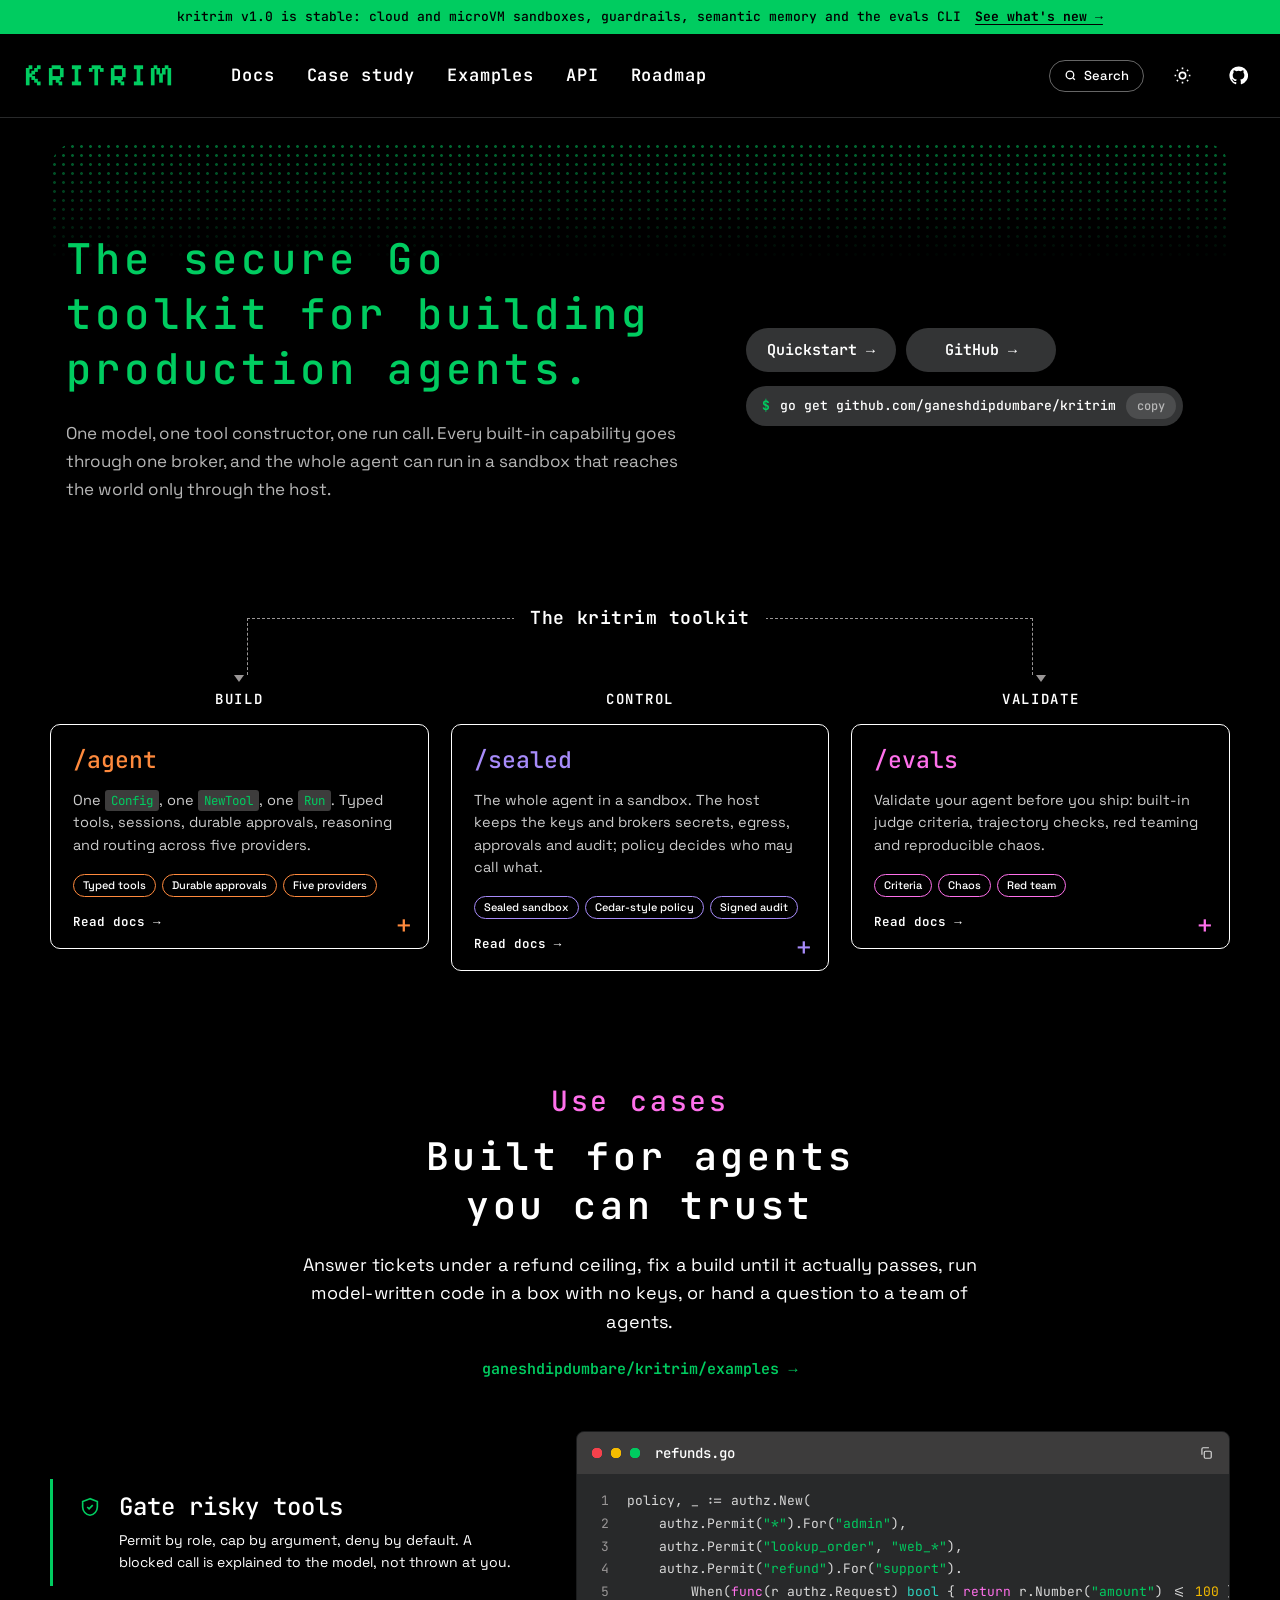
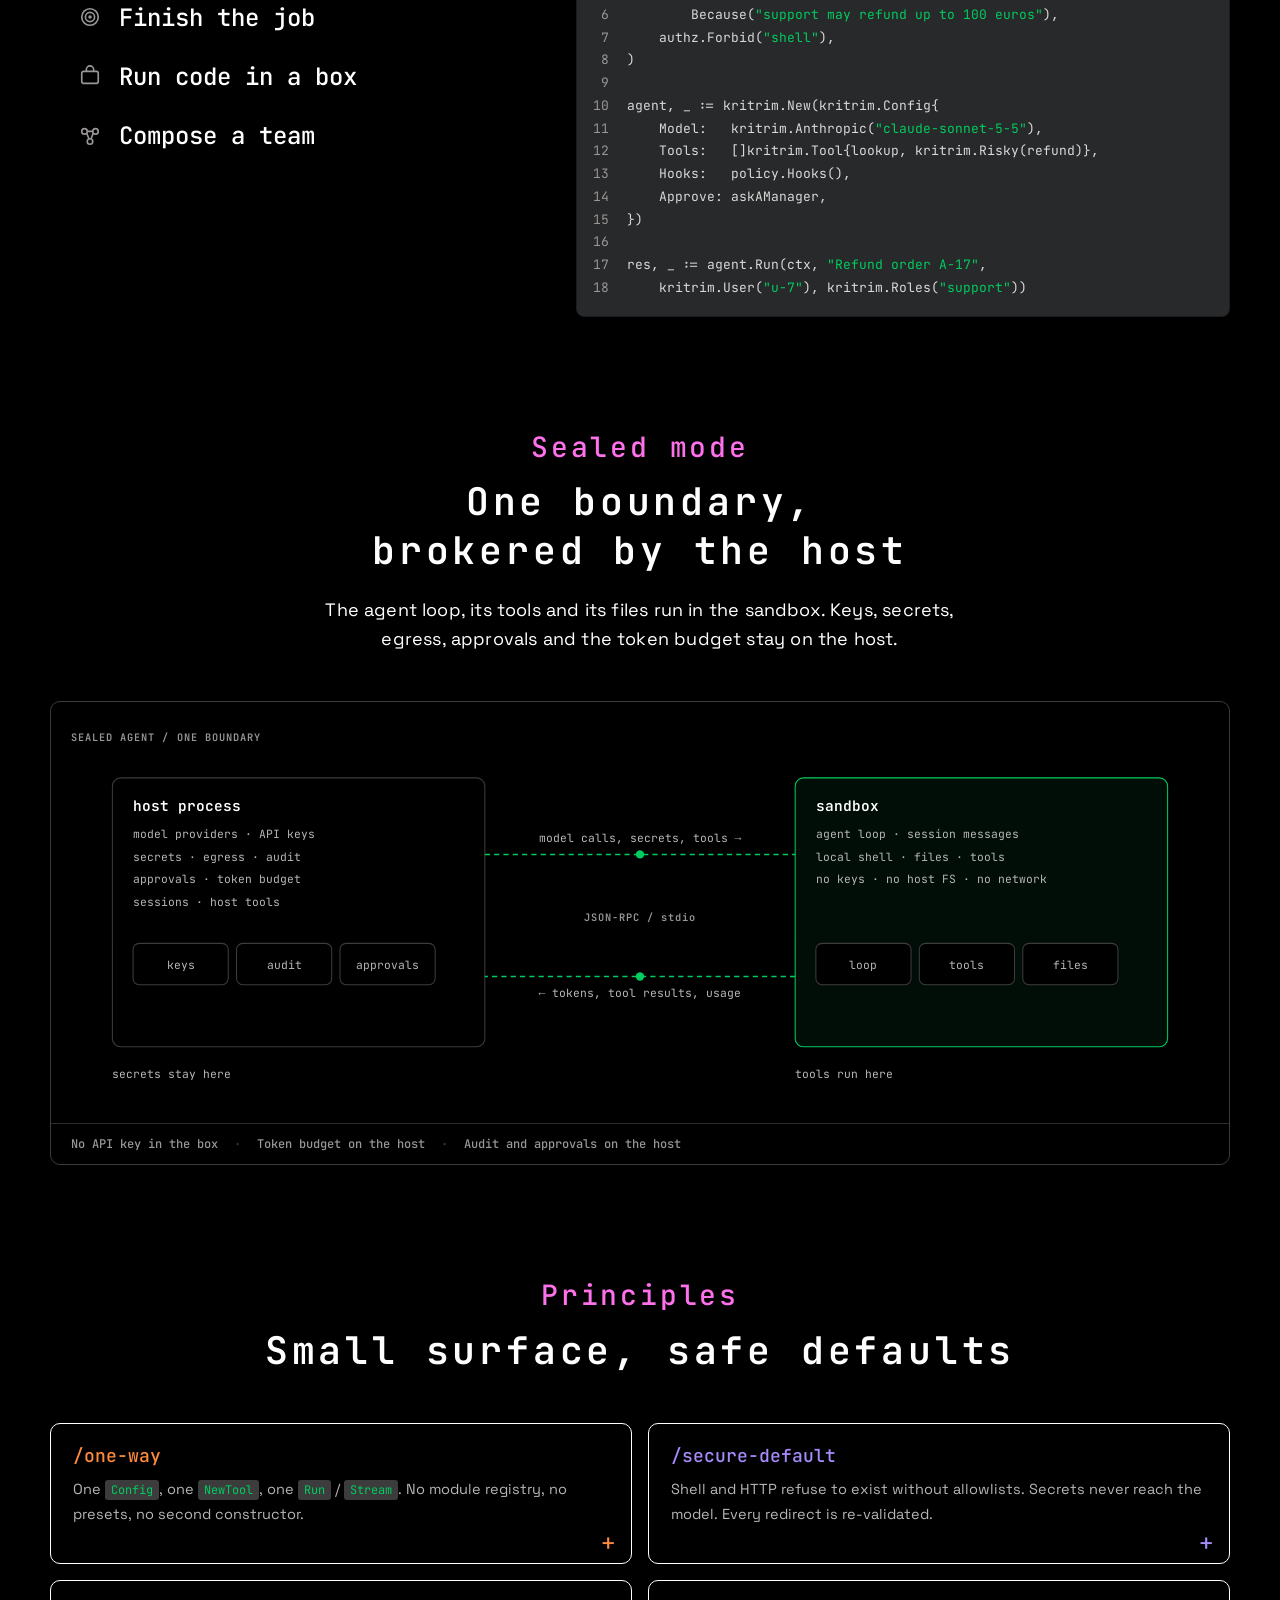
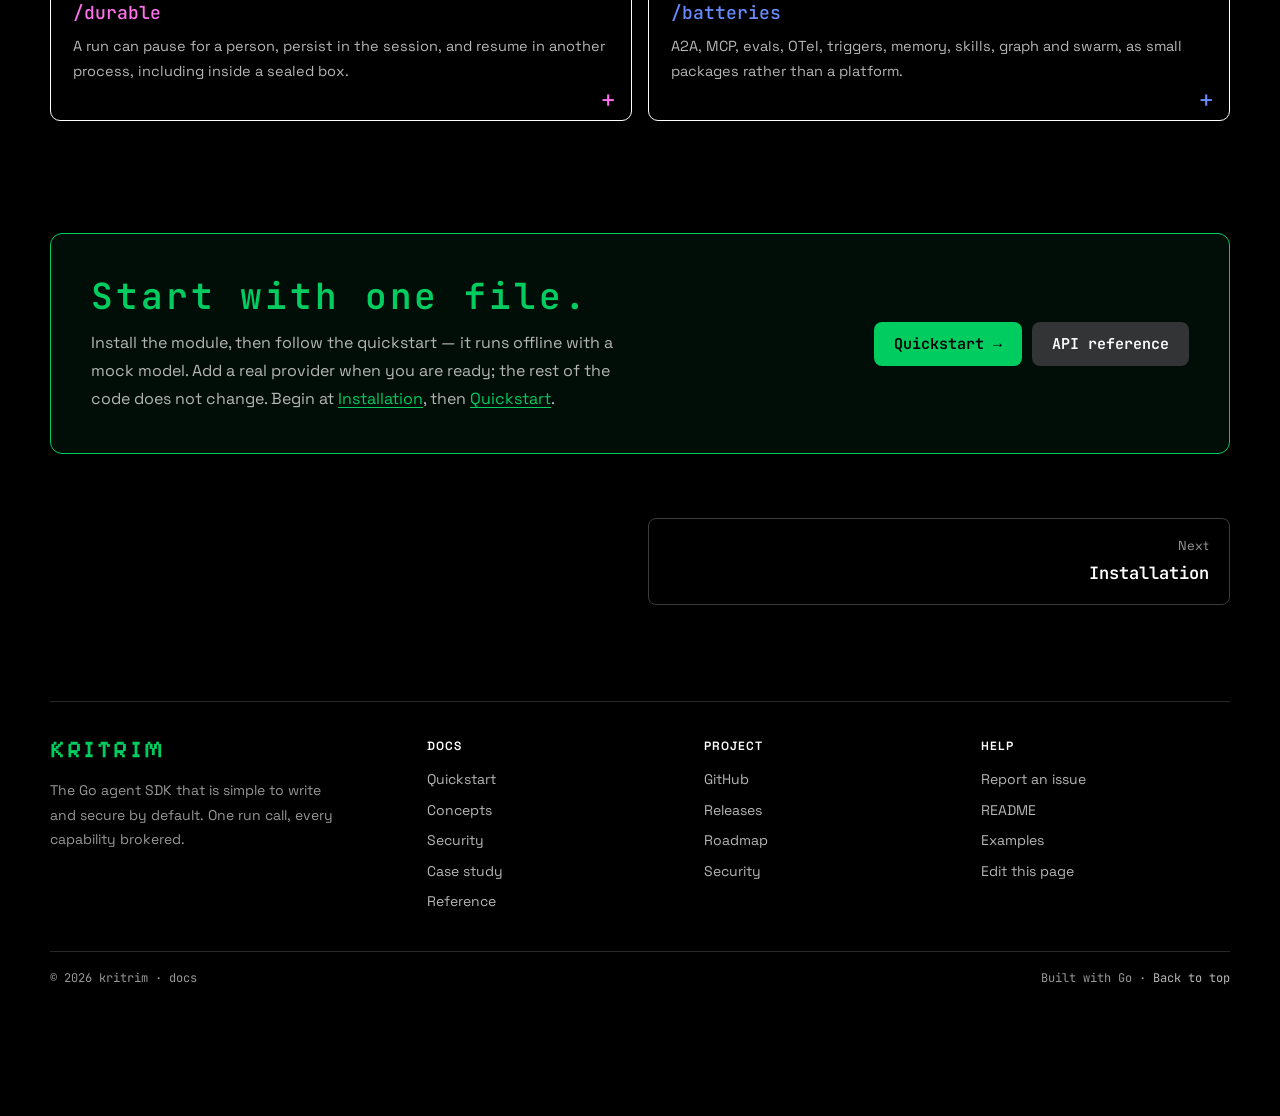
==== commit 76a7037d: "Add a gbot case study section to the docs. A separate Examples page maps product features in gbot to" ====
--- a/docs/public/index.html
+++ b/docs/public/index.html
@@ -26,12 +26,12 @@
 <link rel="icon" href="assets/img/icon-512.png" sizes="512x512" type="image/png">
 <link rel="apple-touch-icon" href="assets/img/icon-180.png">
 <link rel="manifest" href="site.webmanifest">
-<link rel="stylesheet" href="assets/fonts/fonts.css?v=3125181418">
+<link rel="stylesheet" href="assets/fonts/fonts.css?v=3440895051">
 <link rel="preload" href="assets/fonts/jetbrains-mono-600-normal-latin.woff2" as="font" type="font/woff2" crossorigin>
 <link rel="preload" href="assets/fonts/space-grotesk-400-normal-latin.woff2" as="font" type="font/woff2" crossorigin>
 <link rel="preload" href="assets/fonts/pixelify-sans-600-normal-latin.woff2" as="font" type="font/woff2" crossorigin>
-<link rel="stylesheet" href="assets/site.css?v=3125181418">
-<link rel="stylesheet" href="assets/brand.css?v=3125181418">
+<link rel="stylesheet" href="assets/site.css?v=3440895051">
+<link rel="stylesheet" href="assets/brand.css?v=3440895051">
 <script>(function(){try{var q=new URLSearchParams(location.search).get("theme");if(q==="light"||q==="dark")document.documentElement.dataset.theme=q;var t=localStorage.getItem("kritrim-theme");if(!q&&t)document.documentElement.dataset.theme=t;}catch(e){}})();</script>
 </head>
 <body data-page="introduction">
@@ -47,6 +47,7 @@
     <a class="mark" href="#introduction" aria-label="kritrim home"><span class="wordmark">KRITRIM</span></a>
     <nav class="toplinks" aria-label="Sections">
       <a href="#quickstart" data-top="docs">Docs</a>
+      <a href="#gbot" data-top="docs">Case study</a>
       <a href="https://github.com/ganeshdipdumbare/kritrim/tree/main/examples">Examples</a>
       <a href="#reference-api" data-top="api">API</a>
       <a href="https://github.com/ganeshdipdumbare/kritrim/blob/main/docs/ROADMAP.md">Roadmap</a>
@@ -1973,11 +1974,173 @@
       <ul>
         <li><a href="#installation">Installation</a> — add v1.0.0 to a module.</li>
         <li><a href="#quickstart">Quickstart</a> — first running agent.</li>
+        <li><a href="#gbot">Case study: gbot</a> — how a real product wires these pieces.</li>
         <li><a href="#reference-api">API reference</a> — symbol map for the shipped surface.</li>
       </ul>
     </div>
   </section>
 
+  <section id="gbot" class="page" data-nav="Case study: gbot">
+    <h1>Case study: gbot</h1>
+    <p class="lede">This page is not a tutorial for kritrim APIs — it shows how a real product uses them. <a href="https://github.com/ganeshdipdumbare/gbot">gbot</a> is a local-first app of persistent AI teammates. Each bot has its own chat, memory, schedule and Linux computer. The agent loop is kritrim; the UI, queue, desktop and product policy are gbot’s.</p>
+
+    <div class="note"><b>Read this after the guides</b><div><p>If you are new to kritrim, start with <a href="#quickstart">Quickstart</a>. Come back here when you want to see how sessions, durable approvals, hooks, memory and cron look in production code.</p></div></div>
+
+    <h2>What kritrim owns vs what gbot owns</h2>
+    <p>Columns: concern and who implements it. The split matters — kritrim is the SDK; gbot is the product built on top.</p>
+    <div class="table"><table>
+      <thead><tr><th>Concern</th><th>Who</th></tr></thead>
+      <tbody>
+        <tr><td>Model call, tool loop, retries, limits, stop reasons</td><td>kritrim</td></tr>
+        <tr><td>Session store API, signed sessions, context compaction</td><td>kritrim (store backend is gbot’s SQLite)</td></tr>
+        <tr><td>Risky tools, <code>Approve</code> / <code>Pause</code> / <code>Decisions</code></td><td>kritrim protocol; gbot renders chat cards</td></tr>
+        <tr><td>Event stream for “thinking / working / needs you”</td><td>kritrim <code>OnEvent</code>; gbot maps events to presence</td></tr>
+        <tr><td>Typed tools and MCP as <code>NewRawTool</code></td><td>kritrim; gbot connects MCP servers itself</td></tr>
+        <tr><td>Cron expression parsing for routines</td><td>kritrim <code>trigger.ParseCron</code>; gbot owns presets and firing</td></tr>
+        <tr><td>Linux desktop (browser, shell, sleep/wake)</td><td>gbot (<code>microsandbox</code> / Docker) — not <code>kritrim.Sealed</code></td></tr>
+        <tr><td>Message queue, Slack, group chat, vault UI</td><td>gbot</td></tr>
+      </tbody>
+    </table></div>
+
+    <h2>1. One agent per model</h2>
+    <p>gbot caches a <code>*kritrim.Agent</code> per model id. Building it wires the live tool set, the shared session store, approvals, hooks, limits and a summarizer. Provider constructors are the usual ones — Ollama locally by default, plus Anthropic, OpenAI, Gemini and a mock for tests.</p>
+    <div class="code" data-title="gbot · runs/runtime.go (simplified)"><pre><code class="language-go">func (r *Runtime) build(model string) (*kritrim.Agent, error) {
+	m, err := r.modelFor(model)
+	if err != nil {
+		return nil, err
+	}
+	tools := append(memory.Tools(r.mem), kritrim.Time())
+	tools = append(tools, r.mcpTools()...)
+	return kritrim.New(kritrim.Config{
+		Model:   m,
+		Session: r.sessions, // often SignedSessions(...)
+		Tools:   tools,
+		Approve: r.approve,
+		Hooks: kritrim.Hooks{
+			BeforeModel: r.beforeModel,
+			BeforeTool:  r.beforeTool,
+			AfterTool:   r.afterTool,
+		},
+		Retry:  &amp;kritrim.Retry{Max: 3},
+		Limits: kritrim.Limits{Steps: r.cfg.MaxSteps, ToolCalls: r.cfg.MaxSteps * 4},
+		Context: &amp;kritrim.ContextConfig{
+			MaxTokens: r.contextTokens(),
+			KeepLast:  20,
+			Strategy:  kritrim.Summarize(r.summarizer(m)),
+		},
+		Reasoning: r.reasoningFor(model),
+	})
+}</code></pre></div>
+    <p>Related guides: <a href="#providers">Providers</a>, <a href="#sessions">Sessions</a>, <a href="#context">Context management</a>, <a href="#security">Security</a> (limits / retry).</p>
+
+    <h2>2. Signed sessions on a custom store</h2>
+    <p>Chat history lives in gbot’s SQLite-backed <code>SessionStore</code>. When a session HMAC key is configured, the store is wrapped so a tampered or unsigned thread is refused instead of replayed:</p>
+    <div class="code" data-title="go"><pre><code class="language-go">r.sessions = store.NewSessions(st)
+if len(cfg.SessionKey) &gt; 0 {
+	r.sessions = kritrim.SignedSessions(r.sessions, cfg.SessionKey)
+}</code></pre></div>
+    <p>Each bot/user conversation is a <code>kritrim.Thread(...)</code>. Group turns use a separate thread id so teammates do not overwrite each other’s history. Conflicts surface as <code>ErrSessionConflict</code>; tampering as <code>ErrSessionTampered</code>.</p>
+    <p>Related guide: <a href="#sessions">Sessions and state</a>.</p>
+
+    <h2>3. Durable approvals as chat cards</h2>
+    <p>Risky tools (<code>ask_user</code>, shell, browser clicks, vault typing, routines, MCP tools marked risky, …) go through <code>Config.Approve</code>. gbot’s modes are Ask / Auto / Never, plus allow and block lists. Questions and takeovers always pause; everything else follows the mode:</p>
+    <div class="code" data-title="gbot · runs/guard.go (simplified)"><pre><code class="language-go">func (r *Runtime) approve(ctx context.Context, a kritrim.Approval) (kritrim.Decision, error) {
+	rc := runFrom(ctx)
+	if rc.block[a.Tool] {
+		return kritrim.Reject("The person blocked this tool."), nil
+	}
+	if a.Tool == "ask_user" || a.Tool == "request_takeover" {
+		return kritrim.Pause(), nil
+	}
+	if !needsApproval(rc, a.Tool) {
+		return kritrim.Approve(), nil
+	}
+	return kritrim.Pause(), nil
+}</code></pre></div>
+    <p>When a run stops with <code>StopInterrupt</code>, gbot turns each interrupt into a card in the chat. The person’s answer becomes <code>kritrim.Decisions</code> on a later <code>Run</code> with an empty prompt — same durable-pause pattern as the <a href="#approvals">Approvals</a> guide. Auto mode can fill some decisions without showing a card.</p>
+
+    <h2>4. Streaming events drive presence</h2>
+    <p>The UI’s “thinking / working / needs you / done” states come from <code>OnEvent</code>, not from a separate websocket protocol inside kritrim. Text deltas, tool calls and tool results update the bot’s eyes and activity log while the queue item is still running:</p>
+    <div class="code" data-title="go"><pre><code class="language-go">onEvent := func(e kritrim.Event) {
+	switch e.Type {
+	case kritrim.EventStepStart, kritrim.EventReasoning:
+		r.setPresence(botID, PresenceThinking)
+	case kritrim.EventText:
+		hub.PublishText(botID, e.Text)
+	case kritrim.EventToolCall:
+		r.setPresence(botID, PresenceWorking)
+	case kritrim.EventToolResult:
+		hub.PublishToolResult(botID, e.ToolResult)
+	}
+}
+res, err := agent.Run(ctx, prompt,
+	kritrim.Thread(th), kritrim.User(userID), kritrim.OnEvent(onEvent))</code></pre></div>
+    <p>Related guide: <a href="#streaming">Streaming</a>.</p>
+
+    <h2>5. Typed tools for the “computer”</h2>
+    <p>The bot’s private desktop is gbot’s own layer (microsandbox or Docker). kritrim never sees the VM — it sees ordinary tools. Shell, file and browser actions are <code>NewTool</code> / <code>Risky(NewTool(...))</code> with struct tags for schemas. That is the same pattern as the <a href="#tools">Tools</a> guide; the sandbox boundary is product code, not <code>Config.Sandbox</code>.</p>
+    <div class="code" data-title="go"><pre><code class="language-go">kritrim.Risky(kritrim.NewTool("computer_shell",
+	"Run a bash command on your own Linux computer…",
+	func(ctx context.Context, in shellIn) (string, error) {
+		return computer.Shell(ctx, botID, in.Command)
+	}))</code></pre></div>
+    <p>Memory search, routines, skills and “message another bot” are more typed tools on the same agent.</p>
+
+    <h2>6. MCP as prefixed raw tools</h2>
+    <p>People add remote MCP servers in the UI. gbot connects, lists tools, and registers each as a namespaced <code>NewRawTool</code> (often wrapped in <code>Risky</code>). Prefixes keep accounts isolated; the approve hook rejects a prefix that does not belong to the current user. gbot keeps the HTTP/SSE session itself so large responses and OAuth stay in one place — then hands schemas to kritrim.</p>
+    <p>Related guide: <a href="#mcp">MCP</a>.</p>
+
+    <h2>7. Hooks for product policy</h2>
+    <p><code>BeforeModel</code> / <code>BeforeTool</code> / <code>AfterTool</code> enforce rules that are not generic enough for the SDK: tainting a run after outside content (web pages, webhooks, MCP results) enters, collecting Sources for citations, hiding another account’s MCP tools, and recording evidence for a task contract. That is the same hook surface as <a href="#security">Security</a>, used for product semantics.</p>
+
+    <h2>8. Routines and cron</h2>
+    <p>Scheduled prompts (“routines”) use <code>trigger.ParseCron</code> for five-field expressions. gbot adds its own named presets and owns webhook delivery; kritrim only parses and evaluates the schedule expression.</p>
+    <div class="code" data-title="go"><pre><code class="language-go">c, err := trigger.ParseCron(expr)
+// next fire time from c.Next(now)</code></pre></div>
+    <p>Related guide: <a href="#triggers">Triggers</a>.</p>
+
+    <h2>9. Stop reasons the UI cares about</h2>
+    <p>After <code>Run</code>, gbot branches on the result — not only on <code>err</code>:</p>
+    <ul>
+      <li><code>StopInterrupt</code> → show approval / question / takeover cards and keep the queue item paused.</li>
+      <li><code>StopGuardrail</code> → tell the person the provider blocked the reply; do not run that turn’s tool calls.</li>
+      <li>Success with text → append the assistant message and mark the queue item done.</li>
+    </ul>
+    <p>Related guides: <a href="#approvals">Approvals</a>, <a href="#providers">Providers</a> (guardrails).</p>
+
+    <h2>Feature map</h2>
+    <p>Columns: gbot product feature and the kritrim piece behind it.</p>
+    <div class="table"><table>
+      <thead><tr><th>In gbot</th><th>In kritrim</th></tr></thead>
+      <tbody>
+        <tr><td>Local Ollama + optional cloud models</td><td><code>Ollama</code>, <code>Anthropic</code>, <code>OpenAI</code>, <code>Gemini</code>, <code>Mock</code></td></tr>
+        <tr><td>One continuous chat per bot</td><td><code>Session</code> + <code>Thread</code></td></tr>
+        <tr><td>Rolling summary when context grows</td><td><code>ContextConfig</code> + <code>Summarize</code></td></tr>
+        <tr><td>History search tool</td><td><code>memory.Tools</code> / typed <code>NewTool</code></td></tr>
+        <tr><td>Ask / Auto / Never approvals</td><td><code>Risky</code>, <code>Approve</code>, <code>Pause</code>, <code>Decisions</code></td></tr>
+        <tr><td>Eyes and activity while working</td><td><code>OnEvent</code> / <code>Stream</code> event types</td></tr>
+        <tr><td>Browser, shell, vault, routines</td><td><code>NewTool</code> + <code>Risky</code></td></tr>
+        <tr><td>Integrations panel (MCP)</td><td><code>NewRawTool</code> (+ product-owned transport)</td></tr>
+        <tr><td>Scheduled routines</td><td><code>trigger.ParseCron</code></td></tr>
+        <tr><td>Tamper-resistant chat history</td><td><code>SignedSessions</code></td></tr>
+        <tr><td>Step and tool-call ceilings</td><td><code>Limits</code>, <code>Retry</code></td></tr>
+        <tr><td>Reasoning-capable models</td><td><code>Config.Reasoning</code></td></tr>
+      </tbody>
+    </table></div>
+
+    <div class="what-happened"><b>Takeaway</b>
+      <p>gbot did not fork the agent loop. It implemented a <code>SessionStore</code>, an <code>Approve</code> callback that pauses into chat cards, a set of typed tools around its own computer, and hooks for product policy — then let kritrim run the model. The desktop sandbox and the message queue stay outside the SDK on purpose.</p>
+    </div>
+
+    <div class="next-steps"><b>Next steps</b>
+      <ul>
+        <li><a href="https://github.com/ganeshdipdumbare/gbot">gbot on GitHub</a> — full source under <code>server/internal/runs</code>.</li>
+        <li><a href="#approvals">Approvals</a> — the pause/resume pattern gbot’s cards use.</li>
+        <li><a href="#tools">Tools</a> — typed tools and <code>Risky</code>.</li>
+        <li><a href="#sessions">Sessions and state</a> — signed stores and threads.</li>
+      </ul>
+    </div>
+  </section>
 
   <nav class="pager" id="pager" aria-label="Previous and next page"></nav>
 
@@ -1987,7 +2150,7 @@
         <div class="brandline"><span class="wordmark">KRITRIM</span></div>
         <p>The Go agent SDK that is simple to write and secure by default. One run call, every capability brokered.</p>
       </div>
-      <div><h6>Docs</h6><a href="#quickstart">Quickstart</a><a href="#concepts">Concepts</a><a href="#security">Security</a><a href="#reference-api">Reference</a></div>
+      <div><h6>Docs</h6><a href="#quickstart">Quickstart</a><a href="#concepts">Concepts</a><a href="#security">Security</a><a href="#gbot">Case study</a><a href="#reference-api">Reference</a></div>
       <div><h6>Project</h6><a href="https://github.com/ganeshdipdumbare/kritrim">GitHub</a><a href="https://github.com/ganeshdipdumbare/kritrim/releases">Releases</a><a href="https://github.com/ganeshdipdumbare/kritrim/blob/main/docs/ROADMAP.md">Roadmap</a><a href="https://github.com/ganeshdipdumbare/kritrim/blob/main/SECURITY.md">Security</a></div>
       <div><h6>Help</h6><a href="https://github.com/ganeshdipdumbare/kritrim/issues">Report an issue</a><a href="https://github.com/ganeshdipdumbare/kritrim/blob/main/README.md">README</a><a href="https://github.com/ganeshdipdumbare/kritrim/tree/main/examples">Examples</a><a href="https://github.com/ganeshdipdumbare/kritrim/edit/main/docs/site.html">Edit this page</a></div>
     </div>
@@ -2018,8 +2181,8 @@
   </div>
 </div>
 
-<script src="assets/vendor/highlight/highlight.min.js?v=3125181418"></script>
-<script src="assets/vendor/highlight/go.min.js?v=3125181418"></script>
-<script src="assets/site.js?v=3125181418"></script>
+<script src="assets/vendor/highlight/highlight.min.js?v=3440895051"></script>
+<script src="assets/vendor/highlight/go.min.js?v=3440895051"></script>
+<script src="assets/site.js?v=3440895051"></script>
 </body>
 </html>
